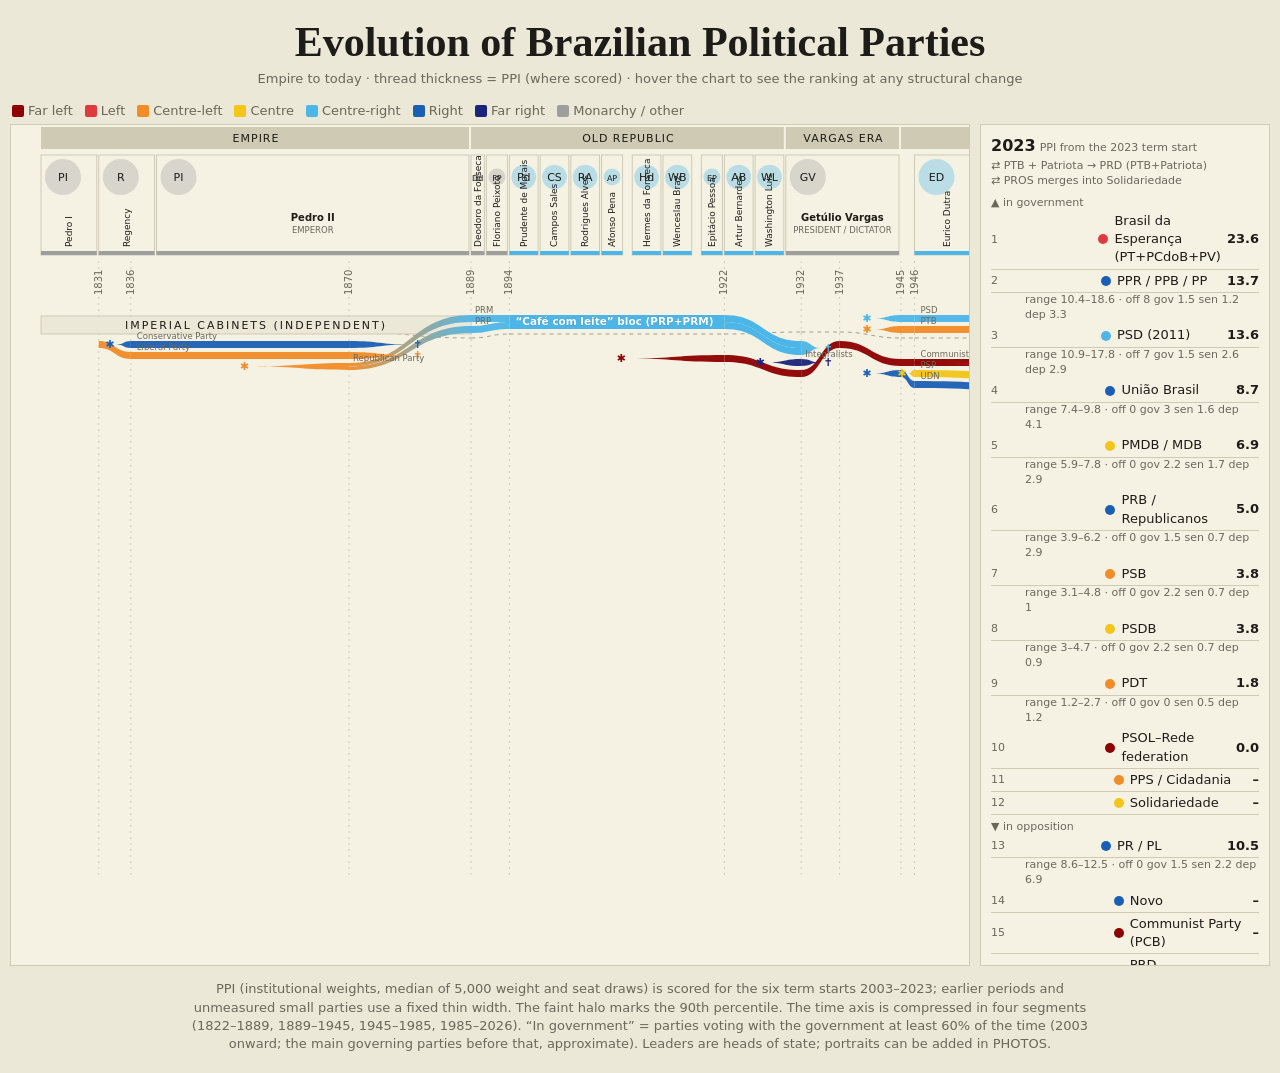
==== docs/index.html @ 0699ea18 "Publish political parties evolution map for GitHub Pages" ====
<!DOCTYPE html><html lang="en"><head><meta charset="utf-8"><meta name="viewport" content="width=device-width, initial-scale=1, viewport-fit=cover"><title>Brazil’s Political Parties: Evolution Map, Empire to Today</title>
<style>:root{--bg:#ebe8d8;--ink:#1d1c18;--mut:#6b675a;--card:#f5f2e4;--line:#cfcab4;box-sizing:border-box;padding-top:env(safe-area-inset-top,0px);padding-bottom:env(safe-area-inset-bottom,0px);color-scheme:light}
@media (prefers-color-scheme:dark){:root:not([data-theme="light"]){--bg:#1b1a15;--ink:#ece8d6;--mut:#a29d88;--card:#25241d;--line:#3d3b2f;color-scheme:dark}}:root[data-theme="dark"]{--bg:#1b1a15;--ink:#ece8d6;--mut:#a29d88;--card:#25241d;--line:#3d3b2f;color-scheme:dark}
html{scroll-padding-top:env(safe-area-inset-top,0px)}body{margin:0;background:var(--bg);color:var(--ink);font:13px/1.4 system-ui,sans-serif}h1{font:700 clamp(24px,4vw,42px) Georgia,serif;text-align:center;margin:18px 12px 4px}
.sub{text-align:center;color:var(--mut);margin:0 12px 10px}.wrap{display:grid;grid-template-columns:1fr 290px;gap:10px;padding:0 10px 14px}@media(max-width:900px){.wrap{grid-template-columns:1fr}}
#c{overflow-x:auto;border:1px solid var(--line);background:var(--card)}#p{border:1px solid var(--line);background:var(--card);padding:10px;max-height:820px;overflow:auto}
.leg{display:flex;flex-wrap:wrap;gap:4px 12px;padding:4px 12px;color:var(--mut)}.leg i{display:inline-block;width:12px;height:12px;border-radius:2px;margin-right:4px;vertical-align:-2px}
.r{display:flex;align-items:center;gap:6px;padding:2px 0;border-bottom:1px solid var(--line)}.r b{margin-left:auto;font-variant-numeric:tabular-nums}.r span{flex:1}.d{width:10px;height:10px;border-radius:50%}.m{color:var(--mut);font-size:11px}svg text{font-family:system-ui,sans-serif}</style></head><body>
<h1>Evolution of Brazilian Political Parties</h1><p class="sub">Empire to today · thread thickness = PPI (where scored) · hover the chart to see the ranking at any structural change</p>
<div class="leg" id="leg"></div><div class="wrap"><div id="c"></div><div id="p"></div></div>
<p class="sub" style="max-width:900px;margin:0 auto 20px">PPI (institutional weights, median of 5,000 weight and seat draws) is scored for the six term starts 2003–2023; earlier periods and unmeasured small parties use a fixed thin width. The faint halo marks the 90th percentile. The time axis is compressed in four segments (1822–1889, 1889–1945, 1945–1985, 1985–2026). “In government” = parties voting with the government at least 60% of the time (2003 onward; the main governing parties before that, approximate). Leaders are heads of state; portraits can be added in PHOTOS.</p>
<script>(()=>{
const DATA={"G":{"1831":[],"1836":[],"1870":[],"1889":["PRP","PRM","CAFE"],"1894":["PRP","PRM","CAFE"],"1922":["PRP","PRM","CAFE"],"1932":[],"1937":[],"1945":["PSD1","PTB1"],"1946":["PSD1","PTB1"],"1962":["PSD1","PTB1"],"1966":["ARENA"],"1980":["PDS"],"1982":["PDS"],"1985":["PMDB","PFL"],"1986":["PMDB","PFL"],"1988":["PMDB","PFL"],"1989":["PMDB","PFL"],"1992":["PMDB","PSDB","PFL","PP"],"1993":["PMDB","PSDB","PFL","PP"],"1998":["PMDB","PSDB","PFL","PP"],"2003":["BRE","PCDOB","PDT","PL85","PMDB","PP","PPS","PSB","PT","PTB"],"2004":["BRE","PCDOB","PDT","PL85","PMDB","PP","PPS","PSB","PSC","PT","PTB","PV","S.PART."],"2005":["BRE","PCDOB","PDT","PL85","PMDB","PP","PPS","PSB","PT","PTB"],"2006":["BRE","PCDOB","PDT","PL","PMDB","PP","PPS","PSB","PSOL","PSOLR","PT","PTB"],"2007":["BRE","PCDOB","PDT","PL","PMDB","PMN","PP","PSB","PSC","PT","PTB","PV"],"2011":["BRE","PCDOB","PDT","PL","PMDB","PP","PRB","PSB","PSC","PSD","PT","PTB","PV"],"2012":["BRE","PCDOB","PDT","PL","PMDB","PP","PRB","PSB","PSC","PSD","PT","PTB","PV"],"2013":["BRE","PCDOB","PDT","PL","PMDB","PP","PRB","PROS","PSB","PSC","PSD","PT","PTB","PV","SDD"],"2015":["AVANTE","BRE","CAFE","PATRI","PCDOB","PDT","PHS","PL","PMDB","PMN","PODE","PP","PRB","PROS","PRP","PSD","PSDC","PT","PTB","PTC"],"2019":["AVANTE","BRE","NOVO","PATRI","PFL","PL","PMDB","PMN","PODE","PP","PPS","PRB","PROS","PSC","PSD","PSDB","PSL","PTB","PV","SD"],"2022":["AVANTE","NOVO","PATRI","PFL","PL","PMDB","PODE","PP","PPS","PRB","PROS","PSC","PSD","PSDB","PSL","PTB","SD","UNIAO"],"2023":["AVANTE","BRE","PATRI","PCDOB","PDT","PMDB","PODE","PP","PPS","PRB","PSB","PSC","PSD","PSDB","PSOL","PSOLR","PT","PV","REDE","SD","UNIAO"],"2026":["AVANTE","BRE","PCDOB","PDT","PMDB","PODE","PP","PRB","PRD","PSB","PSD","PSDB","PSOL","PSOLR","PT","PV","REDE","SD","UNIAO"]},"P":[["LIB","Liberal Party",2,1831,1889,"","",""],["CON","Conservative Party",5,1836,1889,"","",""],["REP","Republican Party",2,1870,1889,"","",""],["PRP","PRP (São Paulo)",4,1889,1894,"REP","",""],["PRM","PRM (Minas Gerais)",4,1889,1894,"REP","",""],["CAFE","“Café com leite” bloc (PRP+PRM)",4,1894,1937,"PRP,PRM","","PRP,PRM"],["PCB","Communist Party (PCB)",0,1922,9999,"","",""],["AIB","Integralists (AIB)",6,1932,1937,"","",""],["PSD1","PSD (1945)",4,1945,1966,"","",""],["UDN","UDN",5,1945,1966,"","",""],["PTB1","PTB (1945)",2,1945,1966,"","",""],["PSP","PSP",3,1946,1966,"","",""],["ARENA","ARENA",5,1966,1980,"UDN,PSD1","",""],["MDB1","MDB (1966)",2,1966,1980,"PTB1,PSP","",""],["PDS","PDS",5,1980,1993,"ARENA","",""],["PMDB","PMDB / MDB",3,1980,9999,"MDB1","",""],["PP80","PP (1980)",4,1980,1982,"","PMDB",""],["PT","Workers’ Party (PT)",1,1980,2022,"","",""],["PDT","PDT",2,1980,9999,"","",""],["PTB","PTB",4,1980,2023,"","",""],["PFL","PFL / DEM",5,1985,2022,"PDS","",""],["PL85","PL (1985)",5,1985,2006,"","",""],["PSB","PSB",2,1985,9999,"","",""],["PV","PV",2,1986,2022,"","",""],["PSDB","PSDB",3,1988,9999,"PMDB","",""],["PRONA","PRONA",6,1989,2006,"","",""],["PCDOB","PCdoB",1,1962,2022,"PCB","",""],["PPS","PPS / Cidadania",2,1992,9999,"PCB","",""],["PP","PPR / PPB / PP",5,1993,9999,"PDS","",""],["PSL","PSL",5,1998,2022,"","",""],["PSOL","PSOL",0,2004,2022,"PT","",""],["PRB","PRB / Republicanos",5,2005,9999,"","",""],["PL","PR / PL",5,2006,9999,"PL85,PRONA","",""],["PSD","PSD (2011)",4,2011,9999,"PFL","",""],["PATRI","Patriota",5,2012,2023,"","",""],["REDE","Rede",2,2013,2022,"","",""],["SD","Solidariedade",3,2013,9999,"","",""],["PROS","PROS",3,2013,2023,"","SD",""],["NOVO","Novo",5,2015,9999,"","",""],["UNIAO","União Brasil",5,2022,9999,"PFL,PSL","",""],["BRE","Brasil da Esperança (PT+PCdoB+PV)",1,2022,9999,"PT,PCDOB,PV","","PT,PCDOB,PV"],["PSOLR","PSOL–Rede federation",0,2022,9999,"PSOL,REDE","","PSOL,REDE"],["PRD","PRD (PTB+Patriota)",5,2023,9999,"PTB,PATRI","",""]],"L":[["Pedro I","Emperor",1822,1831,7],["Regency","Regency",1831,1840,7],["Pedro II","Emperor",1840,1889,7],["Deodoro da Fonseca","President",1889,1891,7],["Floriano Peixoto","President",1891,1894,7],["Prudente de Morais","President",1894,1898,4],["Campos Sales","President",1898,1902,4],["Rodrigues Alves","President",1902,1906,4],["Afonso Pena","President",1906,1909,4],["Hermes da Fonseca","President",1910,1914,4],["Wenceslau Braz","President",1914,1918,4],["Epitácio Pessoa","President",1919,1922,4],["Artur Bernardes","President",1922,1926,4],["Washington Luís","President",1926,1930,4],["Getúlio Vargas","President / dictator",1930,1945,7],["Eurico Dutra","President",1946,1951,4],["Getúlio Vargas","President",1951,1954,2],["Juscelino Kubitschek","President",1956,1961,4],["João Goulart","President",1961,1964,2],["Castelo Branco","Military president",1964,1967,5],["Costa e Silva","Military president",1967,1969,5],["Médici","Military president",1969,1974,5],["Geisel","Military president",1974,1979,5],["Figueiredo","Military president",1979,1985,5],["José Sarney","President",1985,1990,3],["Fernando Collor","President",1990,1992,4],["Itamar Franco","President",1992,1995,3],["Fernando H. Cardoso","President",1995,2003,3],["Lula","President",2003,2011,1],["Dilma Rousseff","President",2011,2016,1],["Michel Temer","President",2016,2019,3],["Jair Bolsonaro","President",2019,2023,5],["Lula","President",2023,2027,1]],"D":{"2003":{"PT":[33.6,27.5,41.9,23,2.2,2.4,6.4],"PFL":[12.2,10.3,13.7,0,3.0,3.3,5.9],"PMDB":[19.0,16.2,22.9,7,3.7,3.3,5.3],"PSDB":[12.0,10.1,13.8,0,5.2,1.9,4.9],"PP":[3.7,2.5,5.0,0,0.0,0.2,3.4],"PL85":[2.5,1.7,3.4,0,0.0,0.5,1.8],"PTB":[2.5,1.6,3.4,0,0.0,0.5,1.8],"PSB":[5.1,4.1,6.4,0,3.0,0.7,1.5],"PDT":[3.1,2.1,4.0,0,0.7,0.9,1.5],"PPS":[2.7,1.8,3.8,0,1.5,0.2,1.1],"PCDOB":[1.0,0.5,1.8,0,0.0,0.0,0.8]},"2007":{"PMDB":[21.3,18.2,25.3,7,5.2,3.1,6.2],"PT":[34.1,27.9,42.4,23,3.7,1.9,5.8],"PSDB":[11.4,9.7,13.0,0,4.4,2.4,4.6],"PFL":[8.3,6.8,9.9,0,0.7,3.1,4.6],"PP":[3.8,2.7,5.1,0,0.7,0.2,2.9],"PSB":[4.5,3.5,5.9,0,2.2,0.5,1.9],"PDT":[4.0,3.0,5.1,0,1.5,0.9,1.7],"PL":[2.3,1.5,3.2,0,0.0,0.5,1.7],"PTB":[2.4,1.6,3.2,0,0.0,0.7,1.5],"PPS":[3.1,2.2,4.2,0,1.5,0.2,1.5],"PCDOB":[1.1,0.6,1.9,0,0.0,0.0,0.9]},"2011":{"PT":[35.0,29.0,43.0,23,3.7,2.4,6.2],"PMDB":[19.4,16.6,23.4,7,3.7,3.5,5.5],"PSDB":[11.4,9.5,13.8,0,5.9,1.9,3.7],"PFL":[5.5,4.7,6.2,0,1.5,1.0,3.0],"PL":[3.7,2.6,4.8,0,0.0,0.7,2.9],"PP":[3.9,2.8,5.0,0,0.0,0.9,2.9],"PSB":[7.4,5.8,9.5,0,4.4,0.7,2.4],"PDT":[2.8,1.9,3.7,0,0.0,0.7,2.0],"PTB":[2.6,1.9,3.5,0,0.0,1.0,1.5],"PCDOB":[1.4,0.8,2.2,0,0.0,0.2,1.1],"PPS":[1.2,0.6,1.9,0,0.0,0.2,0.8]},"2015":{"PT":[25.2,20.1,32.7,15,3.7,2.2,4.8],"PMDB":[28.1,23.3,34.0,15,5.2,3.3,4.6],"PSDB":[9.3,7.8,11.0,0,3.7,1.9,3.8],"PSB":[5.8,4.6,7.0,0,2.2,1.2,2.4],"PSD":[3.3,2.3,4.4,0,0.0,0.7,2.5],"PP":[4.2,3.1,5.4,0,0.7,0.9,2.7],"PL":[3.2,2.2,4.2,0,0.0,0.7,2.4],"PRB":[1.8,1.1,2.7,0,0.0,0.2,1.5],"PDT":[3.1,2.2,4.1,0,0.7,1.0,1.3],"PTB":[2.4,1.6,3.3,0,0.0,0.5,1.8],"PFL":[2.5,1.7,3.4,0,0.0,0.9,1.5],"PROS":[0.9,0.5,1.7,0,0.0,0.0,0.8],"PCDOB":[1.6,0.8,2.5,0,0.7,0.2,0.7]},"2019":{"PSL":[20.9,15.8,28.6,15,2.2,0.7,3.6],"PT":[7.9,6.7,9.1,0,3.0,1.0,3.9],"PMDB":[6.8,5.8,7.9,0,2.2,2.2,2.4],"PSDB":[5.6,4.8,6.5,0,2.2,1.4,2.0],"PSD":[5.6,4.8,6.3,0,1.5,1.7,2.4],"PFL":[19.3,14.6,25.7,15,1.5,1.0,2.0],"PP":[4.2,3.5,4.8,0,0.7,0.9,2.6],"PSB":[5.0,4.1,5.8,0,2.2,0.5,2.2]},"2023":{"PT":[23.6,18.7,31.1,15,3.0,1.6,4.8],"PL":[10.5,8.6,12.5,0,1.5,2.2,6.9],"UNIAO":[8.7,7.4,9.8,0,3.0,1.6,4.1],"PSD":[13.6,10.9,17.8,7,1.5,2.6,2.9],"PP":[13.7,10.4,18.6,8,1.5,1.2,3.3],"PMDB":[6.9,5.9,7.8,0,2.2,1.7,2.9],"PRB":[5.0,3.9,6.2,0,1.5,0.7,2.9],"PSB":[3.8,3.1,4.8,0,2.2,0.7,1.0],"PSDB":[3.8,3.0,4.7,0,2.2,0.7,0.9],"PDT":[1.8,1.2,2.7,0,0.0,0.5,1.2]}},"T":{"2015":[["PMDB",65],["PT",35]],"2019":[["PSL",59],["PFL",41]]}};const PHOTOS={};const E=9999,K=4.2,GAP=4;
const IDEO=["#8e0000","#e03a3e","#f28c28","#f5c518","#4db6e8","#1b5fb5","#1a237e","#9e9e9e"],IN=["Far left","Left","Centre-left","Centre","Centre-right","Right","Far right","Monarchy / other"];
document.getElementById("leg").innerHTML=IDEO.map((c,i)=>`<span><i style="background:${c}"></i>${IN[i]}</span>`).join("");
const P=DATA.P.map(a=>({id:a[0],n:a[1],i:a[2],s:a[3],e:a[4],f:a[5]?a[5].split(","):[],into:a[6],bloc:a[7]?a[7].split(","):null}));const by={};P.forEach(p=>by[p.id]=p);
const TERMS=Object.keys(DATA.D).map(Number).sort((a,b)=>a-b);
const col=p=>IDEO[p.bloc?by[p.bloc[0]].i:p.i];
const ys=[...new Set([...P.flatMap(p=>[p.s,p.e<E?p.e:null]),...TERMS,2026].filter(Boolean))].sort((a,b)=>a-b);
const act=y=>P.filter(p=>p.s<=y&&y<p.e);
const SEG=[[1822,0],[1889,430],[1945,860],[1985,1400],[2026,2300]];
const X=y=>{for(let i=1;i<SEG.length;i++)if(y<=SEG[i][0]){const[a,b]=[SEG[i-1],SEG[i]];return 30+a[1]+(y-a[0])/(b[0]-a[0])*(b[1]-a[1])}return 2330};
const rec=(id,y)=>{if(y<2003)return null;const t=TERMS.filter(t=>t<=y).pop();return DATA.D[t][id]||null};
const mw=(id,y)=>{if(y<2003)return 7;const r=rec(id,y);return r?Math.max(3,r[0]*K):3};
const W=(p,y)=>p.bloc?p.bloc.reduce((s,m)=>s+mw(m,y),0):mw(p.id,y);
const Y0=190,pos={};
const isG=(id,y)=>(DATA.G[y]||[]).includes(id);
ys.forEach(y=>{let c=Y0;pos[y]={};const L=act(y).map(p=>({p,w:W(p,y)})).sort((a,b)=>b.w-a.w||(a.p.id<b.p.id?-1:1));[L.filter(o=>isG(o.p.id,y)),L.filter(o=>!isG(o.p.id,y))].forEach((grp,gi)=>{grp.forEach(o=>{pos[y][o.p.id]={t:c,h:o.w,m:c+o.w/2,g:gi};c+=o.w+GAP});if(gi==0){pos[y]._sep=c+(grp.length?4:20);c+=grp.length?22:26}});pos[y]._end=c});
const band=(x0,x1,t0,h0,t1,h1,f,o)=>{const m=(x0+x1)/2;return`<path d="M${x0},${t0}C${m},${t0} ${m},${t1} ${x1},${t1}L${x1},${t1+h1}C${m},${t1+h1} ${m},${t0+h0} ${x0},${t0+h0}Z" fill="${f}" opacity="${o||1}"/>`};
let defs="",out="",gid=0;
const stripes=(p,x0,x1,t0,h0,t1,h1,ya,yb)=>{let a=0,b=0;const wa=p.bloc.map(m=>mw(m,ya)),wb=p.bloc.map(m=>mw(m,yb)),sa=wa.reduce((x,y)=>x+y),sb=wb.reduce((x,y)=>x+y);return p.bloc.map((m,j)=>{const r=band(x0,x1,t0+h0*a/sa,h0*wa[j]/sa,t1+h1*b/sb,h1*wb[j]/sb,IDEO[by[m].i]);a+=wa[j];b+=wb[j];return r}).join("")};
for(let k=0;k<ys.length-1;k++){const a=ys[k],b=ys[k+1],x0=X(a),x1=X(b),A=act(a),B=act(b),inA=new Set(A.map(p=>p.id)),inB=new Set(B.map(p=>p.id)),F=[];
B.forEach(t=>{if(inA.has(t.id))F.push({s:t.id,d:t.id,k:"same"});else{let n=0;t.f.forEach(s=>{if(inA.has(s)){F.push({s,d:t.id,k:inB.has(s)?"spin":"merge"});n=1}});if(!n)F.push({s:null,d:t.id,k:"new"})}});
A.forEach(p=>{if(!inB.has(p.id)){if(p.into&&inB.has(p.into))F.push({s:p.id,d:p.into,k:"into"});else if(!F.some(f=>f.s==p.id))F.push({s:p.id,d:null,k:"end"})}});
const pa=id=>pos[a][id],pb=id=>pos[b][id];
F.forEach(f=>{const S=f.s&&pa(f.s),T=f.d&&pb(f.d);if(f.k=="same"){f.hs=S.h;f.hd=T.h}else if(f.k=="merge"){const ss=F.filter(g=>g.s==f.s&&g.k=="merge").reduce((x,g)=>x+pb(g.d).h,0),sd=F.filter(g=>g.d==f.d&&g.k=="merge").reduce((x,g)=>x+pa(g.s).h,0);f.hs=S.h*T.h/ss;f.hd=T.h*S.h/sd}else if(f.k=="spin"){f.hs=Math.min(.5*T.h,.4*S.h);f.hd=T.h}else if(f.k=="into"){f.hs=S.h;f.hd=Math.min(.5*S.h,.4*T.h)}else if(f.k=="new"){f.hs=0;f.hd=T.h}else{f.hs=S.h;f.hd=0}});
const place=(key,hk,tk,other)=>{const g={};F.forEach(f=>{if(f[key])(g[f[key]]=g[f[key]]||[]).push(f)});Object.keys(g).forEach(id=>{const P_=(key=="s"?pa:pb)(id),L=g[id];if(L.some(f=>f.k=="same")){L.forEach(f=>f[tk]=f.k=="same"?P_.t:P_.m-f[hk]/2);return}
L.sort((u,v)=>(u[other]?(key=="s"?pb:pa)(u[other]).m:1e9)-(v[other]?(key=="s"?pb:pa)(v[other]).m:1e9));const tot=L.reduce((x,f)=>x+f[hk],0);let c=P_.t+(P_.h-tot)/2;L.forEach(f=>{f[tk]=c;c+=f[hk]})})};
place("s","hs","ts","d");place("d","hd","td","s");
F.forEach(f=>{const S=f.s&&by[f.s],T=f.d&&by[f.d];let xs=x0,xe=x1,ts=f.ts,td=f.td;
if(f.k=="new"){xs=x0+(x1-x0)*.55;ts=td+f.hd/2}if(f.k=="end"){xe=x0+(x1-x0)*.5;td=ts+f.hs/2}
if(f.k=="same"){const p=T,r=rec(p.id,b);if(r&&b>=2003&&!p.bloc){const hh=r[2]*K,ex=Math.max(0,(hh-f.hd)/2);out+=band(xs,xe,ts-ex,f.hs+2*ex,td-ex,f.hd+2*ex,col(p),.16)}
out+=p.bloc?stripes(p,xs,xe,ts,f.hs,td,f.hd,a,b):band(xs,xe,ts,f.hs,td,f.hd,col(p),.95)}
else{const c0=col(S||T),c1=col(T||S),id="g"+gid++;defs+=`<linearGradient id="${id}" gradientUnits="userSpaceOnUse" x1="${xs}" x2="${xe}"><stop offset="0" stop-color="${c0}"/><stop offset="1" stop-color="${c1}"/></linearGradient>`;out+=band(xs,xe,ts,f.hs,td,f.hd,`url(#${id})`,.95);
if(f.k=="new")out+=`<text x="${xs-2}" y="${td+f.hd/2+4}" font-size="11" text-anchor="end" fill="${col(T)}">✱</text>`;if(f.k=="end")out+=`<text x="${xe+3}" y="${td+4}" font-size="11" fill="${col(S)}">✝</text>`}})}
// labels: once per thread, on its widest stretch
P.forEach(p=>{const L=ys.filter(y=>p.s<=y&&y<p.e);let best=null;for(let i=0;i<L.length-1;i++){const w=X(L[i+1])-X(L[i]);if(!best||w>best.w)best={w,a:L[i],b:L[i+1]}}if(!best&&L.length){best={w:60,a:L[0],b:L[0]+1}}if(!best)return;
const h=pos[best.a][p.id].h;const x=best.b==best.a+1&&best.w==60?X(best.a)+4:X(best.a)+6;if(h>=8&&best.w>34)out+=`<text x="${x}" y="${pos[best.a][p.id].m+3.5}" font-size="${Math.min(12,Math.max(8,h*.75))}" font-weight="700" fill="#fff" stroke="#0004" stroke-width=".4" style="paint-order:stroke">${p.n.length*6>best.w?p.n.split(" ")[0]:p.n}</text>`;else if(h<8&&best.w>50)out+=`<text x="${x}" y="${pos[best.a][p.id].t-1.5}" font-size="8.5" fill="var(--mut)">${p.n.split(" (")[0]}</text>`});
// eras, leaders, axis
const ERA=[[1822,1889,"Empire"],[1889,1930,"Old Republic"],[1930,1945,"Vargas era"],[1945,1964,"1946 Republic"],[1964,1985,"Military regime"],[1985,2026,"New Republic"]];
let top=ERA.map((e,i)=>`<rect x="${X(e[0])}" y="2" width="${X(e[1])-X(e[0])-2}" height="22" fill="var(--line)"/><text x="${(X(e[0])+X(e[1]))/2}" y="17" text-anchor="middle" font-size="11" letter-spacing="1" fill="var(--ink)">${e[2].toUpperCase()}</text>`).join("");
let clip="";DATA.L.forEach((l,i)=>{const x=X(l[2]),w=X(Math.min(l[3],2026))-x-2,ini=l[0].split(" ").map(s=>s[0]).slice(0,2).join("");
top+=`<g><title>${l[0]} · ${l[1]} · ${l[2]}–${l[3]}</title><rect x="${x}" y="30" width="${w}" height="100" fill="var(--card)" stroke="var(--line)"/><rect x="${x}" y="126" width="${w}" height="4" fill="${IDEO[l[4]]}"/>`;
const cx=x+Math.min(w/2,22),r=Math.min(w/2-2,18);if(r>4){if(PHOTOS[l[0]]){clip+=`<clipPath id="k${i}"><circle cx="${cx}" cy="52" r="${r}"/></clipPath>`;top+=`<image href="${PHOTOS[l[0]]}" x="${cx-r}" y="${52-r}" width="${2*r}" height="${2*r}" clip-path="url(#k${i})" preserveAspectRatio="xMidYMid slice"/>`}else top+=`<circle cx="${cx}" cy="52" r="${r}" fill="${IDEO[l[4]]}" opacity=".35"/><text x="${cx}" y="56" text-anchor="middle" font-size="${r>12?11:8}" fill="var(--ink)">${ini}</text>`}
if(w>78)top+=`<text x="${x+w/2}" y="96" text-anchor="middle" font-size="10" font-weight="700" fill="var(--ink)">${l[0]}</text><text x="${x+w/2}" y="108" text-anchor="middle" font-size="8.5" fill="var(--mut)">${l[1].toUpperCase()}</text>`;
else top+=`<text transform="translate(${x+w/2+3},122) rotate(-90)" font-size="9" fill="var(--ink)">${l[0]}</text>`;top+="</g>"});
let ax=ys.map(y=>`<line x1="${X(y)}" x2="${X(y)}" y1="136" y2="800" stroke="var(--line)" stroke-dasharray="2 4"/><text transform="translate(${X(y)+3},170) rotate(-90)" font-size="10" fill="var(--mut)">${y}</text>`).join("");
Object.entries(DATA.T).forEach(([y,t])=>{const p0=pos[y]||pos[ys.filter(v=>v<=+y).pop()];ax+=`<g><title>Top two are statistically close</title><rect x="${X(+y)+4}" y="${Y0-26}" width="132" height="18" rx="9" fill="var(--bg)" stroke="var(--mut)"/><text x="${X(+y)+70}" y="${Y0-13}" text-anchor="middle" font-size="9.5" fill="var(--ink)">≈ tie: ${t[0][0]} ${t[0][1]}% · ${t[1][0]} ${t[1][1]}%</text></g>`});
ys.slice(0,-1).forEach((y,i)=>{const n=ys[i+1],m=(X(y)+X(n))/2,a=pos[y]._sep-3,b=pos[n]._sep-3;ax+=`<path d="M${X(y)},${a}C${m},${a} ${m},${b} ${X(n)},${b}" stroke="var(--mut)" stroke-dasharray="4 4" fill="none" opacity=".6"/>`});
ax+=`<rect x="${X(1822)}" y="${Y0+1}" width="${X(1889)-X(1822)}" height="18" fill="var(--bg)" stroke="var(--line)"/><text x="${(X(1822)+X(1889))/2}" y="${Y0+14}" text-anchor="middle" font-size="11" letter-spacing="2" fill="var(--ink)">IMPERIAL CABINETS (INDEPENDENT)</text>`;
const lz=ys[ys.length-1];ax+=`<text transform="translate(2424,${(Y0+pos[lz]._sep)/2}) rotate(90)" text-anchor="middle" font-size="10" fill="var(--mut)">PARTIES IN GOVERNMENT</text><text transform="translate(2424,${(pos[lz]._sep+pos[lz]._end)/2}) rotate(90)" text-anchor="middle" font-size="10" fill="var(--mut)">IN OPPOSITION</text>`;
const H=Math.max(...ys.map(y=>pos[y]._end))+30;
document.getElementById("c").innerHTML=`<svg id="s" width="2430" height="${H}" viewBox="0 0 2430 ${H}"><defs>${defs}${clip}</defs>${top}${ax}${out}<line id="cur" y1="136" y2="${H}" stroke="var(--ink)" opacity=".5"/></svg>`;
// ranking panel (rebuilt at every structural change)
const ev=y=>{const s=P.filter(p=>p.s==y),e=P.filter(p=>p.e==y);const m=[];s.forEach(p=>m.push(p.f.length>1?`⇄ ${p.f.map(i=>by[i].n.split(" (")[0]).join(" + ")} → ${p.n}`:p.f.length?`↗ ${p.n} splits from ${by[p.f[0]].n.split(" (")[0]}`:`✱ ${p.n} created`));e.forEach(p=>{if(!P.some(q=>q.s==y&&q.f.includes(p.id))&&!p.into)m.push(`✝ ${p.n} ends`);if(p.into)m.push(`⇄ ${p.n} merges into ${by[p.into].n}`)});return m};
function show(i){const y=ys[i],pz=pos[y],r=Object.keys(pz).filter(k=>k[0]!="_").sort((a,b)=>pz[a].t-pz[b].t),sc=y>=2003,t=TERMS.filter(t=>t<=y).pop();
document.getElementById("cur").setAttribute("x1",X(y));document.getElementById("cur").setAttribute("x2",X(y));
document.getElementById("p").innerHTML=`<b style="font-size:16px">${y}</b> <span class="m">${sc?`PPI from the ${t} term start`:"PPI not scored (no model for this period)"}</span>${ev(y).map(s=>`<div class="m">${s}</div>`).join("")}<div style="margin-top:6px">${r.map((id,n)=>{const p=by[id],q=sc&&!p.bloc?rec(id,y):null,v=p.bloc?p.bloc.reduce((s,m)=>s+(rec(m,y)?rec(m,y)[0]:0),0):q?q[0]:null;return (n==0?'<div class="m" style="margin-top:4px">'+(pz[id].g?"▼ in opposition":"▲ in government")+"</div>":(pz[id].g==1&&pz[r[n-1]].g==0?'<div class="m" style="margin-top:4px">▼ in opposition</div>':""))+`<div class="r" title="${q?`offices ${q[3]} · governors ${q[4]} · senators ${q[5]} · deputies ${q[6]}`:""}"><span class="m">${n+1}</span><i class="d" style="background:${col(p)}"></i><span>${p.n}</span><b>${v!=null?v.toFixed(1):"–"}</b></div>${q?`<div class="m" style="margin:-1px 0 2px 34px">range ${q[1]}–${q[2]} · off ${q[3]} gov ${q[4]} sen ${q[5]} dep ${q[6]}</div>`:""}`}).join("")}</div>`}
document.getElementById("s").addEventListener("mousemove",e=>{const b=e.currentTarget.getBoundingClientRect(),x=(e.clientX-b.left)*(2430/b.width);let j=0;ys.forEach((y,i)=>{if(Math.abs(X(y)-x)<Math.abs(X(ys[j])-x))j=i});show(j)});
show(ys.indexOf(2023));
})();</script></body></html>
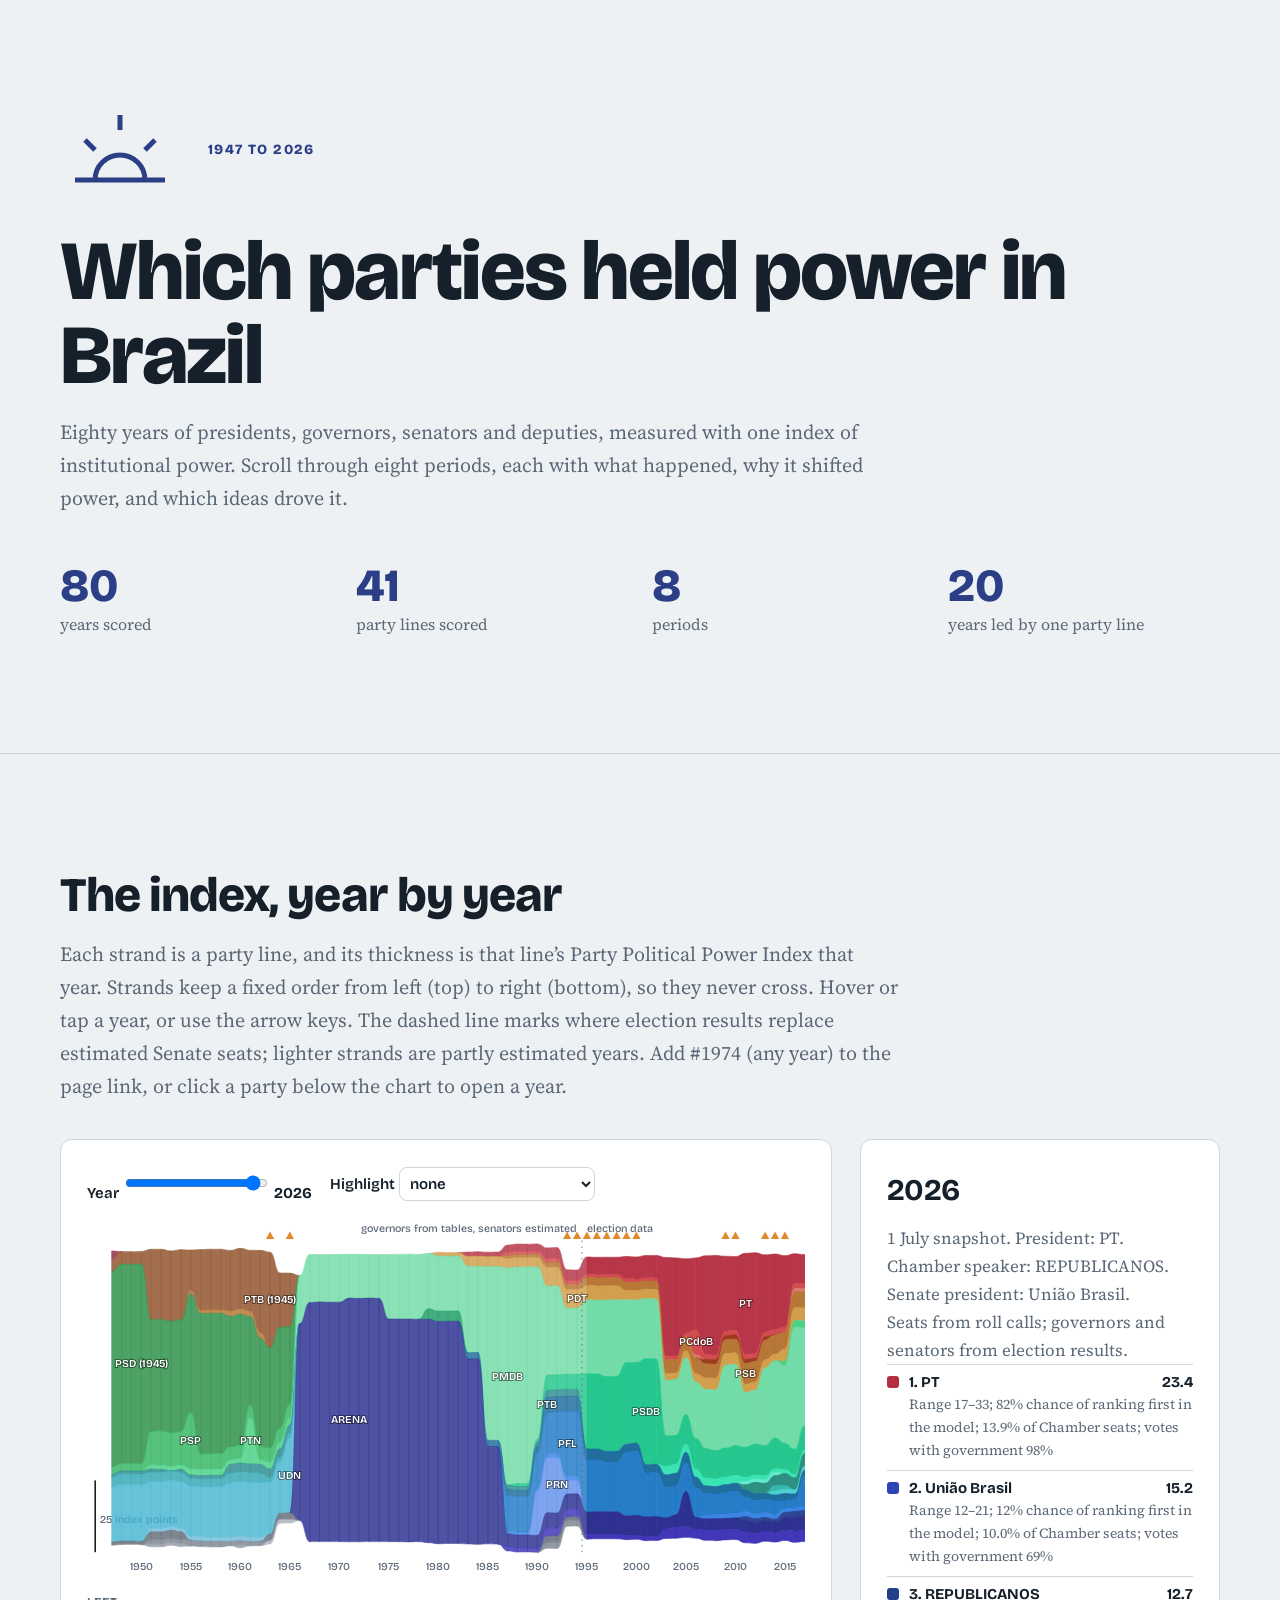
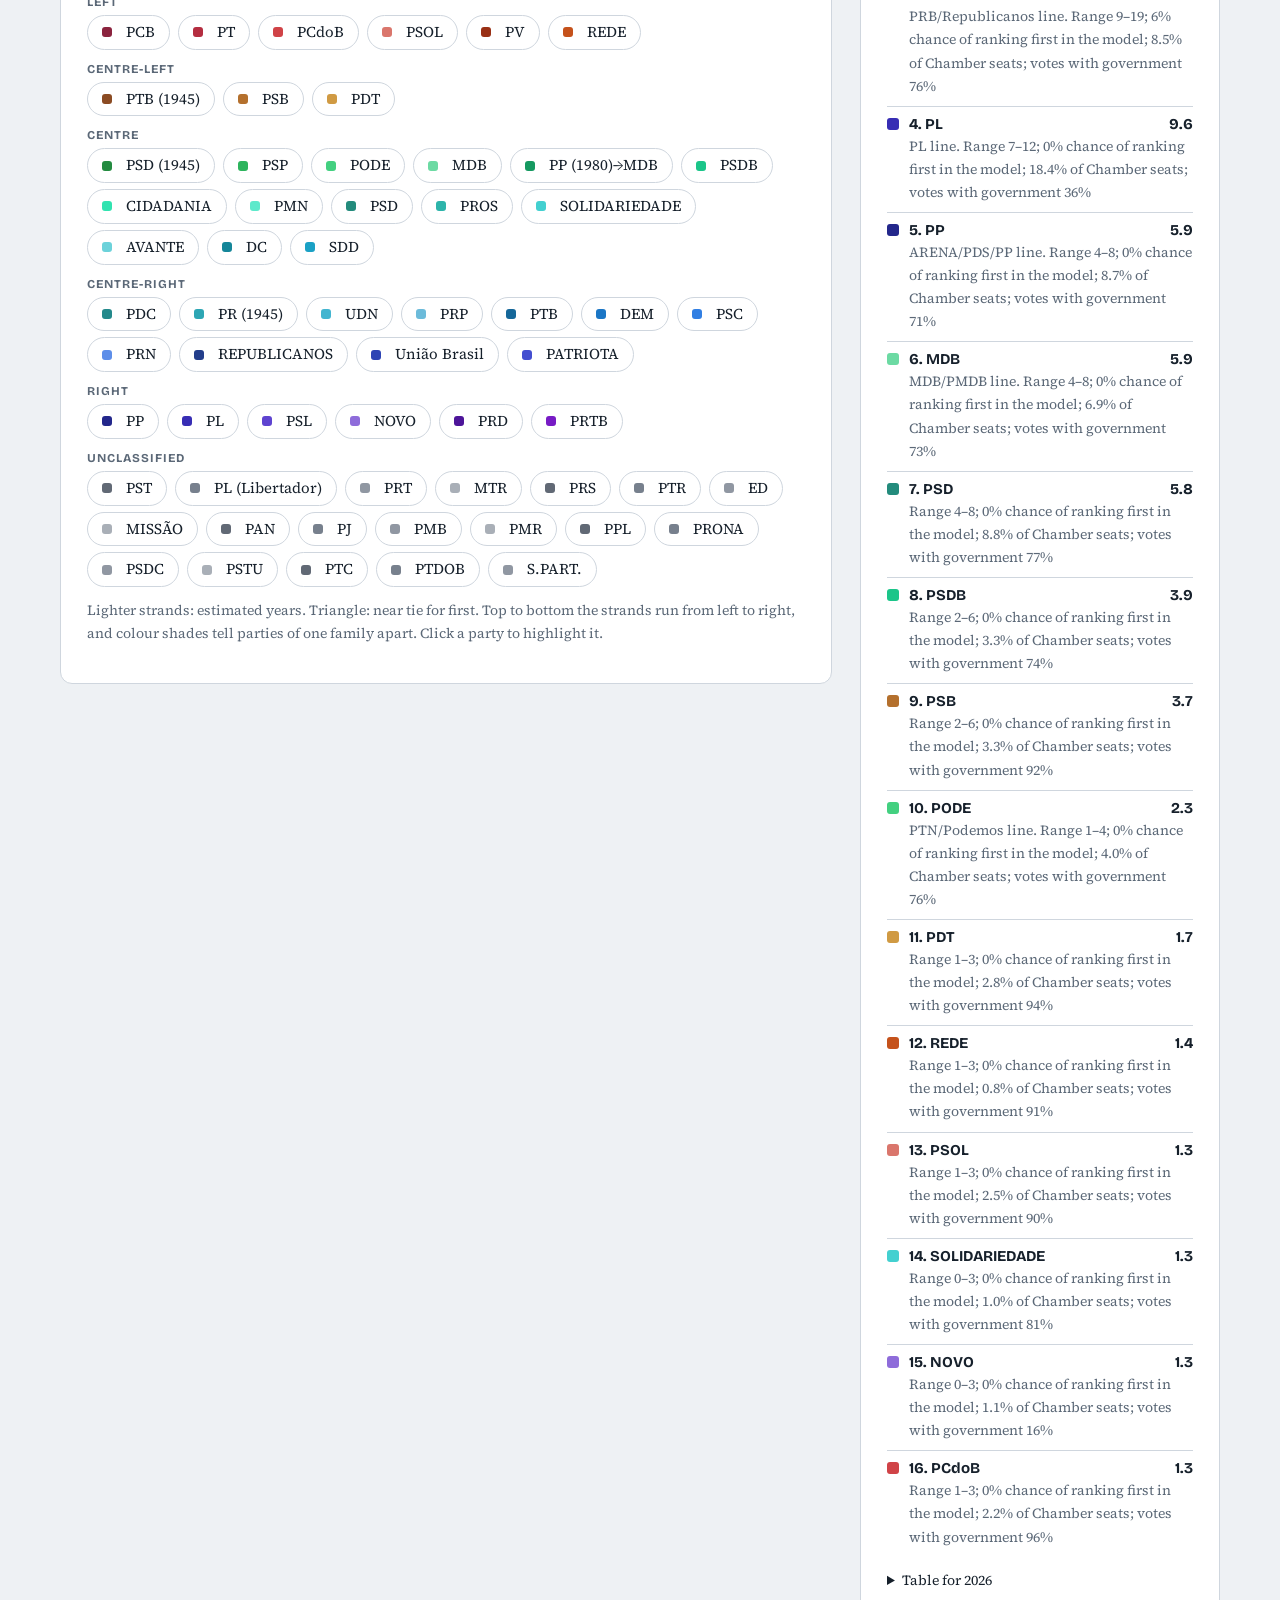
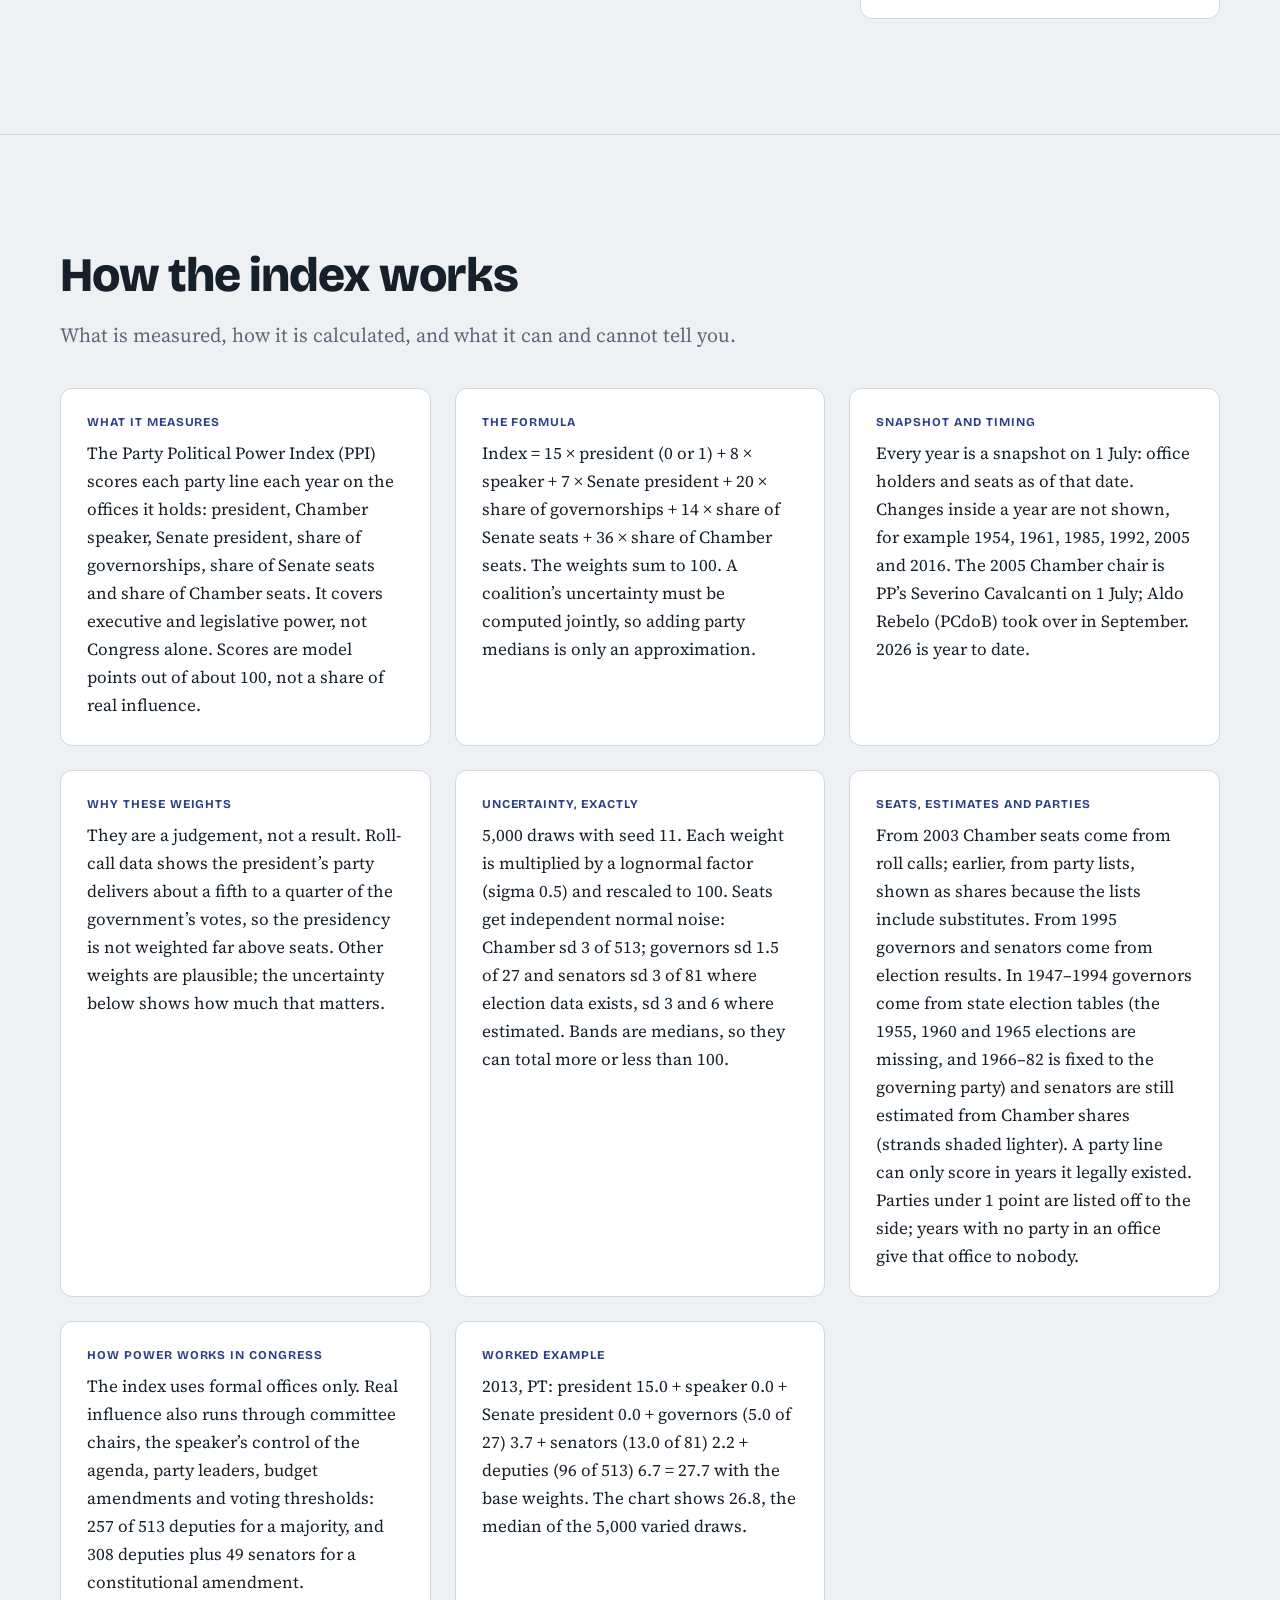
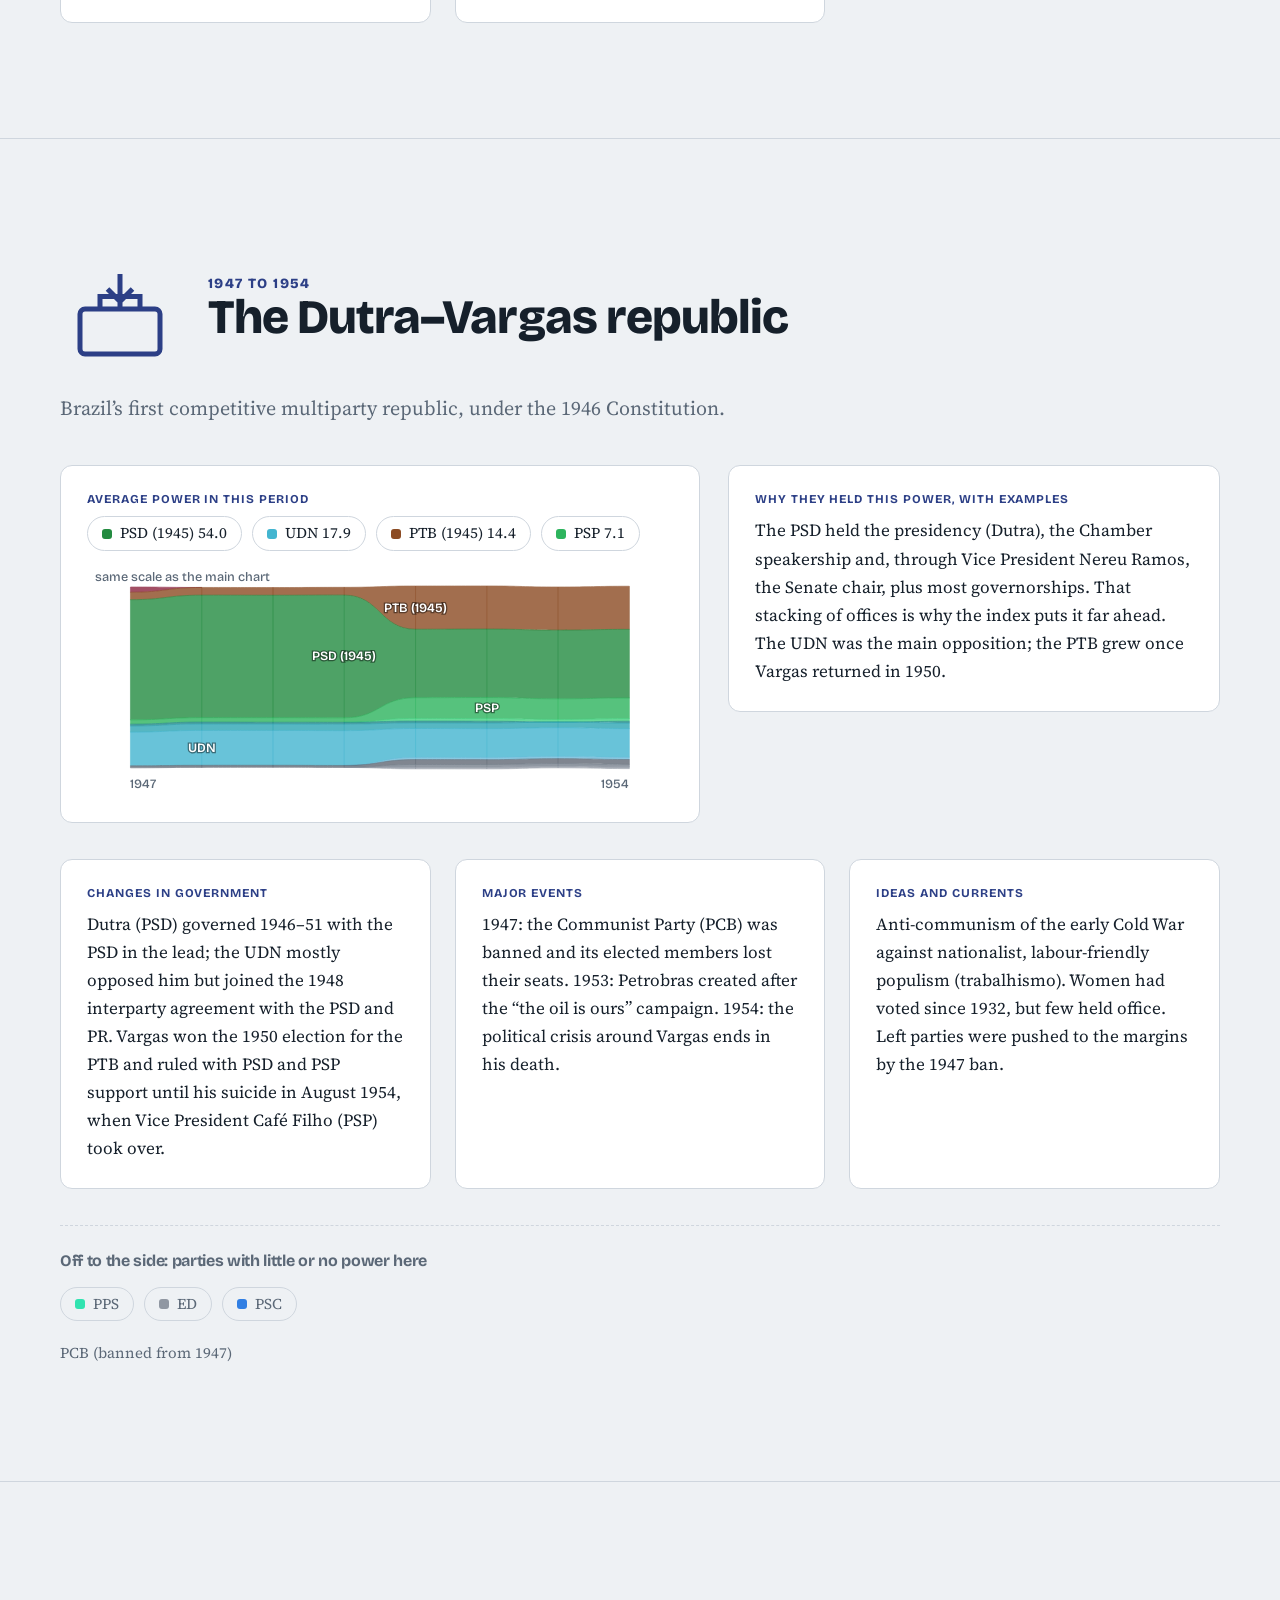
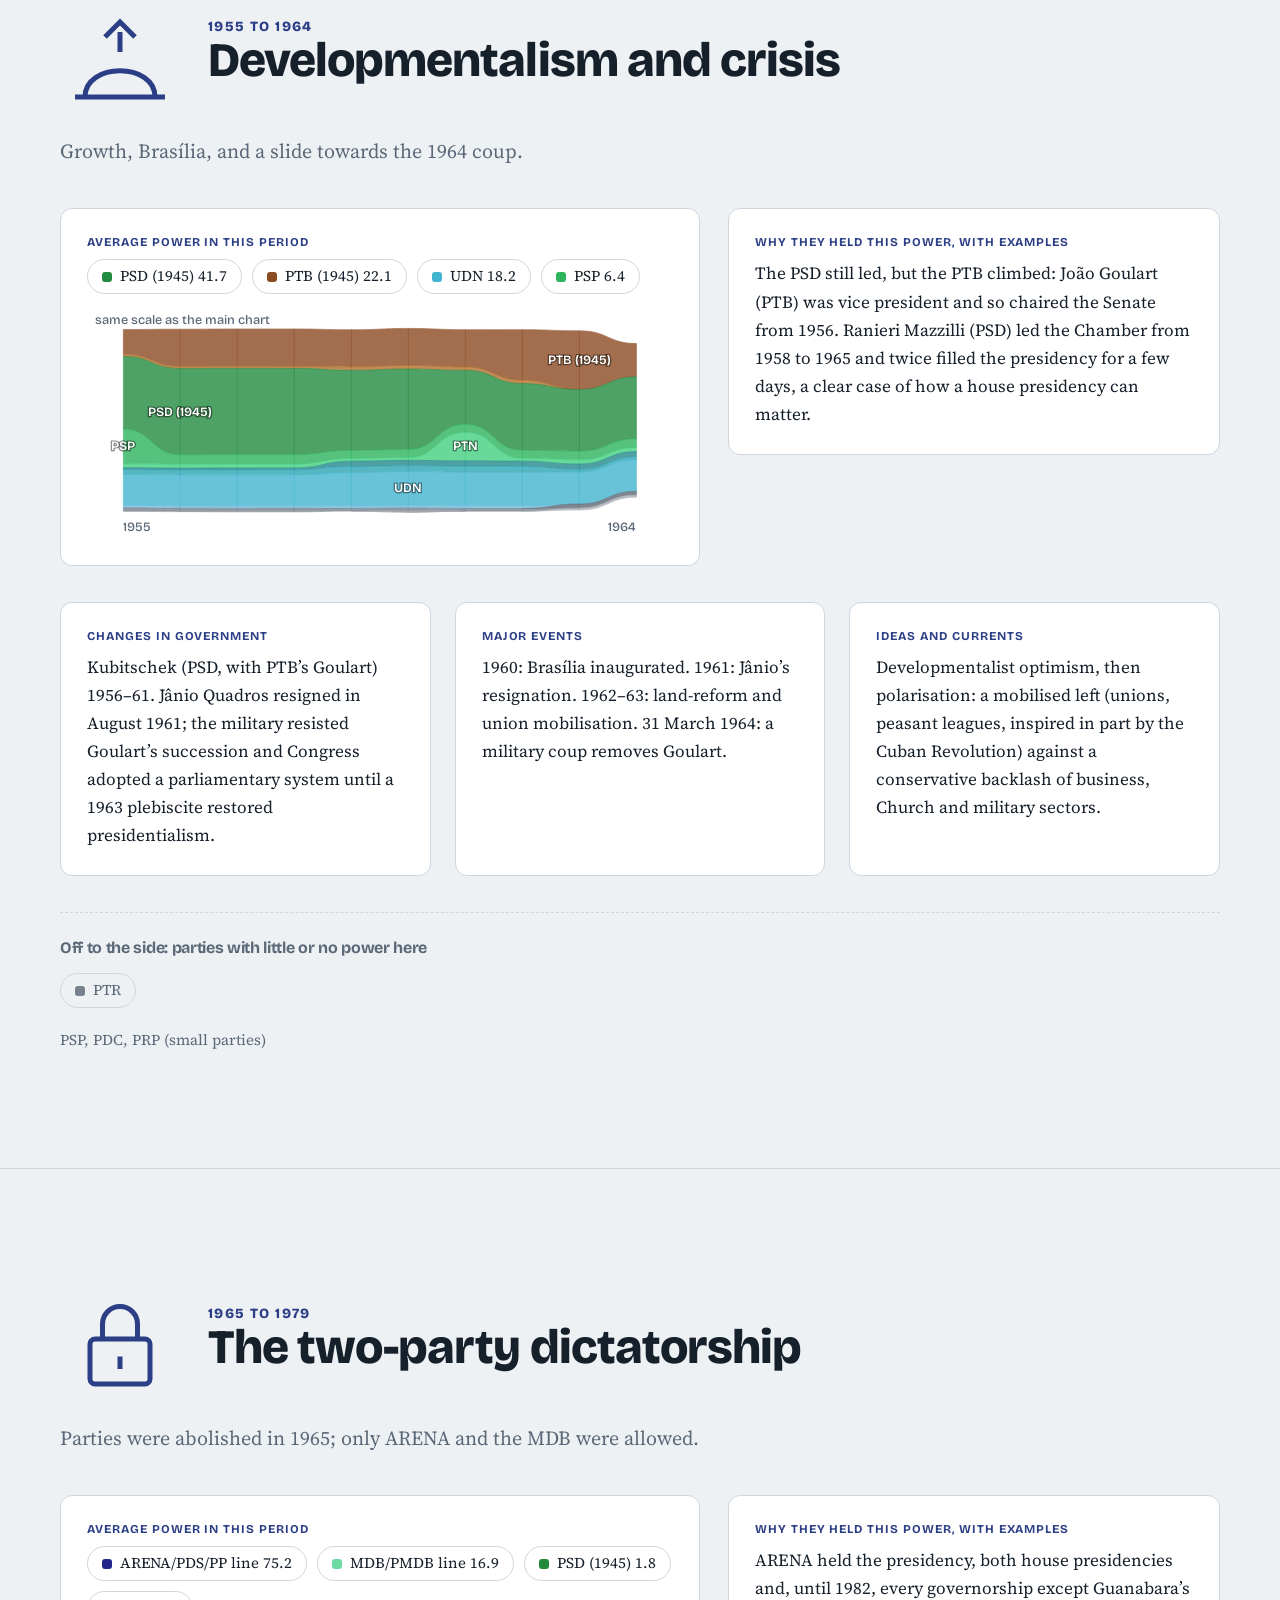
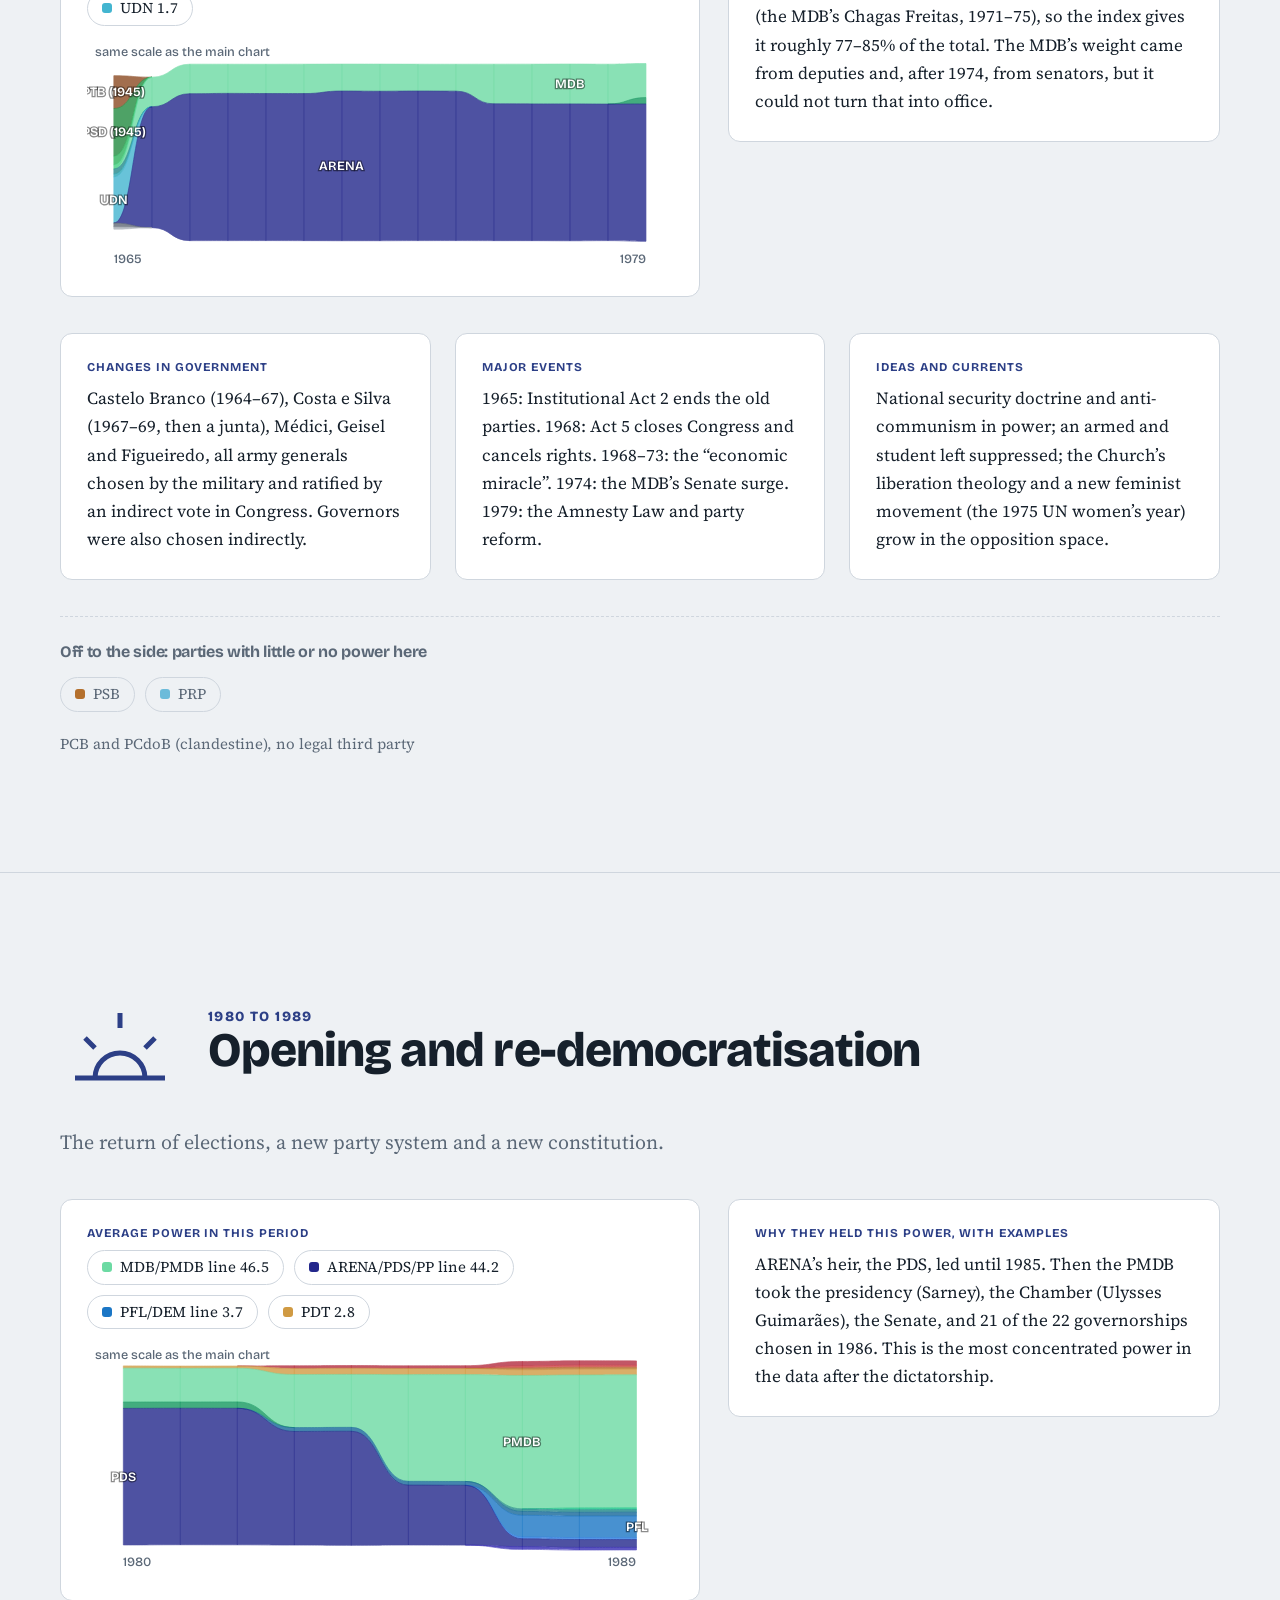
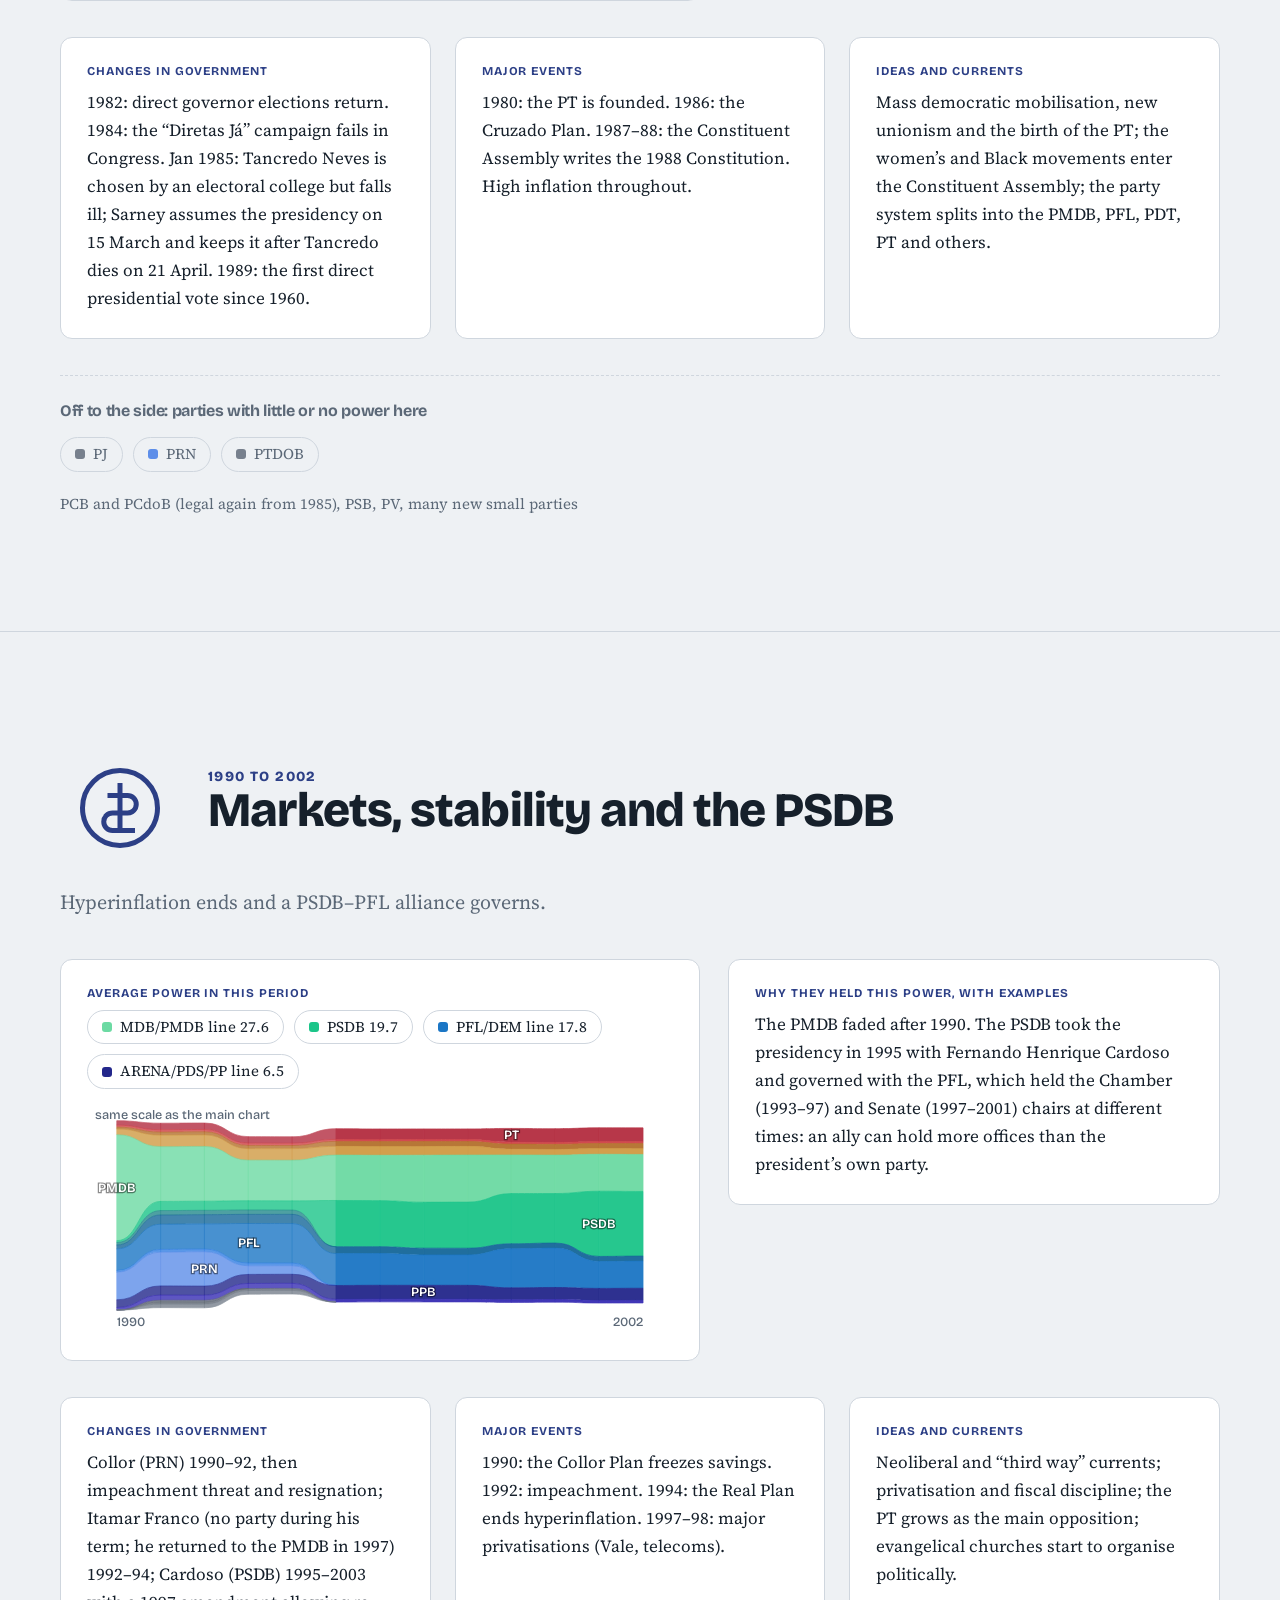
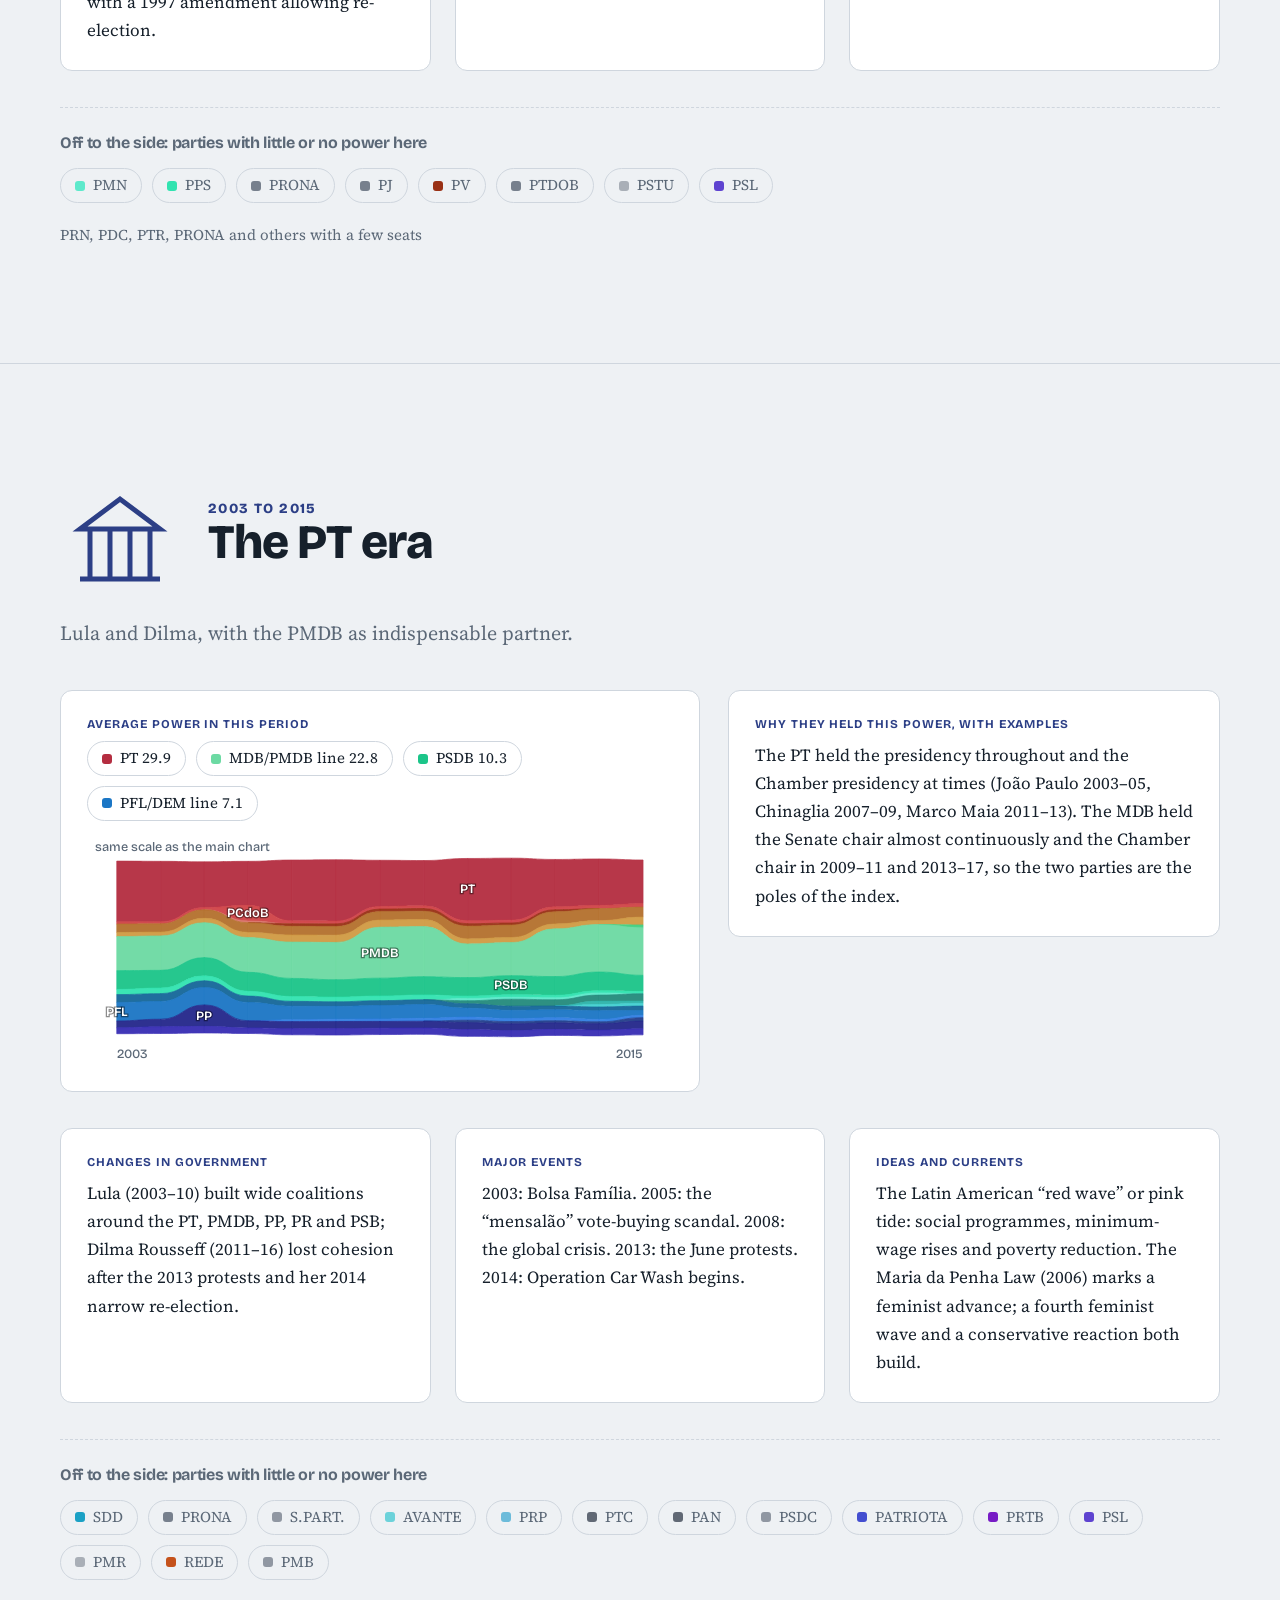
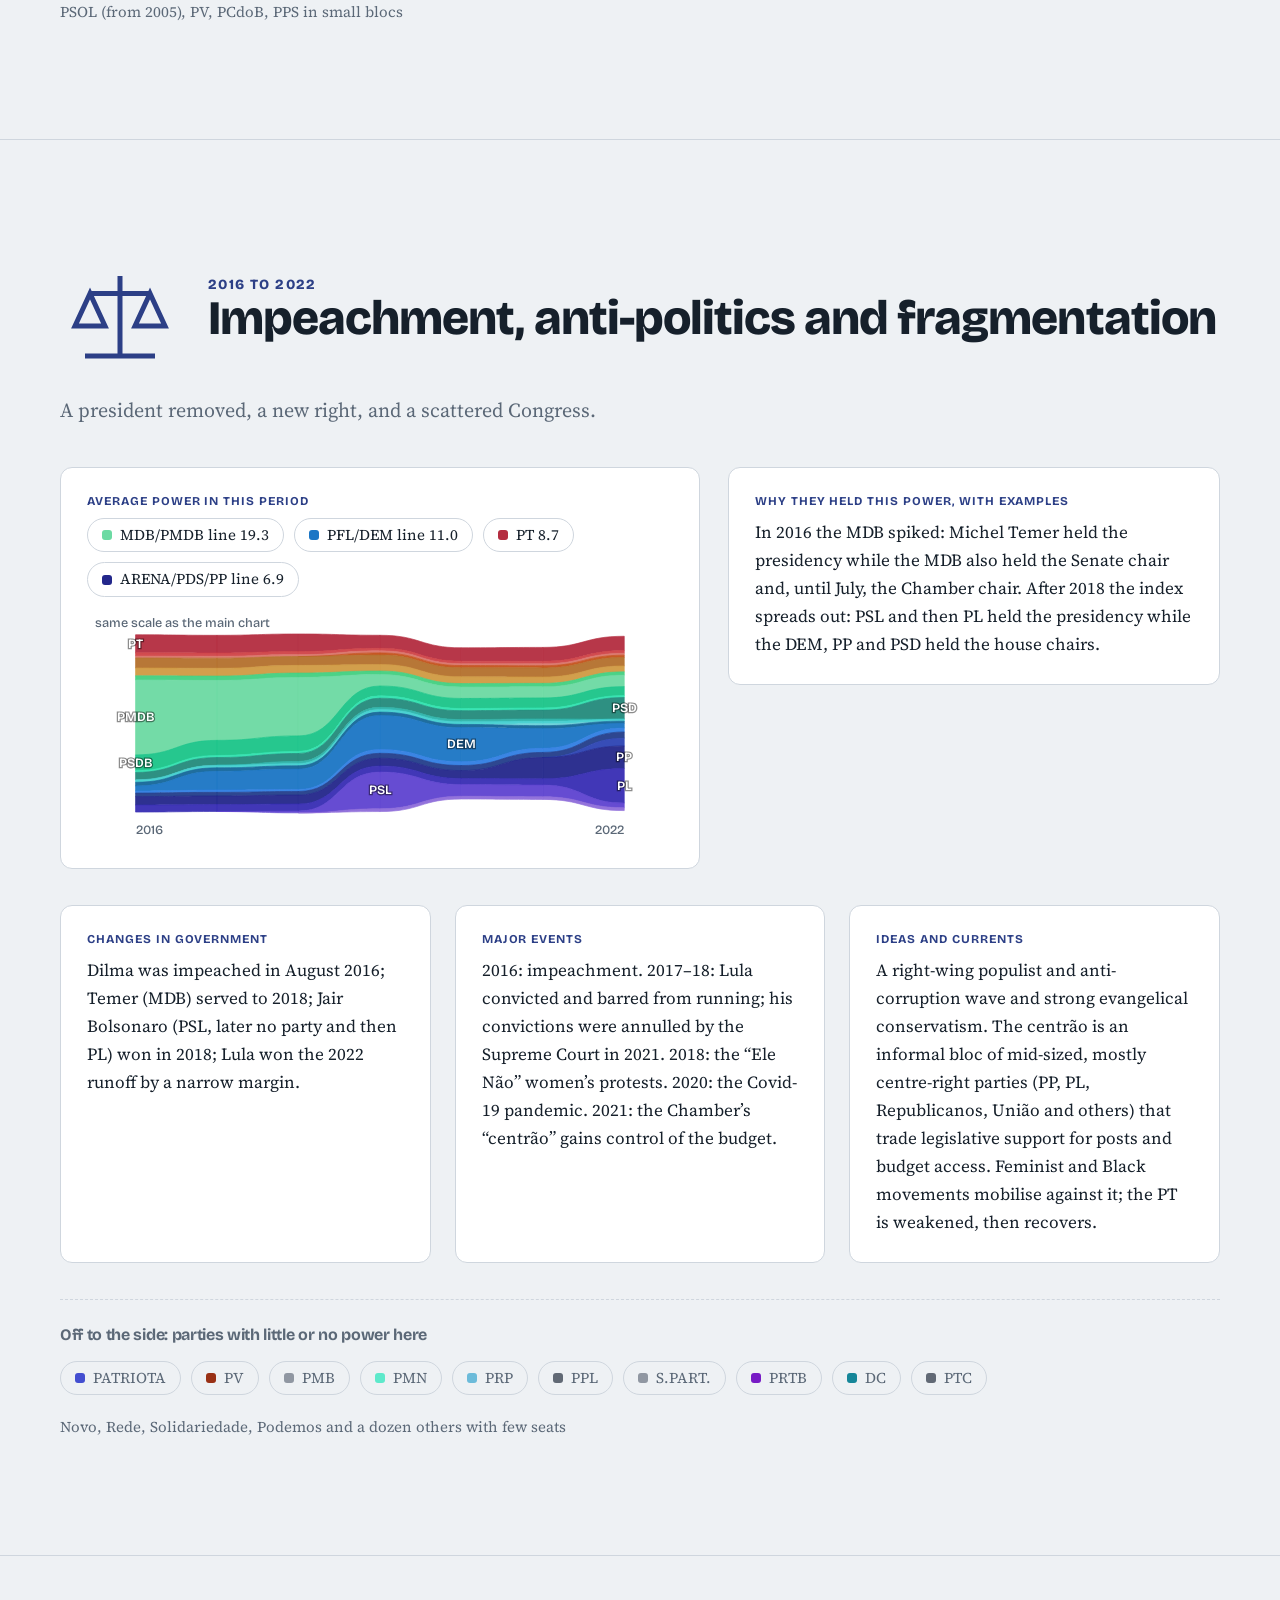
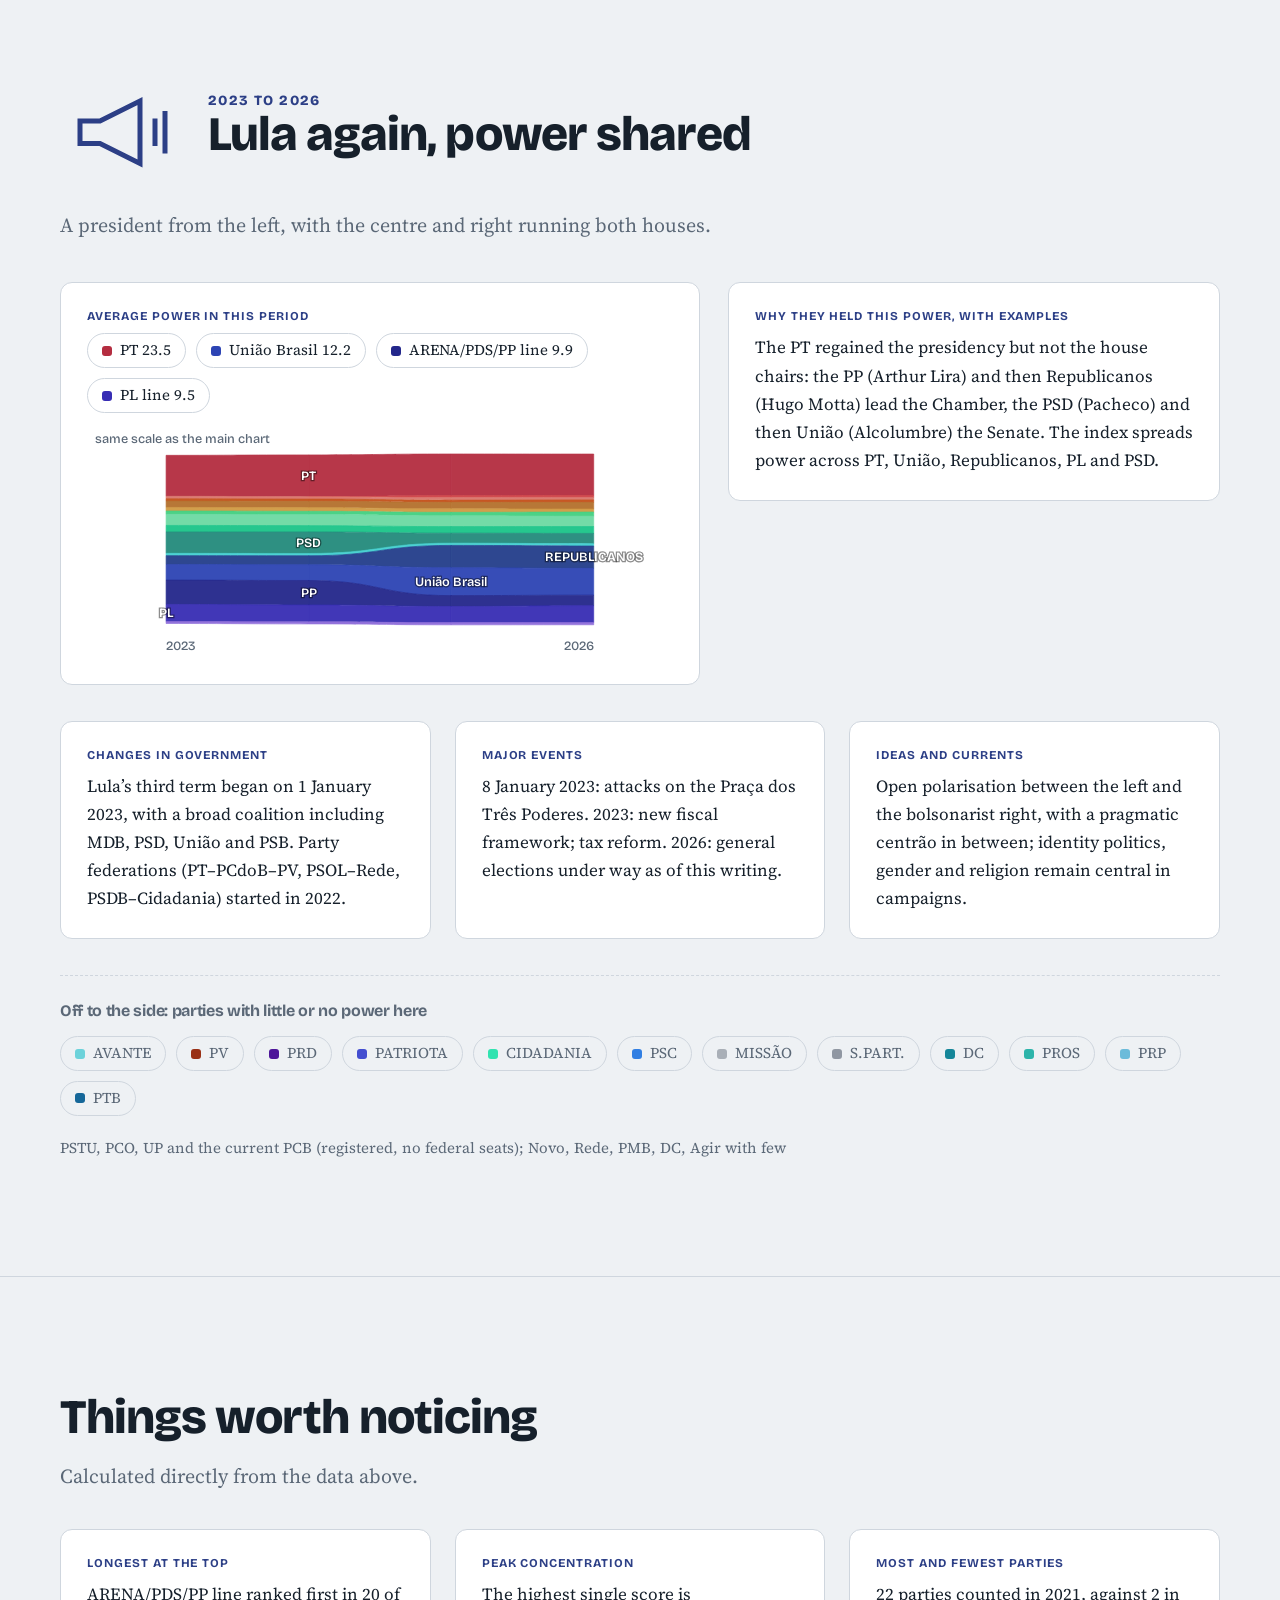
==== commit 6ab72e76: "Publish latest party power index and remove obsolete project files" ====
--- a/docs/index.html
+++ b/docs/index.html
@@ -1,71 +1,132 @@
-<!DOCTYPE html><html lang="en"><head><meta charset="utf-8"><meta name="viewport" content="width=device-width, initial-scale=1, viewport-fit=cover"><title>Brazil’s Political Parties: Evolution Map, Empire to Today</title>
-<style>:root{--bg:#ebe8d8;--ink:#1d1c18;--mut:#6b675a;--card:#f5f2e4;--line:#cfcab4;box-sizing:border-box;padding-top:env(safe-area-inset-top,0px);padding-bottom:env(safe-area-inset-bottom,0px);color-scheme:light}
-@media (prefers-color-scheme:dark){:root:not([data-theme="light"]){--bg:#1b1a15;--ink:#ece8d6;--mut:#a29d88;--card:#25241d;--line:#3d3b2f;color-scheme:dark}}:root[data-theme="dark"]{--bg:#1b1a15;--ink:#ece8d6;--mut:#a29d88;--card:#25241d;--line:#3d3b2f;color-scheme:dark}
-html{scroll-padding-top:env(safe-area-inset-top,0px)}body{margin:0;background:var(--bg);color:var(--ink);font:13px/1.4 system-ui,sans-serif}h1{font:700 clamp(24px,4vw,42px) Georgia,serif;text-align:center;margin:18px 12px 4px}
-.sub{text-align:center;color:var(--mut);margin:0 12px 10px}.wrap{display:grid;grid-template-columns:1fr 290px;gap:10px;padding:0 10px 14px}@media(max-width:900px){.wrap{grid-template-columns:1fr}}
-#c{overflow-x:auto;border:1px solid var(--line);background:var(--card)}#p{border:1px solid var(--line);background:var(--card);padding:10px;max-height:820px;overflow:auto}
-.leg{display:flex;flex-wrap:wrap;gap:4px 12px;padding:4px 12px;color:var(--mut)}.leg i{display:inline-block;width:12px;height:12px;border-radius:2px;margin-right:4px;vertical-align:-2px}
-.r{display:flex;align-items:center;gap:6px;padding:2px 0;border-bottom:1px solid var(--line)}.r b{margin-left:auto;font-variant-numeric:tabular-nums}.r span{flex:1}.d{width:10px;height:10px;border-radius:50%}.m{color:var(--mut);font-size:11px}svg text{font-family:system-ui,sans-serif}</style></head><body>
-<h1>Evolution of Brazilian Political Parties</h1><p class="sub">Empire to today · thread thickness = PPI (where scored) · hover the chart to see the ranking at any structural change</p>
-<div class="leg" id="leg"></div><div class="wrap"><div id="c"></div><div id="p"></div></div>
-<p class="sub" style="max-width:900px;margin:0 auto 20px">PPI (institutional weights, median of 5,000 weight and seat draws) is scored for the six term starts 2003–2023; earlier periods and unmeasured small parties use a fixed thin width. The faint halo marks the 90th percentile. The time axis is compressed in four segments (1822–1889, 1889–1945, 1945–1985, 1985–2026). “In government” = parties voting with the government at least 60% of the time (2003 onward; the main governing parties before that, approximate). Leaders are heads of state; portraits can be added in PHOTOS.</p>
+<!doctype html><html lang="en"><head><meta charset="utf-8">
+<meta name="viewport" content="width=device-width, initial-scale=1, viewport-fit=cover">
+<title>Brazil’s party power index, 1947–2026</title>
+<link rel="stylesheet" href="https://fonts.googleapis.com/css2?family=Bricolage+Grotesque:opsz,wght@12..96,500;12..96,800&family=Source+Serif+4:opsz,wght@8..60,400;8..60,600&display=swap">
+<style>
+:root{--bg:#eef1f4;--sf:#fff;--ink:#16202b;--mut:#5b6877;--line:#cfd6de;--c1:#c23b32;--c2:#e08a2c;--c3:#3f9b87;--c4:#3d79b9;--c5:#2c3f86;--c0:#8b95a1;--ac:#2c3f86;
+box-sizing:border-box;padding-top:env(safe-area-inset-top,0px);padding-bottom:env(safe-area-inset-bottom,0px);color-scheme:light}
+@media (prefers-color-scheme:dark){:root:not([data-theme="light"]){--bg:#111820;--sf:#18212b;--ink:#e8edf2;--mut:#9aa7b5;--line:#2c3947;--c1:#e0675e;--c2:#eca64f;--c3:#5bbfa9;--c4:#6aa3dd;--c5:#7f92e0;--c0:#8794a2;--ac:#7f92e0;color-scheme:dark}}
+:root[data-theme="dark"]{--bg:#111820;--sf:#18212b;--ink:#e8edf2;--mut:#9aa7b5;--line:#2c3947;--c1:#e0675e;--c2:#eca64f;--c3:#5bbfa9;--c4:#6aa3dd;--c5:#7f92e0;--c0:#8794a2;--ac:#7f92e0;color-scheme:dark}
+html{scroll-padding-top:env(safe-area-inset-top,0px);scroll-behavior:smooth}
+body{margin:0;background:var(--bg);color:var(--ink);font:18px/1.65 "Source Serif 4",Georgia,serif}
+.w{max-width:1160px;margin:0 auto;padding:0 24px}
+section{padding:clamp(56px,9vw,120px) 0;border-top:1px solid var(--line)}
+h1,h2,h3{font-family:"Bricolage Grotesque",Arial,sans-serif;letter-spacing:-.02em;margin:0}
+h1{font-weight:800;font-size:clamp(38px,7vw,84px);line-height:1;max-width:12em}
+h2{font-weight:800;font-size:clamp(28px,4.4vw,48px);line-height:1.05;margin-bottom:12px}
+h3{font-size:20px;margin:0 0 8px}
+.lede{color:var(--mut);max-width:42em;font-size:20px;margin:18px 0 0}
+.cards{display:grid;grid-template-columns:repeat(auto-fit,minmax(280px,1fr));gap:24px;margin-top:36px}
+.card{background:var(--sf);border:1px solid var(--line);border-radius:12px;padding:26px}
+.tag{font:700 12px "Bricolage Grotesque",Arial,sans-serif;letter-spacing:.08em;text-transform:uppercase;color:var(--ac);margin-bottom:10px}
+.card p{margin:0;font-size:17px}
+.stats{display:grid;grid-template-columns:repeat(auto-fit,minmax(200px,1fr));gap:24px;margin-top:48px}
+.sc{overflow-x:auto}#c{min-width:820px}.ctl{display:flex;gap:18px;flex-wrap:wrap;align-items:center;margin-bottom:14px;font:600 15px 'Bricolage Grotesque',Arial,sans-serif}.ctl select,.ctl input{font:inherit;color:var(--ink);background:var(--sf);border:1px solid var(--line);border-radius:8px;padding:6px}table{border-collapse:collapse;font-size:13px;width:100%}td,th{border-top:1px solid var(--line);padding:3px 6px;text-align:left}details{margin-top:12px;font-size:14px}footer a{color:var(--ac)}
+.stat b{display:block;font:800 46px/1 "Bricolage Grotesque",Arial,sans-serif;color:var(--ac)}.stat span{color:var(--mut);font-size:16px}
+.grid{display:grid;grid-template-columns:minmax(0,1fr) 360px;gap:28px;align-items:start;margin-top:36px}
+@media(max-width:940px){.grid{grid-template-columns:1fr}}
+svg{display:block;width:100%;height:auto}svg text{font:600 13px "Bricolage Grotesque",Arial,sans-serif}
+.band{transition:opacity .15s}.dim{opacity:.22}.lab{fill:#fff;stroke:rgba(0,0,0,.45);stroke-width:2.5px;paint-order:stroke;pointer-events:none}.ax{fill:var(--mut);font-weight:500!important}
+#p h3{font-size:30px}.off{color:var(--mut);font-size:15px;margin:4px 0}
+.row{display:grid;grid-template-columns:12px 1fr auto;gap:2px 10px;align-items:baseline;padding:8px 0;border-top:1px solid var(--line)}
+.row.f{background:color-mix(in srgb,var(--ink) 7%,transparent)}.sw{width:12px;height:12px;border-radius:3px;align-self:center}
+.nm,.v{font:700 15px "Bricolage Grotesque",Arial,sans-serif}.sub{grid-column:2/4;color:var(--mut);font-size:14px}
+.tie{display:inline-block;margin:6px 0;padding:2px 10px;border:1px solid var(--c2);border-radius:99px;font-size:14px}
+.key{margin-top:18px;font-size:14px;color:var(--mut)}.kf{margin:0 0 12px;display:flex;flex-wrap:wrap;gap:6px 8px;align-items:center}.kf b{width:100%;font:700 12px 'Bricolage Grotesque',Arial,sans-serif;letter-spacing:.08em;text-transform:uppercase}.kb{cursor:pointer;font:inherit;color:var(--ink);padding:2px 10px;font-size:13px}.key i{display:inline-block;width:12px;height:12px;border-radius:3px;margin-right:6px;vertical-align:-1px}
+.ban{display:flex;gap:28px;align-items:center;flex-wrap:wrap}.ban svg{width:120px;flex:none;color:var(--ac)}
+.ban .yr{font:800 14px "Bricolage Grotesque",Arial,sans-serif;letter-spacing:.1em;color:var(--ac)}
+.two{display:grid;grid-template-columns:minmax(0,1.3fr) minmax(0,1fr);gap:28px;margin-top:40px;align-items:start}
+@media(max-width:860px){.two{grid-template-columns:1fr}}
+.top{display:flex;flex-wrap:wrap;gap:10px;margin:0 0 20px}.chip{display:inline-flex;align-items:center;gap:8px;border:1px solid var(--line);border-radius:99px;padding:4px 14px;font-size:15px;background:var(--sf)}
+.chip i{width:10px;height:10px;border-radius:3px}.side{margin-top:36px;padding-top:22px;border-top:1px dashed var(--line);color:var(--mut)}
+.side .chip{background:transparent;color:var(--mut)}.side h3{font-size:16px;color:var(--mut)}
+footer{padding:60px 0 80px;color:var(--mut);font-size:15px;border-top:1px solid var(--line)}
+</style></head><body>
+<section style="border:0;padding-top:clamp(40px,7vw,90px)"><div class="w"><div class="ban"><svg viewBox="0 0 48 48" fill="none" stroke="currentColor" stroke-width="2" id="hico"></svg><div class="yr">1947 TO 2026</div></div>
+<h1 style="margin-top:20px">Which parties held power in Brazil</h1>
+<p class="lede">Eighty years of presidents, governors, senators and deputies, measured with one index of institutional power. Scroll through eight periods, each with what happened, why it shifted power, and which ideas drove it.</p>
+<div class="stats" id="stats"></div></div></section>
+<section id="chart"><div class="w"><h2>The index, year by year</h2>
+<p class="lede">Each strand is a party line, and its thickness is that line’s Party Political Power Index that year. Strands keep a fixed order from left (top) to right (bottom), so they never cross. Hover or tap a year, or use the arrow keys. The dashed line marks where election results replace estimated Senate seats; lighter strands are partly estimated years. Add #1974 (any year) to the page link, or click a party below the chart to open a year.</p>
+<div class="grid"><div class="card"><div class="ctl"><label>Year <input type="range" id="yr" step="1"> <b id="yv"></b></label><label>Highlight <select id="ps"><option value="">none</option></select></label></div><div class="sc"><svg id="c" viewBox="0 0 1000 440" role="img" aria-label="Stacked chart of party power index by year, 1947 to 2026" tabindex="0"></svg></div><div class="key" id="k"></div></div><div class="card" id="p" aria-live="polite"></div></div></div></section>
+<section><div class="w"><h2>How the index works</h2><p class="lede">What is measured, how it is calculated, and what it can and cannot tell you.</p><div class="cards" id="m"></div></div></section>
+<div id="periods"></div>
+<section><div class="w"><h2>Things worth noticing</h2><p class="lede">Calculated directly from the data above.</p><div class="cards" id="f"></div></div></section>
+<footer><div class="w"><p>The pictures here are drawn symbols. Photographs and portraits are not included because I could not obtain licensed images in this environment.</p><p>Sources and checks: <a href="https://dadosabertos.camara.leg.br">Chamber open data</a>, <a href="https://legis.senado.leg.br/dadosabertos">Senate open data</a>, <a href="https://dadosabertos.tse.jus.br">TSE election data</a>, <a href="https://www.camara.leg.br/noticias/90158-apenas-dois-partidos-no-regime-militar-2">Chamber on the two-party regime</a>, <a href="https://www.tse.jus.br/jurisprudencia/julgados-historicos/cancelamento-de-registro-do-partido-comunista-brasileiro">TSE on the PCB ban</a>, <a href="https://www.tse.jus.br/comunicacao/noticias/2022/Fevereiro/tse-aprova-registro-do-partido-uniao-brasil">TSE on União Brasil</a>, <a href="https://www12.senado.leg.br/noticias/especiais/arquivo-s/guanabara-o-efemero-estado-criado-por-jk-e-extinto-pela-ditadura-militar">Senate on Guanabara</a>, <a href="https://atlas.fgv.br/verbete/5458">FGV on Dutra</a>. Figures before 1995 are estimates and a rough picture; card text is written from general knowledge and only partly checked against these sources.</p></div></footer>
 <script>(()=>{
-const DATA={"G":{"1831":[],"1836":[],"1870":[],"1889":["PRP","PRM","CAFE"],"1894":["PRP","PRM","CAFE"],"1922":["PRP","PRM","CAFE"],"1932":[],"1937":[],"1945":["PSD1","PTB1"],"1946":["PSD1","PTB1"],"1962":["PSD1","PTB1"],"1966":["ARENA"],"1980":["PDS"],"1982":["PDS"],"1985":["PMDB","PFL"],"1986":["PMDB","PFL"],"1988":["PMDB","PFL"],"1989":["PMDB","PFL"],"1992":["PMDB","PSDB","PFL","PP"],"1993":["PMDB","PSDB","PFL","PP"],"1998":["PMDB","PSDB","PFL","PP"],"2003":["BRE","PCDOB","PDT","PL85","PMDB","PP","PPS","PSB","PT","PTB"],"2004":["BRE","PCDOB","PDT","PL85","PMDB","PP","PPS","PSB","PSC","PT","PTB","PV","S.PART."],"2005":["BRE","PCDOB","PDT","PL85","PMDB","PP","PPS","PSB","PT","PTB"],"2006":["BRE","PCDOB","PDT","PL","PMDB","PP","PPS","PSB","PSOL","PSOLR","PT","PTB"],"2007":["BRE","PCDOB","PDT","PL","PMDB","PMN","PP","PSB","PSC","PT","PTB","PV"],"2011":["BRE","PCDOB","PDT","PL","PMDB","PP","PRB","PSB","PSC","PSD","PT","PTB","PV"],"2012":["BRE","PCDOB","PDT","PL","PMDB","PP","PRB","PSB","PSC","PSD","PT","PTB","PV"],"2013":["BRE","PCDOB","PDT","PL","PMDB","PP","PRB","PROS","PSB","PSC","PSD","PT","PTB","PV","SDD"],"2015":["AVANTE","BRE","CAFE","PATRI","PCDOB","PDT","PHS","PL","PMDB","PMN","PODE","PP","PRB","PROS","PRP","PSD","PSDC","PT","PTB","PTC"],"2019":["AVANTE","BRE","NOVO","PATRI","PFL","PL","PMDB","PMN","PODE","PP","PPS","PRB","PROS","PSC","PSD","PSDB","PSL","PTB","PV","SD"],"2022":["AVANTE","NOVO","PATRI","PFL","PL","PMDB","PODE","PP","PPS","PRB","PROS","PSC","PSD","PSDB","PSL","PTB","SD","UNIAO"],"2023":["AVANTE","BRE","PATRI","PCDOB","PDT","PMDB","PODE","PP","PPS","PRB","PSB","PSC","PSD","PSDB","PSOL","PSOLR","PT","PV","REDE","SD","UNIAO"],"2026":["AVANTE","BRE","PCDOB","PDT","PMDB","PODE","PP","PRB","PRD","PSB","PSD","PSDB","PSOL","PSOLR","PT","PV","REDE","SD","UNIAO"]},"P":[["LIB","Liberal Party",2,1831,1889,"","",""],["CON","Conservative Party",5,1836,1889,"","",""],["REP","Republican Party",2,1870,1889,"","",""],["PRP","PRP (São Paulo)",4,1889,1894,"REP","",""],["PRM","PRM (Minas Gerais)",4,1889,1894,"REP","",""],["CAFE","“Café com leite” bloc (PRP+PRM)",4,1894,1937,"PRP,PRM","","PRP,PRM"],["PCB","Communist Party (PCB)",0,1922,9999,"","",""],["AIB","Integralists (AIB)",6,1932,1937,"","",""],["PSD1","PSD (1945)",4,1945,1966,"","",""],["UDN","UDN",5,1945,1966,"","",""],["PTB1","PTB (1945)",2,1945,1966,"","",""],["PSP","PSP",3,1946,1966,"","",""],["ARENA","ARENA",5,1966,1980,"UDN,PSD1","",""],["MDB1","MDB (1966)",2,1966,1980,"PTB1,PSP","",""],["PDS","PDS",5,1980,1993,"ARENA","",""],["PMDB","PMDB / MDB",3,1980,9999,"MDB1","",""],["PP80","PP (1980)",4,1980,1982,"","PMDB",""],["PT","Workers’ Party (PT)",1,1980,2022,"","",""],["PDT","PDT",2,1980,9999,"","",""],["PTB","PTB",4,1980,2023,"","",""],["PFL","PFL / DEM",5,1985,2022,"PDS","",""],["PL85","PL (1985)",5,1985,2006,"","",""],["PSB","PSB",2,1985,9999,"","",""],["PV","PV",2,1986,2022,"","",""],["PSDB","PSDB",3,1988,9999,"PMDB","",""],["PRONA","PRONA",6,1989,2006,"","",""],["PCDOB","PCdoB",1,1962,2022,"PCB","",""],["PPS","PPS / Cidadania",2,1992,9999,"PCB","",""],["PP","PPR / PPB / PP",5,1993,9999,"PDS","",""],["PSL","PSL",5,1998,2022,"","",""],["PSOL","PSOL",0,2004,2022,"PT","",""],["PRB","PRB / Republicanos",5,2005,9999,"","",""],["PL","PR / PL",5,2006,9999,"PL85,PRONA","",""],["PSD","PSD (2011)",4,2011,9999,"PFL","",""],["PATRI","Patriota",5,2012,2023,"","",""],["REDE","Rede",2,2013,2022,"","",""],["SD","Solidariedade",3,2013,9999,"","",""],["PROS","PROS",3,2013,2023,"","SD",""],["NOVO","Novo",5,2015,9999,"","",""],["UNIAO","União Brasil",5,2022,9999,"PFL,PSL","",""],["BRE","Brasil da Esperança (PT+PCdoB+PV)",1,2022,9999,"PT,PCDOB,PV","","PT,PCDOB,PV"],["PSOLR","PSOL–Rede federation",0,2022,9999,"PSOL,REDE","","PSOL,REDE"],["PRD","PRD (PTB+Patriota)",5,2023,9999,"PTB,PATRI","",""]],"L":[["Pedro I","Emperor",1822,1831,7],["Regency","Regency",1831,1840,7],["Pedro II","Emperor",1840,1889,7],["Deodoro da Fonseca","President",1889,1891,7],["Floriano Peixoto","President",1891,1894,7],["Prudente de Morais","President",1894,1898,4],["Campos Sales","President",1898,1902,4],["Rodrigues Alves","President",1902,1906,4],["Afonso Pena","President",1906,1909,4],["Hermes da Fonseca","President",1910,1914,4],["Wenceslau Braz","President",1914,1918,4],["Epitácio Pessoa","President",1919,1922,4],["Artur Bernardes","President",1922,1926,4],["Washington Luís","President",1926,1930,4],["Getúlio Vargas","President / dictator",1930,1945,7],["Eurico Dutra","President",1946,1951,4],["Getúlio Vargas","President",1951,1954,2],["Juscelino Kubitschek","President",1956,1961,4],["João Goulart","President",1961,1964,2],["Castelo Branco","Military president",1964,1967,5],["Costa e Silva","Military president",1967,1969,5],["Médici","Military president",1969,1974,5],["Geisel","Military president",1974,1979,5],["Figueiredo","Military president",1979,1985,5],["José Sarney","President",1985,1990,3],["Fernando Collor","President",1990,1992,4],["Itamar Franco","President",1992,1995,3],["Fernando H. Cardoso","President",1995,2003,3],["Lula","President",2003,2011,1],["Dilma Rousseff","President",2011,2016,1],["Michel Temer","President",2016,2019,3],["Jair Bolsonaro","President",2019,2023,5],["Lula","President",2023,2027,1]],"D":{"2003":{"PT":[33.6,27.5,41.9,23,2.2,2.4,6.4],"PFL":[12.2,10.3,13.7,0,3.0,3.3,5.9],"PMDB":[19.0,16.2,22.9,7,3.7,3.3,5.3],"PSDB":[12.0,10.1,13.8,0,5.2,1.9,4.9],"PP":[3.7,2.5,5.0,0,0.0,0.2,3.4],"PL85":[2.5,1.7,3.4,0,0.0,0.5,1.8],"PTB":[2.5,1.6,3.4,0,0.0,0.5,1.8],"PSB":[5.1,4.1,6.4,0,3.0,0.7,1.5],"PDT":[3.1,2.1,4.0,0,0.7,0.9,1.5],"PPS":[2.7,1.8,3.8,0,1.5,0.2,1.1],"PCDOB":[1.0,0.5,1.8,0,0.0,0.0,0.8]},"2007":{"PMDB":[21.3,18.2,25.3,7,5.2,3.1,6.2],"PT":[34.1,27.9,42.4,23,3.7,1.9,5.8],"PSDB":[11.4,9.7,13.0,0,4.4,2.4,4.6],"PFL":[8.3,6.8,9.9,0,0.7,3.1,4.6],"PP":[3.8,2.7,5.1,0,0.7,0.2,2.9],"PSB":[4.5,3.5,5.9,0,2.2,0.5,1.9],"PDT":[4.0,3.0,5.1,0,1.5,0.9,1.7],"PL":[2.3,1.5,3.2,0,0.0,0.5,1.7],"PTB":[2.4,1.6,3.2,0,0.0,0.7,1.5],"PPS":[3.1,2.2,4.2,0,1.5,0.2,1.5],"PCDOB":[1.1,0.6,1.9,0,0.0,0.0,0.9]},"2011":{"PT":[35.0,29.0,43.0,23,3.7,2.4,6.2],"PMDB":[19.4,16.6,23.4,7,3.7,3.5,5.5],"PSDB":[11.4,9.5,13.8,0,5.9,1.9,3.7],"PFL":[5.5,4.7,6.2,0,1.5,1.0,3.0],"PL":[3.7,2.6,4.8,0,0.0,0.7,2.9],"PP":[3.9,2.8,5.0,0,0.0,0.9,2.9],"PSB":[7.4,5.8,9.5,0,4.4,0.7,2.4],"PDT":[2.8,1.9,3.7,0,0.0,0.7,2.0],"PTB":[2.6,1.9,3.5,0,0.0,1.0,1.5],"PCDOB":[1.4,0.8,2.2,0,0.0,0.2,1.1],"PPS":[1.2,0.6,1.9,0,0.0,0.2,0.8]},"2015":{"PT":[25.2,20.1,32.7,15,3.7,2.2,4.8],"PMDB":[28.1,23.3,34.0,15,5.2,3.3,4.6],"PSDB":[9.3,7.8,11.0,0,3.7,1.9,3.8],"PSB":[5.8,4.6,7.0,0,2.2,1.2,2.4],"PSD":[3.3,2.3,4.4,0,0.0,0.7,2.5],"PP":[4.2,3.1,5.4,0,0.7,0.9,2.7],"PL":[3.2,2.2,4.2,0,0.0,0.7,2.4],"PRB":[1.8,1.1,2.7,0,0.0,0.2,1.5],"PDT":[3.1,2.2,4.1,0,0.7,1.0,1.3],"PTB":[2.4,1.6,3.3,0,0.0,0.5,1.8],"PFL":[2.5,1.7,3.4,0,0.0,0.9,1.5],"PROS":[0.9,0.5,1.7,0,0.0,0.0,0.8],"PCDOB":[1.6,0.8,2.5,0,0.7,0.2,0.7]},"2019":{"PSL":[20.9,15.8,28.6,15,2.2,0.7,3.6],"PT":[7.9,6.7,9.1,0,3.0,1.0,3.9],"PMDB":[6.8,5.8,7.9,0,2.2,2.2,2.4],"PSDB":[5.6,4.8,6.5,0,2.2,1.4,2.0],"PSD":[5.6,4.8,6.3,0,1.5,1.7,2.4],"PFL":[19.3,14.6,25.7,15,1.5,1.0,2.0],"PP":[4.2,3.5,4.8,0,0.7,0.9,2.6],"PSB":[5.0,4.1,5.8,0,2.2,0.5,2.2]},"2023":{"PT":[23.6,18.7,31.1,15,3.0,1.6,4.8],"PL":[10.5,8.6,12.5,0,1.5,2.2,6.9],"UNIAO":[8.7,7.4,9.8,0,3.0,1.6,4.1],"PSD":[13.6,10.9,17.8,7,1.5,2.6,2.9],"PP":[13.7,10.4,18.6,8,1.5,1.2,3.3],"PMDB":[6.9,5.9,7.8,0,2.2,1.7,2.9],"PRB":[5.0,3.9,6.2,0,1.5,0.7,2.9],"PSB":[3.8,3.1,4.8,0,2.2,0.7,1.0],"PSDB":[3.8,3.0,4.7,0,2.2,0.7,0.9],"PDT":[1.8,1.2,2.7,0,0.0,0.5,1.2]}},"T":{"2015":[["PMDB",65],["PT",35]],"2019":[["PSL",59],["PFL",41]]}};const PHOTOS={};const E=9999,K=4.2,GAP=4;
-const IDEO=["#8e0000","#e03a3e","#f28c28","#f5c518","#4db6e8","#1b5fb5","#1a237e","#9e9e9e"],IN=["Far left","Left","Centre-left","Centre","Centre-right","Right","Far right","Monarchy / other"];
-document.getElementById("leg").innerHTML=IDEO.map((c,i)=>`<span><i style="background:${c}"></i>${IN[i]}</span>`).join("");
-const P=DATA.P.map(a=>({id:a[0],n:a[1],i:a[2],s:a[3],e:a[4],f:a[5]?a[5].split(","):[],into:a[6],bloc:a[7]?a[7].split(","):null}));const by={};P.forEach(p=>by[p.id]=p);
-const TERMS=Object.keys(DATA.D).map(Number).sort((a,b)=>a-b);
-const col=p=>IDEO[p.bloc?by[p.bloc[0]].i:p.i];
-const ys=[...new Set([...P.flatMap(p=>[p.s,p.e<E?p.e:null]),...TERMS,2026].filter(Boolean))].sort((a,b)=>a-b);
-const act=y=>P.filter(p=>p.s<=y&&y<p.e);
-const SEG=[[1822,0],[1889,430],[1945,860],[1985,1400],[2026,2300]];
-const X=y=>{for(let i=1;i<SEG.length;i++)if(y<=SEG[i][0]){const[a,b]=[SEG[i-1],SEG[i]];return 30+a[1]+(y-a[0])/(b[0]-a[0])*(b[1]-a[1])}return 2330};
-const rec=(id,y)=>{if(y<2003)return null;const t=TERMS.filter(t=>t<=y).pop();return DATA.D[t][id]||null};
-const mw=(id,y)=>{if(y<2003)return 7;const r=rec(id,y);return r?Math.max(3,r[0]*K):3};
-const W=(p,y)=>p.bloc?p.bloc.reduce((s,m)=>s+mw(m,y),0):mw(p.id,y);
-const Y0=190,pos={};
-const isG=(id,y)=>(DATA.G[y]||[]).includes(id);
-ys.forEach(y=>{let c=Y0;pos[y]={};const L=act(y).map(p=>({p,w:W(p,y)})).sort((a,b)=>b.w-a.w||(a.p.id<b.p.id?-1:1));[L.filter(o=>isG(o.p.id,y)),L.filter(o=>!isG(o.p.id,y))].forEach((grp,gi)=>{grp.forEach(o=>{pos[y][o.p.id]={t:c,h:o.w,m:c+o.w/2,g:gi};c+=o.w+GAP});if(gi==0){pos[y]._sep=c+(grp.length?4:20);c+=grp.length?22:26}});pos[y]._end=c});
-const band=(x0,x1,t0,h0,t1,h1,f,o)=>{const m=(x0+x1)/2;return`<path d="M${x0},${t0}C${m},${t0} ${m},${t1} ${x1},${t1}L${x1},${t1+h1}C${m},${t1+h1} ${m},${t0+h0} ${x0},${t0+h0}Z" fill="${f}" opacity="${o||1}"/>`};
-let defs="",out="",gid=0;
-const stripes=(p,x0,x1,t0,h0,t1,h1,ya,yb)=>{let a=0,b=0;const wa=p.bloc.map(m=>mw(m,ya)),wb=p.bloc.map(m=>mw(m,yb)),sa=wa.reduce((x,y)=>x+y),sb=wb.reduce((x,y)=>x+y);return p.bloc.map((m,j)=>{const r=band(x0,x1,t0+h0*a/sa,h0*wa[j]/sa,t1+h1*b/sb,h1*wb[j]/sb,IDEO[by[m].i]);a+=wa[j];b+=wb[j];return r}).join("")};
-for(let k=0;k<ys.length-1;k++){const a=ys[k],b=ys[k+1],x0=X(a),x1=X(b),A=act(a),B=act(b),inA=new Set(A.map(p=>p.id)),inB=new Set(B.map(p=>p.id)),F=[];
-B.forEach(t=>{if(inA.has(t.id))F.push({s:t.id,d:t.id,k:"same"});else{let n=0;t.f.forEach(s=>{if(inA.has(s)){F.push({s,d:t.id,k:inB.has(s)?"spin":"merge"});n=1}});if(!n)F.push({s:null,d:t.id,k:"new"})}});
-A.forEach(p=>{if(!inB.has(p.id)){if(p.into&&inB.has(p.into))F.push({s:p.id,d:p.into,k:"into"});else if(!F.some(f=>f.s==p.id))F.push({s:p.id,d:null,k:"end"})}});
-const pa=id=>pos[a][id],pb=id=>pos[b][id];
-F.forEach(f=>{const S=f.s&&pa(f.s),T=f.d&&pb(f.d);if(f.k=="same"){f.hs=S.h;f.hd=T.h}else if(f.k=="merge"){const ss=F.filter(g=>g.s==f.s&&g.k=="merge").reduce((x,g)=>x+pb(g.d).h,0),sd=F.filter(g=>g.d==f.d&&g.k=="merge").reduce((x,g)=>x+pa(g.s).h,0);f.hs=S.h*T.h/ss;f.hd=T.h*S.h/sd}else if(f.k=="spin"){f.hs=Math.min(.5*T.h,.4*S.h);f.hd=T.h}else if(f.k=="into"){f.hs=S.h;f.hd=Math.min(.5*S.h,.4*T.h)}else if(f.k=="new"){f.hs=0;f.hd=T.h}else{f.hs=S.h;f.hd=0}});
-const place=(key,hk,tk,other)=>{const g={};F.forEach(f=>{if(f[key])(g[f[key]]=g[f[key]]||[]).push(f)});Object.keys(g).forEach(id=>{const P_=(key=="s"?pa:pb)(id),L=g[id];if(L.some(f=>f.k=="same")){L.forEach(f=>f[tk]=f.k=="same"?P_.t:P_.m-f[hk]/2);return}
-L.sort((u,v)=>(u[other]?(key=="s"?pb:pa)(u[other]).m:1e9)-(v[other]?(key=="s"?pb:pa)(v[other]).m:1e9));const tot=L.reduce((x,f)=>x+f[hk],0);let c=P_.t+(P_.h-tot)/2;L.forEach(f=>{f[tk]=c;c+=f[hk]})})};
-place("s","hs","ts","d");place("d","hd","td","s");
-F.forEach(f=>{const S=f.s&&by[f.s],T=f.d&&by[f.d];let xs=x0,xe=x1,ts=f.ts,td=f.td;
-if(f.k=="new"){xs=x0+(x1-x0)*.55;ts=td+f.hd/2}if(f.k=="end"){xe=x0+(x1-x0)*.5;td=ts+f.hs/2}
-if(f.k=="same"){const p=T,r=rec(p.id,b);if(r&&b>=2003&&!p.bloc){const hh=r[2]*K,ex=Math.max(0,(hh-f.hd)/2);out+=band(xs,xe,ts-ex,f.hs+2*ex,td-ex,f.hd+2*ex,col(p),.16)}
-out+=p.bloc?stripes(p,xs,xe,ts,f.hs,td,f.hd,a,b):band(xs,xe,ts,f.hs,td,f.hd,col(p),.95)}
-else{const c0=col(S||T),c1=col(T||S),id="g"+gid++;defs+=`<linearGradient id="${id}" gradientUnits="userSpaceOnUse" x1="${xs}" x2="${xe}"><stop offset="0" stop-color="${c0}"/><stop offset="1" stop-color="${c1}"/></linearGradient>`;out+=band(xs,xe,ts,f.hs,td,f.hd,`url(#${id})`,.95);
-if(f.k=="new")out+=`<text x="${xs-2}" y="${td+f.hd/2+4}" font-size="11" text-anchor="end" fill="${col(T)}">✱</text>`;if(f.k=="end")out+=`<text x="${xe+3}" y="${td+4}" font-size="11" fill="${col(S)}">✝</text>`}})}
-// labels: once per thread, on its widest stretch
-P.forEach(p=>{const L=ys.filter(y=>p.s<=y&&y<p.e);let best=null;for(let i=0;i<L.length-1;i++){const w=X(L[i+1])-X(L[i]);if(!best||w>best.w)best={w,a:L[i],b:L[i+1]}}if(!best&&L.length){best={w:60,a:L[0],b:L[0]+1}}if(!best)return;
-const h=pos[best.a][p.id].h;const x=best.b==best.a+1&&best.w==60?X(best.a)+4:X(best.a)+6;if(h>=8&&best.w>34)out+=`<text x="${x}" y="${pos[best.a][p.id].m+3.5}" font-size="${Math.min(12,Math.max(8,h*.75))}" font-weight="700" fill="#fff" stroke="#0004" stroke-width=".4" style="paint-order:stroke">${p.n.length*6>best.w?p.n.split(" ")[0]:p.n}</text>`;else if(h<8&&best.w>50)out+=`<text x="${x}" y="${pos[best.a][p.id].t-1.5}" font-size="8.5" fill="var(--mut)">${p.n.split(" (")[0]}</text>`});
-// eras, leaders, axis
-const ERA=[[1822,1889,"Empire"],[1889,1930,"Old Republic"],[1930,1945,"Vargas era"],[1945,1964,"1946 Republic"],[1964,1985,"Military regime"],[1985,2026,"New Republic"]];
-let top=ERA.map((e,i)=>`<rect x="${X(e[0])}" y="2" width="${X(e[1])-X(e[0])-2}" height="22" fill="var(--line)"/><text x="${(X(e[0])+X(e[1]))/2}" y="17" text-anchor="middle" font-size="11" letter-spacing="1" fill="var(--ink)">${e[2].toUpperCase()}</text>`).join("");
-let clip="";DATA.L.forEach((l,i)=>{const x=X(l[2]),w=X(Math.min(l[3],2026))-x-2,ini=l[0].split(" ").map(s=>s[0]).slice(0,2).join("");
-top+=`<g><title>${l[0]} · ${l[1]} · ${l[2]}–${l[3]}</title><rect x="${x}" y="30" width="${w}" height="100" fill="var(--card)" stroke="var(--line)"/><rect x="${x}" y="126" width="${w}" height="4" fill="${IDEO[l[4]]}"/>`;
-const cx=x+Math.min(w/2,22),r=Math.min(w/2-2,18);if(r>4){if(PHOTOS[l[0]]){clip+=`<clipPath id="k${i}"><circle cx="${cx}" cy="52" r="${r}"/></clipPath>`;top+=`<image href="${PHOTOS[l[0]]}" x="${cx-r}" y="${52-r}" width="${2*r}" height="${2*r}" clip-path="url(#k${i})" preserveAspectRatio="xMidYMid slice"/>`}else top+=`<circle cx="${cx}" cy="52" r="${r}" fill="${IDEO[l[4]]}" opacity=".35"/><text x="${cx}" y="56" text-anchor="middle" font-size="${r>12?11:8}" fill="var(--ink)">${ini}</text>`}
-if(w>78)top+=`<text x="${x+w/2}" y="96" text-anchor="middle" font-size="10" font-weight="700" fill="var(--ink)">${l[0]}</text><text x="${x+w/2}" y="108" text-anchor="middle" font-size="8.5" fill="var(--mut)">${l[1].toUpperCase()}</text>`;
-else top+=`<text transform="translate(${x+w/2+3},122) rotate(-90)" font-size="9" fill="var(--ink)">${l[0]}</text>`;top+="</g>"});
-let ax=ys.map(y=>`<line x1="${X(y)}" x2="${X(y)}" y1="136" y2="800" stroke="var(--line)" stroke-dasharray="2 4"/><text transform="translate(${X(y)+3},170) rotate(-90)" font-size="10" fill="var(--mut)">${y}</text>`).join("");
-Object.entries(DATA.T).forEach(([y,t])=>{const p0=pos[y]||pos[ys.filter(v=>v<=+y).pop()];ax+=`<g><title>Top two are statistically close</title><rect x="${X(+y)+4}" y="${Y0-26}" width="132" height="18" rx="9" fill="var(--bg)" stroke="var(--mut)"/><text x="${X(+y)+70}" y="${Y0-13}" text-anchor="middle" font-size="9.5" fill="var(--ink)">≈ tie: ${t[0][0]} ${t[0][1]}% · ${t[1][0]} ${t[1][1]}%</text></g>`});
-ys.slice(0,-1).forEach((y,i)=>{const n=ys[i+1],m=(X(y)+X(n))/2,a=pos[y]._sep-3,b=pos[n]._sep-3;ax+=`<path d="M${X(y)},${a}C${m},${a} ${m},${b} ${X(n)},${b}" stroke="var(--mut)" stroke-dasharray="4 4" fill="none" opacity=".6"/>`});
-ax+=`<rect x="${X(1822)}" y="${Y0+1}" width="${X(1889)-X(1822)}" height="18" fill="var(--bg)" stroke="var(--line)"/><text x="${(X(1822)+X(1889))/2}" y="${Y0+14}" text-anchor="middle" font-size="11" letter-spacing="2" fill="var(--ink)">IMPERIAL CABINETS (INDEPENDENT)</text>`;
-const lz=ys[ys.length-1];ax+=`<text transform="translate(2424,${(Y0+pos[lz]._sep)/2}) rotate(90)" text-anchor="middle" font-size="10" fill="var(--mut)">PARTIES IN GOVERNMENT</text><text transform="translate(2424,${(pos[lz]._sep+pos[lz]._end)/2}) rotate(90)" text-anchor="middle" font-size="10" fill="var(--mut)">IN OPPOSITION</text>`;
-const H=Math.max(...ys.map(y=>pos[y]._end))+30;
-document.getElementById("c").innerHTML=`<svg id="s" width="2430" height="${H}" viewBox="0 0 2430 ${H}"><defs>${defs}${clip}</defs>${top}${ax}${out}<line id="cur" y1="136" y2="${H}" stroke="var(--ink)" opacity=".5"/></svg>`;
-// ranking panel (rebuilt at every structural change)
-const ev=y=>{const s=P.filter(p=>p.s==y),e=P.filter(p=>p.e==y);const m=[];s.forEach(p=>m.push(p.f.length>1?`⇄ ${p.f.map(i=>by[i].n.split(" (")[0]).join(" + ")} → ${p.n}`:p.f.length?`↗ ${p.n} splits from ${by[p.f[0]].n.split(" (")[0]}`:`✱ ${p.n} created`));e.forEach(p=>{if(!P.some(q=>q.s==y&&q.f.includes(p.id))&&!p.into)m.push(`✝ ${p.n} ends`);if(p.into)m.push(`⇄ ${p.n} merges into ${by[p.into].n}`)});return m};
-function show(i){const y=ys[i],pz=pos[y],r=Object.keys(pz).filter(k=>k[0]!="_").sort((a,b)=>pz[a].t-pz[b].t),sc=y>=2003,t=TERMS.filter(t=>t<=y).pop();
-document.getElementById("cur").setAttribute("x1",X(y));document.getElementById("cur").setAttribute("x2",X(y));
-document.getElementById("p").innerHTML=`<b style="font-size:16px">${y}</b> <span class="m">${sc?`PPI from the ${t} term start`:"PPI not scored (no model for this period)"}</span>${ev(y).map(s=>`<div class="m">${s}</div>`).join("")}<div style="margin-top:6px">${r.map((id,n)=>{const p=by[id],q=sc&&!p.bloc?rec(id,y):null,v=p.bloc?p.bloc.reduce((s,m)=>s+(rec(m,y)?rec(m,y)[0]:0),0):q?q[0]:null;return (n==0?'<div class="m" style="margin-top:4px">'+(pz[id].g?"▼ in opposition":"▲ in government")+"</div>":(pz[id].g==1&&pz[r[n-1]].g==0?'<div class="m" style="margin-top:4px">▼ in opposition</div>':""))+`<div class="r" title="${q?`offices ${q[3]} · governors ${q[4]} · senators ${q[5]} · deputies ${q[6]}`:""}"><span class="m">${n+1}</span><i class="d" style="background:${col(p)}"></i><span>${p.n}</span><b>${v!=null?v.toFixed(1):"–"}</b></div>${q?`<div class="m" style="margin:-1px 0 2px 34px">range ${q[1]}–${q[2]} · off ${q[3]} gov ${q[4]} sen ${q[5]} dep ${q[6]}</div>`:""}`}).join("")}</div>`}
-document.getElementById("s").addEventListener("mousemove",e=>{const b=e.currentTarget.getBoundingClientRect(),x=(e.clientX-b.left)*(2430/b.width);let j=0;ys.forEach((y,i)=>{if(Math.abs(X(y)-x)<Math.abs(X(ys[j])-x))j=i});show(j)});
-show(ys.indexOf(2023));
+const D={"years":[1947,1948,1949,1950,1951,1952,1953,1954,1955,1956,1957,1958,1959,1960,1961,1962,1963,1964,1965,1966,1967,1968,1969,1970,1971,1972,1973,1974,1975,1976,1977,1978,1979,1980,1981,1982,1983,1984,1985,1986,1987,1988,1989,1990,1991,1992,1993,1994,1995,1996,1997,1998,1999,2000,2001,2002,2003,2004,2005,2006,2007,2008,2009,2010,2011,2012,2013,2014,2015,2016,2017,2018,2019,2020,2021,2022,2023,2024,2025,2026],"rows":{"1947":[["PCB",2.96,1.5,5.6,0.0,23.9,null,"PCB","PCB",0.0,3.77],["PDC",1.04,0.1,3.7,0.0,2.8,null,"PDC","PDC",0.0,0.44],["PR (1945)",3.46,1.7,6.6,0.0,23.9,null,"PR (1945)","PR (1945)",1.29,3.77],["PSD (1945)",68.09,61.9,74.8,1.0,271.3,null,"PSD (1945)","PSD (1945)",15.43,42.83],["PSP",2.44,0.9,5.6,0.0,12.6,null,"PSP","PSP",1.29,2.0],["PST",1.12,0.2,3.7,0.0,4.2,null,"PST","PST",0.0,0.67],["PTB (1945)",4.22,2.3,6.9,0.0,36.5,null,"PTB (1945)","PTB (1945)",0.0,5.77],["UDN",19.12,14.5,23.7,0.0,130.7,null,"UDN","UDN",9.0,20.64]],"1948":[["PDC",1.07,0.1,3.8,0.0,2.9,null,"PDC","PDC",0.0,0.47],["PR (1945)",3.67,1.8,6.8,0.0,25.1,null,"PR (1945)","PR (1945)",1.29,3.96],["PSD (1945)",69.39,63.5,75.9,1.0,284.5,null,"PSD (1945)","PSD (1945)",15.43,44.92],["PSP",2.51,0.9,5.7,0.0,13.3,null,"PSP","PSP",1.29,2.09],["PST",1.17,0.2,3.9,0.0,4.4,null,"PST","PST",0.0,0.7],["PTB (1945)",4.39,2.5,7.1,0.0,38.3,null,"PTB (1945)","PTB (1945)",0.0,6.05],["UDN",19.76,15.0,24.5,0.0,137.1,null,"UDN","UDN",9.0,21.65]],"1949":[["PDC",1.01,0.1,3.7,0.0,2.9,null,"PDC","PDC",0.0,0.47],["PR (1945)",3.64,1.8,6.8,0.0,25.1,null,"PR (1945)","PR (1945)",1.29,3.96],["PSD (1945)",69.37,63.4,75.9,1.0,284.5,null,"PSD (1945)","PSD (1945)",15.43,44.92],["PSP",2.57,0.9,5.9,0.0,13.3,null,"PSP","PSP",1.29,2.09],["PST",1.14,0.2,3.7,0.0,4.4,null,"PST","PST",0.0,0.7],["PTB (1945)",4.39,2.5,7.1,0.0,38.3,null,"PTB (1945)","PTB (1945)",0.0,6.05],["UDN",19.75,15.1,24.5,0.0,137.1,null,"UDN","UDN",9.0,21.65]],"1950":[["PDC",1.07,0.1,3.7,0.0,2.9,null,"PDC","PDC",0.0,0.47],["PR (1945)",3.67,1.8,6.8,0.0,25.1,null,"PR (1945)","PR (1945)",1.29,3.96],["PSD (1945)",69.52,63.3,75.9,1.0,284.5,null,"PSD (1945)","PSD (1945)",15.43,44.92],["PSP",2.53,0.9,5.7,0.0,13.3,null,"PSP","PSP",1.29,2.09],["PST",1.14,0.2,3.8,0.0,4.4,null,"PST","PST",0.0,0.7],["PTB (1945)",4.41,2.5,7.2,0.0,38.3,null,"PTB (1945)","PTB (1945)",0.0,6.05],["UDN",19.74,15.1,24.6,0.0,137.1,null,"UDN","UDN",9.0,21.65]],"1951":[["PDC",1.05,0.1,3.8,0.0,2.7,null,"PDC","PDC",0.0,0.42],["PL (Libertador)",1.42,0.4,4.1,0.0,6.7,null,"PL (Libertador)","PL (Libertador)",0.0,1.06],["PODE",1.5,0.4,4.3,0.0,8.1,null,"PTN","PTN/Podemos line",0.0,1.27],["PR (1945)",3.16,1.4,6.3,0.0,20.1,null,"PR (1945)","PR (1945)",1.29,3.18],["PRP",1.26,0.3,4.0,0.0,5.4,null,"PRP","PRP",0.0,0.85],["PRT",1.02,0.1,3.7,0.0,2.7,null,"PRT","PRT",0.0,0.42],["PSD (1945)",38.79,32.3,45.9,0.88,192.0,null,"PSD (1945)","PSD (1945)",16.71,30.32],["PSP",11.73,7.7,17.9,0.0,37.6,null,"PSP","PSP",1.29,5.94],["PST",2.77,1.1,5.9,0.0,16.1,null,"PST","PST",1.29,2.54],["PTB (1945)",24.5,17.8,34.4,0.12,90.0,null,"PTB (1945)","PTB (1945)",1.29,14.21],["UDN",16.37,11.9,20.7,0.0,130.3,null,"UDN","UDN",5.14,20.57]],"1952":[["PDC",1.04,0.1,3.7,0.0,2.7,null,"PDC","PDC",0.0,0.42],["PL (Libertador)",1.42,0.3,4.1,0.0,6.7,null,"PL (Libertador)","PL (Libertador)",0.0,1.06],["PODE",1.5,0.4,4.1,0.0,8.1,null,"PTN","PTN/Podemos line",0.0,1.27],["PR (1945)",3.19,1.4,6.3,0.0,20.1,null,"PR (1945)","PR (1945)",1.29,3.18],["PRP",1.26,0.3,4.0,0.0,5.4,null,"PRP","PRP",0.0,0.85],["PRT",1.04,0.1,3.7,0.0,2.7,null,"PRT","PRT",0.0,0.42],["PSD (1945)",38.82,32.4,46.0,0.89,192.0,null,"PSD (1945)","PSD (1945)",16.71,30.32],["PSP",11.88,7.8,17.9,0.0,37.6,null,"PSP","PSP",1.29,5.94],["PST",2.74,1.1,5.9,0.0,16.1,null,"PST","PST",1.29,2.54],["PTB (1945)",24.42,17.9,34.4,0.1,90.0,null,"PTB (1945)","PTB (1945)",1.29,14.21],["UDN",16.31,11.7,20.8,0.0,130.3,null,"UDN","UDN",5.14,20.57]],"1953":[["PL (Libertador)",1.34,0.3,4.0,0.0,6.7,null,"PL (Libertador)","PL (Libertador)",0.0,1.06],["PODE",1.51,0.4,4.2,0.0,8.1,null,"PTN","PTN/Podemos line",0.0,1.27],["PR (1945)",3.17,1.5,6.3,0.0,20.1,null,"PR (1945)","PR (1945)",1.29,3.18],["PRP",1.27,0.3,3.9,0.0,5.4,null,"PRP","PRP",0.0,0.85],["PRT",1.06,0.1,3.8,0.0,2.7,null,"PRT","PRT",0.0,0.42],["PSD (1945)",38.93,32.3,46.1,0.89,192.0,null,"PSD (1945)","PSD (1945)",16.71,30.32],["PSP",11.68,7.7,17.8,0.0,37.6,null,"PSP","PSP",1.29,5.94],["PST",2.8,1.1,6.0,0.0,16.1,null,"PST","PST",1.29,2.54],["PTB (1945)",24.43,17.9,34.3,0.1,90.0,null,"PTB (1945)","PTB (1945)",1.29,14.21],["UDN",16.26,11.8,20.6,0.0,130.3,null,"UDN","UDN",5.14,20.57]],"1954":[["PDC",1.03,0.1,3.7,0.0,2.7,null,"PDC","PDC",0.0,0.42],["PL (Libertador)",1.37,0.4,4.1,0.0,6.7,null,"PL (Libertador)","PL (Libertador)",0.0,1.06],["PODE",1.51,0.4,4.1,0.0,8.1,null,"PTN","PTN/Podemos line",0.0,1.27],["PR (1945)",3.17,1.4,6.3,0.0,20.1,null,"PR (1945)","PR (1945)",1.29,3.18],["PRP",1.24,0.3,3.9,0.0,5.4,null,"PRP","PRP",0.0,0.85],["PRT",1.01,0.1,3.7,0.0,2.7,null,"PRT","PRT",0.0,0.42],["PSD (1945)",38.87,32.2,46.2,0.89,192.0,null,"PSD (1945)","PSD (1945)",16.71,30.32],["PSP",11.68,7.8,17.9,0.0,37.6,null,"PSP","PSP",1.29,5.94],["PST",2.75,1.1,6.0,0.0,16.1,null,"PST","PST",1.29,2.54],["PTB (1945)",24.43,17.8,34.2,0.1,90.0,null,"PTB (1945)","PTB (1945)",1.29,14.21],["UDN",16.26,11.7,20.7,0.0,130.3,null,"UDN","UDN",5.14,20.57]],"1955":[["PDC",1.15,0.2,4.0,0.0,4.7,null,"PDC","PDC",0.0,0.41],["PL (Libertador)",1.99,0.8,4.6,0.0,14.1,null,"PL (Libertador)","PL (Libertador)",0.0,1.21],["PODE",2.2,0.7,5.4,0.0,10.6,null,"PTN","PTN/Podemos line",1.29,0.91],["PR (1945)",2.74,1.4,5.3,0.0,23.5,null,"PR (1945)","PR (1945)",0.0,2.02],["PRP",1.41,0.4,4.1,0.0,8.2,null,"PRP","PRP",0.0,0.71],["PSB",1.15,0.2,3.9,0.0,4.7,null,"PSB","PSB",0.0,0.41],["PSD (1945)",41.18,34.6,48.6,0.95,170.6,null,"PSD (1945)","PSD (1945)",11.57,31.64],["PSP",19.67,12.9,30.3,0.05,48.2,null,"PSP","PSP",1.29,4.15],["PTB (1945)",14.11,10.1,18.3,0.0,102.4,null,"PTB (1945)","PTB (1945)",5.14,18.98],["UDN",17.47,13.2,22.1,0.0,122.4,null,"UDN","UDN",7.71,20.25]],"1956":[["PDC",1.12,0.2,3.7,0.0,4.7,null,"PDC","PDC",0.0,0.41],["PL (Libertador)",1.96,0.8,4.5,0.0,14.1,null,"PL (Libertador)","PL (Libertador)",0.0,1.21],["PODE",2.16,0.7,5.4,0.0,10.6,null,"PTN","PTN/Podemos line",1.29,0.91],["PR (1945)",2.76,1.4,5.3,0.0,23.5,null,"PR (1945)","PR (1945)",0.0,2.02],["PRP",1.44,0.4,4.2,0.0,8.2,null,"PRP","PRP",0.0,0.71],["PSB",1.17,0.2,3.7,0.0,4.7,null,"PSB","PSB",0.0,0.41],["PSD (1945)",48.97,41.9,57.7,1.0,170.6,null,"PSD (1945)","PSD (1945)",11.57,31.64],["PSP",5.32,3.1,8.4,0.0,48.2,null,"PSP","PSP",1.29,4.15],["PTB (1945)",21.07,16.3,27.2,0.0,102.4,null,"PTB (1945)","PTB (1945)",5.14,18.98],["UDN",17.41,13.0,21.8,0.0,122.4,null,"UDN","UDN",7.71,20.25]],"1957":[["PDC",1.16,0.2,3.9,0.0,4.7,null,"PDC","PDC",0.0,0.41],["PL (Libertador)",1.94,0.8,4.7,0.0,14.1,null,"PL (Libertador)","PL (Libertador)",0.0,1.21],["PODE",2.19,0.7,5.3,0.0,10.6,null,"PTN","PTN/Podemos line",1.29,0.91],["PR (1945)",2.77,1.4,5.3,0.0,23.5,null,"PR (1945)","PR (1945)",0.0,2.02],["PRP",1.46,0.4,4.1,0.0,8.2,null,"PRP","PRP",0.0,0.71],["PSB",1.17,0.2,4.0,0.0,4.7,null,"PSB","PSB",0.0,0.41],["PSD (1945)",48.9,41.7,57.6,1.0,170.6,null,"PSD (1945)","PSD (1945)",11.57,31.64],["PSP",5.38,3.1,8.4,0.0,48.2,null,"PSP","PSP",1.29,4.15],["PTB (1945)",21.09,16.2,26.9,0.0,102.4,null,"PTB (1945)","PTB (1945)",5.14,18.98],["UDN",17.57,13.2,22.0,0.0,122.4,null,"UDN","UDN",7.71,20.25]],"1958":[["PDC",1.11,0.2,3.8,0.0,4.7,null,"PDC","PDC",0.0,0.41],["PL (Libertador)",1.99,0.8,4.6,0.0,14.1,null,"PL (Libertador)","PL (Libertador)",0.0,1.21],["PODE",2.17,0.7,5.4,0.0,10.6,null,"PTN","PTN/Podemos line",1.29,0.91],["PR (1945)",2.82,1.3,5.4,0.0,23.5,null,"PR (1945)","PR (1945)",0.0,2.02],["PRP",1.43,0.4,4.2,0.0,8.2,null,"PRP","PRP",0.0,0.71],["PSB",1.15,0.2,3.8,0.0,4.7,null,"PSB","PSB",0.0,0.41],["PSD (1945)",48.88,41.6,57.4,1.0,170.6,null,"PSD (1945)","PSD (1945)",11.57,31.64],["PSP",5.36,3.1,8.4,0.0,48.2,null,"PSP","PSP",1.29,4.15],["PTB (1945)",21.16,16.1,27.1,0.0,102.4,null,"PTB (1945)","PTB (1945)",5.14,18.98],["UDN",17.58,13.3,22.0,0.0,122.4,null,"UDN","UDN",7.71,20.25]],"1959":[["PDC",3.03,1.0,6.5,0.0,11.5,null,"PDC","PDC",2.45,1.82],["PL (Libertador)",1.48,0.4,4.2,0.0,8.1,null,"PL (Libertador)","PL (Libertador)",0.0,1.27],["PODE",1.58,0.5,4.2,0.0,9.2,null,"PTN","PTN/Podemos line",0.0,1.45],["PR (1945)",3.36,1.8,6.0,0.0,27.6,null,"PR (1945)","PR (1945)",0.0,4.36],["PRP",1.51,0.4,4.2,0.0,8.1,null,"PRP","PRP",0.0,1.27],["PSB",1.87,0.7,4.7,0.0,12.7,null,"PSB","PSB",0.0,2.0],["PSD (1945)",45.4,38.4,54.3,0.99,176.0,null,"PSD (1945)","PSD (1945)",7.36,27.79],["PSP",4.57,2.6,7.3,0.0,40.3,null,"PSP","PSP",0.0,6.36],["PTB (1945)",21.06,16.1,27.3,0.0,100.1,null,"PTB (1945)","PTB (1945)",6.14,15.8],["UDN",18.91,14.6,24.3,0.0,116.2,null,"UDN","UDN",11.05,18.34]],"1960":[["PDC",2.99,1.0,6.6,0.0,11.5,null,"PDC","PDC",2.45,1.82],["PL (Libertador)",1.49,0.4,4.3,0.0,8.1,null,"PL (Libertador)","PL (Libertador)",0.0,1.27],["PODE",1.63,0.5,4.3,0.0,9.2,null,"PTN","PTN/Podemos line",0.0,1.45],["PR (1945)",3.36,1.8,6.0,0.0,27.6,null,"PR (1945)","PR (1945)",0.0,4.36],["PRP",1.49,0.4,4.1,0.0,8.1,null,"PRP","PRP",0.0,1.27],["PRT",1.01,0.1,3.6,0.0,2.3,null,"PRT","PRT",0.0,0.36],["PSB",1.94,0.7,4.5,0.0,12.7,null,"PSB","PSB",0.0,2.0],["PSD (1945)",45.59,38.4,54.5,0.99,176.0,null,"PSD (1945)","PSD (1945)",7.36,27.79],["PSP",4.59,2.7,7.3,0.0,40.3,null,"PSP","PSP",0.0,6.36],["PTB (1945)",21.01,16.1,27.1,0.0,100.1,null,"PTB (1945)","PTB (1945)",6.14,15.8],["UDN",19.14,14.6,24.5,0.0,116.2,null,"UDN","UDN",11.05,18.34]],"1961":[["PDC",2.97,1.0,6.5,0.0,11.5,null,"PDC","PDC",2.45,1.82],["PL (Libertador)",1.49,0.4,4.3,0.0,8.1,null,"PL (Libertador)","PL (Libertador)",0.0,1.27],["PODE",16.2,9.2,27.1,0.1,9.2,null,"PTN","PTN/Podemos line",0.0,1.45],["PR (1945)",3.4,1.7,6.1,0.0,27.6,null,"PR (1945)","PR (1945)",0.0,4.36],["PRP",1.54,0.4,4.3,0.0,8.1,null,"PRP","PRP",0.0,1.27],["PSB",1.9,0.7,4.6,0.0,12.7,null,"PSB","PSB",0.0,2.0],["PSD (1945)",30.52,24.4,36.6,0.8,176.0,null,"PSD (1945)","PSD (1945)",7.36,27.79],["PSP",4.6,2.7,7.3,0.0,40.3,null,"PSP","PSP",0.0,6.36],["PTB (1945)",21.13,16.3,27.3,0.08,100.1,null,"PTB (1945)","PTB (1945)",6.14,15.8],["UDN",19.1,14.6,24.4,0.02,116.2,null,"UDN","UDN",11.05,18.34]],"1962":[["PDC",2.98,1.0,6.5,0.0,11.5,null,"PDC","PDC",2.45,1.82],["PL (Libertador)",1.49,0.4,4.0,0.0,8.1,null,"PL (Libertador)","PL (Libertador)",0.0,1.27],["PODE",1.61,0.5,4.3,0.0,9.2,null,"PTN","PTN/Podemos line",0.0,1.45],["PR (1945)",3.36,1.7,6.0,0.0,27.6,null,"PR (1945)","PR (1945)",0.0,4.36],["PRP",1.5,0.4,4.0,0.0,8.1,null,"PRP","PRP",0.0,1.27],["PSB",1.93,0.7,4.6,0.0,12.7,null,"PSB","PSB",0.0,2.0],["PSD (1945)",37.78,31.2,44.8,0.81,176.0,null,"PSD (1945)","PSD (1945)",7.36,27.79],["PSP",4.56,2.6,7.3,0.0,40.3,null,"PSP","PSP",0.0,6.36],["PTB (1945)",28.61,22.0,38.0,0.19,100.1,null,"PTB (1945)","PTB (1945)",6.14,15.8],["UDN",19.01,14.6,24.3,0.0,116.2,null,"UDN","UDN",11.05,18.34]],"1963":[["MTR",1.2,0.2,3.9,0.0,4.9,null,"MTR","MTR",0.0,0.77],["PDC",2.96,1.4,5.6,0.0,23.5,null,"PDC","PDC",0.0,3.7],["PODE",2.38,0.8,5.5,0.0,11.7,null,"PTN","PTN/Podemos line",1.17,1.85],["PR (1945)",1.58,0.5,4.3,0.0,8.8,null,"PR (1945)","PR (1945)",0.0,1.39],["PSD (1945)",34.97,28.9,42.5,0.58,143.6,null,"PSD (1945)","PSD (1945)",8.22,22.68],["PSP",4.9,2.6,8.2,0.0,32.2,null,"PSP","PSP",2.35,5.09],["PST",2.21,0.7,5.4,0.0,10.7,null,"PST","PST",1.17,1.7],["PTB (1945)",33.23,26.5,42.0,0.42,157.3,null,"PTB (1945)","PTB (1945)",4.7,24.84],["UDN",18.14,13.7,22.9,0.0,117.3,null,"UDN","UDN",9.39,18.51]],"1964":[["MTR",1.25,0.3,3.9,0.0,4.9,null,"MTR","MTR",0.0,0.77],["PDC",2.94,1.5,5.6,0.0,23.5,null,"PDC","PDC",0.0,3.7],["PODE",2.34,0.8,5.6,0.0,11.7,null,"PTN","PTN/Podemos line",1.17,1.85],["PR (1945)",1.58,0.5,4.2,0.0,8.8,null,"PR (1945)","PR (1945)",0.0,1.39],["PSD (1945)",35.13,28.7,42.7,0.99,143.6,null,"PSD (1945)","PSD (1945)",8.22,22.68],["PSP",4.9,2.6,8.4,0.0,32.2,null,"PSP","PSP",2.35,5.09],["PST",2.19,0.7,5.3,0.0,10.7,null,"PST","PST",1.17,1.7],["PTB (1945)",18.81,13.6,23.6,0.0,157.3,null,"PTB (1945)","PTB (1945)",4.7,24.84],["UDN",17.96,13.7,22.9,0.0,117.3,null,"UDN","UDN",9.39,18.51]],"1965":[["MTR",1.22,0.2,3.9,0.0,4.9,null,"MTR","MTR",0.0,0.77],["PDC",2.93,1.5,5.6,0.0,23.5,null,"PDC","PDC",0.0,3.7],["PODE",2.35,0.8,5.5,0.0,11.7,null,"PTN","PTN/Podemos line",1.17,1.85],["PR (1945)",1.6,0.5,4.3,0.0,8.8,null,"PR (1945)","PR (1945)",0.0,1.39],["PSD (1945)",26.93,21.5,32.8,0.55,143.6,null,"PSD (1945)","PSD (1945)",8.22,22.68],["PSP",4.92,2.6,8.3,0.0,32.2,null,"PSP","PSP",2.35,5.09],["PST",2.28,0.7,5.4,0.0,10.7,null,"PST","PST",1.17,1.7],["PTB (1945)",18.63,13.5,23.3,0.01,157.3,null,"PTB (1945)","PTB (1945)",4.7,24.84],["UDN",26.12,20.6,32.6,0.44,117.3,null,"UDN","UDN",9.39,18.51]],"1966":[["MDB",16.76,11.6,21.9,0.0,165.0,null,"MDB","MDB/PMDB line",0.0,26.05],["PP",68.48,59.9,75.7,1.0,348.0,null,"ARENA","ARENA/PDS/PP line",27.0,54.95]],"1967":[["MDB",16.74,11.5,21.7,0.0,165.0,null,"MDB","MDB/PMDB line",0.0,26.05],["PP",83.25,78.1,88.5,1.0,348.0,null,"ARENA","ARENA/PDS/PP line",27.0,54.95]],"1968":[["MDB",16.53,11.6,21.5,0.0,165.0,null,"MDB","MDB/PMDB line",0.0,26.05],["PP",83.43,78.4,88.3,1.0,348.0,null,"ARENA","ARENA/PDS/PP line",27.0,54.95]],"1969":[["MDB",16.6,11.7,21.7,0.0,165.0,null,"MDB","MDB/PMDB line",0.0,26.05],["PP",83.33,78.2,88.4,1.0,348.0,null,"ARENA","ARENA/PDS/PP line",27.0,54.95]],"1970":[["MDB",16.66,11.6,21.8,0.0,165.0,null,"MDB","MDB/PMDB line",0.0,26.05],["PP",83.33,78.1,88.4,1.0,348.0,null,"ARENA","ARENA/PDS/PP line",27.0,54.95]],"1971":[["MDB",15.26,10.8,19.9,0.0,144.6,null,"MDB","MDB/PMDB line",1.23,22.83],["PP",84.83,80.2,89.3,1.0,368.4,null,"ARENA","ARENA/PDS/PP line",25.77,58.17]],"1972":[["MDB",15.38,10.7,20.0,0.0,144.6,null,"MDB","MDB/PMDB line",1.23,22.83],["PP",84.69,80.0,89.2,1.0,368.4,null,"ARENA","ARENA/PDS/PP line",25.77,58.17]],"1973":[["MDB",15.19,10.7,19.7,0.0,144.6,null,"MDB","MDB/PMDB line",1.23,22.83],["PP",84.77,80.1,89.4,1.0,368.4,null,"ARENA","ARENA/PDS/PP line",25.77,58.17]],"1974":[["MDB",15.26,10.7,19.8,0.0,144.6,null,"MDB","MDB/PMDB line",1.23,22.83],["PP",84.69,80.1,89.4,1.0,368.4,null,"ARENA","ARENA/PDS/PP line",25.77,58.17]],"1975":[["MDB",22.48,16.1,29.2,0.0,226.4,null,"MDB","MDB/PMDB line",0.0,35.75],["PP",77.53,71.0,84.2,1.0,286.6,null,"ARENA","ARENA/PDS/PP line",27.0,45.25]],"1976":[["MDB",22.53,15.9,29.4,0.0,226.4,null,"MDB","MDB/PMDB line",0.0,35.75],["PP",77.49,70.6,84.0,1.0,286.6,null,"ARENA","ARENA/PDS/PP line",27.0,45.25]],"1977":[["MDB",22.58,15.7,29.2,0.0,226.4,null,"MDB","MDB/PMDB line",0.0,35.75],["PP",77.57,70.8,84.0,1.0,286.6,null,"ARENA","ARENA/PDS/PP line",27.0,45.25]],"1978":[["MDB",22.58,15.9,29.2,0.0,226.4,null,"MDB","MDB/PMDB line",0.0,35.75],["PP",77.39,70.9,84.2,1.0,286.6,null,"ARENA","ARENA/PDS/PP line",27.0,45.25]],"1979":[["MDB",19.29,13.6,25.4,0.0,193.2,null,"MDB","MDB/PMDB line",0.0,30.51],["PP",77.83,71.0,84.3,1.0,289.3,null,"ARENA","ARENA/PDS/PP line",27.0,45.67],["PP (1980)→MDB",3.6,1.9,6.3,0.0,30.5,null,"PP (1980)→MDB","PP (1980)→MDB",0.0,4.82]],"1980":[["MDB",19.21,13.3,25.0,0.0,190.7,null,"PMDB","MDB/PMDB line",0.0,30.11],["PDT",1.27,0.3,4.0,0.0,5.6,null,"PDT","PDT",0.0,0.88],["PP",77.4,70.5,84.2,1.0,285.5,null,"PDS","ARENA/PDS/PP line",27.0,45.08],["PP (1980)→MDB",3.59,1.9,6.2,0.0,30.1,null,"PP (1980)→MDB","PP (1980)→MDB",0.0,4.75]],"1981":[["MDB",19.1,13.4,24.8,0.0,190.7,null,"PMDB","MDB/PMDB line",0.0,30.11],["PDT",1.24,0.3,3.9,0.0,5.6,null,"PDT","PDT",0.0,0.88],["PP",77.35,70.6,84.2,1.0,285.5,null,"PDS","ARENA/PDS/PP line",27.0,45.08],["PP (1980)→MDB",3.55,1.9,6.1,0.0,30.1,null,"PP (1980)→MDB","PP (1980)→MDB",0.0,4.75]],"1982":[["MDB",19.12,13.6,25.0,0.0,190.7,null,"PMDB","MDB/PMDB line",0.0,30.11],["PDT",1.23,0.3,4.0,0.0,5.6,null,"PDT","PDT",0.0,0.88],["PP",77.36,70.6,83.9,1.0,285.5,null,"PDS","ARENA/PDS/PP line",27.0,45.08],["PP (1980)→MDB",3.61,1.9,6.3,0.0,30.1,null,"PP (1980)→MDB","PP (1980)→MDB",0.0,4.75]],"1983":[["MDB",30.09,23.6,36.1,0.0,226.3,null,"PMDB","MDB/PMDB line",11.05,35.73],["PDT",3.47,1.7,6.5,0.0,23.8,null,"PDT","PDT",1.23,3.76],["PP",64.36,57.7,72.1,1.0,239.1,null,"PDS","ARENA/PDS/PP line",14.73,37.75],["PT",1.48,0.4,4.2,0.0,8.2,null,"PT","PT",0.0,1.3],["PTB",2.2,0.9,4.8,0.0,15.6,null,"PTB","PTB",0.0,2.46]],"1984":[["MDB",30.0,23.7,35.9,0.0,226.3,null,"PMDB","MDB/PMDB line",11.05,35.73],["PDT",3.51,1.7,6.8,0.0,23.8,null,"PDT","PDT",1.23,3.76],["PP",64.62,57.9,71.8,1.0,239.1,null,"PDS","ARENA/PDS/PP line",14.73,37.75],["PT",1.52,0.4,4.3,0.0,8.2,null,"PT","PT",0.0,1.3],["PTB",2.22,1.0,4.9,0.0,15.6,null,"PTB","PTB",0.0,2.46]],"1985":[["MDB",60.47,53.3,68.5,1.0,226.3,null,"PMDB","MDB/PMDB line",11.05,35.73],["PDT",3.48,1.7,6.5,0.0,23.8,null,"PDT","PDT",1.23,3.76],["PP",33.93,26.8,40.5,0.0,239.1,null,"PDS","ARENA/PDS/PP line",14.73,37.75],["PT",1.51,0.4,4.2,0.0,8.2,null,"PT","PT",0.0,1.3],["PTB",2.14,0.9,4.7,0.0,15.6,null,"PTB","PTB",0.0,2.46]],"1986":[["MDB",60.55,53.5,68.3,1.0,226.3,null,"PMDB","MDB/PMDB line",11.05,35.73],["PDT",3.48,1.7,6.6,0.0,23.8,null,"PDT","PDT",1.23,3.76],["PP",33.9,27.0,40.3,0.0,239.1,null,"PDS","ARENA/PDS/PP line",14.73,37.75],["PT",1.56,0.5,4.2,0.0,8.2,null,"PT","PT",0.0,1.3],["PTB",2.17,0.9,4.8,0.0,15.6,null,"PTB","PTB",0.0,2.46]],"1987":[["DEM",12.27,8.3,16.2,0.0,114.3,null,"PFL","PFL/DEM line",1.17,18.05],["MDB",75.6,68.6,82.7,1.0,272.7,null,"PMDB","MDB/PMDB line",25.83,43.06],["PCDOB",1.12,0.2,3.8,0.0,3.6,null,"PCdoB","PCdoB",0.0,0.57],["PDC",1.45,0.4,4.0,0.0,7.2,null,"PDC","PDC",0.0,1.14],["PDT",3.26,1.7,5.9,0.0,27.0,null,"PDT","PDT",0.0,4.26],["PL",1.55,0.5,4.3,0.0,8.1,null,"PL","PL line",0.0,1.28],["PP",4.44,2.5,7.3,0.0,38.7,null,"PDS","ARENA/PDS/PP line",0.0,6.11],["PSB",1.04,0.1,3.8,0.0,2.7,null,"PSB","PSB",0.0,0.43],["PSC",1.03,0.1,3.7,0.0,2.7,null,"PSC","PSC",0.0,0.43],["PT",2.53,1.1,5.1,0.0,18.9,null,"PT","PT",0.0,2.98],["PTB",2.2,0.9,4.8,0.0,15.3,null,"PTB","PTB",0.0,2.42]],"1988":[["DEM",12.27,8.4,16.3,0.0,113.7,null,"PFL","PFL/DEM line",1.17,17.95],["MDB",75.35,68.5,82.5,1.0,271.3,null,"PMDB","MDB/PMDB line",25.83,42.83],["PCDOB",1.13,0.2,3.9,0.0,3.6,null,"PCdoB","PCdoB",0.0,0.57],["PDC",1.41,0.4,4.0,0.0,7.2,null,"PDC","PDC",0.0,1.13],["PDT",3.3,1.7,5.9,0.0,26.9,null,"PDT","PDT",0.0,4.24],["PL",1.49,0.4,4.2,0.0,8.1,null,"PL","PL line",0.0,1.27],["PP",4.44,2.5,7.2,0.0,38.5,null,"PDS","ARENA/PDS/PP line",0.0,6.08],["PSB",1.08,0.1,3.8,0.0,2.7,null,"PSB","PSB",0.0,0.42],["PSC",1.06,0.1,3.9,0.0,2.7,null,"PSC","PSC",0.0,0.42],["PSDB",1.04,0.1,3.7,0.0,2.7,null,"PSDB","PSDB",0.0,0.42],["PT",2.51,1.1,5.2,0.0,18.8,null,"PT","PT",0.0,2.97],["PTB",2.14,0.9,4.8,0.0,15.2,null,"PTB","PTB",0.0,2.4]],"1989":[["DEM",12.33,8.5,16.3,0.0,113.5,null,"PFL","PFL/DEM line",1.17,17.92],["MDB",75.41,68.2,82.4,1.0,270.8,null,"PMDB","MDB/PMDB line",25.83,42.76],["PCDOB",1.06,0.1,3.7,0.0,3.6,null,"PCdoB","PCdoB",0.0,0.56],["PDC",1.43,0.4,4.1,0.0,7.1,null,"PDC","PDC",0.0,1.13],["PDT",3.29,1.7,6.0,0.0,26.8,null,"PDT","PDT",0.0,4.23],["PL",1.46,0.4,4.2,0.0,8.0,null,"PL","PL line",0.0,1.27],["PP",4.42,2.6,7.1,0.0,38.4,null,"PDS","ARENA/PDS/PP line",0.0,6.07],["PSB",1.01,0.1,3.7,0.0,2.7,null,"PSB","PSB",0.0,0.42],["PSC",1.04,0.1,3.8,0.0,2.7,null,"PSC","PSC",0.0,0.42],["PSDB",1.01,0.1,3.7,0.0,2.7,null,"PSDB","PSDB",0.0,0.42],["PT",2.51,1.1,5.2,0.0,18.8,null,"PT","PT",0.0,2.96],["PTB",2.16,0.9,4.9,0.0,15.2,null,"PTB","PTB",0.0,2.4]],"1990":[["DEM",12.23,8.4,16.1,0.0,113.5,null,"PFL","PFL/DEM line",1.17,17.92],["MDB",60.07,51.8,68.1,0.99,270.8,null,"PMDB","MDB/PMDB line",25.83,42.76],["PCDOB",1.09,0.2,3.8,0.0,3.6,null,"PCdoB","PCdoB",0.0,0.56],["PDC",1.41,0.4,4.1,0.0,7.1,null,"PDC","PDC",0.0,1.13],["PDT",3.25,1.7,6.0,0.0,26.8,null,"PDT","PDT",0.0,4.23],["PL",1.45,0.4,4.2,0.0,8.0,null,"PL","PL line",0.0,1.27],["PP",4.39,2.4,7.1,0.0,38.4,null,"PDS","ARENA/PDS/PP line",0.0,6.07],["PRN",15.62,8.4,26.8,0.01,0.9,null,"PRN","PRN",0.0,0.14],["PSB",1.06,0.1,3.7,0.0,2.7,null,"PSB","PSB",0.0,0.42],["PSC",1.03,0.1,3.7,0.0,2.7,null,"PSC","PSC",0.0,0.42],["PSDB",1.04,0.1,3.7,0.0,2.7,null,"PSDB","PSDB",0.0,0.42],["PT",2.52,1.1,5.2,0.0,18.8,null,"PT","PT",0.0,2.96],["PTB",2.17,0.9,4.7,0.0,15.2,null,"PTB","PTB",0.0,2.4]],"1991":[["DEM",14.24,10.5,19.1,0.01,83.1,null,"PFL","PFL/DEM line",9.0,13.12],["MDB",31.03,24.8,39.0,0.86,120.1,null,"PMDB","MDB/PMDB line",6.0,18.96],["PCDOB",1.31,0.3,4.0,0.0,5.9,null,"PCdoB","PCdoB",0.0,0.93],["PDC",2.5,1.1,5.2,0.0,18.5,null,"PDC","PDC",0.0,2.92],["PDT",6.53,3.8,10.1,0.0,45.3,null,"PDT","PDT",3.0,7.16],["PL",2.88,1.2,5.9,0.0,18.5,null,"PL","PL line",1.0,2.92],["PP",5.19,3.0,8.2,0.0,42.0,null,"PDS","ARENA/PDS/PP line",1.0,6.63],["PRN",19.18,12.4,29.4,0.13,39.5,null,"PRN","PRN",1.0,6.23],["PRS",1.17,0.2,3.9,0.0,4.2,null,"PRS","PRS",0.0,0.66],["PSB",1.73,0.6,4.4,0.0,10.9,null,"PSB","PSB",0.0,1.72],["PSC",1.54,0.2,4.7,0.0,4.2,null,"PSC","PSC",1.0,0.66],["PSDB",5.2,3.0,8.3,0.0,42.8,null,"PSDB","PSDB",1.0,6.76],["PST",1.01,0.1,3.6,0.0,2.5,null,"PST","PST",0.0,0.4],["PT",3.71,2.0,6.5,0.0,31.1,null,"PT","PT",0.0,4.91],["PTB",5.25,2.9,8.5,0.0,37.8,null,"PTB","PTB",2.0,5.97],["PTR",2.04,0.3,5.5,0.0,4.2,null,"PTR","PTR",2.0,0.66]],"1992":[["DEM",14.26,10.5,19.0,0.01,83.1,null,"PFL","PFL/DEM line",9.0,13.12],["MDB",31.02,24.9,38.7,0.85,120.1,null,"PMDB","MDB/PMDB line",6.0,18.96],["PCDOB",1.29,0.3,3.9,0.0,5.9,null,"PCdoB","PCdoB",0.0,0.93],["PDC",2.48,1.1,5.1,0.0,18.5,null,"PDC","PDC",0.0,2.92],["PDT",6.54,3.8,9.9,0.0,45.3,null,"PDT","PDT",3.0,7.16],["PL",2.87,1.3,5.9,0.0,18.5,null,"PL","PL line",1.0,2.92],["PP",5.17,3.0,8.1,0.0,42.0,null,"PDS","ARENA/PDS/PP line",1.0,6.63],["PRN",19.47,12.6,30.3,0.14,39.5,null,"PRN","PRN",1.0,6.23],["PRS",1.16,0.2,3.9,0.0,4.2,null,"PRS","PRS",0.0,0.66],["PSB",1.78,0.6,4.4,0.0,10.9,null,"PSB","PSB",0.0,1.72],["PSC",1.53,0.3,4.6,0.0,4.2,null,"PSC","PSC",1.0,0.66],["PSDB",5.18,3.0,8.3,0.0,42.8,null,"PSDB","PSDB",1.0,6.76],["PST",1.04,0.1,3.7,0.0,2.5,null,"PST","PST",0.0,0.4],["PT",3.67,2.0,6.4,0.0,31.1,null,"PT","PT",0.0,4.91],["PTB",5.19,2.9,8.4,0.0,37.8,null,"PTB","PTB",2.0,5.97],["PTR",2.08,0.4,5.5,0.0,4.2,null,"PTR","PTR",2.0,0.66]],"1993":[["DEM",22.39,17.1,29.5,0.47,83.1,null,"PFL","PFL/DEM line",9.0,13.12],["MDB",23.01,17.8,29.0,0.53,120.1,null,"PMDB","MDB/PMDB line",6.0,18.96],["PCDOB",1.29,0.3,4.0,0.0,5.9,null,"PCdoB","PCdoB",0.0,0.93],["PDC",2.5,1.1,5.1,0.0,18.5,null,"PDC","PDC",0.0,2.92],["PDT",6.53,3.8,10.1,0.0,45.3,null,"PDT","PDT",3.0,7.16],["PL",2.86,1.2,5.9,0.0,18.5,null,"PL","PL line",1.0,2.92],["PP",5.13,2.9,8.2,0.0,42.0,null,"PPR","ARENA/PDS/PP line",1.0,6.63],["PRN",4.89,2.7,8.0,0.0,39.5,null,"PRN","PRN",1.0,6.23],["PRS",1.13,0.2,3.8,0.0,4.2,null,"PRS","PRS",0.0,0.66],["PSB",1.8,0.6,4.4,0.0,10.9,null,"PSB","PSB",0.0,1.72],["PSC",1.56,0.2,4.6,0.0,4.2,null,"PSC","PSC",1.0,0.66],["PSDB",5.21,3.0,8.2,0.0,42.8,null,"PSDB","PSDB",1.0,6.76],["PT",3.7,2.0,6.3,0.0,31.1,null,"PT","PT",0.0,4.91],["PTB",5.18,2.8,8.5,0.0,37.8,null,"PTB","PTB",2.0,5.97],["PTR",2.08,0.4,5.3,0.0,4.2,null,"PTR","PTR",2.0,0.66]],"1994":[["DEM",22.35,17.1,29.4,0.45,83.1,null,"PFL","PFL/DEM line",9.0,13.12],["MDB",23.04,17.9,29.0,0.55,120.1,null,"PMDB","MDB/PMDB line",6.0,18.96],["PCDOB",1.31,0.3,4.0,0.0,5.9,null,"PCdoB","PCdoB",0.0,0.93],["PDC",2.44,1.1,5.1,0.0,18.5,null,"PDC","PDC",0.0,2.92],["PDT",6.57,3.8,10.1,0.0,45.3,null,"PDT","PDT",3.0,7.16],["PL",2.84,1.2,6.0,0.0,18.5,null,"PL","PL line",1.0,2.92],["PP",5.13,2.9,8.3,0.0,42.0,null,"PPR","ARENA/PDS/PP line",1.0,6.63],["PRN",4.85,2.7,7.9,0.0,39.5,null,"PRN","PRN",1.0,6.23],["PRS",1.15,0.2,3.8,0.0,4.2,null,"PRS","PRS",0.0,0.66],["PSB",1.74,0.6,4.5,0.0,10.9,null,"PSB","PSB",0.0,1.72],["PSC",1.54,0.2,4.6,0.0,4.2,null,"PSC","PSC",1.0,0.66],["PSDB",5.2,3.0,8.2,0.0,42.8,null,"PSDB","PSDB",1.0,6.76],["PT",3.65,2.0,6.4,0.0,31.1,null,"PT","PT",0.0,4.91],["PTB",5.22,2.9,8.6,0.0,37.8,null,"PTB","PTB",2.0,5.97],["PTR",2.07,0.3,5.5,0.0,4.2,null,"PTR","PTR",2.0,0.66]],"1995":[["DEM",18.06,13.8,23.6,0.05,87.0,null,"PFL","PFL/DEM line",2.0,16.5],["MDB",25.72,21.3,30.8,0.46,123.0,null,"PMDB","MDB/PMDB line",9.0,21.0],["PCDOB",1.12,0.5,2.4,0.0,9.7,null,"PCdoB","PCdoB",0.0,0.0],["PDT",4.97,3.3,6.8,0.0,36.0,null,"PDT","PDT",2.0,6.0],["PL",1.56,0.8,2.9,0.0,13.2,null,"PL","PL line",0.0,1.5],["PP",7.86,5.7,10.1,0.0,59.7,null,"PPB","ARENA/PDS/PP line",3.0,9.0],["PSB",2.8,1.4,4.7,0.0,15.8,null,"PSB","PSB",2.0,1.5],["PSDB",26.21,20.1,35.5,0.49,73.8,null,"PSDB","PSDB",6.0,13.5],["PT",6.05,4.1,8.1,0.0,50.9,null,"PT","PT",2.0,6.0],["PTB",3.88,2.4,5.6,0.0,32.5,null,"PTB","PTB",1.0,4.5]],"1996":[["DEM",18.01,14.0,24.2,0.06,87.0,null,"PFL","PFL/DEM line",2.0,16.5],["MDB",25.69,21.3,31.1,0.46,123.0,null,"PMDB","MDB/PMDB line",9.0,21.0],["PCDOB",1.11,0.5,2.4,0.0,9.7,null,"PCdoB","PCdoB",0.0,0.0],["PDT",4.97,3.3,7.0,0.0,36.0,null,"PDT","PDT",2.0,6.0],["PL",1.53,0.7,2.8,0.0,13.2,null,"PL","PL line",0.0,1.5],["PP",7.87,5.7,10.1,0.0,59.7,null,"PPB","ARENA/PDS/PP line",3.0,9.0],["PSB",2.78,1.4,4.7,0.0,15.8,null,"PSB","PSB",2.0,1.5],["PSDB",26.11,19.9,35.5,0.48,73.8,null,"PSDB","PSDB",6.0,13.5],["PT",6.06,4.1,8.1,0.0,50.9,null,"PT","PT",2.0,6.0],["PTB",3.85,2.4,5.5,0.0,32.5,null,"PTB","PTB",1.0,4.5]],"1997":[["DEM",17.21,13.2,22.6,0.03,87.0,null,"PFL","PFL/DEM line",2.0,16.5],["MDB",26.65,22.0,32.4,0.52,123.0,null,"PMDB","MDB/PMDB line",9.0,21.0],["PCDOB",1.11,0.5,2.4,0.0,9.7,null,"PCdoB","PCdoB",0.0,0.0],["PDT",4.97,3.2,6.8,0.0,36.0,null,"PDT","PDT",2.0,6.0],["PL",1.54,0.7,2.9,0.0,13.2,null,"PL","PL line",0.0,1.5],["PP",7.88,5.7,10.1,0.0,59.7,null,"PPB","ARENA/PDS/PP line",3.0,9.0],["PSB",2.8,1.5,4.7,0.0,15.8,null,"PSB","PSB",2.0,1.5],["PSDB",26.01,20.0,35.4,0.44,73.8,null,"PSDB","PSDB",6.0,13.5],["PT",6.02,4.1,8.0,0.0,50.9,null,"PT","PT",2.0,6.0],["PTB",3.85,2.3,5.5,0.0,32.5,null,"PTB","PTB",1.0,4.5]],"1998":[["DEM",17.21,13.4,22.6,0.03,87.0,null,"PFL","PFL/DEM line",2.0,16.5],["MDB",26.66,22.0,32.3,0.52,123.0,null,"PMDB","MDB/PMDB line",9.0,21.0],["PCDOB",1.11,0.5,2.4,0.0,9.7,null,"PCdoB","PCdoB",0.0,0.0],["PDT",4.93,3.3,6.8,0.0,36.0,null,"PDT","PDT",2.0,6.0],["PL",1.54,0.7,2.9,0.0,13.2,null,"PL","PL line",0.0,1.5],["PP",7.87,5.7,10.1,0.0,59.7,null,"PPB","ARENA/PDS/PP line",3.0,9.0],["PSB",2.76,1.4,4.7,0.0,15.8,null,"PSB","PSB",2.0,1.5],["PSDB",26.1,19.9,35.5,0.45,73.8,null,"PSDB","PSDB",6.0,13.5],["PT",6.03,4.1,8.0,0.0,50.9,null,"PT","PT",2.0,6.0],["PTB",3.84,2.4,5.6,0.0,32.5,null,"PTB","PTB",1.0,4.5]],"1999":[["DEM",22.16,18.2,27.3,0.15,106.8,null,"PFL","PFL/DEM line",7.0,16.0],["MDB",21.87,17.5,27.8,0.15,85.9,null,"PMDB","MDB/PMDB line",5.0,26.0],["PCDOB",1.08,0.4,2.4,0.0,8.8,null,"PCdoB","PCdoB",0.0,0.0],["PDT",3.27,1.9,4.9,0.0,25.7,null,"PDT","PDT",1.0,4.0],["PL",1.45,0.7,2.8,0.0,12.8,null,"PL","PL line",0.0,1.0],["PP",6.8,4.8,8.9,0.0,57.0,null,"PPB","ARENA/PDS/PP line",2.0,8.0],["PSB",2.89,1.5,4.8,0.0,16.1,null,"PSB","PSB",2.0,2.0],["PSDB",28.44,22.5,37.3,0.69,96.3,null,"PSDB","PSDB",7.0,13.0],["PT",7.81,5.5,10.0,0.0,63.4,null,"PT","PT",3.0,7.0],["PTB",2.82,1.7,4.3,0.0,28.1,null,"PTB","PTB",0.0,3.0]],"2000":[["DEM",22.33,18.2,27.6,0.16,106.8,null,"PFL","PFL/DEM line",7.0,16.0],["MDB",21.77,17.5,28.0,0.17,85.9,null,"PMDB","MDB/PMDB line",5.0,26.0],["PCDOB",1.08,0.4,2.4,0.0,8.8,null,"PCdoB","PCdoB",0.0,0.0],["PDT",3.24,1.9,4.9,0.0,25.7,null,"PDT","PDT",1.0,4.0],["PL",1.46,0.7,2.8,0.0,12.8,null,"PL","PL line",0.0,1.0],["PP",6.84,4.7,8.8,0.0,57.0,null,"PPB","ARENA/PDS/PP line",2.0,8.0],["PSB",2.88,1.5,4.8,0.0,16.1,null,"PSB","PSB",2.0,2.0],["PSDB",28.05,22.3,37.5,0.67,96.3,null,"PSDB","PSDB",7.0,13.0],["PT",7.77,5.6,10.0,0.0,63.4,null,"PT","PT",3.0,7.0],["PTB",2.86,1.7,4.3,0.0,28.1,null,"PTB","PTB",0.0,3.0]],"2001":[["DEM",15.28,12.1,18.4,0.0,106.8,null,"PFL","PFL/DEM line",7.0,16.0],["MDB",20.94,16.8,26.5,0.03,85.9,null,"PMDB","MDB/PMDB line",5.0,26.0],["PCDOB",1.07,0.4,2.3,0.0,8.8,null,"PCdoB","PCdoB",0.0,0.0],["PDT",3.26,1.9,5.0,0.0,25.7,null,"PDT","PDT",1.0,4.0],["PL",1.45,0.7,2.8,0.0,12.8,null,"PL","PL line",0.0,1.0],["PP",6.84,4.7,8.9,0.0,57.0,null,"PPB","ARENA/PDS/PP line",2.0,8.0],["PSB",2.87,1.5,4.8,0.0,16.1,null,"PSB","PSB",2.0,2.0],["PSDB",36.95,29.4,47.2,0.97,96.3,null,"PSDB","PSDB",7.0,13.0],["PT",7.79,5.6,10.0,0.0,63.4,null,"PT","PT",3.0,7.0],["PTB",2.84,1.7,4.3,0.0,28.1,null,"PTB","PTB",0.0,3.0]],"2002":[["DEM",15.39,12.1,18.3,0.0,106.8,null,"PFL","PFL/DEM line",7.0,16.0],["MDB",20.97,16.8,26.4,0.03,85.9,null,"PMDB","MDB/PMDB line",5.0,26.0],["PCDOB",1.07,0.4,2.4,0.0,8.8,null,"PCdoB","PCdoB",0.0,0.0],["PDT",3.28,1.9,5.0,0.0,25.7,null,"PDT","PDT",1.0,4.0],["PL",1.46,0.7,2.8,0.0,12.8,null,"PL","PL line",0.0,1.0],["PP",6.88,4.8,8.9,0.0,57.0,null,"PPB","ARENA/PDS/PP line",2.0,8.0],["PSB",2.9,1.5,4.8,0.0,16.1,null,"PSB","PSB",2.0,2.0],["PSDB",36.61,29.5,46.7,0.97,96.3,null,"PSDB","PSDB",7.0,13.0],["PT",7.81,5.6,10.0,0.0,63.4,null,"PT","PT",3.0,7.0],["PTB",2.86,1.7,4.2,0.0,28.1,null,"PTB","PTB",0.0,3.0]],"2003":[["CIDADANIA",2.96,1.6,4.9,0.0,19.0,0.99,"PPS","PPS/Cidadania line",2.0,1.0],["DEM",10.49,8.0,13.1,0.0,61.9,0.48,"PFL","PFL/DEM line",4.0,19.0],["MDB",19.32,15.5,24.9,0.04,75.5,0.95,"PMDB","MDB/PMDB line",5.0,21.0],["PCDOB",1.29,0.6,2.6,0.0,11.9,0.96,"PCdoB","PCdoB",0.0,0.0],["PDT",2.37,1.2,4.1,0.0,13.1,0.9,"PDT","PDT",1.0,4.0],["PL",3.38,2.0,5.0,0.0,38.1,1.0,"PL","PL line",0.0,2.0],["PP",3.86,2.4,5.6,0.0,45.3,0.93,"PP","ARENA/PDS/PP line",0.0,2.0],["PSB",4.78,3.1,7.3,0.0,19.3,0.98,"PSB","PSB",4.0,4.0],["PSDB",10.57,8.2,13.9,0.0,51.4,0.59,"PSDB","PSDB",7.0,12.0],["PT",34.35,27.1,44.4,0.96,105.0,0.97,"PT","PT",3.0,13.0],["PTB",4.44,2.7,6.3,0.0,53.3,0.94,"PTB","PTB",0.0,2.0]],"2004":[["CIDADANIA",3.19,1.8,5.0,0.0,22.3,0.93,"PPS","PPS/Cidadania line",2.0,1.0],["DEM",10.06,7.7,12.7,0.0,56.9,0.28,"PFL","PFL/DEM line",4.0,19.0],["MDB",19.51,15.4,24.9,0.04,76.4,0.83,"PMDB","MDB/PMDB line",5.0,21.0],["PCDOB",1.19,0.5,2.5,0.0,10.2,0.99,"PCdoB","PCdoB",0.0,0.0],["PDT",2.17,1.0,3.9,0.0,10.8,0.85,"PDT","PDT",1.0,4.0],["PL",3.85,2.4,5.5,0.0,44.7,0.97,"PL","PL line",0.0,2.0],["PP",4.25,2.7,6.1,0.0,50.6,0.85,"PP","ARENA/PDS/PP line",0.0,2.0],["PSB",4.71,3.1,7.3,0.0,19.2,0.97,"PSB","PSB",4.0,4.0],["PSDB",10.01,7.7,13.4,0.0,44.3,0.28,"PSDB","PSDB",7.0,12.0],["PT",34.21,26.8,44.2,0.96,102.9,0.97,"PT","PT",3.0,13.0],["PTB",4.43,2.7,6.4,0.0,53.5,0.92,"PTB","PTB",0.0,2.0]],"2005":[["CIDADANIA",2.79,1.5,4.6,0.0,16.7,0.6,"PPS","PPS/Cidadania line",2.0,1.0],["DEM",9.91,7.6,12.6,0.0,53.7,0.38,"PFL","PFL/DEM line",4.0,19.0],["MDB",19.8,15.8,25.2,0.2,81.0,0.8,"PMDB","MDB/PMDB line",5.0,21.0],["PCDOB",1.29,0.6,2.6,0.0,11.7,0.93,"PCdoB","PCdoB",0.0,0.0],["PDT",2.5,1.3,4.3,0.0,15.2,0.6,"PDT","PDT",1.0,4.0],["PL",3.77,2.3,5.5,0.0,44.0,0.91,"PL","PL line",0.0,2.0],["PP",12.15,8.3,18.1,0.02,54.5,0.84,"PP","ARENA/PDS/PP line",0.0,2.0],["PSB",4.83,3.2,7.3,0.0,20.6,0.91,"PSB","PSB",4.0,4.0],["PSDB",10.34,8.0,13.7,0.0,48.1,0.42,"PSDB","PSDB",7.0,12.0],["PT",25.84,19.9,35.0,0.78,103.9,0.95,"PT","PT",3.0,13.0],["PTB",3.76,2.3,5.4,0.0,43.5,0.86,"PTB","PTB",0.0,2.0]],"2006":[["CIDADANIA",2.72,1.4,4.6,0.0,15.5,0.66,"PPS","PPS/Cidadania line",2.0,1.0],["DEM",10.37,8.0,12.9,0.0,60.4,0.47,"PFL","PFL/DEM line",4.0,19.0],["MDB",19.66,15.7,25.0,0.23,80.7,0.82,"PMDB","MDB/PMDB line",5.0,21.0],["PCDOB",8.87,5.0,15.5,0.02,11.7,0.86,"PCdoB","PCdoB",0.0,0.0],["PDT",2.94,1.7,4.6,0.0,20.9,0.66,"PDT","PDT",1.0,4.0],["PL",3.18,1.9,4.7,0.0,35.1,0.93,"PL","PL line",0.0,2.0],["PP",4.04,2.4,5.8,0.0,47.5,0.86,"PP","ARENA/PDS/PP line",0.0,2.0],["PSB",5.48,3.7,7.9,0.0,29.7,0.92,"PSB","PSB",4.0,4.0],["PSDB",10.75,8.3,14.0,0.0,54.1,0.53,"PSDB","PSDB",7.0,12.0],["PSOL",1.02,0.4,2.3,0.0,8.0,0.62,"PSOL","PSOL",0.0,0.0],["PT",24.91,18.9,34.5,0.75,90.1,0.94,"PT","PT",3.0,13.0],["PTB",3.62,2.2,5.3,0.0,41.5,0.91,"PTB","PTB",0.0,2.0]],"2007":[["CIDADANIA",2.75,1.4,4.6,0.0,14.4,0.46,"PPS","PPS/Cidadania line",2.0,2.0],["DEM",7.68,5.6,10.2,0.0,49.2,0.26,"DEM","PFL/DEM line",1.0,20.0],["MDB",20.58,16.6,25.9,0.04,93.0,0.9,"PMDB","MDB/PMDB line",7.0,13.0],["PCDOB",1.64,0.8,2.9,0.0,15.2,0.93,"PCdoB","PCdoB",0.0,1.0],["PDT",4.04,2.5,6.0,0.0,25.7,0.94,"PDT","PDT",2.0,5.0],["PL",3.5,2.1,5.0,0.0,37.0,0.91,"PL","PL line",0.0,3.0],["PP",3.97,2.4,5.7,0.0,41.1,0.95,"PP","ARENA/PDS/PP line",1.0,1.0],["PSB",4.89,3.2,6.9,0.0,29.8,0.92,"PSB","PSB",3.0,4.0],["PSC",1.05,0.4,2.3,0.0,8.8,0.94,"PSC","PSC",0.0,0.0],["PSDB",10.24,7.9,13.0,0.0,53.6,0.3,"PSDB","PSDB",6.0,13.0],["PT",34.47,27.0,44.7,0.96,88.8,0.99,"PT","PT",5.0,12.0],["PTB",2.77,1.7,4.2,0.0,22.4,0.93,"PTB","PTB",0.0,5.0],["PV",1.46,0.7,2.8,0.0,14.3,0.91,"PV","PV",0.0,0.0]],"2008":[["CIDADANIA",2.65,1.3,4.6,0.0,12.8,0.43,"PPS","PPS/Cidadania line",2.0,2.0],["DEM",7.26,5.2,9.8,0.0,44.3,0.24,"DEM","PFL/DEM line",1.0,20.0],["MDB",21.11,17.1,26.2,0.05,98.6,0.93,"PMDB","MDB/PMDB line",7.0,13.0],["PCDOB",1.64,0.8,3.0,0.0,15.5,1.0,"PCdoB","PCdoB",0.0,1.0],["PDT",4.14,2.6,6.1,0.0,27.0,0.95,"PDT","PDT",2.0,5.0],["PL",3.64,2.2,5.3,0.0,39.4,0.96,"PL","PL line",0.0,3.0],["PP",4.06,2.5,5.9,0.0,42.7,0.92,"PP","ARENA/PDS/PP line",1.0,1.0],["PSB",4.88,3.2,7.0,0.0,29.7,0.95,"PSB","PSB",3.0,4.0],["PSC",1.3,0.6,2.6,0.0,12.1,0.92,"PSC","PSC",0.0,0.0],["PSDB",9.85,7.6,12.8,0.0,48.0,0.14,"PSDB","PSDB",6.0,13.0],["PT",34.68,27.2,45.0,0.95,89.8,0.99,"PT","PT",5.0,12.0],["PTB",2.59,1.5,4.1,0.0,19.9,0.89,"PTB","PTB",0.0,5.0],["PV",1.51,0.7,2.8,0.0,14.7,0.86,"PV","PV",0.0,0.0]],"2009":[["CIDADANIA",2.65,1.3,4.6,0.0,13.1,0.55,"PPS","PPS/Cidadania line",2.0,2.0],["DEM",7.61,5.5,10.2,0.0,48.8,0.41,"DEM","PFL/DEM line",1.0,20.0],["MDB",28.91,23.3,36.7,0.63,96.7,0.88,"PMDB","MDB/PMDB line",7.0,13.0],["PCDOB",1.5,0.7,2.8,0.0,13.6,0.91,"PCdoB","PCdoB",0.0,1.0],["PDT",4.06,2.5,6.0,0.0,25.6,0.87,"PDT","PDT",2.0,5.0],["PL",3.62,2.2,5.2,0.0,39.8,0.89,"PL","PL line",0.0,3.0],["PP",3.85,2.3,5.6,0.0,39.7,0.87,"PP","ARENA/PDS/PP line",1.0,1.0],["PSB",4.77,3.1,6.8,0.0,29.0,0.88,"PSB","PSB",3.0,4.0],["PSC",1.37,0.7,2.6,0.0,13.5,0.81,"PSC","PSC",0.0,0.0],["PSDB",10.1,7.9,13.0,0.0,52.9,0.41,"PSDB","PSDB",6.0,13.0],["PT",26.13,20.0,35.6,0.37,86.0,0.98,"PT","PT",5.0,12.0],["PTB",2.76,1.7,4.2,0.0,22.8,0.87,"PTB","PTB",0.0,5.0],["PV",1.43,0.7,2.7,0.0,14.0,0.85,"PV","PV",0.0,0.0]],"2010":[["CIDADANIA",2.76,1.4,4.7,0.0,14.2,0.68,"PPS","PPS/Cidadania line",2.0,2.0],["DEM",7.76,5.6,10.3,0.0,50.8,0.59,"DEM","PFL/DEM line",1.0,20.0],["MDB",28.38,22.8,36.3,0.62,87.6,0.9,"PMDB","MDB/PMDB line",7.0,13.0],["PCDOB",1.52,0.7,2.8,0.0,13.7,0.91,"PCdoB","PCdoB",0.0,1.0],["PDT",4.0,2.4,5.9,0.0,25.0,0.84,"PDT","PDT",2.0,5.0],["PL",3.55,2.2,5.2,0.0,37.9,0.91,"PL","PL line",0.0,3.0],["PP",3.89,2.4,5.6,0.0,40.3,0.91,"PP","ARENA/PDS/PP line",1.0,1.0],["PSB",4.74,3.1,6.9,0.0,28.0,0.88,"PSB","PSB",3.0,4.0],["PSC",1.66,0.9,3.0,0.0,16.8,0.87,"PSC","PSC",0.0,0.0],["PSDB",10.33,8.0,13.2,0.0,55.6,0.58,"PSDB","PSDB",6.0,13.0],["PT",25.68,19.9,35.0,0.38,84.9,0.93,"PT","PT",5.0,12.0],["PTB",2.71,1.6,4.1,0.0,21.9,0.88,"PTB","PTB",0.0,5.0],["PV",1.49,0.7,2.7,0.0,14.2,0.85,"PV","PV",0.0,0.0]],"2011":[["CIDADANIA",1.41,0.6,2.8,0.0,10.5,0.32,"PPS","PPS/Cidadania line",0.0,2.0],["DEM",5.03,3.4,6.9,0.0,32.2,0.25,"DEM","PFL/DEM line",2.0,8.0],["MDB",19.05,15.2,24.6,0.03,80.2,0.93,"PMDB","MDB/PMDB line",5.0,18.0],["PCDOB",1.74,0.9,3.1,0.0,15.0,0.96,"PCdoB","PCdoB",0.0,2.0],["PDT",2.89,1.7,4.3,0.0,28.6,0.86,"PDT","PDT",0.0,3.0],["PL",3.87,2.4,5.5,0.0,37.8,0.88,"PL","PL line",0.0,5.0],["PMN",1.21,0.3,3.0,0.0,3.5,0.85,"PMN","PMN",1.0,1.0],["PP",3.91,2.5,5.5,0.0,38.7,0.93,"PP","ARENA/PDS/PP line",0.0,5.0],["PSB",7.23,5.2,10.3,0.0,32.6,0.94,"PSB","PSB",6.0,5.0],["PSC",1.77,0.9,3.1,0.0,17.3,0.88,"PSC","PSC",0.0,1.0],["PSD",1.74,0.9,3.0,0.0,17.8,0.98,"PSD","PSD",0.0,0.0],["PSDB",10.46,7.9,14.1,0.0,43.9,0.21,"PSDB","PSDB",8.0,11.0],["PT",35.24,27.6,45.5,0.97,95.0,0.98,"PT","PT",5.0,13.0],["PTB",2.5,1.4,3.9,0.0,21.4,0.92,"PTB","PTB",0.0,4.0],["PV",1.37,0.6,2.6,0.0,13.0,0.74,"PV","PV",0.0,0.0],["REPUBLICANOS",1.39,0.7,2.7,0.0,11.9,0.91,"PRB","PRB/Republicanos line",0.0,1.0]],"2012":[["CIDADANIA",1.39,0.6,2.7,0.0,10.3,0.53,"PPS","PPS/Cidadania line",0.0,2.0],["DEM",4.73,3.1,6.7,0.0,27.9,0.46,"DEM","PFL/DEM line",2.0,8.0],["MDB",18.73,15.0,24.0,0.02,75.7,0.83,"PMDB","MDB/PMDB line",5.0,18.0],["PCDOB",1.61,0.8,3.0,0.0,13.1,0.91,"PCdoB","PCdoB",0.0,2.0],["PDT",2.89,1.7,4.3,0.0,28.5,0.77,"PDT","PDT",0.0,3.0],["PL",3.46,2.2,5.1,0.0,32.6,0.67,"PL","PL line",0.0,5.0],["PMN",1.12,0.2,2.8,0.0,1.6,0.56,"PMN","PMN",1.0,1.0],["PP",3.82,2.4,5.4,0.0,37.7,0.86,"PP","ARENA/PDS/PP line",0.0,5.0],["PSB",7.07,5.0,10.2,0.0,30.0,0.85,"PSB","PSB",6.0,5.0],["PSC",1.66,0.8,3.0,0.0,15.9,0.73,"PSC","PSC",0.0,1.0],["PSD",3.93,2.3,5.7,0.0,48.9,0.7,"PSD","PSD",0.0,0.0],["PSDB",10.83,8.3,14.5,0.0,48.4,0.47,"PSDB","PSDB",8.0,11.0],["PT",35.15,27.5,45.4,0.98,92.2,0.97,"PT","PT",5.0,13.0],["PTB",2.32,1.3,3.7,0.0,18.8,0.76,"PTB","PTB",0.0,4.0],["PV",1.15,0.5,2.4,0.0,10.1,0.77,"PV","PV",0.0,0.0],["REPUBLICANOS",1.32,0.6,2.6,0.0,11.0,0.87,"PRB","PRB/Republicanos line",0.0,1.0]],"2013":[["CIDADANIA",1.4,0.6,2.7,0.0,10.3,0.4,"PPS","PPS/Cidadania line",0.0,2.0],["DEM",4.51,2.9,6.5,0.0,24.8,0.45,"DEM","PFL/DEM line",2.0,8.0],["MDB",27.07,21.4,35.0,0.51,77.8,0.75,"PMDB","MDB/PMDB line",5.0,18.0],["PCDOB",1.69,0.9,3.1,0.0,14.5,0.9,"PCdoB","PCdoB",0.0,2.0],["PDT",2.8,1.7,4.2,0.0,27.7,0.73,"PDT","PDT",0.0,3.0],["PL",3.41,2.1,4.9,0.0,32.3,0.77,"PL","PL line",0.0,5.0],["PMN",1.18,0.2,2.9,0.0,3.0,0.68,"PMN","PMN",1.0,1.0],["PP",3.73,2.4,5.3,0.0,36.2,0.8,"PP","ARENA/PDS/PP line",0.0,5.0],["PSB",6.88,4.9,10.0,0.0,27.8,0.75,"PSB","PSB",6.0,5.0],["PSC",1.71,0.9,3.1,0.0,16.3,0.71,"PSC","PSC",0.0,1.0],["PSD",3.5,2.1,5.2,0.0,43.6,0.66,"PSD","PSD",0.0,0.0],["PSDB",10.56,8.0,14.3,0.0,45.1,0.44,"PSDB","PSDB",8.0,11.0],["PT",26.82,20.9,36.2,0.49,95.8,0.96,"PT","PT",5.0,13.0],["PTB",2.16,1.2,3.6,0.0,16.8,0.75,"PTB","PTB",0.0,4.0],["PV",1.12,0.5,2.4,0.0,9.8,0.77,"PV","PV",0.0,0.0],["REPUBLICANOS",1.16,0.5,2.5,0.0,9.1,0.79,"PRB","PRB/Republicanos line",0.0,1.0]],"2014":[["CIDADANIA",1.19,0.5,2.5,0.0,7.4,0.58,"PPS","PPS/Cidadania line",0.0,2.0],["DEM",4.84,3.2,6.8,0.0,29.7,0.58,"DEM","PFL/DEM line",2.0,8.0],["MDB",26.92,20.9,34.5,0.52,72.2,0.7,"PMDB","MDB/PMDB line",5.0,18.0],["PCDOB",1.86,1.0,3.2,0.0,16.6,0.82,"PCdoB","PCdoB",0.0,2.0],["PDT",2.23,1.3,3.6,0.0,20.0,0.66,"PDT","PDT",0.0,3.0],["PL",3.27,2.0,4.8,0.0,30.1,0.71,"PL","PL line",0.0,5.0],["PMN",1.22,0.3,2.9,0.0,2.9,0.65,"PMN","PMN",1.0,1.0],["PP",3.62,2.3,5.2,0.0,34.5,0.66,"PP","ARENA/PDS/PP line",0.0,5.0],["PROS",1.9,1.0,3.2,0.0,20.2,0.74,"PROS","PROS",0.0,0.0],["PSB",6.77,4.7,10.0,0.0,25.9,0.56,"PSB","PSB",6.0,5.0],["PSC",1.46,0.7,2.8,0.0,12.5,0.64,"PSC","PSC",0.0,1.0],["PSD",3.42,2.0,5.1,0.0,42.0,0.64,"PSD","PSD",0.0,0.0],["PSDB",10.66,8.1,14.4,0.0,45.8,0.61,"PSDB","PSDB",8.0,11.0],["PT",26.29,20.4,35.9,0.48,90.4,0.87,"PT","PT",5.0,13.0],["PTB",2.11,1.2,3.5,0.0,16.2,0.68,"PTB","PTB",0.0,4.0],["REPUBLICANOS",1.08,0.4,2.3,0.0,7.5,0.74,"PRB","PRB/Republicanos line",0.0,1.0],["SOLIDARIEDADE",1.43,0.7,2.7,0.0,13.7,0.61,"SOLIDARIEDADE","SOLIDARIEDADE",0.0,0.0]],"2015":[["CIDADANIA",1.37,0.6,2.7,0.0,11.7,0.33,"PPS","PPS/Cidadania line",0.0,1.0],["DEM",2.62,1.6,4.1,0.0,20.9,0.34,"DEM","PFL/DEM line",0.0,5.0],["MDB",26.98,21.3,34.9,0.61,65.7,0.75,"PMDB","MDB/PMDB line",6.0,19.0],["PCDOB",1.99,0.9,3.7,0.0,13.9,0.85,"PCdoB","PCdoB",1.0,1.0],["PDT",4.45,2.8,6.7,0.0,19.6,0.69,"PDT","PDT",3.0,6.0],["PL",3.43,2.1,5.0,0.0,31.9,0.8,"PL","PL line",0.0,5.0],["PODE",1.57,0.6,3.3,0.0,9.6,0.8,"PTN","PTN/Podemos line",1.0,0.0],["PP",4.36,2.8,6.1,0.0,38.5,0.61,"PP","ARENA/PDS/PP line",1.0,5.0],["PROS",1.29,0.6,2.6,0.0,12.1,0.79,"PROS","PROS",0.0,0.0],["PSB",5.64,3.9,7.8,0.0,33.5,0.5,"PSB","PSB",3.0,7.0],["PSC",1.37,0.6,2.7,0.0,11.5,0.5,"PSC","PSC",0.0,1.0],["PSD",4.16,2.5,5.9,0.0,33.2,0.71,"PSD","PSD",2.0,2.0],["PSDB",9.08,6.9,11.7,0.0,54.4,0.29,"PSDB","PSDB",5.0,10.0],["PT",24.73,18.6,34.4,0.39,66.4,0.93,"PT","PT",5.0,13.0],["PTB",2.56,1.5,4.0,0.0,24.1,0.68,"PTB","PTB",0.0,3.0],["REPUBLICANOS",1.97,1.1,3.3,0.0,19.8,0.8,"PRB","PRB/Republicanos line",0.0,1.0],["SOLIDARIEDADE",1.54,0.8,2.8,0.0,15.3,0.39,"SOLIDARIEDADE","SOLIDARIEDADE",0.0,0.0]],"2016":[["CIDADANIA",1.15,0.5,2.5,0.0,8.5,0.83,"PPS","PPS/Cidadania line",0.0,1.0],["DEM",2.86,1.7,4.3,0.0,24.1,0.86,"DEM","PFL/DEM line",0.0,5.0],["MDB",42.51,33.2,54.1,1.0,65.7,0.95,"PMDB","MDB/PMDB line",6.0,19.0],["PCDOB",1.84,0.8,3.5,0.0,11.8,0.34,"PCdoB","PCdoB",1.0,1.0],["PDT",4.43,2.8,6.6,0.0,19.0,0.53,"PDT","PDT",3.0,6.0],["PL",3.98,2.5,5.6,0.0,40.1,0.92,"PL","PL line",0.0,5.0],["PODE",2.3,1.1,3.9,0.0,19.6,0.96,"PTN","PTN/Podemos line",1.0,0.0],["PP",4.79,3.1,6.6,0.0,44.6,0.92,"PP","ARENA/PDS/PP line",1.0,5.0],["PSB",5.7,3.9,7.7,0.0,34.5,0.78,"PSB","PSB",3.0,7.0],["PSC",1.17,0.5,2.5,0.0,8.8,0.79,"PSC","PSC",0.0,1.0],["PSD",4.17,2.5,6.0,0.0,33.2,0.92,"PSD","PSD",2.0,2.0],["PSDB",8.8,6.7,11.4,0.0,51.4,0.85,"PSDB","PSDB",5.0,10.0],["PSOL",1.04,0.4,2.4,0.0,7.4,0.27,"PSOL","PSOL",0.0,1.0],["PT",10.25,7.9,12.7,0.0,63.3,0.31,"PT","PT",5.0,13.0],["PTB",2.05,1.1,3.4,0.0,17.3,0.9,"PTB","PTB",0.0,3.0],["REPUBLICANOS",2.01,1.1,3.3,0.0,20.4,0.95,"PRB","PRB/Republicanos line",0.0,1.0],["SOLIDARIEDADE",1.41,0.7,2.7,0.0,13.8,0.83,"SOLIDARIEDADE","SOLIDARIEDADE",0.0,0.0]],"2017":[["CIDADANIA",1.21,0.5,2.5,0.0,9.6,0.83,"PPS","PPS/Cidadania line",0.0,1.0],["DEM",10.62,6.8,17.0,0.01,27.1,0.96,"DEM","PFL/DEM line",0.0,5.0],["MDB",34.01,25.8,44.2,0.99,61.2,0.95,"PMDB","MDB/PMDB line",6.0,19.0],["PCDOB",1.84,0.8,3.5,0.0,12.2,0.23,"PCdoB","PCdoB",1.0,1.0],["PDT",4.43,2.9,6.6,0.0,20.0,0.42,"PDT","PDT",3.0,6.0],["PL",3.91,2.5,5.5,0.0,38.6,0.87,"PL","PL line",0.0,5.0],["PODE",2.44,1.3,4.0,0.0,21.3,0.7,"PODE","PTN/Podemos line",1.0,0.0],["PP",4.88,3.2,6.6,0.0,45.6,0.92,"PP","ARENA/PDS/PP line",1.0,5.0],["PSB",5.72,3.9,7.9,0.0,34.9,0.7,"PSB","PSB",3.0,7.0],["PSC",1.31,0.6,2.6,0.0,10.9,0.83,"PSC","PSC",0.0,1.0],["PSD",4.41,2.7,6.3,0.0,37.3,0.91,"PSD","PSD",2.0,2.0],["PSDB",8.51,6.5,11.2,0.0,47.5,0.93,"PSDB","PSDB",5.0,10.0],["PSOL",1.07,0.4,2.4,0.0,7.6,0.07,"PSOL","PSOL",0.0,1.0],["PT",10.02,7.8,12.5,0.0,60.4,0.23,"PT","PT",5.0,13.0],["PTB",1.96,1.1,3.3,0.0,16.4,0.88,"PTB","PTB",0.0,3.0],["REPUBLICANOS",2.08,1.2,3.4,0.0,21.3,0.9,"PRB","PRB/Republicanos line",0.0,1.0],["SOLIDARIEDADE",1.42,0.7,2.7,0.0,13.9,0.85,"SOLIDARIEDADE","SOLIDARIEDADE",0.0,0.0]],"2018":[["CIDADANIA",1.19,0.5,2.5,0.0,9.3,0.88,"PPS","PPS/Cidadania line",0.0,1.0],["DEM",11.51,7.8,17.8,0.01,39.9,0.95,"DEM","PFL/DEM line",0.0,5.0],["MDB",33.16,25.3,43.8,0.99,54.0,0.95,"MDB","MDB/PMDB line",6.0,19.0],["PCDOB",1.75,0.8,3.4,0.0,10.4,0.19,"PCdoB","PCdoB",1.0,1.0],["PDT",4.37,2.7,6.6,0.0,18.6,0.43,"PDT","PDT",3.0,6.0],["PL",3.98,2.6,5.6,0.0,39.7,0.92,"PL","PL line",0.0,5.0],["PODE",2.45,1.3,4.0,0.0,21.3,0.67,"PODE","PTN/Podemos line",1.0,0.0],["PP",5.07,3.3,7.0,0.0,48.1,0.94,"PP","ARENA/PDS/PP line",1.0,5.0],["PROS",1.27,0.6,2.5,0.0,11.8,0.76,"PROS","PROS",0.0,0.0],["PSB",5.0,3.4,7.2,0.0,24.9,0.43,"PSB","PSB",3.0,7.0],["PSC",1.18,0.5,2.5,0.0,9.2,0.81,"PSC","PSC",0.0,1.0],["PSD",4.5,2.8,6.4,0.0,38.3,0.91,"PSD","PSD",2.0,2.0],["PSDB",8.77,6.6,11.3,0.0,50.3,0.95,"PSDB","PSDB",5.0,10.0],["PSL",1.02,0.4,2.3,0.0,8.2,0.95,"PSL","PSL",0.0,0.0],["PSOL",1.1,0.4,2.4,0.0,7.8,0.05,"PSOL","PSOL",0.0,1.0],["PT",9.92,7.6,12.5,0.0,58.8,0.11,"PT","PT",5.0,13.0],["PTB",1.85,1.0,3.2,0.0,14.8,0.92,"PTB","PTB",0.0,3.0],["REPUBLICANOS",2.04,1.1,3.4,0.0,20.7,0.91,"PRB","PRB/Republicanos line",0.0,1.0],["SOLIDARIEDADE",1.22,0.5,2.5,0.0,10.8,0.9,"SOLIDARIEDADE","SOLIDARIEDADE",0.0,0.0]],"2019":[["CIDADANIA",1.31,0.5,2.7,0.0,9.1,0.87,"CIDADANIA","PPS/Cidadania line",0.0,2.0],["DEM",19.27,13.3,27.5,0.42,25.5,0.93,"DEM","PFL/DEM line",2.0,7.0],["MDB",6.45,4.6,8.8,0.0,32.9,0.91,"MDB","MDB/PMDB line",3.0,12.0],["NOVO",1.61,0.6,3.2,0.0,10.1,0.92,"NOVO","NOVO",1.0,0.0],["PCDOB",1.45,0.5,3.1,0.0,8.2,0.31,"PCdoB","PCdoB",1.0,0.0],["PDT",3.72,2.3,5.4,0.0,27.1,0.46,"PDT","PDT",1.0,6.0],["PL",3.41,2.0,4.9,0.0,38.0,0.91,"PL","PL line",0.0,2.0],["PODE",2.03,0.9,3.7,0.0,10.7,0.94,"PODE","PTN/Podemos line",1.0,3.0],["PP",4.37,2.8,6.1,0.0,35.9,0.91,"PP","ARENA/PDS/PP line",1.0,6.0],["PROS",1.24,0.5,2.6,0.0,10.0,0.78,"PROS","PROS",0.0,1.0],["PSB",5.32,3.6,7.5,0.0,33.6,0.48,"PSB","PSB",3.0,5.0],["PSC",2.21,0.9,4.1,0.0,8.4,0.89,"PSC","PSC",2.0,1.0],["PSD",5.18,3.4,7.1,0.0,36.7,0.9,"PSD","PSD",2.0,7.0],["PSDB",5.6,3.8,7.7,0.0,30.9,0.92,"PSDB","PSDB",3.0,8.0],["PSL",20.82,14.6,30.9,0.58,58.2,0.98,"PSL","PSL",3.0,3.0],["PSOL",1.17,0.5,2.5,0.0,10.2,0.16,"PSOL","PSOL",0.0,0.0],["PT",7.37,5.4,9.6,0.0,49.7,0.21,"PT","PT",4.0,6.0],["PTB",1.86,0.9,3.3,0.0,12.4,0.91,"PTB","PTB",0.0,4.0],["REDE",1.23,0.4,2.8,0.0,1.0,0.34,"REDE","REDE",0.0,5.0],["REPUBLICANOS",2.81,1.6,4.2,0.0,31.5,0.9,"REPUBLICANOS","PRB/Republicanos line",0.0,1.0],["SOLIDARIEDADE",1.47,0.7,2.8,0.0,13.5,0.89,"SOLIDARIEDADE","SOLIDARIEDADE",0.0,1.0]],"2020":[["CIDADANIA",1.26,0.5,2.6,0.0,8.8,0.75,"CIDADANIA","PPS/Cidadania line",0.0,2.0],["DEM",19.3,13.4,27.6,0.99,26.7,0.89,"DEM","PFL/DEM line",2.0,7.0],["MDB",6.46,4.6,8.8,0.0,33.0,0.9,"MDB","MDB/PMDB line",3.0,12.0],["NOVO",1.56,0.6,3.2,0.0,9.8,0.82,"NOVO","NOVO",1.0,0.0],["PCDOB",1.46,0.5,3.1,0.0,8.6,0.27,"PCdoB","PCdoB",1.0,0.0],["PDT",3.84,2.4,5.6,0.0,28.9,0.45,"PDT","PDT",1.0,6.0],["PL",3.42,2.1,5.0,0.0,38.3,0.94,"PL","PL line",0.0,2.0],["PODE",1.99,0.9,3.7,0.0,10.4,0.79,"PODE","PTN/Podemos line",1.0,3.0],["PP",4.46,2.9,6.2,0.0,37.4,0.94,"PP","ARENA/PDS/PP line",1.0,6.0],["PROS",1.27,0.6,2.6,0.0,10.4,0.81,"PROS","PROS",0.0,1.0],["PSB",5.1,3.4,7.2,0.0,31.3,0.44,"PSB","PSB",3.0,5.0],["PSC",2.2,0.9,4.3,0.0,8.8,0.92,"PSC","PSC",2.0,1.0],["PSD",5.02,3.4,7.0,0.0,34.1,0.92,"PSD","PSD",2.0,7.0],["PSDB",5.68,4.0,7.9,0.0,32.2,0.83,"PSDB","PSDB",3.0,8.0],["PSL",6.66,4.5,8.9,0.0,57.3,0.95,"PSL","PSL",3.0,3.0],["PSOL",1.05,0.4,2.3,0.0,9.2,0.17,"PSOL","PSOL",0.0,0.0],["PT",7.54,5.5,9.7,0.0,52.8,0.22,"PT","PT",4.0,6.0],["PTB",1.77,0.9,3.2,0.0,11.0,0.91,"PTB","PTB",0.0,4.0],["REDE",1.24,0.4,2.9,0.0,1.1,0.34,"REDE","REDE",0.0,5.0],["REPUBLICANOS",2.88,1.7,4.3,0.0,32.1,0.94,"REPUBLICANOS","PRB/Republicanos line",0.0,1.0],["SOLIDARIEDADE",1.51,0.8,2.8,0.0,13.8,0.88,"SOLIDARIEDADE","SOLIDARIEDADE",0.0,1.0]],"2021":[["AVANTE",1.02,0.4,2.3,0.0,8.1,0.8,"AVANTE","AVANTE",0.0,0.0],["CIDADANIA",1.21,0.5,2.6,0.0,7.8,0.76,"CIDADANIA","PPS/Cidadania line",0.0,2.0],["DEM",11.18,7.6,17.1,0.4,26.2,0.89,"DEM","PFL/DEM line",2.0,7.0],["MDB",6.3,4.5,8.6,0.01,31.1,0.83,"MDB","MDB/PMDB line",3.0,12.0],["NOVO",1.52,0.6,3.2,0.0,9.6,0.68,"NOVO","NOVO",1.0,0.0],["PCDOB",1.48,0.5,3.2,0.0,8.2,0.29,"PCdoB","PCdoB",1.0,0.0],["PDT",3.63,2.2,5.4,0.0,26.5,0.43,"PDT","PDT",1.0,6.0],["PL",3.54,2.2,5.2,0.0,40.0,0.93,"PL","PL line",0.0,2.0],["PODE",1.97,0.9,3.7,0.0,10.1,0.79,"PODE","PTN/Podemos line",1.0,3.0],["PP",12.02,8.2,18.3,0.53,37.7,0.94,"PP","ARENA/PDS/PP line",1.0,6.0],["PROS",1.33,0.6,2.6,0.0,10.9,0.88,"PROS","PROS",0.0,1.0],["PSB",5.12,3.4,7.2,0.0,31.2,0.44,"PSB","PSB",3.0,5.0],["PSC",2.36,1.1,4.3,0.0,10.5,0.94,"PSC","PSC",2.0,1.0],["PSD",5.02,3.3,6.9,0.0,34.1,0.9,"PSD","PSD",2.0,7.0],["PSDB",5.67,3.9,7.8,0.0,32.2,0.81,"PSDB","PSDB",3.0,8.0],["PSL",6.65,4.6,8.8,0.01,56.9,0.93,"PSL","PSL",3.0,3.0],["PSOL",1.07,0.4,2.4,0.0,9.1,0.19,"PSOL","PSOL",0.0,0.0],["PT",7.82,5.7,10.1,0.04,56.6,0.26,"PT","PT",4.0,6.0],["PTB",1.64,0.8,3.1,0.0,9.7,0.91,"PTB","PTB",0.0,4.0],["REDE",1.25,0.4,2.8,0.0,1.2,0.31,"REDE","REDE",0.0,5.0],["REPUBLICANOS",2.9,1.7,4.4,0.0,32.6,0.94,"REPUBLICANOS","PRB/Republicanos line",0.0,1.0],["SOLIDARIEDADE",1.44,0.7,2.7,0.0,12.6,0.88,"SOLIDARIEDADE","SOLIDARIEDADE",0.0,1.0]],"2022":[["CIDADANIA",1.11,0.4,2.5,0.0,6.5,0.77,"CIDADANIA","PPS/Cidadania line",0.0,2.0],["DEM",2.58,1.1,4.8,0.0,0.0,null,"DEM","PFL/DEM line",2.0,7.0],["MDB",6.49,4.6,8.7,0.0,32.7,0.87,"MDB","MDB/PMDB line",3.0,12.0],["NOVO",1.63,0.6,3.3,0.0,10.2,0.67,"NOVO","NOVO",1.0,0.0],["PCDOB",1.53,0.6,3.2,0.0,8.9,0.27,"PCdoB","PCdoB",1.0,0.0],["PDT",3.35,2.0,5.1,0.0,22.3,0.43,"PDT","PDT",1.0,6.0],["PL",19.6,13.6,29.9,0.73,71.0,0.93,"PL","PL line",0.0,2.0],["PODE",1.89,0.8,3.6,0.0,9.0,0.82,"PODE","PTN/Podemos line",1.0,3.0],["PP",12.77,9.1,19.0,0.14,48.6,0.93,"PP","ARENA/PDS/PP line",1.0,6.0],["PSB",4.79,3.1,7.0,0.0,26.5,0.35,"PSB","PSB",3.0,5.0],["PSC",2.26,1.0,4.2,0.0,9.3,0.92,"PSC","PSC",2.0,1.0],["PSD",12.32,8.8,18.0,0.12,42.2,0.86,"PSD","PSD",2.0,7.0],["PSDB",5.05,3.4,7.3,0.0,23.6,0.79,"PSDB","PSDB",3.0,8.0],["PSL",2.62,1.1,5.1,0.0,0.0,null,"PSL","PSL",3.0,3.0],["PSOL",1.06,0.4,2.4,0.0,8.8,0.2,"PSOL","PSOL",0.0,0.0],["PT",8.12,5.9,10.5,0.01,60.5,0.27,"PT","PT",4.0,6.0],["PTB",1.29,0.4,2.8,0.0,4.7,0.89,"PTB","PTB",0.0,4.0],["REDE",1.3,0.4,2.9,0.0,1.9,0.25,"REDE","REDE",0.0,5.0],["REPUBLICANOS",3.51,2.1,5.2,0.0,41.6,0.91,"REPUBLICANOS","PRB/Republicanos line",0.0,1.0],["SOLIDARIEDADE",1.08,0.4,2.4,0.0,7.5,0.85,"SOLIDARIEDADE","SOLIDARIEDADE",0.0,1.0],["UNIÃO",4.42,2.7,6.4,0.0,56.7,0.85,"União Brasil","União Brasil",0.0,0.0]],"2023":[["MDB",6.32,4.5,8.5,0.0,40.6,0.82,"MDB","MDB/PMDB line",3.0,8.0],["NOVO",1.12,0.2,2.9,0.0,3.7,0.21,"NOVO","NOVO",1.0,0.0],["PDT",2.04,1.1,3.4,0.0,18.9,0.92,"PDT","PDT",0.0,2.0],["PL",9.7,6.8,12.6,0.0,97.2,0.33,"PL","PL line",2.0,9.0],["PODE",1.86,1.0,3.2,0.0,14.5,0.81,"PODE","PTN/Podemos line",0.0,3.0],["PP",13.76,9.8,20.2,0.1,48.1,0.77,"PP","ARENA/PDS/PP line",2.0,8.0],["PSB",3.64,2.1,5.9,0.0,15.8,0.94,"PSB","PSB",3.0,3.0],["PSD",12.13,8.6,17.9,0.06,41.1,0.86,"PSD","PSD",2.0,7.0],["PSDB",3.68,2.1,6.0,0.0,13.9,0.71,"PSDB","PSDB",3.0,4.0],["PSOL",1.4,0.7,2.7,0.0,13.4,0.81,"PSOL","PSOL",0.0,0.0],["PT",23.21,17.1,33.6,0.84,71.5,0.97,"PT","PT",4.0,8.0],["REDE",1.25,0.4,2.8,0.0,1.1,0.88,"REDE","REDE",0.0,5.0],["REPUBLICANOS",4.97,3.2,6.9,0.0,42.5,0.78,"REPUBLICANOS","PRB/Republicanos line",2.0,3.0],["SOLIDARIEDADE",1.31,0.3,3.1,0.0,4.5,0.88,"SOLIDARIEDADE","SOLIDARIEDADE",1.0,1.0],["UNIÃO",8.9,6.7,11.2,0.0,57.3,0.71,"União Brasil","União Brasil",4.0,12.0]],"2024":[["MDB",6.27,4.4,8.4,0.0,40.1,0.77,"MDB","MDB/PMDB line",3.0,8.0],["NOVO",1.18,0.3,2.9,0.0,4.0,0.22,"NOVO","NOVO",1.0,0.0],["PDT",2.05,1.1,3.4,0.0,19.3,0.89,"PDT","PDT",0.0,2.0],["PL",9.56,6.7,12.4,0.0,95.3,0.32,"PL","PL line",2.0,9.0],["PODE",1.87,1.0,3.3,0.0,15.0,0.79,"PODE","PTN/Podemos line",0.0,3.0],["PP",13.87,10.0,20.4,0.1,49.3,0.76,"PP","ARENA/PDS/PP line",2.0,8.0],["PSB",3.62,2.0,5.8,0.0,14.8,0.94,"PSB","PSB",3.0,3.0],["PSD",12.21,8.6,18.0,0.05,42.1,0.77,"PSD","PSD",2.0,7.0],["PSDB",3.55,2.0,5.9,0.0,12.2,0.74,"PSDB","PSDB",3.0,4.0],["PSOL",1.37,0.6,2.7,0.0,13.0,0.76,"PSOL","PSOL",0.0,0.0],["PT",23.65,17.3,33.3,0.85,72.1,0.98,"PT","PT",4.0,8.0],["REDE",1.25,0.4,2.8,0.0,1.0,0.91,"REDE","REDE",0.0,5.0],["REPUBLICANOS",5.08,3.2,7.0,0.0,44.9,0.81,"REPUBLICANOS","PRB/Republicanos line",2.0,3.0],["SOLIDARIEDADE",1.31,0.3,3.0,0.0,4.5,0.8,"SOLIDARIEDADE","SOLIDARIEDADE",1.0,1.0],["UNIÃO",8.94,6.8,11.2,0.0,57.6,0.67,"União Brasil","União Brasil",4.0,12.0]],"2025":[["MDB",6.14,4.3,8.2,0.0,38.3,0.66,"MDB","MDB/PMDB line",3.0,8.0],["NOVO",1.26,0.4,3.0,0.0,5.5,0.15,"NOVO","NOVO",1.0,0.0],["PCDOB",1.13,0.5,2.5,0.0,9.9,0.97,"PCdoB","PCdoB",0.0,0.0],["PDT",1.97,1.0,3.3,0.0,17.8,0.89,"PDT","PDT",0.0,2.0],["PL",9.15,6.5,11.9,0.0,89.3,0.28,"PL","PL line",2.0,9.0],["PODE",1.95,1.0,3.3,0.0,16.4,0.77,"PODE","PTN/Podemos line",0.0,3.0],["PP",6.15,4.2,8.1,0.0,47.4,0.65,"PP","ARENA/PDS/PP line",2.0,8.0],["PSB",3.7,2.2,5.9,0.0,15.9,0.9,"PSB","PSB",3.0,3.0],["PSD",5.67,3.9,7.6,0.0,43.1,0.71,"PSD","PSD",2.0,7.0],["PSDB",3.7,2.1,6.0,0.0,13.4,0.67,"PSDB","PSDB",3.0,4.0],["PSOL",1.45,0.7,2.7,0.0,14.1,0.89,"PSOL","PSOL",0.0,0.0],["PT",23.58,17.3,33.0,0.81,72.3,0.98,"PT","PT",4.0,8.0],["REDE",1.23,0.4,2.8,0.0,1.5,0.89,"REDE","REDE",0.0,5.0],["REPUBLICANOS",12.63,8.8,18.9,0.06,45.3,0.73,"REPUBLICANOS","PRB/Republicanos line",2.0,3.0],["SOLIDARIEDADE",1.28,0.3,3.0,0.0,4.5,0.82,"SOLIDARIEDADE","SOLIDARIEDADE",1.0,1.0],["UNIÃO",15.82,12.2,21.3,0.13,58.6,0.6,"União Brasil","União Brasil",4.0,12.0]],"2026":[["MDB",5.91,4.2,8.0,0.0,35.3,0.73,"MDB","MDB/PMDB line",3.0,8.0],["NOVO",1.28,0.4,3.0,0.0,5.6,0.16,"NOVO","NOVO",1.0,0.0],["PCDOB",1.25,0.6,2.5,0.0,11.4,0.96,"PCdoB","PCdoB",0.0,0.0],["PDT",1.71,0.9,3.0,0.0,14.3,0.94,"PDT","PDT",0.0,2.0],["PL",9.56,6.7,12.4,0.0,94.4,0.36,"PL","PL line",2.0,9.0],["PODE",2.3,1.3,3.7,0.0,20.6,0.76,"PODE","PTN/Podemos line",0.0,3.0],["PP",5.94,4.1,7.9,0.0,44.5,0.71,"PP","ARENA/PDS/PP line",2.0,8.0],["PSB",3.74,2.2,5.9,0.0,17.0,0.92,"PSB","PSB",3.0,3.0],["PSD",5.8,3.9,7.8,0.0,45.0,0.77,"PSD","PSD",2.0,7.0],["PSDB",3.9,2.3,6.1,0.0,16.8,0.74,"PSDB","PSDB",3.0,4.0],["PSOL",1.33,0.6,2.6,0.0,12.7,0.9,"PSOL","PSOL",0.0,0.0],["PT",23.41,17.3,33.4,0.82,71.3,0.98,"PT","PT",4.0,8.0],["REDE",1.42,0.6,2.9,0.0,4.2,0.91,"REDE","REDE",0.0,5.0],["REPUBLICANOS",12.67,8.8,18.8,0.06,43.6,0.76,"REPUBLICANOS","PRB/Republicanos line",2.0,3.0],["SOLIDARIEDADE",1.33,0.4,3.0,0.0,4.9,0.81,"SOLIDARIEDADE","SOLIDARIEDADE",1.0,1.0],["UNIÃO",15.19,11.6,21.0,0.12,51.5,0.69,"União Brasil","União Brasil",4.0,12.0]]},"off":{"1947":["PSD (1945)","PSD (1945)","PSD (1945)"],"1948":["PSD (1945)","PSD (1945)","PSD (1945)"],"1949":["PSD (1945)","PSD (1945)","PSD (1945)"],"1950":["PSD (1945)","PSD (1945)","PSD (1945)"],"1951":["PTB (1945)","PSD (1945)","PSP"],"1952":["PTB (1945)","PSD (1945)","PSP"],"1953":["PTB (1945)","PSD (1945)","PSP"],"1954":["PTB (1945)","PSD (1945)","PSP"],"1955":["PSP","PSD (1945)","PSD (1945)"],"1956":["PSD (1945)","PSD (1945)","PTB (1945)"],"1957":["PSD (1945)","PSD (1945)","PTB (1945)"],"1958":["PSD (1945)","PSD (1945)","PTB (1945)"],"1959":["PSD (1945)","PSD (1945)","PTB (1945)"],"1960":["PSD (1945)","PSD (1945)","PTB (1945)"],"1961":["PTN","PSD (1945)","PTB (1945)"],"1962":["PTB (1945)","PSD (1945)","PSD (1945)"],"1963":["PTB (1945)","PSD (1945)","PSD (1945)"],"1964":[null,"PSD (1945)","PSD (1945)"],"1965":[null,"UDN","PSD (1945)"],"1966":[null,"ARENA","ARENA"],"1967":["ARENA","ARENA","ARENA"],"1968":["ARENA","ARENA","ARENA"],"1969":["ARENA","ARENA","ARENA"],"1970":["ARENA","ARENA","ARENA"],"1971":["ARENA","ARENA","ARENA"],"1972":["ARENA","ARENA","ARENA"],"1973":["ARENA","ARENA","ARENA"],"1974":["ARENA","ARENA","ARENA"],"1975":["ARENA","ARENA","ARENA"],"1976":["ARENA","ARENA","ARENA"],"1977":["ARENA","ARENA","ARENA"],"1978":["ARENA","ARENA","ARENA"],"1979":["ARENA","ARENA","ARENA"],"1980":["PDS","PDS","PDS"],"1981":["PDS","PDS","PDS"],"1982":["PDS","PDS","PDS"],"1983":["PDS","PDS","PDS"],"1984":["PDS","PDS","PDS"],"1985":["PMDB","PMDB","PMDB"],"1986":["PMDB","PMDB","PMDB"],"1987":["PMDB","PMDB","PMDB"],"1988":["PMDB","PMDB","PMDB"],"1989":["PMDB","PMDB","PMDB"],"1990":["PRN","PMDB","PMDB"],"1991":["PRN","PMDB","PMDB"],"1992":["PRN","PMDB","PMDB"],"1993":[null,"PFL","PMDB"],"1994":[null,"PFL","PMDB"],"1995":["PSDB","PFL","PMDB"],"1996":["PSDB","PFL","PMDB"],"1997":["PSDB","PMDB","PFL"],"1998":["PSDB","PMDB","PFL"],"1999":["PSDB","PMDB","PFL"],"2000":["PSDB","PMDB","PFL"],"2001":["PSDB","PSDB","PMDB"],"2002":["PSDB","PSDB","PMDB"],"2003":["PT","PT","PMDB"],"2004":["PT","PT","PMDB"],"2005":["PT","PP","PMDB"],"2006":["PT","PCdoB","PMDB"],"2007":["PT","PT","PMDB"],"2008":["PT","PT","PMDB"],"2009":["PT","PMDB","PMDB"],"2010":["PT","PMDB","PMDB"],"2011":["PT","PT","PMDB"],"2012":["PT","PT","PMDB"],"2013":["PT","PMDB","PMDB"],"2014":["PT","PMDB","PMDB"],"2015":["PT","PMDB","PMDB"],"2016":["PMDB","PMDB","PMDB"],"2017":["PMDB","DEM","PMDB"],"2018":["MDB","DEM","MDB"],"2019":["PSL","DEM","DEM"],"2020":[null,"DEM","DEM"],"2021":[null,"PP","DEM"],"2022":["PL","PP","PSD"],"2023":["PT","PP","PSD"],"2024":["PT","PP","PSD"],"2025":["PT","REPUBLICANOS","União Brasil"],"2026":["PT","REPUBLICANOS","União Brasil"]},"q":{"1947":"G","1948":"G","1949":"G","1950":"G","1951":"G","1952":"G","1953":"G","1954":"G","1955":"G","1956":"G","1957":"G","1958":"G","1959":"G","1960":"G","1961":"G","1962":"G","1963":"G","1964":"G","1965":"G","1966":"G","1967":"G","1968":"G","1969":"G","1970":"G","1971":"G","1972":"G","1973":"G","1974":"G","1975":"G","1976":"G","1977":"G","1978":"G","1979":"G","1980":"G","1981":"G","1982":"G","1983":"G","1984":"G","1985":"G","1986":"G","1987":"G","1988":"G","1989":"G","1990":"G","1991":"G","1992":"G","1993":"G","1994":"G","1995":"T","1996":"T","1997":"T","1998":"T","1999":"T","2000":"T","2001":"T","2002":"T","2003":"S","2004":"S","2005":"S","2006":"S","2007":"S","2008":"S","2009":"S","2010":"S","2011":"S","2012":"S","2013":"S","2014":"S","2015":"S","2016":"S","2017":"S","2018":"S","2019":"S","2020":"S","2021":"S","2022":"S","2023":"S","2024":"S","2025":"S","2026":"S"},"side":[[["CIDADANIA","PPS"],["ED","ED"],["PSC","PSC"]],[["PTR","PTR"]],[["PSB","PSB"],["PRP","PRP"]],[["PJ","PJ"],["PRN","PRN"],["PTDOB","PTDOB"]],[["PMN","PMN"],["CIDADANIA","PPS"],["PRONA","PRONA"],["PJ","PJ"],["PV","PV"],["PTDOB","PTDOB"],["PSTU","PSTU"],["PSL","PSL"]],[["SDD","SDD"],["PRONA","PRONA"],["S.PART.","S.PART."],["AVANTE","AVANTE"],["PRP","PRP"],["PTC","PTC"],["PAN","PAN"],["PSDC","PSDC"],["PATRIOTA","PATRIOTA"],["PRTB","PRTB"],["PSL","PSL"],["PMR","PMR"],["REDE","REDE"],["PMB","PMB"]],[["PATRIOTA","PATRIOTA"],["PV","PV"],["PMB","PMB"],["PMN","PMN"],["PRP","PRP"],["PPL","PPL"],["S.PART.","S.PART."],["PRTB","PRTB"],["DC","DC"],["PTC","PTC"]],[["AVANTE","AVANTE"],["PV","PV"],["PRD","PRD"],["PATRIOTA","PATRIOTA"],["CIDADANIA","CIDADANIA"],["PSC","PSC"],["MISSÃO","MISSÃO"],["S.PART.","S.PART."],["DC","DC"],["PROS","PROS"],["PRP","PRP"],["PTB","PTB"]]]},C=[{"a":1947,"b":1954,"t":"The Dutra–Vargas republic","ic":0,"lead":"Brazil’s first competitive multiparty republic, under the 1946 Constitution.","power":"The PSD held the presidency (Dutra), the Chamber speakership and, through Vice President Nereu Ramos, the Senate chair, plus most governorships. That stacking of offices is why the index puts it far ahead. The UDN was the main opposition; the PTB grew once Vargas returned in 1950.","gov":"Dutra (PSD) governed 1946–51 with the PSD in the lead; the UDN mostly opposed him but joined the 1948 interparty agreement with the PSD and PR. Vargas won the 1950 election for the PTB and ruled with PSD and PSP support until his suicide in August 1954, when Vice President Café Filho (PSP) took over.","ev":"1947: the Communist Party (PCB) was banned and its elected members lost their seats. 1953: Petrobras created after the “the oil is ours” campaign. 1954: the political crisis around Vargas ends in his death.","id":"Anti-communism of the early Cold War against nationalist, labour-friendly populism (trabalhismo). Women had voted since 1932, but few held office. Left parties were pushed to the margins by the 1947 ban.","extra":"PCB (banned from 1947)"},{"a":1955,"b":1964,"t":"Developmentalism and crisis","ic":1,"lead":"Growth, Brasília, and a slide towards the 1964 coup.","power":"The PSD still led, but the PTB climbed: João Goulart (PTB) was vice president and so chaired the Senate from 1956. Ranieri Mazzilli (PSD) led the Chamber from 1958 to 1965 and twice filled the presidency for a few days, a clear case of how a house presidency can matter.","gov":"Kubitschek (PSD, with PTB’s Goulart) 1956–61. Jânio Quadros resigned in August 1961; the military resisted Goulart’s succession and Congress adopted a parliamentary system until a 1963 plebiscite restored presidentialism.","ev":"1960: Brasília inaugurated. 1961: Jânio’s resignation. 1962–63: land-reform and union mobilisation. 31 March 1964: a military coup removes Goulart.","id":"Developmentalist optimism, then polarisation: a mobilised left (unions, peasant leagues, inspired in part by the Cuban Revolution) against a conservative backlash of business, Church and military sectors.","extra":"PSP, PDC, PRP (small parties)"},{"a":1965,"b":1979,"t":"The two-party dictatorship","ic":2,"lead":"Parties were abolished in 1965; only ARENA and the MDB were allowed.","power":"ARENA held the presidency, both house presidencies and, until 1982, every governorship except Guanabara’s (the MDB’s Chagas Freitas, 1971–75), so the index gives it roughly 77–85% of the total. The MDB’s weight came from deputies and, after 1974, from senators, but it could not turn that into office.","gov":"Castelo Branco (1964–67), Costa e Silva (1967–69, then a junta), Médici, Geisel and Figueiredo, all army generals chosen by the military and ratified by an indirect vote in Congress. Governors were also chosen indirectly.","ev":"1965: Institutional Act 2 ends the old parties. 1968: Act 5 closes Congress and cancels rights. 1968–73: the “economic miracle”. 1974: the MDB’s Senate surge. 1979: the Amnesty Law and party reform.","id":"National security doctrine and anti-communism in power; an armed and student left suppressed; the Church’s liberation theology and a new feminist movement (the 1975 UN women’s year) grow in the opposition space.","extra":"PCB and PCdoB (clandestine), no legal third party"},{"a":1980,"b":1989,"t":"Opening and re-democratisation","ic":3,"lead":"The return of elections, a new party system and a new constitution.","power":"ARENA’s heir, the PDS, led until 1985. Then the PMDB took the presidency (Sarney), the Chamber (Ulysses Guimarães), the Senate, and 21 of the 22 governorships chosen in 1986. This is the most concentrated power in the data after the dictatorship.","gov":"1982: direct governor elections return. 1984: the “Diretas Já” campaign fails in Congress. Jan 1985: Tancredo Neves is chosen by an electoral college but falls ill; Sarney assumes the presidency on 15 March and keeps it after Tancredo dies on 21 April. 1989: the first direct presidential vote since 1960.","ev":"1980: the PT is founded. 1986: the Cruzado Plan. 1987–88: the Constituent Assembly writes the 1988 Constitution. High inflation throughout.","id":"Mass democratic mobilisation, new unionism and the birth of the PT; the women’s and Black movements enter the Constituent Assembly; the party system splits into the PMDB, PFL, PDT, PT and others.","extra":"PCB and PCdoB (legal again from 1985), PSB, PV, many new small parties"},{"a":1990,"b":2002,"t":"Markets, stability and the PSDB","ic":4,"lead":"Hyperinflation ends and a PSDB–PFL alliance governs.","power":"The PMDB faded after 1990. The PSDB took the presidency in 1995 with Fernando Henrique Cardoso and governed with the PFL, which held the Chamber (1993–97) and Senate (1997–2001) chairs at different times: an ally can hold more offices than the president’s own party.","gov":"Collor (PRN) 1990–92, then impeachment threat and resignation; Itamar Franco (no party during his term; he returned to the PMDB in 1997) 1992–94; Cardoso (PSDB) 1995–2003 with a 1997 amendment allowing re-election.","ev":"1990: the Collor Plan freezes savings. 1992: impeachment. 1994: the Real Plan ends hyperinflation. 1997–98: major privatisations (Vale, telecoms).","id":"Neoliberal and “third way” currents; privatisation and fiscal discipline; the PT grows as the main opposition; evangelical churches start to organise politically.","extra":"PRN, PDC, PTR, PRONA and others with a few seats"},{"a":2003,"b":2015,"t":"The PT era","ic":5,"lead":"Lula and Dilma, with the PMDB as indispensable partner.","power":"The PT held the presidency throughout and the Chamber presidency at times (João Paulo 2003–05, Chinaglia 2007–09, Marco Maia 2011–13). The MDB held the Senate chair almost continuously and the Chamber chair in 2009–11 and 2013–17, so the two parties are the poles of the index.","gov":"Lula (2003–10) built wide coalitions around the PT, PMDB, PP, PR and PSB; Dilma Rousseff (2011–16) lost cohesion after the 2013 protests and her 2014 narrow re-election.","ev":"2003: Bolsa Família. 2005: the “mensalão” vote-buying scandal. 2008: the global crisis. 2013: the June protests. 2014: Operation Car Wash begins.","id":"The Latin American “red wave” or pink tide: social programmes, minimum-wage rises and poverty reduction. The Maria da Penha Law (2006) marks a feminist advance; a fourth feminist wave and a conservative reaction both build.","extra":"PSOL (from 2005), PV, PCdoB, PPS in small blocs"},{"a":2016,"b":2022,"t":"Impeachment, anti-politics and fragmentation","ic":6,"lead":"A president removed, a new right, and a scattered Congress.","power":"In 2016 the MDB spiked: Michel Temer held the presidency while the MDB also held the Senate chair and, until July, the Chamber chair. After 2018 the index spreads out: PSL and then PL held the presidency while the DEM, PP and PSD held the house chairs.","gov":"Dilma was impeached in August 2016; Temer (MDB) served to 2018; Jair Bolsonaro (PSL, later no party and then PL) won in 2018; Lula won the 2022 runoff by a narrow margin.","ev":"2016: impeachment. 2017–18: Lula convicted and barred from running; his convictions were annulled by the Supreme Court in 2021. 2018: the “Ele Não” women’s protests. 2020: the Covid-19 pandemic. 2021: the Chamber’s “centrão” gains control of the budget.","id":"A right-wing populist and anti-corruption wave and strong evangelical conservatism. The centrão is an informal bloc of mid-sized, mostly centre-right parties (PP, PL, Republicanos, União and others) that trade legislative support for posts and budget access. Feminist and Black movements mobilise against it; the PT is weakened, then recovers.","extra":"Novo, Rede, Solidariedade, Podemos and a dozen others with few seats"},{"a":2023,"b":2026,"t":"Lula again, power shared","ic":7,"lead":"A president from the left, with the centre and right running both houses.","power":"The PT regained the presidency but not the house chairs: the PP (Arthur Lira) and then Republicanos (Hugo Motta) lead the Chamber, the PSD (Pacheco) and then União (Alcolumbre) the Senate. The index spreads power across PT, União, Republicanos, PL and PSD.","gov":"Lula’s third term began on 1 January 2023, with a broad coalition including MDB, PSD, União and PSB. Party federations (PT–PCdoB–PV, PSOL–Rede, PSDB–Cidadania) started in 2022.","ev":"8 January 2023: attacks on the Praça dos Três Poderes. 2023: new fiscal framework; tax reform. 2026: general elections under way as of this writing.","id":"Open polarisation between the left and the bolsonarist right, with a pragmatic centrão in between; identity politics, gender and religion remain central in campaigns.","extra":"PSTU, PCO, UP and the current PCB (registered, no federal seats); Novo, Rede, PMB, DC, Agir with few"}],M=[["What it measures","The Party Political Power Index (PPI) scores each party line each year on the offices it holds: president, Chamber speaker, Senate president, share of governorships, share of Senate seats and share of Chamber seats. It covers executive and legislative power, not Congress alone. Scores are model points out of about 100, not a share of real influence."],["The formula","Index = 15 × president (0 or 1) + 8 × speaker + 7 × Senate president + 20 × share of governorships + 14 × share of Senate seats + 36 × share of Chamber seats. The weights sum to 100. A coalition’s uncertainty must be computed jointly, so adding party medians is only an approximation."],["Snapshot and timing","Every year is a snapshot on 1 July: office holders and seats as of that date. Changes inside a year are not shown, for example 1954, 1961, 1985, 1992, 2005 and 2016. The 2005 Chamber chair is PP’s Severino Cavalcanti on 1 July; Aldo Rebelo (PCdoB) took over in September. 2026 is year to date."],["Why these weights","They are a judgement, not a result. Roll-call data shows the president’s party delivers about a fifth to a quarter of the government’s votes, so the presidency is not weighted far above seats. Other weights are plausible; the uncertainty below shows how much that matters."],["Uncertainty, exactly","5,000 draws with seed 11. Each weight is multiplied by a lognormal factor (sigma 0.5) and rescaled to 100. Seats get independent normal noise: Chamber sd 3 of 513; governors sd 1.5 of 27 and senators sd 3 of 81 where election data exists, sd 3 and 6 where estimated. Bands are medians, so they can total more or less than 100."],["Seats, estimates and parties","From 2003 Chamber seats come from roll calls; earlier, from party lists, shown as shares because the lists include substitutes. From 1995 governors and senators come from election results. In 1947–1994 governors come from state election tables (the 1955, 1960 and 1965 elections are missing, and 1966–82 is fixed to the governing party) and senators are still estimated from Chamber shares (strands shaded lighter). A party line can only score in years it legally existed. Parties under 1 point are listed off to the side; years with no party in an office give that office to nobody."],["How power works in Congress","The index uses formal offices only. Real influence also runs through committee chairs, the speaker’s control of the agenda, party leaders, budget amendments and voting thresholds: 257 of 513 deputies for a majority, and 308 deputies plus 49 senators for a constitutional amendment."],["Worked example","__EX__"]];
+const IDE={left:["PT","PCDOB","PSOL","REDE","PV","PCB"],cl:["PSB","PDT","PTB (1945)"],c:["MDB","PSD","PSD (1945)","PSDB","PODE","AVANTE","SOLIDARIEDADE","PROS","CIDADANIA","PMN","SDD","DC","PSP","PNI","PP (1980)→MDB"],cr:["PTB","REPUBLICANOS","DEM","UNIÃO","PSC","PATRIOTA","PRP","UDN","PR (1945)","PDC","PRN"],r:["PP","PL","PSL","NOVO","PRD","PRTB"]};
+const CV={left:"--c1",cl:"--c2",c:"--c3",cr:"--c4",r:"--c5"};
+const col=p=>colMap[p]||"var(--c0)";
+const IC=['<rect x="8" y="22" width="32" height="18" rx="2"/><path d="M16 22v-5h16v5M24 8v14M19 14l5 5 5-5"/>','<path d="M6 40h36M10 40c0-14 28-14 28 0M24 14v8M18 16l6-6 6 6"/>','<rect x="12" y="22" width="24" height="18" rx="2"/><path d="M17 22v-6a7 7 0 0 1 14 0v6M24 29v5"/>','<path d="M6 36h36M14 36a10 10 0 0 1 20 0M24 10v6M10 20l4 4M38 20l-4 4"/>','<circle cx="24" cy="24" r="15"/><path d="M24 14v20M19 19h8a3.5 3.5 0 0 1 0 7h-6a3.5 3.5 0 0 0 0 7h9"/>','<path d="M8 40h32M12 40V20M20 40V20M28 40V20M36 40V20M8 20h32L24 8z"/>','<path d="M24 8v32M10 40h28M12 15h24M12 15l-6 13h12zM36 15l-6 13h12z"/>','<path d="M8 20v9h8l16 8V12L16 20zM38 19v11M42 16v17"/>'];
+const ic=i=>IC[i%8];document.getElementById("hico").innerHTML=IC[3];
+const Y=D.years,y0=Y[0],y1=Y[Y.length-1],tot=y=>D.rows[y].reduce((s,r)=>s+r[1],0);
+const FAM=["left","cl","c","cr","r"],FN={left:"Left",cl:"Centre-left",c:"Centre",cr:"Centre-right",r:"Right",u:"Unclassified"},BH={left:2,cl:30,c:165,cr:208,r:255};
+const famOf=p=>{for(const k of FAM)if(IDE[k].includes(p))return k;return"u"};
+const fy={},lm={};Y.forEach(y=>D.rows[y].forEach(r=>{if(fy[r[0]]==null)fy[r[0]]=y;lm[r[0]]=r[7]}));D.side.flat().forEach(s=>{if(!lm[s[0]])lm[s[0]]=s[1]});
+const groups={};Object.keys(lm).forEach(p=>(groups[famOf(p)]=groups[famOf(p)]||[]).push(p));
+const colMap={};Object.entries(groups).forEach(([f,ps])=>{ps.sort((a,b)=>(fy[a]??9999)-(fy[b]??9999)||a.localeCompare(b));const n=ps.length;ps.forEach((p,i)=>{colMap[p]=f=="u"?`hsl(215 9% ${42+(i%4)*9}%)`:`hsl(${BH[f]+(i-(n-1)/2)*Math.min(7,60/n)} ${60+((i>>2)%2)*16}% ${34+(i%4)*10}%)`})});
+const ORDER=[...FAM,"u"].flatMap(f=>(groups[f]||[]).filter(p=>fy[p]!=null));
+const medOf=(y,p)=>{const r=D.rows[y].find(r=>r[0]==p);return r?r[1]:0};
+const GM=Math.max(...Y.map(tot));
+function chart(ya,yb,W,H,pd,full){
+ const ys=Y.filter(y=>y>=ya&&y<=yb),L=pd[0],R=W-pd[1],T=pd[2],B=H-pd[3],cw=(R-L)/ys.length,X=y=>L+(y-ya+.5)*cw,S=(B-T)/GM,lay={},best={};let h="";
+ const used=ORDER.filter(p=>ys.some(y=>D.rows[y].some(r=>r[0]==p)));
+ ys.forEach(y=>{let c=T+(GM-tot(y))*S/2;lay[y]={};used.forEach(p=>{const r=D.rows[y].find(x=>x[0]==p),ht=r?r[1]*S:0;lay[y][p]=[c,c+ht];if(r&&(!best[p]||ht>best[p][0]))best[p]=[ht,y,c+ht/2,r[7]];c+=ht})});
+ used.forEach(p=>{for(let i=0;i<ys.length-1;i++){const y=ys[i],n=ys[i+1],a=lay[y][p],b=lay[n][p];if(a[1]-a[0]<.01&&b[1]-b[0]<.01)continue;
+  const x0=X(y),x1=X(n),m=(x0+x1)/2,op=D.q[y]=="P"||D.q[n]=="P"?.62:D.q[y]=="G"||D.q[n]=="G"?.8:.95;
+  h+=`<path class="band" data-p="${p}" d="M${x0},${a[0]}C${m},${a[0]} ${m},${b[0]} ${x1},${b[0]}L${x1},${b[1]}C${m},${b[1]} ${m},${a[1]} ${x0},${a[1]}Z" fill="${col(p)}" stroke="${col(p)}" stroke-width=".7" opacity="${op}"/>`}});
+ Object.values(best).forEach(b=>{if(b[0]>(full?15:14))h+=`<text class="lab" x="${X(b[1])}" y="${b[2]+4}" text-anchor="middle">${b[3]}</text>`});
+ return{h,X,ys,L,B,S,cw,T}}
+// main chart
+const svg=document.getElementById("c"),P=document.getElementById("p"),mc=chart(y0,y1,1000,440,[24,10,34,30],1),X=mc.X;let h="";
+h+=`<line x1="10" x2="10" y1="${mc.B-25*mc.S}" y2="${mc.B}" stroke="var(--ink)" stroke-width="2"/><text class="ax" x="16" y="${mc.B-10*mc.S}">25 index points</text>`;
+h+=mc.h+``;
+for(let y=1950;y<=2025;y+=5)h+=`<text class="ax" x="${X(y)}" y="432" text-anchor="middle">${y}</text>`;
+h+=`<line x1="${X(1994.5)}" x2="${X(1994.5)}" y1="30" y2="410" stroke="var(--mut)" stroke-dasharray="2 5"/><text class="ax" x="${X(1994.5)-6}" y="20" text-anchor="end">governors from tables, senators estimated</text><text class="ax" x="${X(1994.5)+6}" y="20">election data</text>`;
+Y.forEach(y=>{const t=D.rows[y].slice().sort((a,b)=>b[1]-a[1])[0];if(t[4]<.75)h+=`<path d="M${X(y)-5},28l5,-9l5,9z" fill="var(--c2)"><title>${y}: near tie at the top</title></path>`});
+h+=`<line id="v" y1="30" y2="410" stroke="var(--ink)" stroke-width="1.5" stroke-dasharray="3 3"/>`;svg.innerHTML=h;
+const v=document.getElementById("v"),yrI=document.getElementById("yr"),sel=document.getElementById("ps");yrI.min=y0;yrI.max=y1;
+const pl=[...new Set(Y.flatMap(y=>D.rows[y].map(r=>r[0])))];pl.forEach(p=>{const r=Y.map(y=>D.rows[y].find(x=>x[0]==p)).filter(Boolean).pop();sel.add(new Option(r[8],p))});
+let cur=y1,foc=null,key="";
+function show(y,f){y=Math.min(y1,Math.max(y0,y));if(f!==undefined)foc=f||null;const k=y+"|"+foc;if(k==key)return;key=k;cur=y;yrI.value=y;document.getElementById("yv").textContent=y;sel.value=foc||"";
+ v.setAttribute("x1",X(y));v.setAttribute("x2",X(y));
+ const rs=D.rows[y].slice().sort((a,b)=>b[1]-a[1]),o=D.off[y],t=rs[0],nm=x=>x||"no party",est=D.q[y]=="P",
+ qn={S:"Seats from roll calls; governors and senators from election results.",T:"Seats from party lists; governors and senators from election results.",G:"Governors from election tables; senators and seats estimated from Chamber shares.",P:"Estimated year: governors and senators approximated from Chamber shares."}[D.q[y]];
+ P.innerHTML=`<h3>${y}</h3><p class="off">1 July snapshot. President: ${nm(o[0])}. Chamber speaker: ${nm(o[1])}. Senate president: ${nm(o[2])}.</p><p class="off">${qn}</p>`+(t[4]<.75?`<span class="tie">Near tie: ${rs[0][7]} ${Math.round(rs[0][4]*100)}% and ${rs[1][7]} ${Math.round(rs[1][4]*100)}% chance of ranking first in the model</span>`:"")+
+ rs.map((r,i)=>`<div class="row${foc==r[0]?" f":""}"><span class="sw" style="background:${col(r[0])}"></span><span class="nm">${i+1}. ${r[7]}</span><span class="v">${est?"≈":""}${r[1].toFixed(1)}</span><span class="sub">${r[8]!=r[7]?r[8]+". ":""}Range ${r[2].toFixed(0)}–${r[3].toFixed(0)}; ${Math.round(r[4]*100)}% chance of ranking first in the model; ${(r[5]/5.13).toFixed(1)}% of Chamber seats${r[6]==null?"":"; votes with government "+Math.round(r[6]*100)+"%"}</span></div>`).join("")+
+ `<details><summary>Table for ${y}</summary><table><tr><th>Party</th><th>Index</th><th>Seats %</th><th>Gov</th><th>Sen</th></tr>${rs.map(r=>`<tr><td>${r[7]}</td><td>${r[1].toFixed(1)}</td><td>${(r[5]/5.13).toFixed(1)}</td><td>${r[9].toFixed(1)}</td><td>${r[10].toFixed(1)}</td></tr>`).join("")}</table></details>`;
+ svg.querySelectorAll(".band").forEach(b=>b.classList.toggle("dim",!!foc&&b.dataset.p!=foc))}
+const yrOf=e=>{const b=svg.getBoundingClientRect();return y0+Math.floor(((e.clientX-b.left)/b.width*1000-mc.L)/mc.cw)};
+const hov=e=>{const t=e.target.dataset&&e.target.dataset.p;show(yrOf(e),e.pointerType=="mouse"?(t||null):undefined)};
+svg.addEventListener("pointermove",hov);svg.addEventListener("pointerdown",hov);svg.addEventListener("pointerleave",e=>{if(e.pointerType=="mouse")show(cur,null)});
+svg.addEventListener("keydown",e=>{if(e.key=="ArrowLeft")show(cur-1);if(e.key=="ArrowRight")show(cur+1)});
+yrI.addEventListener("input",()=>show(+yrI.value));sel.addEventListener("change",()=>show(cur,sel.value));
+const kEl=document.getElementById("k");kEl.innerHTML=[...FAM,"u"].filter(f=>groups[f]).map(f=>`<div class="kf"><b>${FN[f]}</b>${groups[f].map(p=>`<button class="chip kb" data-p="${p}"><i style="background:${colMap[p]}"></i>${lm[p]}</button>`).join("")}</div>`).join("")+"<div class=\"kf\">Lighter strands: estimated years. Triangle: near tie for first. Top to bottom the strands run from left to right, and colour shades tell parties of one family apart. Click a party to highlight it.</div>";
+kEl.addEventListener("click",e=>{const b=e.target.closest("button");if(b)show(cur,foc==b.dataset.p?null:b.dataset.p)});
+const hy=+location.hash.slice(1);show(Y.includes(hy)?hy:y1);
+// cards
+const card=(t,b)=>`<div class="card"><div class="tag">${t}</div><p>${b}</p></div>`;
+const ey=2013,er=D.rows[ey].find(r=>r[0]=="PT"),eo=D.off[ey],ec=[15*(eo[0]==er[7]),8*(eo[1]==er[7]),7*(eo[2]==er[7]),20*er[9]/27,14*er[10]/81,36*er[5]/513];
+M[M.length-1][1]=`${ey}, PT: president ${ec[0].toFixed(1)} + speaker ${ec[1].toFixed(1)} + Senate president ${ec[2].toFixed(1)} + governors (${er[9].toFixed(1)} of 27) ${ec[3].toFixed(1)} + senators (${er[10].toFixed(1)} of 81) ${ec[4].toFixed(1)} + deputies (${er[5].toFixed(0)} of 513) ${ec[5].toFixed(1)} = ${ec.reduce((a,b)=>a+b).toFixed(1)} with the base weights. The chart shows ${er[1].toFixed(1)}, the median of the 5,000 varied draws.`;
+document.getElementById("m").innerHTML=M.map(m=>card(m[0],m[1])).join("");
+// periods
+document.getElementById("periods").innerHTML=C.map((p,i)=>{
+ const ys=Y.filter(y=>y>=p.a&&y<=p.b),sc={};ys.forEach(y=>D.rows[y].forEach(r=>sc[r[0]]=(sc[r[0]]||0)+r[1]/ys.length));
+ const top=Object.entries(sc).sort((a,b)=>b[1]-a[1]).slice(0,4),lab=r=>D.rows[ys[ys.length-1]].concat(...ys.map(y=>D.rows[y])).find(x=>x[0]==r)[8];
+ const mc=chart(p.a,p.b,600,230,[8,8,12,24],0);let g=mc.h;g+=`<text class="ax" x="8" y="10">same scale as the main chart</text>`;
+ [p.a,p.b].forEach(y=>g+=`<text class="ax" x="${mc.X(y)}" y="222" text-anchor="${y==p.a?"start":"end"}">${y}</text>`);
+ return`<section><div class="w"><div class="ban"><svg viewBox="0 0 48 48" fill="none" stroke="currentColor" stroke-width="2">${ic(p.ic)}</svg><div><div class="yr">${p.a} TO ${p.b}</div><h2>${p.t}</h2></div></div><p class="lede">${p.lead}</p>
+ <div class="two"><div class="card"><div class="tag">Average power in this period</div><div class="top">${top.map(([k,vv])=>`<span class="chip"><i style="background:${col(k)}"></i>${lab(k)} ${vv.toFixed(1)}</span>`).join("")}</div><svg viewBox="0 0 600 230">${g}</svg></div>
+ ${card("Why they held this power, with examples",p.power)}</div>
+ <div class="cards">${card("Changes in government",p.gov)}${card("Major events",p.ev)}${card("Ideas and currents",p.id)}</div>
+ <div class="side"><h3>Off to the side: parties with little or no power here</h3><div class="top" style="margin-top:12px">${(D.side[i]||[]).map(s=>`<span class="chip"><i style="background:${col(s[0])}"></i>${s[1]}</span>`).join("")}</div><p style="margin:0;font-size:15px">${p.extra}</p></div></div></section>`}).join("");
+// facts
+const first={};Y.forEach(y=>{const t=D.rows[y].slice().sort((a,b)=>b[1]-a[1])[0];first[t[8]]=(first[t[8]]||[]).concat(y)});
+const fo=Object.entries(first).sort((a,b)=>b[1].length-a[1].length)[0];
+let mxr=[0];Y.forEach(y=>D.rows[y].forEach(r=>{if(r[1]>mxr[0])mxr=[r[1],y,r[8]]}));
+const nP=y=>D.rows[y].length,fr=Y.slice().sort((a,b)=>nP(b)-nP(a))[0],lo=Y.slice().sort((a,b)=>nP(a)-nP(b))[0];
+const ties=Y.filter(y=>{const t=D.rows[y].slice().sort((a,b)=>b[1]-a[1])[0];return t[4]<.75}).length;
+document.getElementById("f").innerHTML=[["Longest at the top",`${fo[0]} ranked first in ${fo[1].length} of ${Y.length} years, more than any other party line, under the line names used here.`],["Peak concentration",`The highest single score is ${mxr[2]} in ${mxr[1]}, at ${mxr[0].toFixed(0)} points out of about 100.`],["Most and fewest parties",`${nP(fr)} parties counted in ${fr}, against ${nP(lo)} in ${lo}.`],["Close calls",`In ${ties} of ${Y.length} years no party has a 75% chance of ranking first.`]].map(a=>card(a[0],a[1])).join("");
+document.getElementById("stats").innerHTML=[[Y.length,"years scored"],[new Set(Y.flatMap(y=>D.rows[y].map(r=>r[0]))).size,"party lines scored"],[C.length,"periods"],[fo[1].length,"years led by one party line"]].map(a=>`<div class="stat"><b>${a[0]}</b><span>${a[1]}</span></div>`).join("");
 })();</script></body></html>
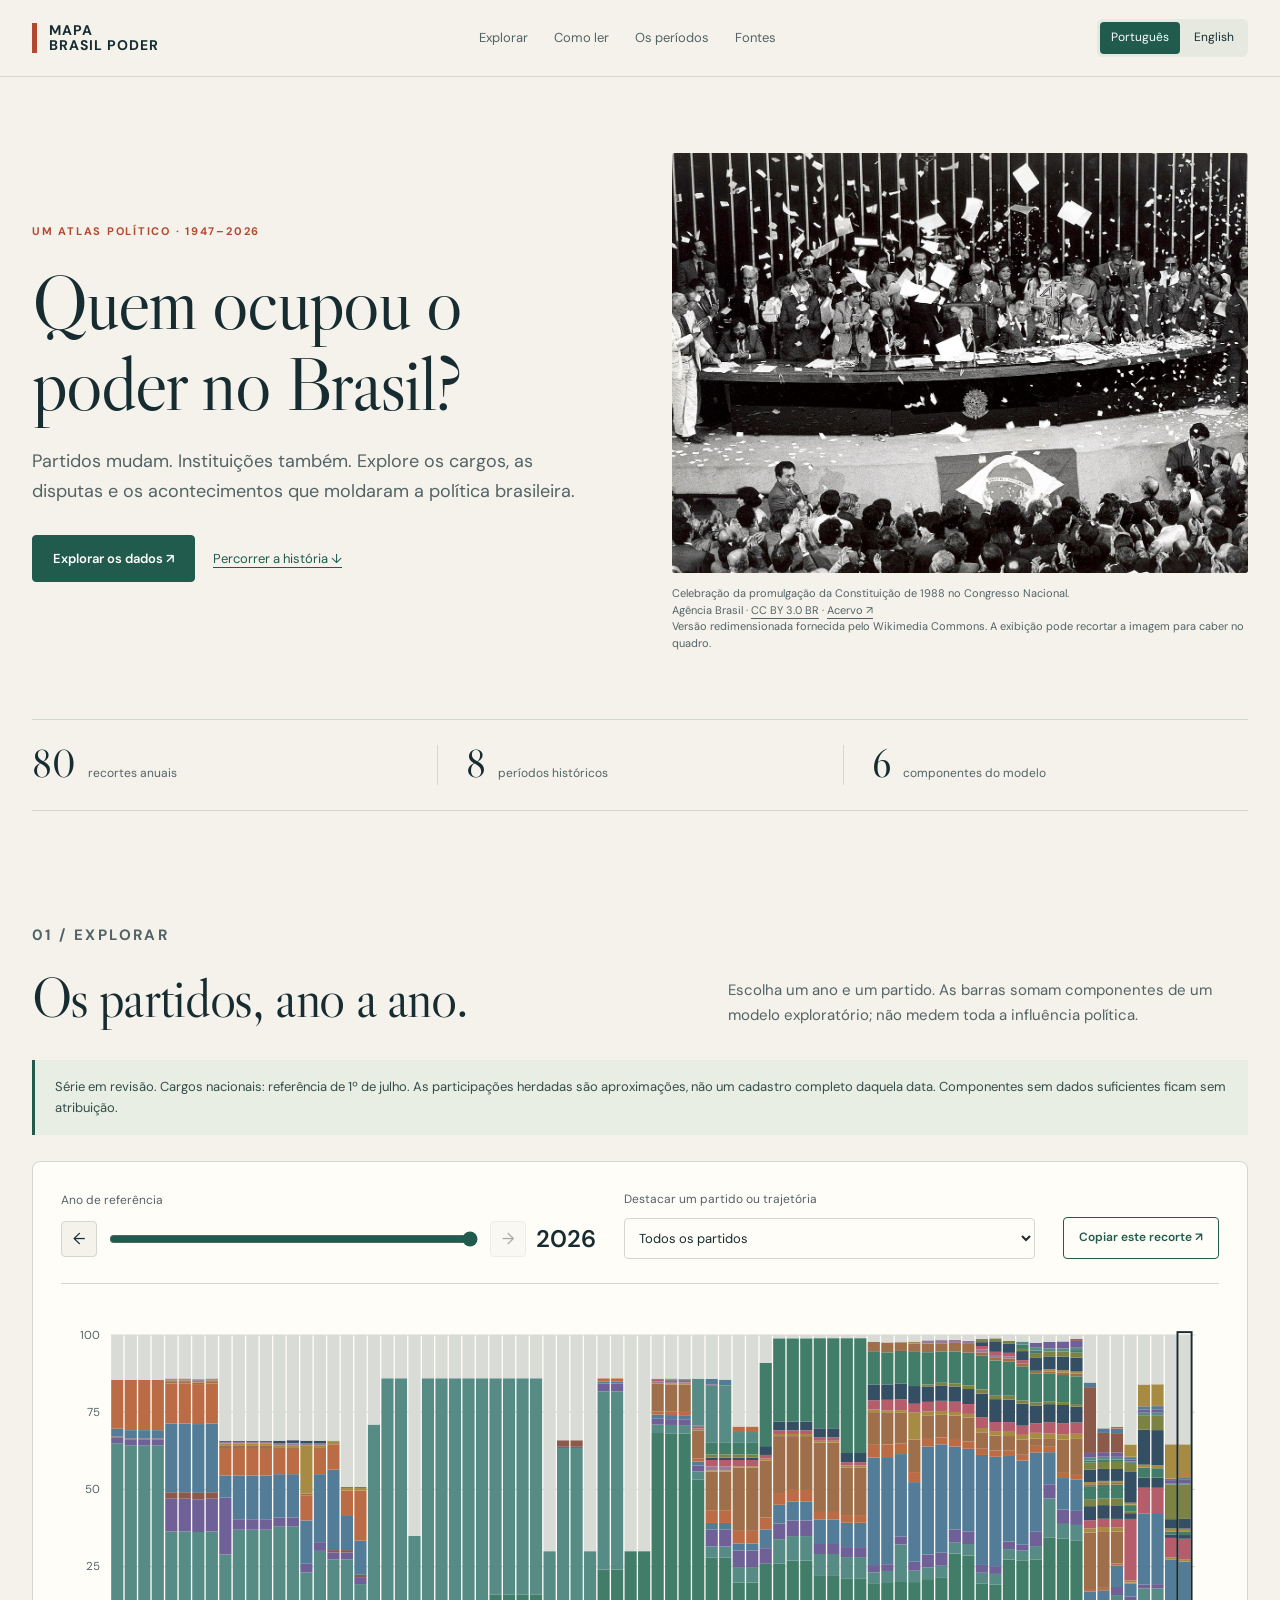
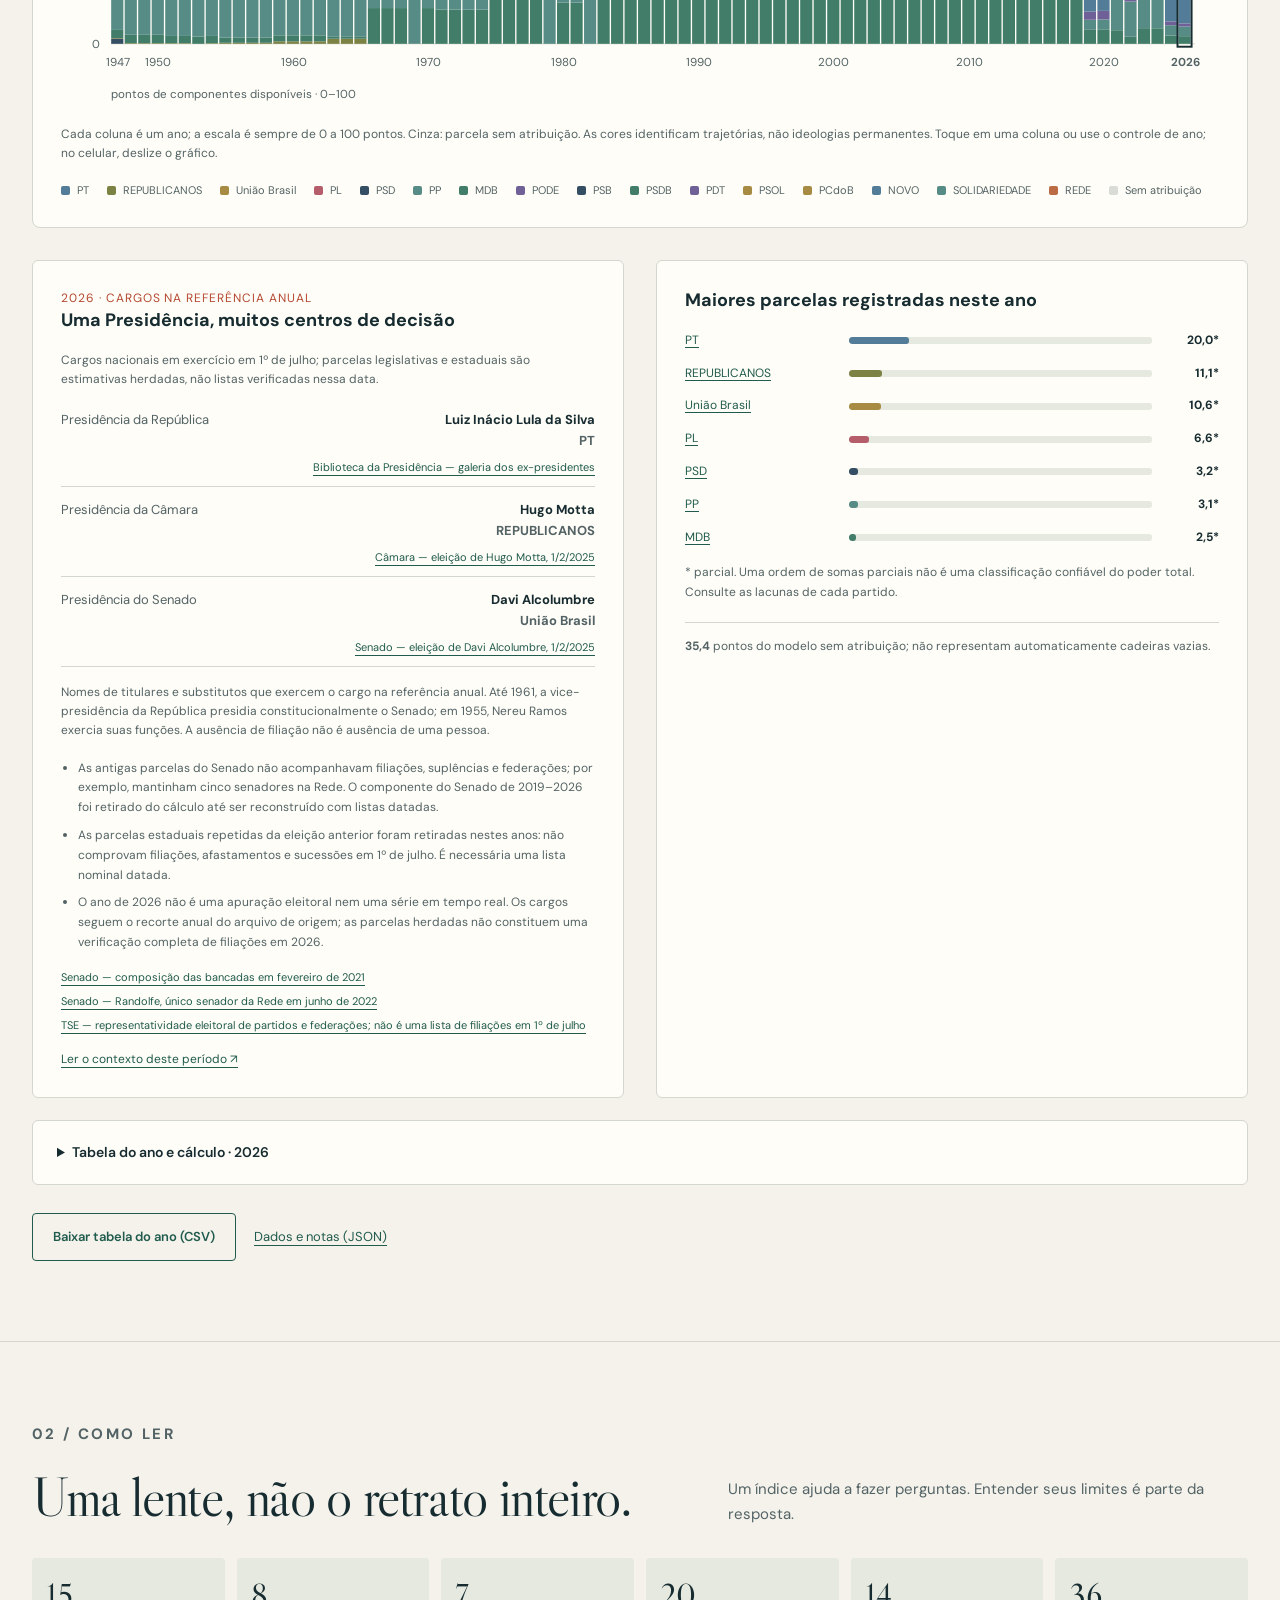
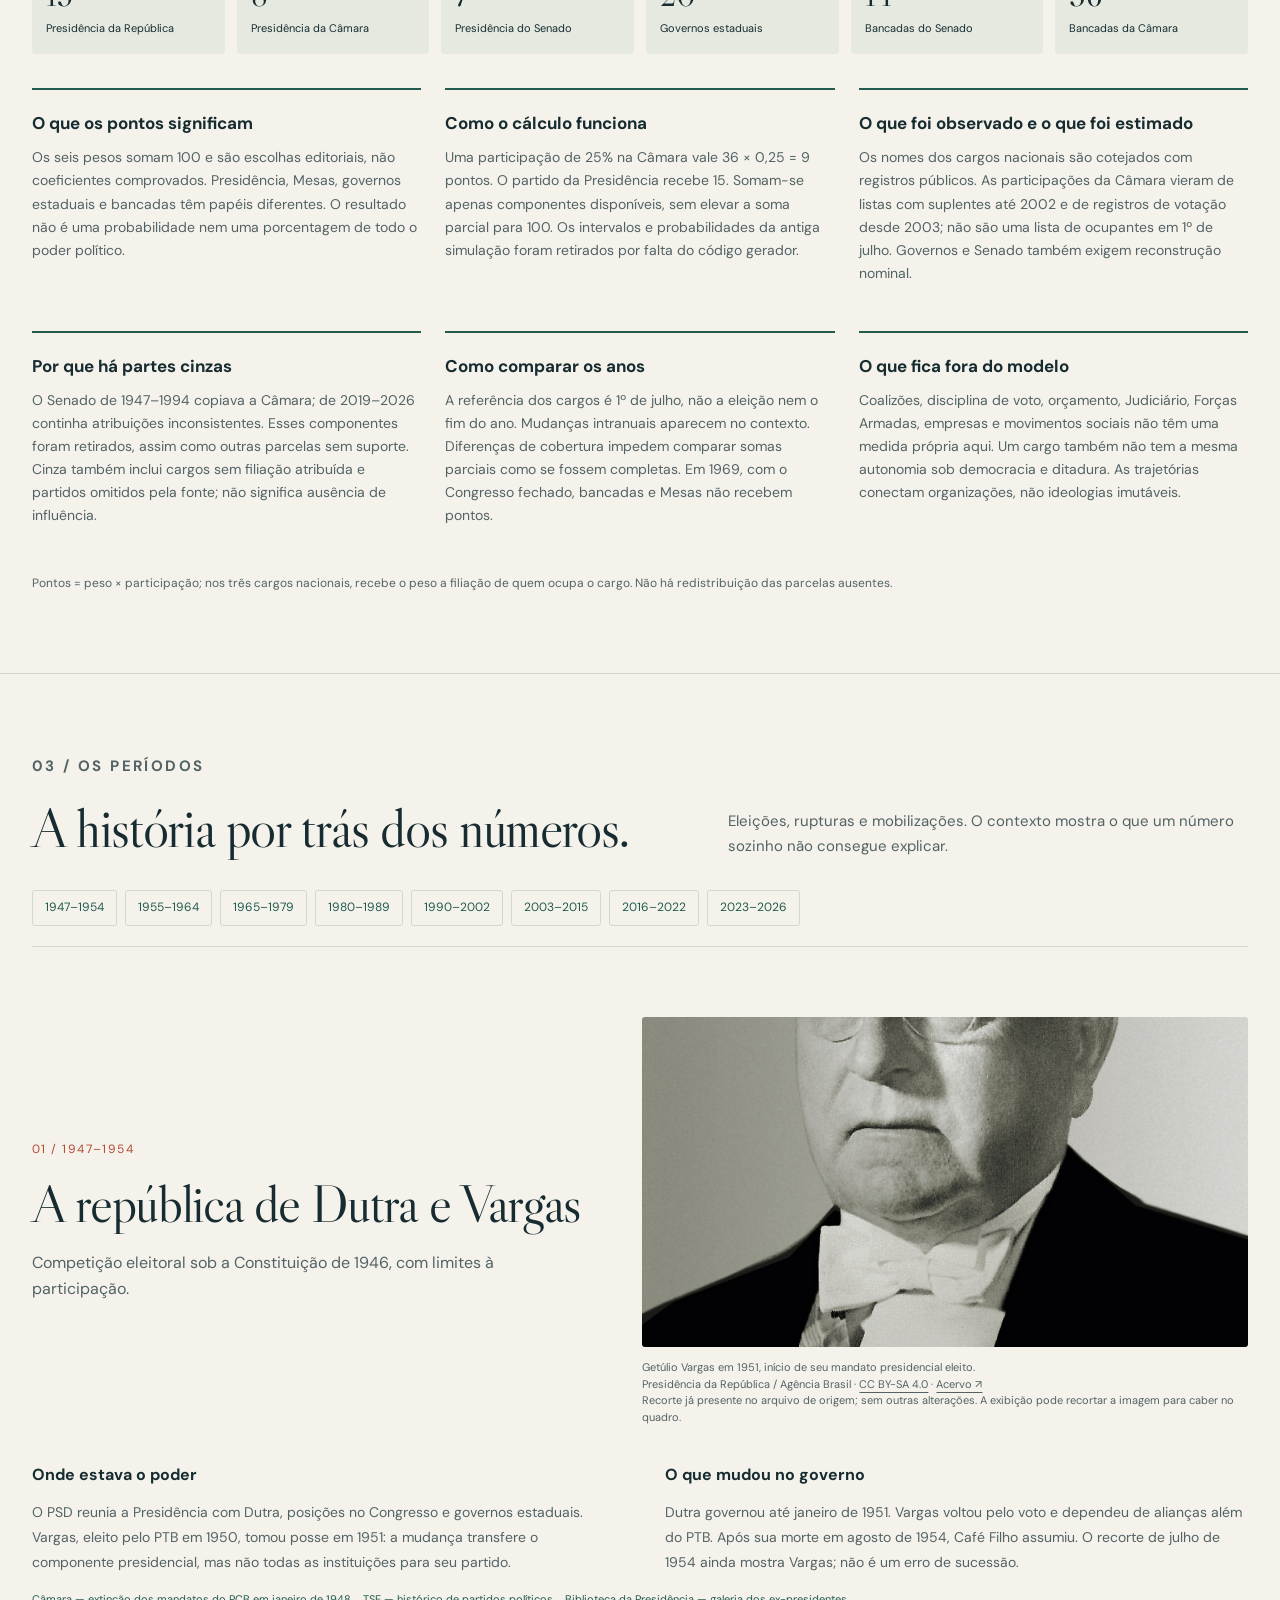
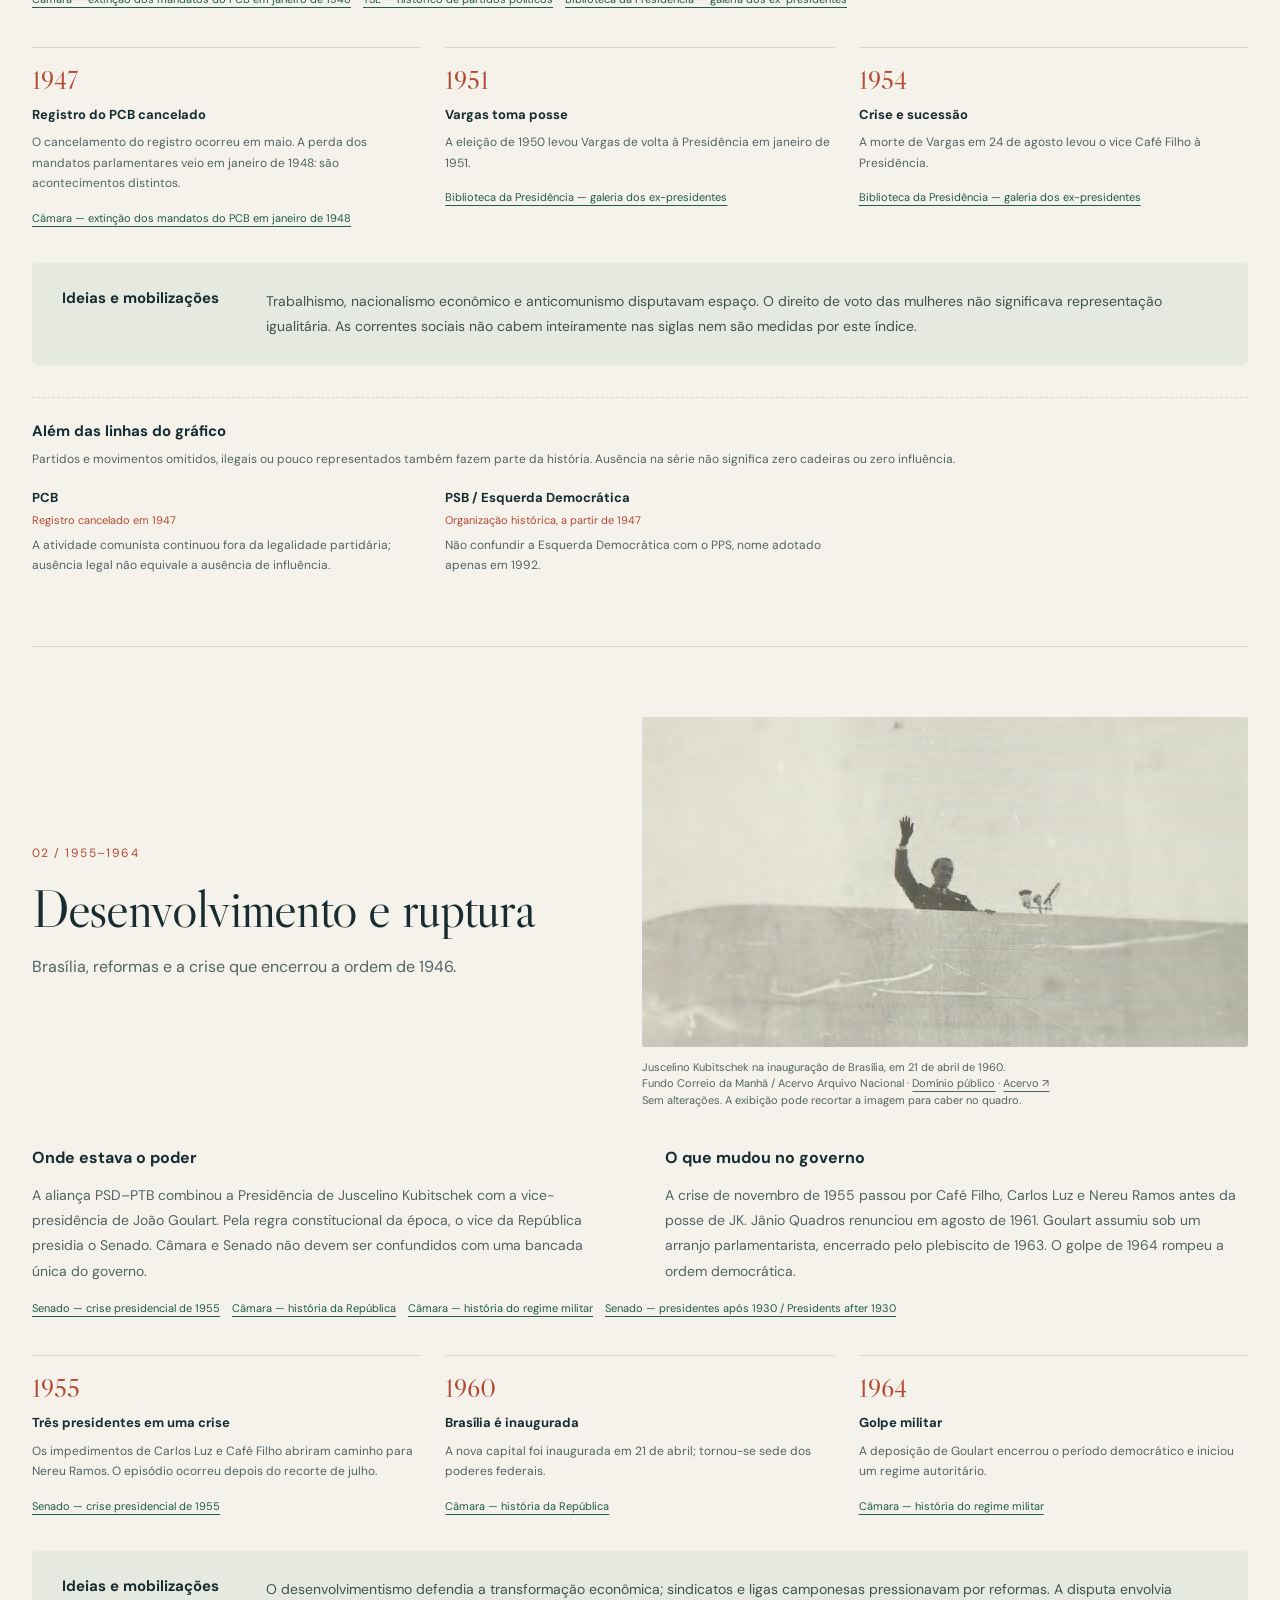
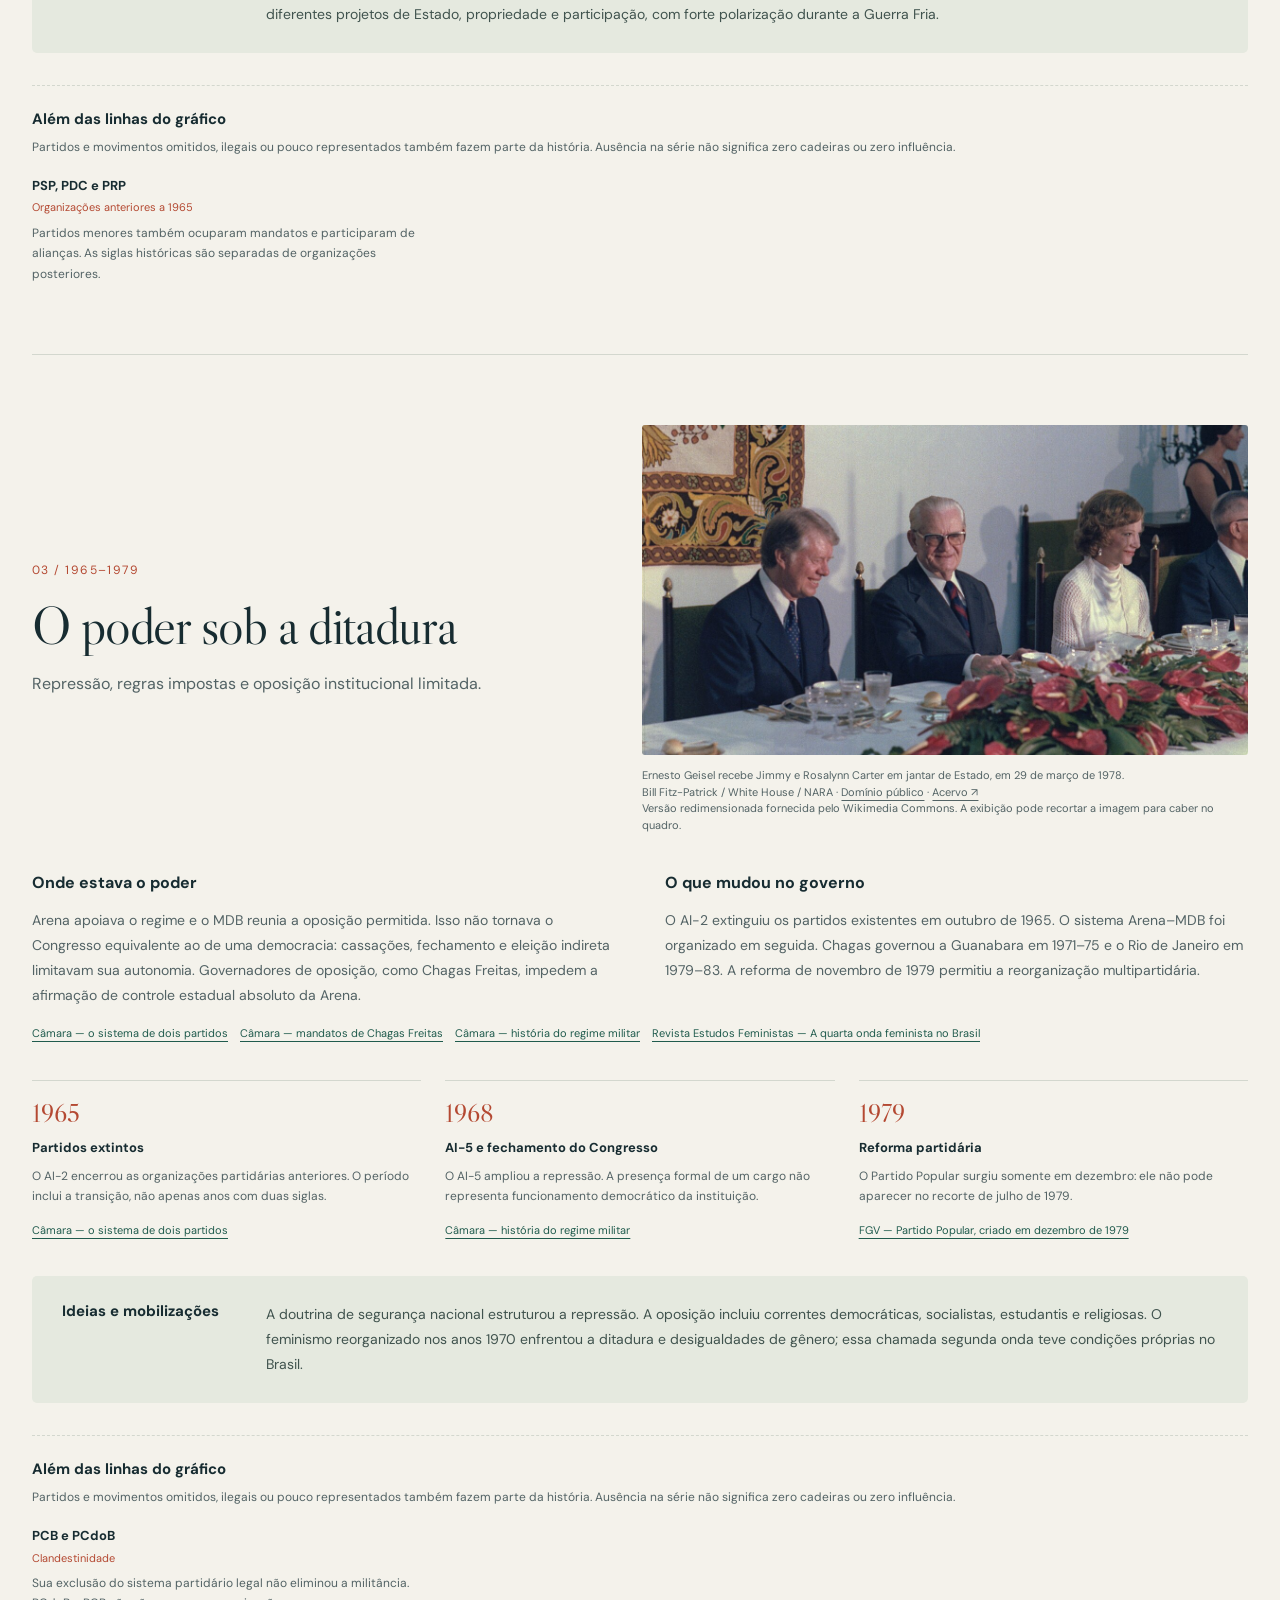
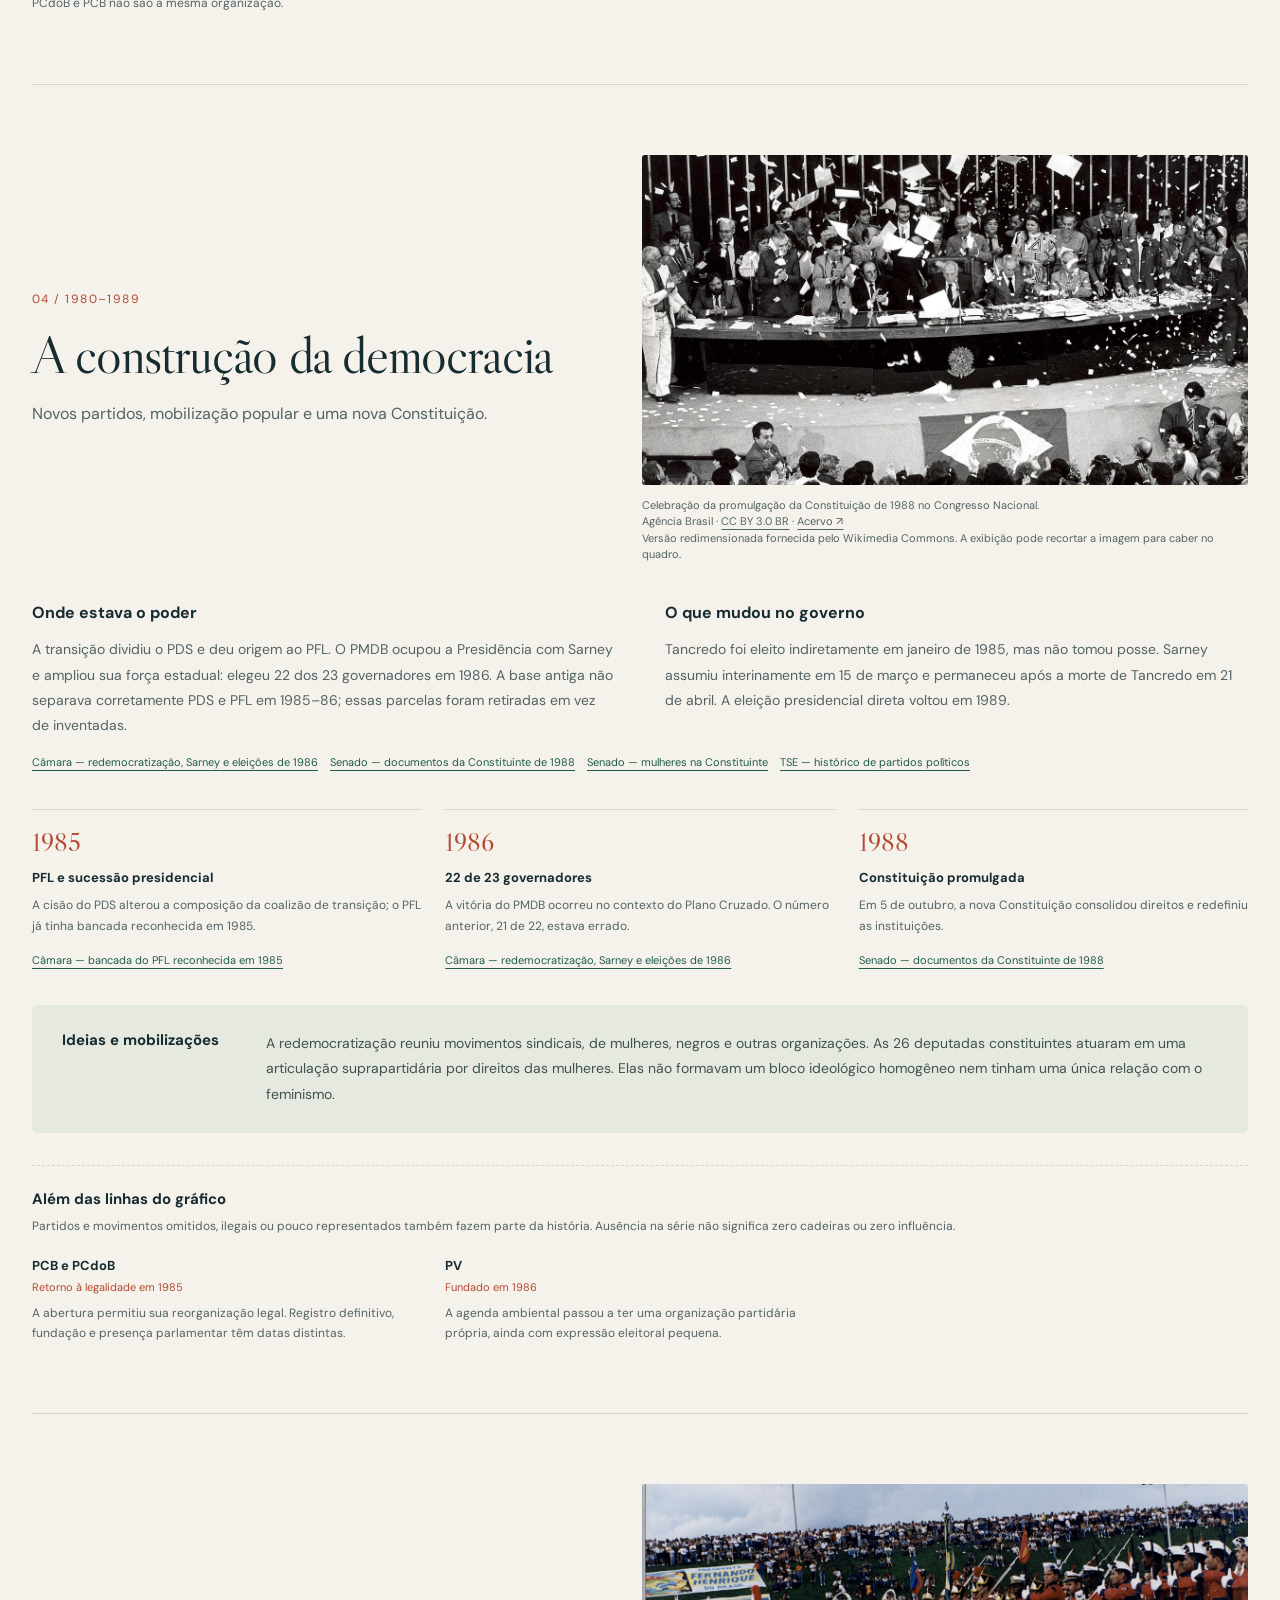
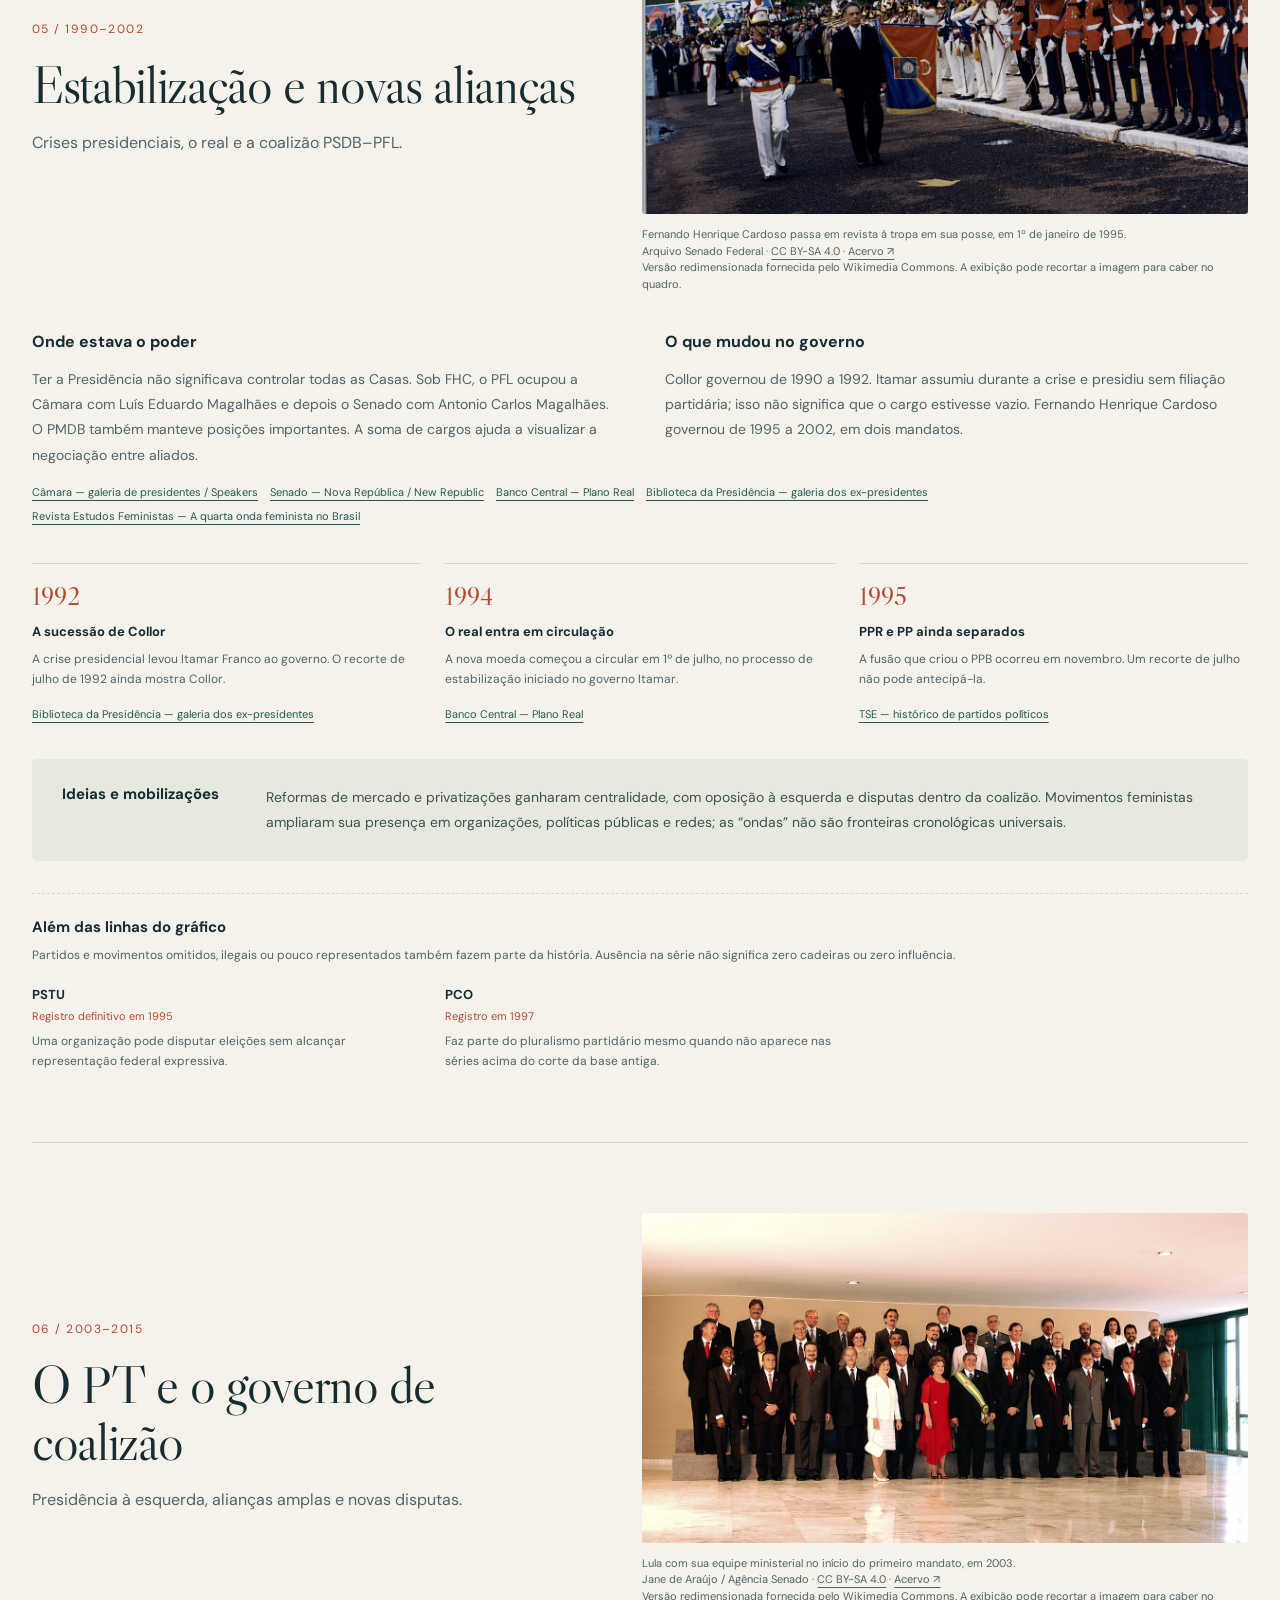
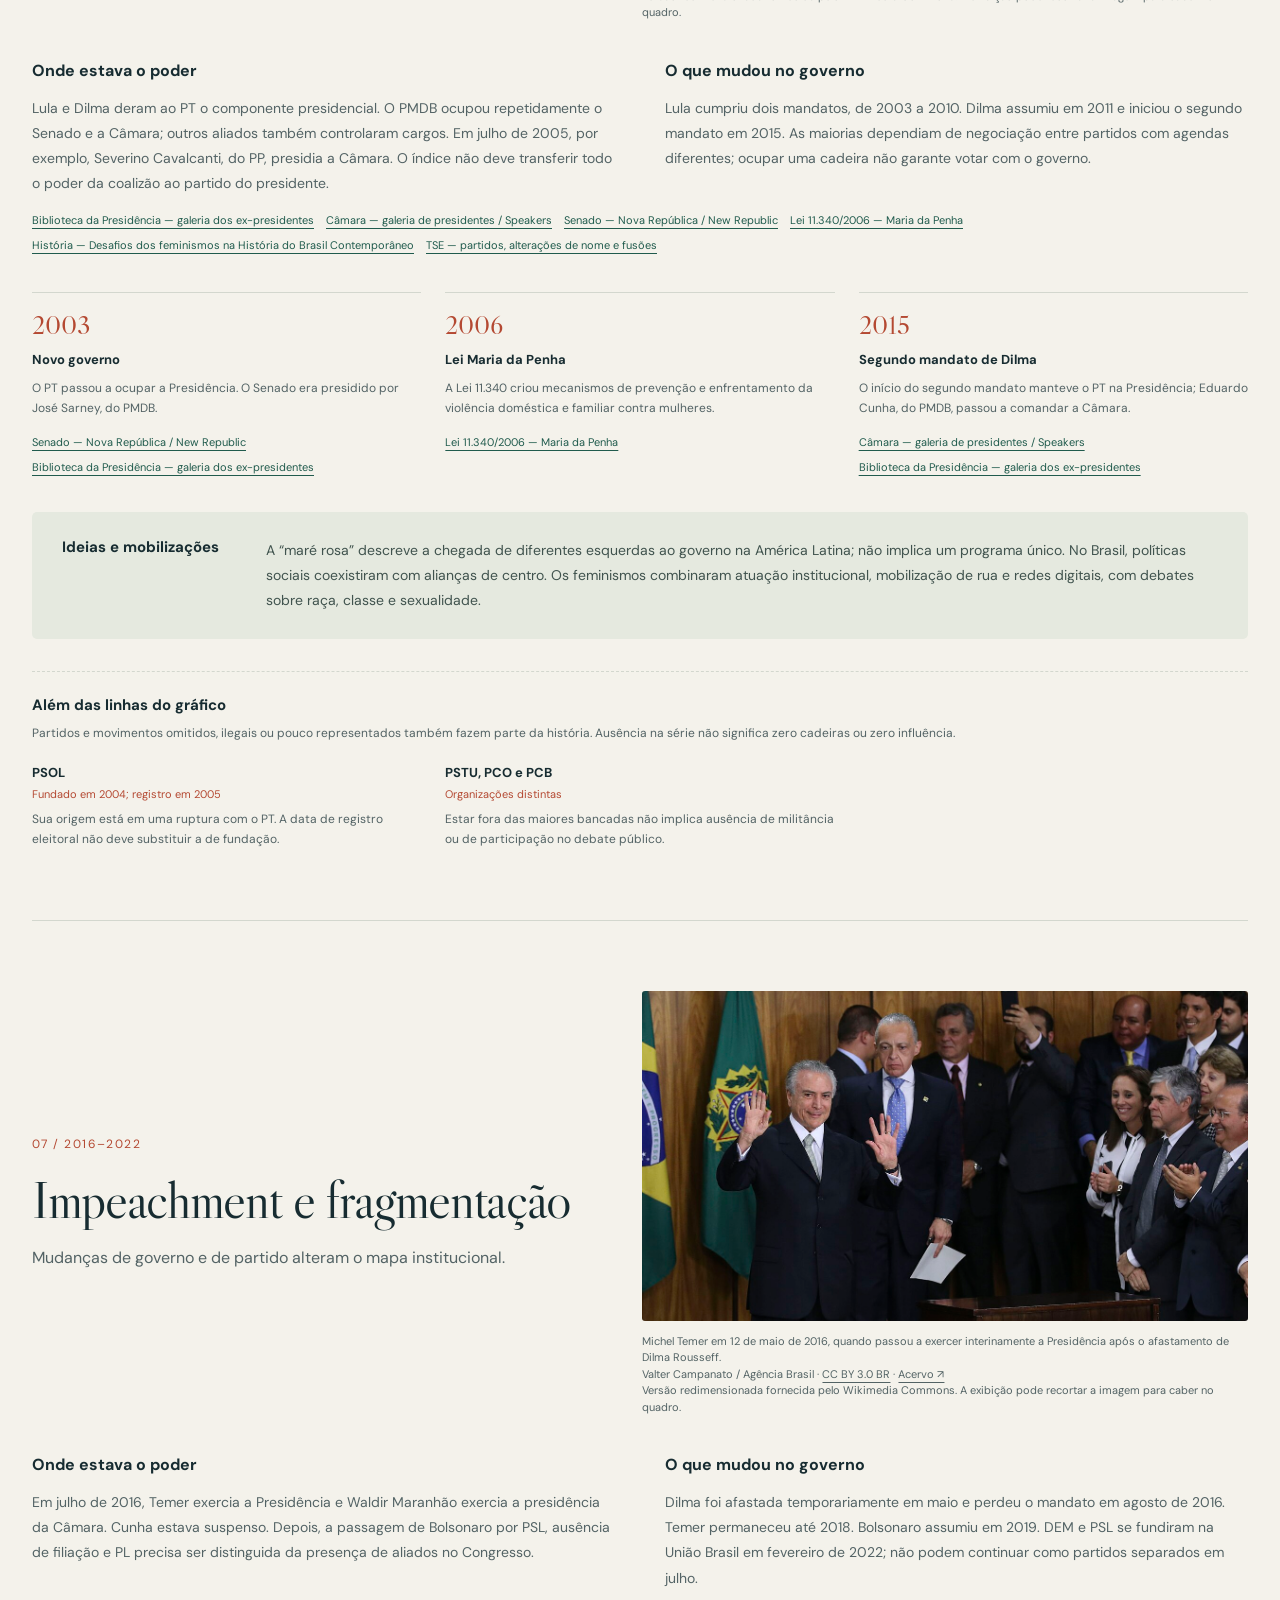
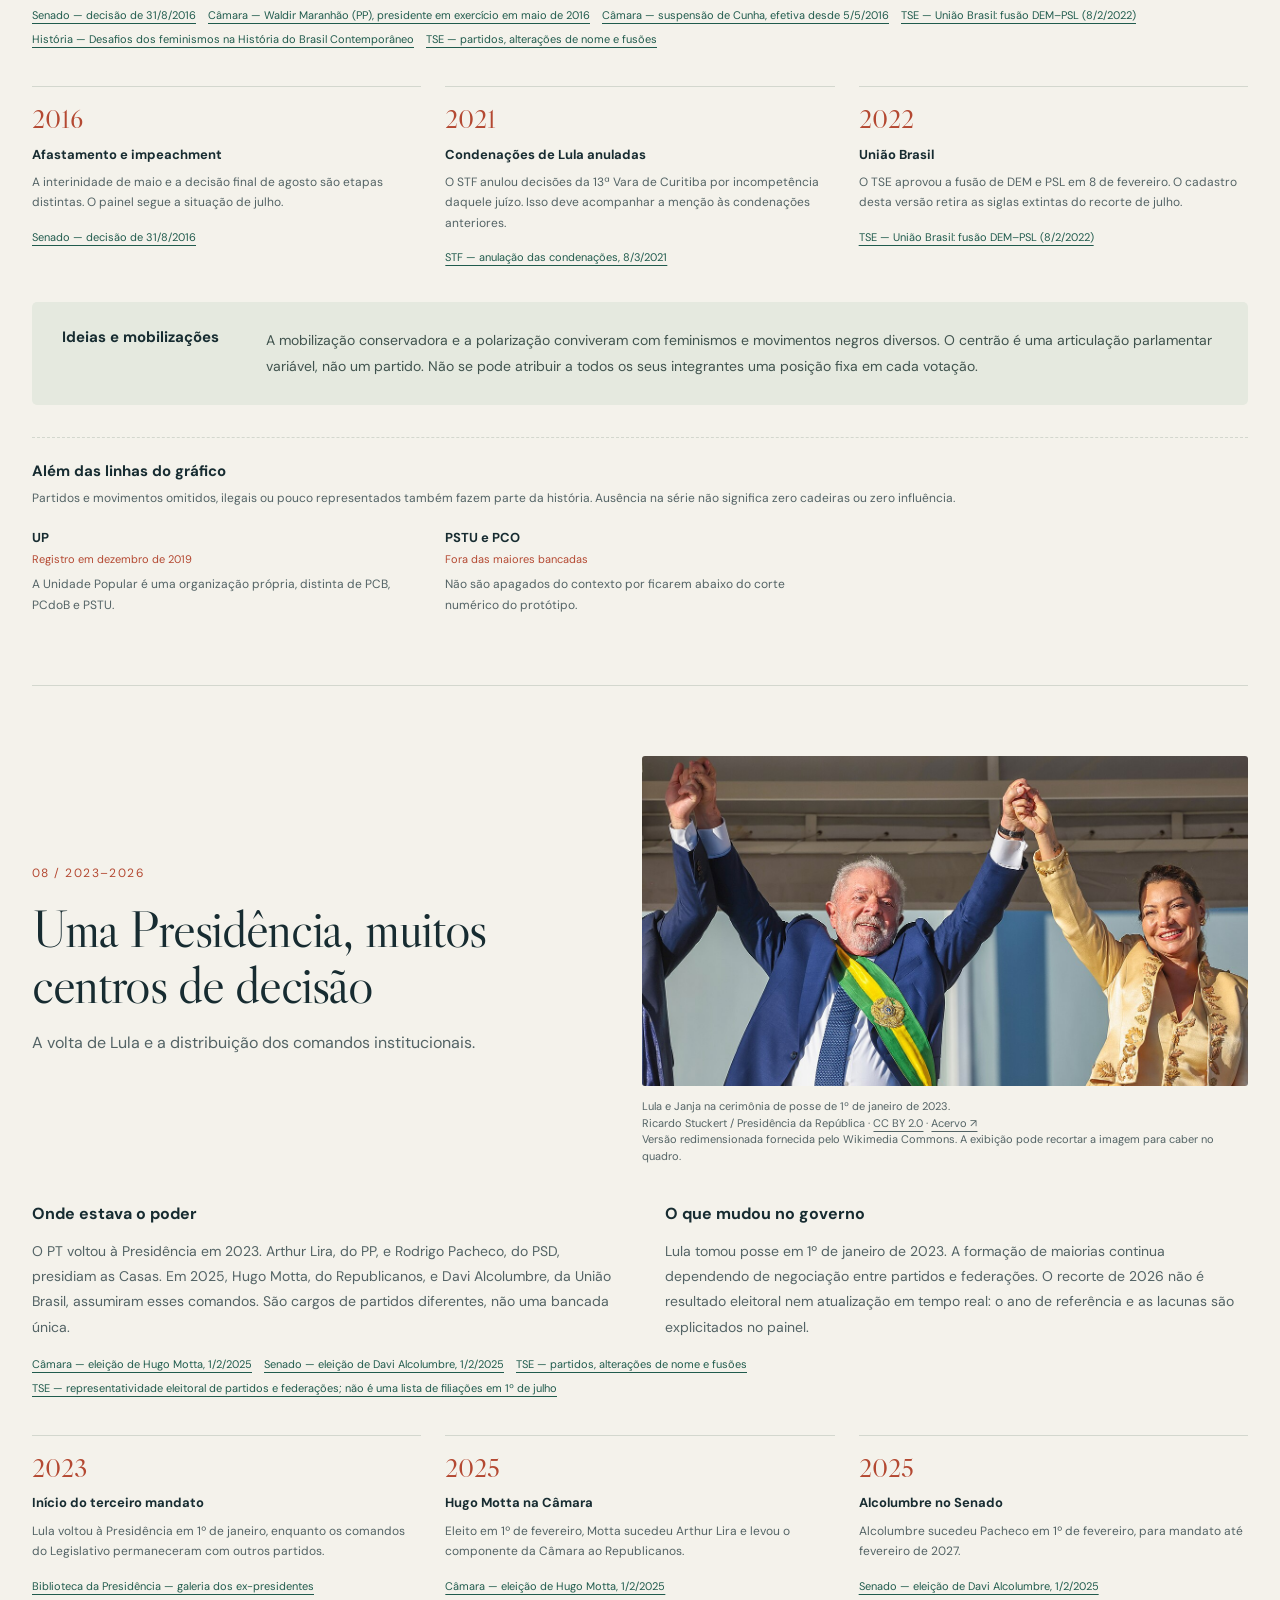
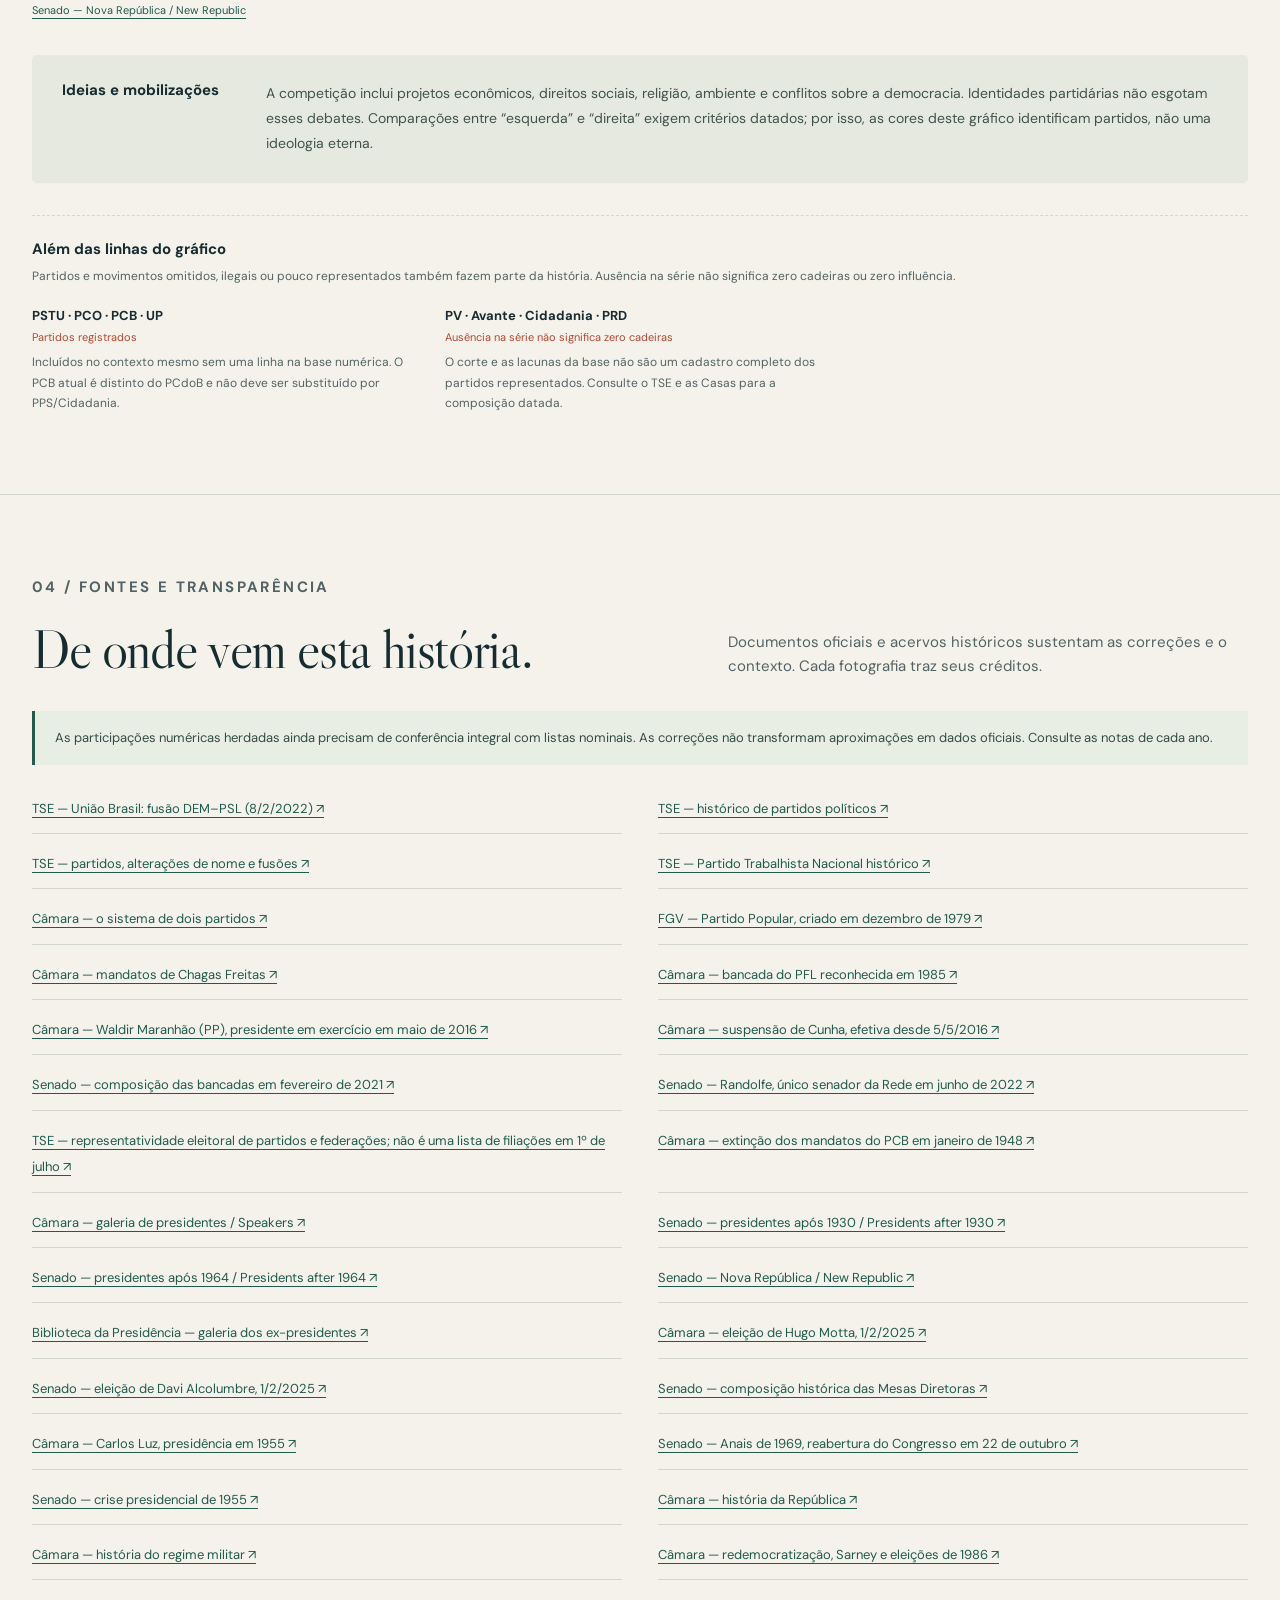
==== commit 88019a1f: "Correct historical attributions and publish cited bilingual atlas" ====
--- a/docs/index.html
+++ b/docs/index.html
@@ -1,132 +1,11 @@
-<!doctype html><html lang="en"><head><meta charset="utf-8">
-<meta name="viewport" content="width=device-width, initial-scale=1, viewport-fit=cover">
-<title>Brazil’s party power index, 1947–2026</title>
-<link rel="stylesheet" href="https://fonts.googleapis.com/css2?family=Bricolage+Grotesque:opsz,wght@12..96,500;12..96,800&family=Source+Serif+4:opsz,wght@8..60,400;8..60,600&display=swap">
-<style>
-:root{--bg:#eef1f4;--sf:#fff;--ink:#16202b;--mut:#5b6877;--line:#cfd6de;--c1:#c23b32;--c2:#e08a2c;--c3:#3f9b87;--c4:#3d79b9;--c5:#2c3f86;--c0:#8b95a1;--ac:#2c3f86;
-box-sizing:border-box;padding-top:env(safe-area-inset-top,0px);padding-bottom:env(safe-area-inset-bottom,0px);color-scheme:light}
-@media (prefers-color-scheme:dark){:root:not([data-theme="light"]){--bg:#111820;--sf:#18212b;--ink:#e8edf2;--mut:#9aa7b5;--line:#2c3947;--c1:#e0675e;--c2:#eca64f;--c3:#5bbfa9;--c4:#6aa3dd;--c5:#7f92e0;--c0:#8794a2;--ac:#7f92e0;color-scheme:dark}}
-:root[data-theme="dark"]{--bg:#111820;--sf:#18212b;--ink:#e8edf2;--mut:#9aa7b5;--line:#2c3947;--c1:#e0675e;--c2:#eca64f;--c3:#5bbfa9;--c4:#6aa3dd;--c5:#7f92e0;--c0:#8794a2;--ac:#7f92e0;color-scheme:dark}
-html{scroll-padding-top:env(safe-area-inset-top,0px);scroll-behavior:smooth}
-body{margin:0;background:var(--bg);color:var(--ink);font:18px/1.65 "Source Serif 4",Georgia,serif}
-.w{max-width:1160px;margin:0 auto;padding:0 24px}
-section{padding:clamp(56px,9vw,120px) 0;border-top:1px solid var(--line)}
-h1,h2,h3{font-family:"Bricolage Grotesque",Arial,sans-serif;letter-spacing:-.02em;margin:0}
-h1{font-weight:800;font-size:clamp(38px,7vw,84px);line-height:1;max-width:12em}
-h2{font-weight:800;font-size:clamp(28px,4.4vw,48px);line-height:1.05;margin-bottom:12px}
-h3{font-size:20px;margin:0 0 8px}
-.lede{color:var(--mut);max-width:42em;font-size:20px;margin:18px 0 0}
-.cards{display:grid;grid-template-columns:repeat(auto-fit,minmax(280px,1fr));gap:24px;margin-top:36px}
-.card{background:var(--sf);border:1px solid var(--line);border-radius:12px;padding:26px}
-.tag{font:700 12px "Bricolage Grotesque",Arial,sans-serif;letter-spacing:.08em;text-transform:uppercase;color:var(--ac);margin-bottom:10px}
-.card p{margin:0;font-size:17px}
-.stats{display:grid;grid-template-columns:repeat(auto-fit,minmax(200px,1fr));gap:24px;margin-top:48px}
-.sc{overflow-x:auto}#c{min-width:820px}.ctl{display:flex;gap:18px;flex-wrap:wrap;align-items:center;margin-bottom:14px;font:600 15px 'Bricolage Grotesque',Arial,sans-serif}.ctl select,.ctl input{font:inherit;color:var(--ink);background:var(--sf);border:1px solid var(--line);border-radius:8px;padding:6px}table{border-collapse:collapse;font-size:13px;width:100%}td,th{border-top:1px solid var(--line);padding:3px 6px;text-align:left}details{margin-top:12px;font-size:14px}footer a{color:var(--ac)}
-.stat b{display:block;font:800 46px/1 "Bricolage Grotesque",Arial,sans-serif;color:var(--ac)}.stat span{color:var(--mut);font-size:16px}
-.grid{display:grid;grid-template-columns:minmax(0,1fr) 360px;gap:28px;align-items:start;margin-top:36px}
-@media(max-width:940px){.grid{grid-template-columns:1fr}}
-svg{display:block;width:100%;height:auto}svg text{font:600 13px "Bricolage Grotesque",Arial,sans-serif}
-.band{transition:opacity .15s}.dim{opacity:.22}.lab{fill:#fff;stroke:rgba(0,0,0,.45);stroke-width:2.5px;paint-order:stroke;pointer-events:none}.ax{fill:var(--mut);font-weight:500!important}
-#p h3{font-size:30px}.off{color:var(--mut);font-size:15px;margin:4px 0}
-.row{display:grid;grid-template-columns:12px 1fr auto;gap:2px 10px;align-items:baseline;padding:8px 0;border-top:1px solid var(--line)}
-.row.f{background:color-mix(in srgb,var(--ink) 7%,transparent)}.sw{width:12px;height:12px;border-radius:3px;align-self:center}
-.nm,.v{font:700 15px "Bricolage Grotesque",Arial,sans-serif}.sub{grid-column:2/4;color:var(--mut);font-size:14px}
-.tie{display:inline-block;margin:6px 0;padding:2px 10px;border:1px solid var(--c2);border-radius:99px;font-size:14px}
-.key{margin-top:18px;font-size:14px;color:var(--mut)}.kf{margin:0 0 12px;display:flex;flex-wrap:wrap;gap:6px 8px;align-items:center}.kf b{width:100%;font:700 12px 'Bricolage Grotesque',Arial,sans-serif;letter-spacing:.08em;text-transform:uppercase}.kb{cursor:pointer;font:inherit;color:var(--ink);padding:2px 10px;font-size:13px}.key i{display:inline-block;width:12px;height:12px;border-radius:3px;margin-right:6px;vertical-align:-1px}
-.ban{display:flex;gap:28px;align-items:center;flex-wrap:wrap}.ban svg{width:120px;flex:none;color:var(--ac)}
-.ban .yr{font:800 14px "Bricolage Grotesque",Arial,sans-serif;letter-spacing:.1em;color:var(--ac)}
-.two{display:grid;grid-template-columns:minmax(0,1.3fr) minmax(0,1fr);gap:28px;margin-top:40px;align-items:start}
-@media(max-width:860px){.two{grid-template-columns:1fr}}
-.top{display:flex;flex-wrap:wrap;gap:10px;margin:0 0 20px}.chip{display:inline-flex;align-items:center;gap:8px;border:1px solid var(--line);border-radius:99px;padding:4px 14px;font-size:15px;background:var(--sf)}
-.chip i{width:10px;height:10px;border-radius:3px}.side{margin-top:36px;padding-top:22px;border-top:1px dashed var(--line);color:var(--mut)}
-.side .chip{background:transparent;color:var(--mut)}.side h3{font-size:16px;color:var(--mut)}
-footer{padding:60px 0 80px;color:var(--mut);font-size:15px;border-top:1px solid var(--line)}
-</style></head><body>
-<section style="border:0;padding-top:clamp(40px,7vw,90px)"><div class="w"><div class="ban"><svg viewBox="0 0 48 48" fill="none" stroke="currentColor" stroke-width="2" id="hico"></svg><div class="yr">1947 TO 2026</div></div>
-<h1 style="margin-top:20px">Which parties held power in Brazil</h1>
-<p class="lede">Eighty years of presidents, governors, senators and deputies, measured with one index of institutional power. Scroll through eight periods, each with what happened, why it shifted power, and which ideas drove it.</p>
-<div class="stats" id="stats"></div></div></section>
-<section id="chart"><div class="w"><h2>The index, year by year</h2>
-<p class="lede">Each strand is a party line, and its thickness is that line’s Party Political Power Index that year. Strands keep a fixed order from left (top) to right (bottom), so they never cross. Hover or tap a year, or use the arrow keys. The dashed line marks where election results replace estimated Senate seats; lighter strands are partly estimated years. Add #1974 (any year) to the page link, or click a party below the chart to open a year.</p>
-<div class="grid"><div class="card"><div class="ctl"><label>Year <input type="range" id="yr" step="1"> <b id="yv"></b></label><label>Highlight <select id="ps"><option value="">none</option></select></label></div><div class="sc"><svg id="c" viewBox="0 0 1000 440" role="img" aria-label="Stacked chart of party power index by year, 1947 to 2026" tabindex="0"></svg></div><div class="key" id="k"></div></div><div class="card" id="p" aria-live="polite"></div></div></div></section>
-<section><div class="w"><h2>How the index works</h2><p class="lede">What is measured, how it is calculated, and what it can and cannot tell you.</p><div class="cards" id="m"></div></div></section>
-<div id="periods"></div>
-<section><div class="w"><h2>Things worth noticing</h2><p class="lede">Calculated directly from the data above.</p><div class="cards" id="f"></div></div></section>
-<footer><div class="w"><p>The pictures here are drawn symbols. Photographs and portraits are not included because I could not obtain licensed images in this environment.</p><p>Sources and checks: <a href="https://dadosabertos.camara.leg.br">Chamber open data</a>, <a href="https://legis.senado.leg.br/dadosabertos">Senate open data</a>, <a href="https://dadosabertos.tse.jus.br">TSE election data</a>, <a href="https://www.camara.leg.br/noticias/90158-apenas-dois-partidos-no-regime-militar-2">Chamber on the two-party regime</a>, <a href="https://www.tse.jus.br/jurisprudencia/julgados-historicos/cancelamento-de-registro-do-partido-comunista-brasileiro">TSE on the PCB ban</a>, <a href="https://www.tse.jus.br/comunicacao/noticias/2022/Fevereiro/tse-aprova-registro-do-partido-uniao-brasil">TSE on União Brasil</a>, <a href="https://www12.senado.leg.br/noticias/especiais/arquivo-s/guanabara-o-efemero-estado-criado-por-jk-e-extinto-pela-ditadura-militar">Senate on Guanabara</a>, <a href="https://atlas.fgv.br/verbete/5458">FGV on Dutra</a>. Figures before 1995 are estimates and a rough picture; card text is written from general knowledge and only partly checked against these sources.</p></div></footer>
-<script>(()=>{
-const D={"years":[1947,1948,1949,1950,1951,1952,1953,1954,1955,1956,1957,1958,1959,1960,1961,1962,1963,1964,1965,1966,1967,1968,1969,1970,1971,1972,1973,1974,1975,1976,1977,1978,1979,1980,1981,1982,1983,1984,1985,1986,1987,1988,1989,1990,1991,1992,1993,1994,1995,1996,1997,1998,1999,2000,2001,2002,2003,2004,2005,2006,2007,2008,2009,2010,2011,2012,2013,2014,2015,2016,2017,2018,2019,2020,2021,2022,2023,2024,2025,2026],"rows":{"1947":[["PCB",2.96,1.5,5.6,0.0,23.9,null,"PCB","PCB",0.0,3.77],["PDC",1.04,0.1,3.7,0.0,2.8,null,"PDC","PDC",0.0,0.44],["PR (1945)",3.46,1.7,6.6,0.0,23.9,null,"PR (1945)","PR (1945)",1.29,3.77],["PSD (1945)",68.09,61.9,74.8,1.0,271.3,null,"PSD (1945)","PSD (1945)",15.43,42.83],["PSP",2.44,0.9,5.6,0.0,12.6,null,"PSP","PSP",1.29,2.0],["PST",1.12,0.2,3.7,0.0,4.2,null,"PST","PST",0.0,0.67],["PTB (1945)",4.22,2.3,6.9,0.0,36.5,null,"PTB (1945)","PTB (1945)",0.0,5.77],["UDN",19.12,14.5,23.7,0.0,130.7,null,"UDN","UDN",9.0,20.64]],"1948":[["PDC",1.07,0.1,3.8,0.0,2.9,null,"PDC","PDC",0.0,0.47],["PR (1945)",3.67,1.8,6.8,0.0,25.1,null,"PR (1945)","PR (1945)",1.29,3.96],["PSD (1945)",69.39,63.5,75.9,1.0,284.5,null,"PSD (1945)","PSD (1945)",15.43,44.92],["PSP",2.51,0.9,5.7,0.0,13.3,null,"PSP","PSP",1.29,2.09],["PST",1.17,0.2,3.9,0.0,4.4,null,"PST","PST",0.0,0.7],["PTB (1945)",4.39,2.5,7.1,0.0,38.3,null,"PTB (1945)","PTB (1945)",0.0,6.05],["UDN",19.76,15.0,24.5,0.0,137.1,null,"UDN","UDN",9.0,21.65]],"1949":[["PDC",1.01,0.1,3.7,0.0,2.9,null,"PDC","PDC",0.0,0.47],["PR (1945)",3.64,1.8,6.8,0.0,25.1,null,"PR (1945)","PR (1945)",1.29,3.96],["PSD (1945)",69.37,63.4,75.9,1.0,284.5,null,"PSD (1945)","PSD (1945)",15.43,44.92],["PSP",2.57,0.9,5.9,0.0,13.3,null,"PSP","PSP",1.29,2.09],["PST",1.14,0.2,3.7,0.0,4.4,null,"PST","PST",0.0,0.7],["PTB (1945)",4.39,2.5,7.1,0.0,38.3,null,"PTB (1945)","PTB (1945)",0.0,6.05],["UDN",19.75,15.1,24.5,0.0,137.1,null,"UDN","UDN",9.0,21.65]],"1950":[["PDC",1.07,0.1,3.7,0.0,2.9,null,"PDC","PDC",0.0,0.47],["PR (1945)",3.67,1.8,6.8,0.0,25.1,null,"PR (1945)","PR (1945)",1.29,3.96],["PSD (1945)",69.52,63.3,75.9,1.0,284.5,null,"PSD (1945)","PSD (1945)",15.43,44.92],["PSP",2.53,0.9,5.7,0.0,13.3,null,"PSP","PSP",1.29,2.09],["PST",1.14,0.2,3.8,0.0,4.4,null,"PST","PST",0.0,0.7],["PTB (1945)",4.41,2.5,7.2,0.0,38.3,null,"PTB (1945)","PTB (1945)",0.0,6.05],["UDN",19.74,15.1,24.6,0.0,137.1,null,"UDN","UDN",9.0,21.65]],"1951":[["PDC",1.05,0.1,3.8,0.0,2.7,null,"PDC","PDC",0.0,0.42],["PL (Libertador)",1.42,0.4,4.1,0.0,6.7,null,"PL (Libertador)","PL (Libertador)",0.0,1.06],["PODE",1.5,0.4,4.3,0.0,8.1,null,"PTN","PTN/Podemos line",0.0,1.27],["PR (1945)",3.16,1.4,6.3,0.0,20.1,null,"PR (1945)","PR (1945)",1.29,3.18],["PRP",1.26,0.3,4.0,0.0,5.4,null,"PRP","PRP",0.0,0.85],["PRT",1.02,0.1,3.7,0.0,2.7,null,"PRT","PRT",0.0,0.42],["PSD (1945)",38.79,32.3,45.9,0.88,192.0,null,"PSD (1945)","PSD (1945)",16.71,30.32],["PSP",11.73,7.7,17.9,0.0,37.6,null,"PSP","PSP",1.29,5.94],["PST",2.77,1.1,5.9,0.0,16.1,null,"PST","PST",1.29,2.54],["PTB (1945)",24.5,17.8,34.4,0.12,90.0,null,"PTB (1945)","PTB (1945)",1.29,14.21],["UDN",16.37,11.9,20.7,0.0,130.3,null,"UDN","UDN",5.14,20.57]],"1952":[["PDC",1.04,0.1,3.7,0.0,2.7,null,"PDC","PDC",0.0,0.42],["PL (Libertador)",1.42,0.3,4.1,0.0,6.7,null,"PL (Libertador)","PL (Libertador)",0.0,1.06],["PODE",1.5,0.4,4.1,0.0,8.1,null,"PTN","PTN/Podemos line",0.0,1.27],["PR (1945)",3.19,1.4,6.3,0.0,20.1,null,"PR (1945)","PR (1945)",1.29,3.18],["PRP",1.26,0.3,4.0,0.0,5.4,null,"PRP","PRP",0.0,0.85],["PRT",1.04,0.1,3.7,0.0,2.7,null,"PRT","PRT",0.0,0.42],["PSD (1945)",38.82,32.4,46.0,0.89,192.0,null,"PSD (1945)","PSD (1945)",16.71,30.32],["PSP",11.88,7.8,17.9,0.0,37.6,null,"PSP","PSP",1.29,5.94],["PST",2.74,1.1,5.9,0.0,16.1,null,"PST","PST",1.29,2.54],["PTB (1945)",24.42,17.9,34.4,0.1,90.0,null,"PTB (1945)","PTB (1945)",1.29,14.21],["UDN",16.31,11.7,20.8,0.0,130.3,null,"UDN","UDN",5.14,20.57]],"1953":[["PL (Libertador)",1.34,0.3,4.0,0.0,6.7,null,"PL (Libertador)","PL (Libertador)",0.0,1.06],["PODE",1.51,0.4,4.2,0.0,8.1,null,"PTN","PTN/Podemos line",0.0,1.27],["PR (1945)",3.17,1.5,6.3,0.0,20.1,null,"PR (1945)","PR (1945)",1.29,3.18],["PRP",1.27,0.3,3.9,0.0,5.4,null,"PRP","PRP",0.0,0.85],["PRT",1.06,0.1,3.8,0.0,2.7,null,"PRT","PRT",0.0,0.42],["PSD (1945)",38.93,32.3,46.1,0.89,192.0,null,"PSD (1945)","PSD (1945)",16.71,30.32],["PSP",11.68,7.7,17.8,0.0,37.6,null,"PSP","PSP",1.29,5.94],["PST",2.8,1.1,6.0,0.0,16.1,null,"PST","PST",1.29,2.54],["PTB (1945)",24.43,17.9,34.3,0.1,90.0,null,"PTB (1945)","PTB (1945)",1.29,14.21],["UDN",16.26,11.8,20.6,0.0,130.3,null,"UDN","UDN",5.14,20.57]],"1954":[["PDC",1.03,0.1,3.7,0.0,2.7,null,"PDC","PDC",0.0,0.42],["PL (Libertador)",1.37,0.4,4.1,0.0,6.7,null,"PL (Libertador)","PL (Libertador)",0.0,1.06],["PODE",1.51,0.4,4.1,0.0,8.1,null,"PTN","PTN/Podemos line",0.0,1.27],["PR (1945)",3.17,1.4,6.3,0.0,20.1,null,"PR (1945)","PR (1945)",1.29,3.18],["PRP",1.24,0.3,3.9,0.0,5.4,null,"PRP","PRP",0.0,0.85],["PRT",1.01,0.1,3.7,0.0,2.7,null,"PRT","PRT",0.0,0.42],["PSD (1945)",38.87,32.2,46.2,0.89,192.0,null,"PSD (1945)","PSD (1945)",16.71,30.32],["PSP",11.68,7.8,17.9,0.0,37.6,null,"PSP","PSP",1.29,5.94],["PST",2.75,1.1,6.0,0.0,16.1,null,"PST","PST",1.29,2.54],["PTB (1945)",24.43,17.8,34.2,0.1,90.0,null,"PTB (1945)","PTB (1945)",1.29,14.21],["UDN",16.26,11.7,20.7,0.0,130.3,null,"UDN","UDN",5.14,20.57]],"1955":[["PDC",1.15,0.2,4.0,0.0,4.7,null,"PDC","PDC",0.0,0.41],["PL (Libertador)",1.99,0.8,4.6,0.0,14.1,null,"PL (Libertador)","PL (Libertador)",0.0,1.21],["PODE",2.2,0.7,5.4,0.0,10.6,null,"PTN","PTN/Podemos line",1.29,0.91],["PR (1945)",2.74,1.4,5.3,0.0,23.5,null,"PR (1945)","PR (1945)",0.0,2.02],["PRP",1.41,0.4,4.1,0.0,8.2,null,"PRP","PRP",0.0,0.71],["PSB",1.15,0.2,3.9,0.0,4.7,null,"PSB","PSB",0.0,0.41],["PSD (1945)",41.18,34.6,48.6,0.95,170.6,null,"PSD (1945)","PSD (1945)",11.57,31.64],["PSP",19.67,12.9,30.3,0.05,48.2,null,"PSP","PSP",1.29,4.15],["PTB (1945)",14.11,10.1,18.3,0.0,102.4,null,"PTB (1945)","PTB (1945)",5.14,18.98],["UDN",17.47,13.2,22.1,0.0,122.4,null,"UDN","UDN",7.71,20.25]],"1956":[["PDC",1.12,0.2,3.7,0.0,4.7,null,"PDC","PDC",0.0,0.41],["PL (Libertador)",1.96,0.8,4.5,0.0,14.1,null,"PL (Libertador)","PL (Libertador)",0.0,1.21],["PODE",2.16,0.7,5.4,0.0,10.6,null,"PTN","PTN/Podemos line",1.29,0.91],["PR (1945)",2.76,1.4,5.3,0.0,23.5,null,"PR (1945)","PR (1945)",0.0,2.02],["PRP",1.44,0.4,4.2,0.0,8.2,null,"PRP","PRP",0.0,0.71],["PSB",1.17,0.2,3.7,0.0,4.7,null,"PSB","PSB",0.0,0.41],["PSD (1945)",48.97,41.9,57.7,1.0,170.6,null,"PSD (1945)","PSD (1945)",11.57,31.64],["PSP",5.32,3.1,8.4,0.0,48.2,null,"PSP","PSP",1.29,4.15],["PTB (1945)",21.07,16.3,27.2,0.0,102.4,null,"PTB (1945)","PTB (1945)",5.14,18.98],["UDN",17.41,13.0,21.8,0.0,122.4,null,"UDN","UDN",7.71,20.25]],"1957":[["PDC",1.16,0.2,3.9,0.0,4.7,null,"PDC","PDC",0.0,0.41],["PL (Libertador)",1.94,0.8,4.7,0.0,14.1,null,"PL (Libertador)","PL (Libertador)",0.0,1.21],["PODE",2.19,0.7,5.3,0.0,10.6,null,"PTN","PTN/Podemos line",1.29,0.91],["PR (1945)",2.77,1.4,5.3,0.0,23.5,null,"PR (1945)","PR (1945)",0.0,2.02],["PRP",1.46,0.4,4.1,0.0,8.2,null,"PRP","PRP",0.0,0.71],["PSB",1.17,0.2,4.0,0.0,4.7,null,"PSB","PSB",0.0,0.41],["PSD (1945)",48.9,41.7,57.6,1.0,170.6,null,"PSD (1945)","PSD (1945)",11.57,31.64],["PSP",5.38,3.1,8.4,0.0,48.2,null,"PSP","PSP",1.29,4.15],["PTB (1945)",21.09,16.2,26.9,0.0,102.4,null,"PTB (1945)","PTB (1945)",5.14,18.98],["UDN",17.57,13.2,22.0,0.0,122.4,null,"UDN","UDN",7.71,20.25]],"1958":[["PDC",1.11,0.2,3.8,0.0,4.7,null,"PDC","PDC",0.0,0.41],["PL (Libertador)",1.99,0.8,4.6,0.0,14.1,null,"PL (Libertador)","PL (Libertador)",0.0,1.21],["PODE",2.17,0.7,5.4,0.0,10.6,null,"PTN","PTN/Podemos line",1.29,0.91],["PR (1945)",2.82,1.3,5.4,0.0,23.5,null,"PR (1945)","PR (1945)",0.0,2.02],["PRP",1.43,0.4,4.2,0.0,8.2,null,"PRP","PRP",0.0,0.71],["PSB",1.15,0.2,3.8,0.0,4.7,null,"PSB","PSB",0.0,0.41],["PSD (1945)",48.88,41.6,57.4,1.0,170.6,null,"PSD (1945)","PSD (1945)",11.57,31.64],["PSP",5.36,3.1,8.4,0.0,48.2,null,"PSP","PSP",1.29,4.15],["PTB (1945)",21.16,16.1,27.1,0.0,102.4,null,"PTB (1945)","PTB (1945)",5.14,18.98],["UDN",17.58,13.3,22.0,0.0,122.4,null,"UDN","UDN",7.71,20.25]],"1959":[["PDC",3.03,1.0,6.5,0.0,11.5,null,"PDC","PDC",2.45,1.82],["PL (Libertador)",1.48,0.4,4.2,0.0,8.1,null,"PL (Libertador)","PL (Libertador)",0.0,1.27],["PODE",1.58,0.5,4.2,0.0,9.2,null,"PTN","PTN/Podemos line",0.0,1.45],["PR (1945)",3.36,1.8,6.0,0.0,27.6,null,"PR (1945)","PR (1945)",0.0,4.36],["PRP",1.51,0.4,4.2,0.0,8.1,null,"PRP","PRP",0.0,1.27],["PSB",1.87,0.7,4.7,0.0,12.7,null,"PSB","PSB",0.0,2.0],["PSD (1945)",45.4,38.4,54.3,0.99,176.0,null,"PSD (1945)","PSD (1945)",7.36,27.79],["PSP",4.57,2.6,7.3,0.0,40.3,null,"PSP","PSP",0.0,6.36],["PTB (1945)",21.06,16.1,27.3,0.0,100.1,null,"PTB (1945)","PTB (1945)",6.14,15.8],["UDN",18.91,14.6,24.3,0.0,116.2,null,"UDN","UDN",11.05,18.34]],"1960":[["PDC",2.99,1.0,6.6,0.0,11.5,null,"PDC","PDC",2.45,1.82],["PL (Libertador)",1.49,0.4,4.3,0.0,8.1,null,"PL (Libertador)","PL (Libertador)",0.0,1.27],["PODE",1.63,0.5,4.3,0.0,9.2,null,"PTN","PTN/Podemos line",0.0,1.45],["PR (1945)",3.36,1.8,6.0,0.0,27.6,null,"PR (1945)","PR (1945)",0.0,4.36],["PRP",1.49,0.4,4.1,0.0,8.1,null,"PRP","PRP",0.0,1.27],["PRT",1.01,0.1,3.6,0.0,2.3,null,"PRT","PRT",0.0,0.36],["PSB",1.94,0.7,4.5,0.0,12.7,null,"PSB","PSB",0.0,2.0],["PSD (1945)",45.59,38.4,54.5,0.99,176.0,null,"PSD (1945)","PSD (1945)",7.36,27.79],["PSP",4.59,2.7,7.3,0.0,40.3,null,"PSP","PSP",0.0,6.36],["PTB (1945)",21.01,16.1,27.1,0.0,100.1,null,"PTB (1945)","PTB (1945)",6.14,15.8],["UDN",19.14,14.6,24.5,0.0,116.2,null,"UDN","UDN",11.05,18.34]],"1961":[["PDC",2.97,1.0,6.5,0.0,11.5,null,"PDC","PDC",2.45,1.82],["PL (Libertador)",1.49,0.4,4.3,0.0,8.1,null,"PL (Libertador)","PL (Libertador)",0.0,1.27],["PODE",16.2,9.2,27.1,0.1,9.2,null,"PTN","PTN/Podemos line",0.0,1.45],["PR (1945)",3.4,1.7,6.1,0.0,27.6,null,"PR (1945)","PR (1945)",0.0,4.36],["PRP",1.54,0.4,4.3,0.0,8.1,null,"PRP","PRP",0.0,1.27],["PSB",1.9,0.7,4.6,0.0,12.7,null,"PSB","PSB",0.0,2.0],["PSD (1945)",30.52,24.4,36.6,0.8,176.0,null,"PSD (1945)","PSD (1945)",7.36,27.79],["PSP",4.6,2.7,7.3,0.0,40.3,null,"PSP","PSP",0.0,6.36],["PTB (1945)",21.13,16.3,27.3,0.08,100.1,null,"PTB (1945)","PTB (1945)",6.14,15.8],["UDN",19.1,14.6,24.4,0.02,116.2,null,"UDN","UDN",11.05,18.34]],"1962":[["PDC",2.98,1.0,6.5,0.0,11.5,null,"PDC","PDC",2.45,1.82],["PL (Libertador)",1.49,0.4,4.0,0.0,8.1,null,"PL (Libertador)","PL (Libertador)",0.0,1.27],["PODE",1.61,0.5,4.3,0.0,9.2,null,"PTN","PTN/Podemos line",0.0,1.45],["PR (1945)",3.36,1.7,6.0,0.0,27.6,null,"PR (1945)","PR (1945)",0.0,4.36],["PRP",1.5,0.4,4.0,0.0,8.1,null,"PRP","PRP",0.0,1.27],["PSB",1.93,0.7,4.6,0.0,12.7,null,"PSB","PSB",0.0,2.0],["PSD (1945)",37.78,31.2,44.8,0.81,176.0,null,"PSD (1945)","PSD (1945)",7.36,27.79],["PSP",4.56,2.6,7.3,0.0,40.3,null,"PSP","PSP",0.0,6.36],["PTB (1945)",28.61,22.0,38.0,0.19,100.1,null,"PTB (1945)","PTB (1945)",6.14,15.8],["UDN",19.01,14.6,24.3,0.0,116.2,null,"UDN","UDN",11.05,18.34]],"1963":[["MTR",1.2,0.2,3.9,0.0,4.9,null,"MTR","MTR",0.0,0.77],["PDC",2.96,1.4,5.6,0.0,23.5,null,"PDC","PDC",0.0,3.7],["PODE",2.38,0.8,5.5,0.0,11.7,null,"PTN","PTN/Podemos line",1.17,1.85],["PR (1945)",1.58,0.5,4.3,0.0,8.8,null,"PR (1945)","PR (1945)",0.0,1.39],["PSD (1945)",34.97,28.9,42.5,0.58,143.6,null,"PSD (1945)","PSD (1945)",8.22,22.68],["PSP",4.9,2.6,8.2,0.0,32.2,null,"PSP","PSP",2.35,5.09],["PST",2.21,0.7,5.4,0.0,10.7,null,"PST","PST",1.17,1.7],["PTB (1945)",33.23,26.5,42.0,0.42,157.3,null,"PTB (1945)","PTB (1945)",4.7,24.84],["UDN",18.14,13.7,22.9,0.0,117.3,null,"UDN","UDN",9.39,18.51]],"1964":[["MTR",1.25,0.3,3.9,0.0,4.9,null,"MTR","MTR",0.0,0.77],["PDC",2.94,1.5,5.6,0.0,23.5,null,"PDC","PDC",0.0,3.7],["PODE",2.34,0.8,5.6,0.0,11.7,null,"PTN","PTN/Podemos line",1.17,1.85],["PR (1945)",1.58,0.5,4.2,0.0,8.8,null,"PR (1945)","PR (1945)",0.0,1.39],["PSD (1945)",35.13,28.7,42.7,0.99,143.6,null,"PSD (1945)","PSD (1945)",8.22,22.68],["PSP",4.9,2.6,8.4,0.0,32.2,null,"PSP","PSP",2.35,5.09],["PST",2.19,0.7,5.3,0.0,10.7,null,"PST","PST",1.17,1.7],["PTB (1945)",18.81,13.6,23.6,0.0,157.3,null,"PTB (1945)","PTB (1945)",4.7,24.84],["UDN",17.96,13.7,22.9,0.0,117.3,null,"UDN","UDN",9.39,18.51]],"1965":[["MTR",1.22,0.2,3.9,0.0,4.9,null,"MTR","MTR",0.0,0.77],["PDC",2.93,1.5,5.6,0.0,23.5,null,"PDC","PDC",0.0,3.7],["PODE",2.35,0.8,5.5,0.0,11.7,null,"PTN","PTN/Podemos line",1.17,1.85],["PR (1945)",1.6,0.5,4.3,0.0,8.8,null,"PR (1945)","PR (1945)",0.0,1.39],["PSD (1945)",26.93,21.5,32.8,0.55,143.6,null,"PSD (1945)","PSD (1945)",8.22,22.68],["PSP",4.92,2.6,8.3,0.0,32.2,null,"PSP","PSP",2.35,5.09],["PST",2.28,0.7,5.4,0.0,10.7,null,"PST","PST",1.17,1.7],["PTB (1945)",18.63,13.5,23.3,0.01,157.3,null,"PTB (1945)","PTB (1945)",4.7,24.84],["UDN",26.12,20.6,32.6,0.44,117.3,null,"UDN","UDN",9.39,18.51]],"1966":[["MDB",16.76,11.6,21.9,0.0,165.0,null,"MDB","MDB/PMDB line",0.0,26.05],["PP",68.48,59.9,75.7,1.0,348.0,null,"ARENA","ARENA/PDS/PP line",27.0,54.95]],"1967":[["MDB",16.74,11.5,21.7,0.0,165.0,null,"MDB","MDB/PMDB line",0.0,26.05],["PP",83.25,78.1,88.5,1.0,348.0,null,"ARENA","ARENA/PDS/PP line",27.0,54.95]],"1968":[["MDB",16.53,11.6,21.5,0.0,165.0,null,"MDB","MDB/PMDB line",0.0,26.05],["PP",83.43,78.4,88.3,1.0,348.0,null,"ARENA","ARENA/PDS/PP line",27.0,54.95]],"1969":[["MDB",16.6,11.7,21.7,0.0,165.0,null,"MDB","MDB/PMDB line",0.0,26.05],["PP",83.33,78.2,88.4,1.0,348.0,null,"ARENA","ARENA/PDS/PP line",27.0,54.95]],"1970":[["MDB",16.66,11.6,21.8,0.0,165.0,null,"MDB","MDB/PMDB line",0.0,26.05],["PP",83.33,78.1,88.4,1.0,348.0,null,"ARENA","ARENA/PDS/PP line",27.0,54.95]],"1971":[["MDB",15.26,10.8,19.9,0.0,144.6,null,"MDB","MDB/PMDB line",1.23,22.83],["PP",84.83,80.2,89.3,1.0,368.4,null,"ARENA","ARENA/PDS/PP line",25.77,58.17]],"1972":[["MDB",15.38,10.7,20.0,0.0,144.6,null,"MDB","MDB/PMDB line",1.23,22.83],["PP",84.69,80.0,89.2,1.0,368.4,null,"ARENA","ARENA/PDS/PP line",25.77,58.17]],"1973":[["MDB",15.19,10.7,19.7,0.0,144.6,null,"MDB","MDB/PMDB line",1.23,22.83],["PP",84.77,80.1,89.4,1.0,368.4,null,"ARENA","ARENA/PDS/PP line",25.77,58.17]],"1974":[["MDB",15.26,10.7,19.8,0.0,144.6,null,"MDB","MDB/PMDB line",1.23,22.83],["PP",84.69,80.1,89.4,1.0,368.4,null,"ARENA","ARENA/PDS/PP line",25.77,58.17]],"1975":[["MDB",22.48,16.1,29.2,0.0,226.4,null,"MDB","MDB/PMDB line",0.0,35.75],["PP",77.53,71.0,84.2,1.0,286.6,null,"ARENA","ARENA/PDS/PP line",27.0,45.25]],"1976":[["MDB",22.53,15.9,29.4,0.0,226.4,null,"MDB","MDB/PMDB line",0.0,35.75],["PP",77.49,70.6,84.0,1.0,286.6,null,"ARENA","ARENA/PDS/PP line",27.0,45.25]],"1977":[["MDB",22.58,15.7,29.2,0.0,226.4,null,"MDB","MDB/PMDB line",0.0,35.75],["PP",77.57,70.8,84.0,1.0,286.6,null,"ARENA","ARENA/PDS/PP line",27.0,45.25]],"1978":[["MDB",22.58,15.9,29.2,0.0,226.4,null,"MDB","MDB/PMDB line",0.0,35.75],["PP",77.39,70.9,84.2,1.0,286.6,null,"ARENA","ARENA/PDS/PP line",27.0,45.25]],"1979":[["MDB",19.29,13.6,25.4,0.0,193.2,null,"MDB","MDB/PMDB line",0.0,30.51],["PP",77.83,71.0,84.3,1.0,289.3,null,"ARENA","ARENA/PDS/PP line",27.0,45.67],["PP (1980)→MDB",3.6,1.9,6.3,0.0,30.5,null,"PP (1980)→MDB","PP (1980)→MDB",0.0,4.82]],"1980":[["MDB",19.21,13.3,25.0,0.0,190.7,null,"PMDB","MDB/PMDB line",0.0,30.11],["PDT",1.27,0.3,4.0,0.0,5.6,null,"PDT","PDT",0.0,0.88],["PP",77.4,70.5,84.2,1.0,285.5,null,"PDS","ARENA/PDS/PP line",27.0,45.08],["PP (1980)→MDB",3.59,1.9,6.2,0.0,30.1,null,"PP (1980)→MDB","PP (1980)→MDB",0.0,4.75]],"1981":[["MDB",19.1,13.4,24.8,0.0,190.7,null,"PMDB","MDB/PMDB line",0.0,30.11],["PDT",1.24,0.3,3.9,0.0,5.6,null,"PDT","PDT",0.0,0.88],["PP",77.35,70.6,84.2,1.0,285.5,null,"PDS","ARENA/PDS/PP line",27.0,45.08],["PP (1980)→MDB",3.55,1.9,6.1,0.0,30.1,null,"PP (1980)→MDB","PP (1980)→MDB",0.0,4.75]],"1982":[["MDB",19.12,13.6,25.0,0.0,190.7,null,"PMDB","MDB/PMDB line",0.0,30.11],["PDT",1.23,0.3,4.0,0.0,5.6,null,"PDT","PDT",0.0,0.88],["PP",77.36,70.6,83.9,1.0,285.5,null,"PDS","ARENA/PDS/PP line",27.0,45.08],["PP (1980)→MDB",3.61,1.9,6.3,0.0,30.1,null,"PP (1980)→MDB","PP (1980)→MDB",0.0,4.75]],"1983":[["MDB",30.09,23.6,36.1,0.0,226.3,null,"PMDB","MDB/PMDB line",11.05,35.73],["PDT",3.47,1.7,6.5,0.0,23.8,null,"PDT","PDT",1.23,3.76],["PP",64.36,57.7,72.1,1.0,239.1,null,"PDS","ARENA/PDS/PP line",14.73,37.75],["PT",1.48,0.4,4.2,0.0,8.2,null,"PT","PT",0.0,1.3],["PTB",2.2,0.9,4.8,0.0,15.6,null,"PTB","PTB",0.0,2.46]],"1984":[["MDB",30.0,23.7,35.9,0.0,226.3,null,"PMDB","MDB/PMDB line",11.05,35.73],["PDT",3.51,1.7,6.8,0.0,23.8,null,"PDT","PDT",1.23,3.76],["PP",64.62,57.9,71.8,1.0,239.1,null,"PDS","ARENA/PDS/PP line",14.73,37.75],["PT",1.52,0.4,4.3,0.0,8.2,null,"PT","PT",0.0,1.3],["PTB",2.22,1.0,4.9,0.0,15.6,null,"PTB","PTB",0.0,2.46]],"1985":[["MDB",60.47,53.3,68.5,1.0,226.3,null,"PMDB","MDB/PMDB line",11.05,35.73],["PDT",3.48,1.7,6.5,0.0,23.8,null,"PDT","PDT",1.23,3.76],["PP",33.93,26.8,40.5,0.0,239.1,null,"PDS","ARENA/PDS/PP line",14.73,37.75],["PT",1.51,0.4,4.2,0.0,8.2,null,"PT","PT",0.0,1.3],["PTB",2.14,0.9,4.7,0.0,15.6,null,"PTB","PTB",0.0,2.46]],"1986":[["MDB",60.55,53.5,68.3,1.0,226.3,null,"PMDB","MDB/PMDB line",11.05,35.73],["PDT",3.48,1.7,6.6,0.0,23.8,null,"PDT","PDT",1.23,3.76],["PP",33.9,27.0,40.3,0.0,239.1,null,"PDS","ARENA/PDS/PP line",14.73,37.75],["PT",1.56,0.5,4.2,0.0,8.2,null,"PT","PT",0.0,1.3],["PTB",2.17,0.9,4.8,0.0,15.6,null,"PTB","PTB",0.0,2.46]],"1987":[["DEM",12.27,8.3,16.2,0.0,114.3,null,"PFL","PFL/DEM line",1.17,18.05],["MDB",75.6,68.6,82.7,1.0,272.7,null,"PMDB","MDB/PMDB line",25.83,43.06],["PCDOB",1.12,0.2,3.8,0.0,3.6,null,"PCdoB","PCdoB",0.0,0.57],["PDC",1.45,0.4,4.0,0.0,7.2,null,"PDC","PDC",0.0,1.14],["PDT",3.26,1.7,5.9,0.0,27.0,null,"PDT","PDT",0.0,4.26],["PL",1.55,0.5,4.3,0.0,8.1,null,"PL","PL line",0.0,1.28],["PP",4.44,2.5,7.3,0.0,38.7,null,"PDS","ARENA/PDS/PP line",0.0,6.11],["PSB",1.04,0.1,3.8,0.0,2.7,null,"PSB","PSB",0.0,0.43],["PSC",1.03,0.1,3.7,0.0,2.7,null,"PSC","PSC",0.0,0.43],["PT",2.53,1.1,5.1,0.0,18.9,null,"PT","PT",0.0,2.98],["PTB",2.2,0.9,4.8,0.0,15.3,null,"PTB","PTB",0.0,2.42]],"1988":[["DEM",12.27,8.4,16.3,0.0,113.7,null,"PFL","PFL/DEM line",1.17,17.95],["MDB",75.35,68.5,82.5,1.0,271.3,null,"PMDB","MDB/PMDB line",25.83,42.83],["PCDOB",1.13,0.2,3.9,0.0,3.6,null,"PCdoB","PCdoB",0.0,0.57],["PDC",1.41,0.4,4.0,0.0,7.2,null,"PDC","PDC",0.0,1.13],["PDT",3.3,1.7,5.9,0.0,26.9,null,"PDT","PDT",0.0,4.24],["PL",1.49,0.4,4.2,0.0,8.1,null,"PL","PL line",0.0,1.27],["PP",4.44,2.5,7.2,0.0,38.5,null,"PDS","ARENA/PDS/PP line",0.0,6.08],["PSB",1.08,0.1,3.8,0.0,2.7,null,"PSB","PSB",0.0,0.42],["PSC",1.06,0.1,3.9,0.0,2.7,null,"PSC","PSC",0.0,0.42],["PSDB",1.04,0.1,3.7,0.0,2.7,null,"PSDB","PSDB",0.0,0.42],["PT",2.51,1.1,5.2,0.0,18.8,null,"PT","PT",0.0,2.97],["PTB",2.14,0.9,4.8,0.0,15.2,null,"PTB","PTB",0.0,2.4]],"1989":[["DEM",12.33,8.5,16.3,0.0,113.5,null,"PFL","PFL/DEM line",1.17,17.92],["MDB",75.41,68.2,82.4,1.0,270.8,null,"PMDB","MDB/PMDB line",25.83,42.76],["PCDOB",1.06,0.1,3.7,0.0,3.6,null,"PCdoB","PCdoB",0.0,0.56],["PDC",1.43,0.4,4.1,0.0,7.1,null,"PDC","PDC",0.0,1.13],["PDT",3.29,1.7,6.0,0.0,26.8,null,"PDT","PDT",0.0,4.23],["PL",1.46,0.4,4.2,0.0,8.0,null,"PL","PL line",0.0,1.27],["PP",4.42,2.6,7.1,0.0,38.4,null,"PDS","ARENA/PDS/PP line",0.0,6.07],["PSB",1.01,0.1,3.7,0.0,2.7,null,"PSB","PSB",0.0,0.42],["PSC",1.04,0.1,3.8,0.0,2.7,null,"PSC","PSC",0.0,0.42],["PSDB",1.01,0.1,3.7,0.0,2.7,null,"PSDB","PSDB",0.0,0.42],["PT",2.51,1.1,5.2,0.0,18.8,null,"PT","PT",0.0,2.96],["PTB",2.16,0.9,4.9,0.0,15.2,null,"PTB","PTB",0.0,2.4]],"1990":[["DEM",12.23,8.4,16.1,0.0,113.5,null,"PFL","PFL/DEM line",1.17,17.92],["MDB",60.07,51.8,68.1,0.99,270.8,null,"PMDB","MDB/PMDB line",25.83,42.76],["PCDOB",1.09,0.2,3.8,0.0,3.6,null,"PCdoB","PCdoB",0.0,0.56],["PDC",1.41,0.4,4.1,0.0,7.1,null,"PDC","PDC",0.0,1.13],["PDT",3.25,1.7,6.0,0.0,26.8,null,"PDT","PDT",0.0,4.23],["PL",1.45,0.4,4.2,0.0,8.0,null,"PL","PL line",0.0,1.27],["PP",4.39,2.4,7.1,0.0,38.4,null,"PDS","ARENA/PDS/PP line",0.0,6.07],["PRN",15.62,8.4,26.8,0.01,0.9,null,"PRN","PRN",0.0,0.14],["PSB",1.06,0.1,3.7,0.0,2.7,null,"PSB","PSB",0.0,0.42],["PSC",1.03,0.1,3.7,0.0,2.7,null,"PSC","PSC",0.0,0.42],["PSDB",1.04,0.1,3.7,0.0,2.7,null,"PSDB","PSDB",0.0,0.42],["PT",2.52,1.1,5.2,0.0,18.8,null,"PT","PT",0.0,2.96],["PTB",2.17,0.9,4.7,0.0,15.2,null,"PTB","PTB",0.0,2.4]],"1991":[["DEM",14.24,10.5,19.1,0.01,83.1,null,"PFL","PFL/DEM line",9.0,13.12],["MDB",31.03,24.8,39.0,0.86,120.1,null,"PMDB","MDB/PMDB line",6.0,18.96],["PCDOB",1.31,0.3,4.0,0.0,5.9,null,"PCdoB","PCdoB",0.0,0.93],["PDC",2.5,1.1,5.2,0.0,18.5,null,"PDC","PDC",0.0,2.92],["PDT",6.53,3.8,10.1,0.0,45.3,null,"PDT","PDT",3.0,7.16],["PL",2.88,1.2,5.9,0.0,18.5,null,"PL","PL line",1.0,2.92],["PP",5.19,3.0,8.2,0.0,42.0,null,"PDS","ARENA/PDS/PP line",1.0,6.63],["PRN",19.18,12.4,29.4,0.13,39.5,null,"PRN","PRN",1.0,6.23],["PRS",1.17,0.2,3.9,0.0,4.2,null,"PRS","PRS",0.0,0.66],["PSB",1.73,0.6,4.4,0.0,10.9,null,"PSB","PSB",0.0,1.72],["PSC",1.54,0.2,4.7,0.0,4.2,null,"PSC","PSC",1.0,0.66],["PSDB",5.2,3.0,8.3,0.0,42.8,null,"PSDB","PSDB",1.0,6.76],["PST",1.01,0.1,3.6,0.0,2.5,null,"PST","PST",0.0,0.4],["PT",3.71,2.0,6.5,0.0,31.1,null,"PT","PT",0.0,4.91],["PTB",5.25,2.9,8.5,0.0,37.8,null,"PTB","PTB",2.0,5.97],["PTR",2.04,0.3,5.5,0.0,4.2,null,"PTR","PTR",2.0,0.66]],"1992":[["DEM",14.26,10.5,19.0,0.01,83.1,null,"PFL","PFL/DEM line",9.0,13.12],["MDB",31.02,24.9,38.7,0.85,120.1,null,"PMDB","MDB/PMDB line",6.0,18.96],["PCDOB",1.29,0.3,3.9,0.0,5.9,null,"PCdoB","PCdoB",0.0,0.93],["PDC",2.48,1.1,5.1,0.0,18.5,null,"PDC","PDC",0.0,2.92],["PDT",6.54,3.8,9.9,0.0,45.3,null,"PDT","PDT",3.0,7.16],["PL",2.87,1.3,5.9,0.0,18.5,null,"PL","PL line",1.0,2.92],["PP",5.17,3.0,8.1,0.0,42.0,null,"PDS","ARENA/PDS/PP line",1.0,6.63],["PRN",19.47,12.6,30.3,0.14,39.5,null,"PRN","PRN",1.0,6.23],["PRS",1.16,0.2,3.9,0.0,4.2,null,"PRS","PRS",0.0,0.66],["PSB",1.78,0.6,4.4,0.0,10.9,null,"PSB","PSB",0.0,1.72],["PSC",1.53,0.3,4.6,0.0,4.2,null,"PSC","PSC",1.0,0.66],["PSDB",5.18,3.0,8.3,0.0,42.8,null,"PSDB","PSDB",1.0,6.76],["PST",1.04,0.1,3.7,0.0,2.5,null,"PST","PST",0.0,0.4],["PT",3.67,2.0,6.4,0.0,31.1,null,"PT","PT",0.0,4.91],["PTB",5.19,2.9,8.4,0.0,37.8,null,"PTB","PTB",2.0,5.97],["PTR",2.08,0.4,5.5,0.0,4.2,null,"PTR","PTR",2.0,0.66]],"1993":[["DEM",22.39,17.1,29.5,0.47,83.1,null,"PFL","PFL/DEM line",9.0,13.12],["MDB",23.01,17.8,29.0,0.53,120.1,null,"PMDB","MDB/PMDB line",6.0,18.96],["PCDOB",1.29,0.3,4.0,0.0,5.9,null,"PCdoB","PCdoB",0.0,0.93],["PDC",2.5,1.1,5.1,0.0,18.5,null,"PDC","PDC",0.0,2.92],["PDT",6.53,3.8,10.1,0.0,45.3,null,"PDT","PDT",3.0,7.16],["PL",2.86,1.2,5.9,0.0,18.5,null,"PL","PL line",1.0,2.92],["PP",5.13,2.9,8.2,0.0,42.0,null,"PPR","ARENA/PDS/PP line",1.0,6.63],["PRN",4.89,2.7,8.0,0.0,39.5,null,"PRN","PRN",1.0,6.23],["PRS",1.13,0.2,3.8,0.0,4.2,null,"PRS","PRS",0.0,0.66],["PSB",1.8,0.6,4.4,0.0,10.9,null,"PSB","PSB",0.0,1.72],["PSC",1.56,0.2,4.6,0.0,4.2,null,"PSC","PSC",1.0,0.66],["PSDB",5.21,3.0,8.2,0.0,42.8,null,"PSDB","PSDB",1.0,6.76],["PT",3.7,2.0,6.3,0.0,31.1,null,"PT","PT",0.0,4.91],["PTB",5.18,2.8,8.5,0.0,37.8,null,"PTB","PTB",2.0,5.97],["PTR",2.08,0.4,5.3,0.0,4.2,null,"PTR","PTR",2.0,0.66]],"1994":[["DEM",22.35,17.1,29.4,0.45,83.1,null,"PFL","PFL/DEM line",9.0,13.12],["MDB",23.04,17.9,29.0,0.55,120.1,null,"PMDB","MDB/PMDB line",6.0,18.96],["PCDOB",1.31,0.3,4.0,0.0,5.9,null,"PCdoB","PCdoB",0.0,0.93],["PDC",2.44,1.1,5.1,0.0,18.5,null,"PDC","PDC",0.0,2.92],["PDT",6.57,3.8,10.1,0.0,45.3,null,"PDT","PDT",3.0,7.16],["PL",2.84,1.2,6.0,0.0,18.5,null,"PL","PL line",1.0,2.92],["PP",5.13,2.9,8.3,0.0,42.0,null,"PPR","ARENA/PDS/PP line",1.0,6.63],["PRN",4.85,2.7,7.9,0.0,39.5,null,"PRN","PRN",1.0,6.23],["PRS",1.15,0.2,3.8,0.0,4.2,null,"PRS","PRS",0.0,0.66],["PSB",1.74,0.6,4.5,0.0,10.9,null,"PSB","PSB",0.0,1.72],["PSC",1.54,0.2,4.6,0.0,4.2,null,"PSC","PSC",1.0,0.66],["PSDB",5.2,3.0,8.2,0.0,42.8,null,"PSDB","PSDB",1.0,6.76],["PT",3.65,2.0,6.4,0.0,31.1,null,"PT","PT",0.0,4.91],["PTB",5.22,2.9,8.6,0.0,37.8,null,"PTB","PTB",2.0,5.97],["PTR",2.07,0.3,5.5,0.0,4.2,null,"PTR","PTR",2.0,0.66]],"1995":[["DEM",18.06,13.8,23.6,0.05,87.0,null,"PFL","PFL/DEM line",2.0,16.5],["MDB",25.72,21.3,30.8,0.46,123.0,null,"PMDB","MDB/PMDB line",9.0,21.0],["PCDOB",1.12,0.5,2.4,0.0,9.7,null,"PCdoB","PCdoB",0.0,0.0],["PDT",4.97,3.3,6.8,0.0,36.0,null,"PDT","PDT",2.0,6.0],["PL",1.56,0.8,2.9,0.0,13.2,null,"PL","PL line",0.0,1.5],["PP",7.86,5.7,10.1,0.0,59.7,null,"PPB","ARENA/PDS/PP line",3.0,9.0],["PSB",2.8,1.4,4.7,0.0,15.8,null,"PSB","PSB",2.0,1.5],["PSDB",26.21,20.1,35.5,0.49,73.8,null,"PSDB","PSDB",6.0,13.5],["PT",6.05,4.1,8.1,0.0,50.9,null,"PT","PT",2.0,6.0],["PTB",3.88,2.4,5.6,0.0,32.5,null,"PTB","PTB",1.0,4.5]],"1996":[["DEM",18.01,14.0,24.2,0.06,87.0,null,"PFL","PFL/DEM line",2.0,16.5],["MDB",25.69,21.3,31.1,0.46,123.0,null,"PMDB","MDB/PMDB line",9.0,21.0],["PCDOB",1.11,0.5,2.4,0.0,9.7,null,"PCdoB","PCdoB",0.0,0.0],["PDT",4.97,3.3,7.0,0.0,36.0,null,"PDT","PDT",2.0,6.0],["PL",1.53,0.7,2.8,0.0,13.2,null,"PL","PL line",0.0,1.5],["PP",7.87,5.7,10.1,0.0,59.7,null,"PPB","ARENA/PDS/PP line",3.0,9.0],["PSB",2.78,1.4,4.7,0.0,15.8,null,"PSB","PSB",2.0,1.5],["PSDB",26.11,19.9,35.5,0.48,73.8,null,"PSDB","PSDB",6.0,13.5],["PT",6.06,4.1,8.1,0.0,50.9,null,"PT","PT",2.0,6.0],["PTB",3.85,2.4,5.5,0.0,32.5,null,"PTB","PTB",1.0,4.5]],"1997":[["DEM",17.21,13.2,22.6,0.03,87.0,null,"PFL","PFL/DEM line",2.0,16.5],["MDB",26.65,22.0,32.4,0.52,123.0,null,"PMDB","MDB/PMDB line",9.0,21.0],["PCDOB",1.11,0.5,2.4,0.0,9.7,null,"PCdoB","PCdoB",0.0,0.0],["PDT",4.97,3.2,6.8,0.0,36.0,null,"PDT","PDT",2.0,6.0],["PL",1.54,0.7,2.9,0.0,13.2,null,"PL","PL line",0.0,1.5],["PP",7.88,5.7,10.1,0.0,59.7,null,"PPB","ARENA/PDS/PP line",3.0,9.0],["PSB",2.8,1.5,4.7,0.0,15.8,null,"PSB","PSB",2.0,1.5],["PSDB",26.01,20.0,35.4,0.44,73.8,null,"PSDB","PSDB",6.0,13.5],["PT",6.02,4.1,8.0,0.0,50.9,null,"PT","PT",2.0,6.0],["PTB",3.85,2.3,5.5,0.0,32.5,null,"PTB","PTB",1.0,4.5]],"1998":[["DEM",17.21,13.4,22.6,0.03,87.0,null,"PFL","PFL/DEM line",2.0,16.5],["MDB",26.66,22.0,32.3,0.52,123.0,null,"PMDB","MDB/PMDB line",9.0,21.0],["PCDOB",1.11,0.5,2.4,0.0,9.7,null,"PCdoB","PCdoB",0.0,0.0],["PDT",4.93,3.3,6.8,0.0,36.0,null,"PDT","PDT",2.0,6.0],["PL",1.54,0.7,2.9,0.0,13.2,null,"PL","PL line",0.0,1.5],["PP",7.87,5.7,10.1,0.0,59.7,null,"PPB","ARENA/PDS/PP line",3.0,9.0],["PSB",2.76,1.4,4.7,0.0,15.8,null,"PSB","PSB",2.0,1.5],["PSDB",26.1,19.9,35.5,0.45,73.8,null,"PSDB","PSDB",6.0,13.5],["PT",6.03,4.1,8.0,0.0,50.9,null,"PT","PT",2.0,6.0],["PTB",3.84,2.4,5.6,0.0,32.5,null,"PTB","PTB",1.0,4.5]],"1999":[["DEM",22.16,18.2,27.3,0.15,106.8,null,"PFL","PFL/DEM line",7.0,16.0],["MDB",21.87,17.5,27.8,0.15,85.9,null,"PMDB","MDB/PMDB line",5.0,26.0],["PCDOB",1.08,0.4,2.4,0.0,8.8,null,"PCdoB","PCdoB",0.0,0.0],["PDT",3.27,1.9,4.9,0.0,25.7,null,"PDT","PDT",1.0,4.0],["PL",1.45,0.7,2.8,0.0,12.8,null,"PL","PL line",0.0,1.0],["PP",6.8,4.8,8.9,0.0,57.0,null,"PPB","ARENA/PDS/PP line",2.0,8.0],["PSB",2.89,1.5,4.8,0.0,16.1,null,"PSB","PSB",2.0,2.0],["PSDB",28.44,22.5,37.3,0.69,96.3,null,"PSDB","PSDB",7.0,13.0],["PT",7.81,5.5,10.0,0.0,63.4,null,"PT","PT",3.0,7.0],["PTB",2.82,1.7,4.3,0.0,28.1,null,"PTB","PTB",0.0,3.0]],"2000":[["DEM",22.33,18.2,27.6,0.16,106.8,null,"PFL","PFL/DEM line",7.0,16.0],["MDB",21.77,17.5,28.0,0.17,85.9,null,"PMDB","MDB/PMDB line",5.0,26.0],["PCDOB",1.08,0.4,2.4,0.0,8.8,null,"PCdoB","PCdoB",0.0,0.0],["PDT",3.24,1.9,4.9,0.0,25.7,null,"PDT","PDT",1.0,4.0],["PL",1.46,0.7,2.8,0.0,12.8,null,"PL","PL line",0.0,1.0],["PP",6.84,4.7,8.8,0.0,57.0,null,"PPB","ARENA/PDS/PP line",2.0,8.0],["PSB",2.88,1.5,4.8,0.0,16.1,null,"PSB","PSB",2.0,2.0],["PSDB",28.05,22.3,37.5,0.67,96.3,null,"PSDB","PSDB",7.0,13.0],["PT",7.77,5.6,10.0,0.0,63.4,null,"PT","PT",3.0,7.0],["PTB",2.86,1.7,4.3,0.0,28.1,null,"PTB","PTB",0.0,3.0]],"2001":[["DEM",15.28,12.1,18.4,0.0,106.8,null,"PFL","PFL/DEM line",7.0,16.0],["MDB",20.94,16.8,26.5,0.03,85.9,null,"PMDB","MDB/PMDB line",5.0,26.0],["PCDOB",1.07,0.4,2.3,0.0,8.8,null,"PCdoB","PCdoB",0.0,0.0],["PDT",3.26,1.9,5.0,0.0,25.7,null,"PDT","PDT",1.0,4.0],["PL",1.45,0.7,2.8,0.0,12.8,null,"PL","PL line",0.0,1.0],["PP",6.84,4.7,8.9,0.0,57.0,null,"PPB","ARENA/PDS/PP line",2.0,8.0],["PSB",2.87,1.5,4.8,0.0,16.1,null,"PSB","PSB",2.0,2.0],["PSDB",36.95,29.4,47.2,0.97,96.3,null,"PSDB","PSDB",7.0,13.0],["PT",7.79,5.6,10.0,0.0,63.4,null,"PT","PT",3.0,7.0],["PTB",2.84,1.7,4.3,0.0,28.1,null,"PTB","PTB",0.0,3.0]],"2002":[["DEM",15.39,12.1,18.3,0.0,106.8,null,"PFL","PFL/DEM line",7.0,16.0],["MDB",20.97,16.8,26.4,0.03,85.9,null,"PMDB","MDB/PMDB line",5.0,26.0],["PCDOB",1.07,0.4,2.4,0.0,8.8,null,"PCdoB","PCdoB",0.0,0.0],["PDT",3.28,1.9,5.0,0.0,25.7,null,"PDT","PDT",1.0,4.0],["PL",1.46,0.7,2.8,0.0,12.8,null,"PL","PL line",0.0,1.0],["PP",6.88,4.8,8.9,0.0,57.0,null,"PPB","ARENA/PDS/PP line",2.0,8.0],["PSB",2.9,1.5,4.8,0.0,16.1,null,"PSB","PSB",2.0,2.0],["PSDB",36.61,29.5,46.7,0.97,96.3,null,"PSDB","PSDB",7.0,13.0],["PT",7.81,5.6,10.0,0.0,63.4,null,"PT","PT",3.0,7.0],["PTB",2.86,1.7,4.2,0.0,28.1,null,"PTB","PTB",0.0,3.0]],"2003":[["CIDADANIA",2.96,1.6,4.9,0.0,19.0,0.99,"PPS","PPS/Cidadania line",2.0,1.0],["DEM",10.49,8.0,13.1,0.0,61.9,0.48,"PFL","PFL/DEM line",4.0,19.0],["MDB",19.32,15.5,24.9,0.04,75.5,0.95,"PMDB","MDB/PMDB line",5.0,21.0],["PCDOB",1.29,0.6,2.6,0.0,11.9,0.96,"PCdoB","PCdoB",0.0,0.0],["PDT",2.37,1.2,4.1,0.0,13.1,0.9,"PDT","PDT",1.0,4.0],["PL",3.38,2.0,5.0,0.0,38.1,1.0,"PL","PL line",0.0,2.0],["PP",3.86,2.4,5.6,0.0,45.3,0.93,"PP","ARENA/PDS/PP line",0.0,2.0],["PSB",4.78,3.1,7.3,0.0,19.3,0.98,"PSB","PSB",4.0,4.0],["PSDB",10.57,8.2,13.9,0.0,51.4,0.59,"PSDB","PSDB",7.0,12.0],["PT",34.35,27.1,44.4,0.96,105.0,0.97,"PT","PT",3.0,13.0],["PTB",4.44,2.7,6.3,0.0,53.3,0.94,"PTB","PTB",0.0,2.0]],"2004":[["CIDADANIA",3.19,1.8,5.0,0.0,22.3,0.93,"PPS","PPS/Cidadania line",2.0,1.0],["DEM",10.06,7.7,12.7,0.0,56.9,0.28,"PFL","PFL/DEM line",4.0,19.0],["MDB",19.51,15.4,24.9,0.04,76.4,0.83,"PMDB","MDB/PMDB line",5.0,21.0],["PCDOB",1.19,0.5,2.5,0.0,10.2,0.99,"PCdoB","PCdoB",0.0,0.0],["PDT",2.17,1.0,3.9,0.0,10.8,0.85,"PDT","PDT",1.0,4.0],["PL",3.85,2.4,5.5,0.0,44.7,0.97,"PL","PL line",0.0,2.0],["PP",4.25,2.7,6.1,0.0,50.6,0.85,"PP","ARENA/PDS/PP line",0.0,2.0],["PSB",4.71,3.1,7.3,0.0,19.2,0.97,"PSB","PSB",4.0,4.0],["PSDB",10.01,7.7,13.4,0.0,44.3,0.28,"PSDB","PSDB",7.0,12.0],["PT",34.21,26.8,44.2,0.96,102.9,0.97,"PT","PT",3.0,13.0],["PTB",4.43,2.7,6.4,0.0,53.5,0.92,"PTB","PTB",0.0,2.0]],"2005":[["CIDADANIA",2.79,1.5,4.6,0.0,16.7,0.6,"PPS","PPS/Cidadania line",2.0,1.0],["DEM",9.91,7.6,12.6,0.0,53.7,0.38,"PFL","PFL/DEM line",4.0,19.0],["MDB",19.8,15.8,25.2,0.2,81.0,0.8,"PMDB","MDB/PMDB line",5.0,21.0],["PCDOB",1.29,0.6,2.6,0.0,11.7,0.93,"PCdoB","PCdoB",0.0,0.0],["PDT",2.5,1.3,4.3,0.0,15.2,0.6,"PDT","PDT",1.0,4.0],["PL",3.77,2.3,5.5,0.0,44.0,0.91,"PL","PL line",0.0,2.0],["PP",12.15,8.3,18.1,0.02,54.5,0.84,"PP","ARENA/PDS/PP line",0.0,2.0],["PSB",4.83,3.2,7.3,0.0,20.6,0.91,"PSB","PSB",4.0,4.0],["PSDB",10.34,8.0,13.7,0.0,48.1,0.42,"PSDB","PSDB",7.0,12.0],["PT",25.84,19.9,35.0,0.78,103.9,0.95,"PT","PT",3.0,13.0],["PTB",3.76,2.3,5.4,0.0,43.5,0.86,"PTB","PTB",0.0,2.0]],"2006":[["CIDADANIA",2.72,1.4,4.6,0.0,15.5,0.66,"PPS","PPS/Cidadania line",2.0,1.0],["DEM",10.37,8.0,12.9,0.0,60.4,0.47,"PFL","PFL/DEM line",4.0,19.0],["MDB",19.66,15.7,25.0,0.23,80.7,0.82,"PMDB","MDB/PMDB line",5.0,21.0],["PCDOB",8.87,5.0,15.5,0.02,11.7,0.86,"PCdoB","PCdoB",0.0,0.0],["PDT",2.94,1.7,4.6,0.0,20.9,0.66,"PDT","PDT",1.0,4.0],["PL",3.18,1.9,4.7,0.0,35.1,0.93,"PL","PL line",0.0,2.0],["PP",4.04,2.4,5.8,0.0,47.5,0.86,"PP","ARENA/PDS/PP line",0.0,2.0],["PSB",5.48,3.7,7.9,0.0,29.7,0.92,"PSB","PSB",4.0,4.0],["PSDB",10.75,8.3,14.0,0.0,54.1,0.53,"PSDB","PSDB",7.0,12.0],["PSOL",1.02,0.4,2.3,0.0,8.0,0.62,"PSOL","PSOL",0.0,0.0],["PT",24.91,18.9,34.5,0.75,90.1,0.94,"PT","PT",3.0,13.0],["PTB",3.62,2.2,5.3,0.0,41.5,0.91,"PTB","PTB",0.0,2.0]],"2007":[["CIDADANIA",2.75,1.4,4.6,0.0,14.4,0.46,"PPS","PPS/Cidadania line",2.0,2.0],["DEM",7.68,5.6,10.2,0.0,49.2,0.26,"DEM","PFL/DEM line",1.0,20.0],["MDB",20.58,16.6,25.9,0.04,93.0,0.9,"PMDB","MDB/PMDB line",7.0,13.0],["PCDOB",1.64,0.8,2.9,0.0,15.2,0.93,"PCdoB","PCdoB",0.0,1.0],["PDT",4.04,2.5,6.0,0.0,25.7,0.94,"PDT","PDT",2.0,5.0],["PL",3.5,2.1,5.0,0.0,37.0,0.91,"PL","PL line",0.0,3.0],["PP",3.97,2.4,5.7,0.0,41.1,0.95,"PP","ARENA/PDS/PP line",1.0,1.0],["PSB",4.89,3.2,6.9,0.0,29.8,0.92,"PSB","PSB",3.0,4.0],["PSC",1.05,0.4,2.3,0.0,8.8,0.94,"PSC","PSC",0.0,0.0],["PSDB",10.24,7.9,13.0,0.0,53.6,0.3,"PSDB","PSDB",6.0,13.0],["PT",34.47,27.0,44.7,0.96,88.8,0.99,"PT","PT",5.0,12.0],["PTB",2.77,1.7,4.2,0.0,22.4,0.93,"PTB","PTB",0.0,5.0],["PV",1.46,0.7,2.8,0.0,14.3,0.91,"PV","PV",0.0,0.0]],"2008":[["CIDADANIA",2.65,1.3,4.6,0.0,12.8,0.43,"PPS","PPS/Cidadania line",2.0,2.0],["DEM",7.26,5.2,9.8,0.0,44.3,0.24,"DEM","PFL/DEM line",1.0,20.0],["MDB",21.11,17.1,26.2,0.05,98.6,0.93,"PMDB","MDB/PMDB line",7.0,13.0],["PCDOB",1.64,0.8,3.0,0.0,15.5,1.0,"PCdoB","PCdoB",0.0,1.0],["PDT",4.14,2.6,6.1,0.0,27.0,0.95,"PDT","PDT",2.0,5.0],["PL",3.64,2.2,5.3,0.0,39.4,0.96,"PL","PL line",0.0,3.0],["PP",4.06,2.5,5.9,0.0,42.7,0.92,"PP","ARENA/PDS/PP line",1.0,1.0],["PSB",4.88,3.2,7.0,0.0,29.7,0.95,"PSB","PSB",3.0,4.0],["PSC",1.3,0.6,2.6,0.0,12.1,0.92,"PSC","PSC",0.0,0.0],["PSDB",9.85,7.6,12.8,0.0,48.0,0.14,"PSDB","PSDB",6.0,13.0],["PT",34.68,27.2,45.0,0.95,89.8,0.99,"PT","PT",5.0,12.0],["PTB",2.59,1.5,4.1,0.0,19.9,0.89,"PTB","PTB",0.0,5.0],["PV",1.51,0.7,2.8,0.0,14.7,0.86,"PV","PV",0.0,0.0]],"2009":[["CIDADANIA",2.65,1.3,4.6,0.0,13.1,0.55,"PPS","PPS/Cidadania line",2.0,2.0],["DEM",7.61,5.5,10.2,0.0,48.8,0.41,"DEM","PFL/DEM line",1.0,20.0],["MDB",28.91,23.3,36.7,0.63,96.7,0.88,"PMDB","MDB/PMDB line",7.0,13.0],["PCDOB",1.5,0.7,2.8,0.0,13.6,0.91,"PCdoB","PCdoB",0.0,1.0],["PDT",4.06,2.5,6.0,0.0,25.6,0.87,"PDT","PDT",2.0,5.0],["PL",3.62,2.2,5.2,0.0,39.8,0.89,"PL","PL line",0.0,3.0],["PP",3.85,2.3,5.6,0.0,39.7,0.87,"PP","ARENA/PDS/PP line",1.0,1.0],["PSB",4.77,3.1,6.8,0.0,29.0,0.88,"PSB","PSB",3.0,4.0],["PSC",1.37,0.7,2.6,0.0,13.5,0.81,"PSC","PSC",0.0,0.0],["PSDB",10.1,7.9,13.0,0.0,52.9,0.41,"PSDB","PSDB",6.0,13.0],["PT",26.13,20.0,35.6,0.37,86.0,0.98,"PT","PT",5.0,12.0],["PTB",2.76,1.7,4.2,0.0,22.8,0.87,"PTB","PTB",0.0,5.0],["PV",1.43,0.7,2.7,0.0,14.0,0.85,"PV","PV",0.0,0.0]],"2010":[["CIDADANIA",2.76,1.4,4.7,0.0,14.2,0.68,"PPS","PPS/Cidadania line",2.0,2.0],["DEM",7.76,5.6,10.3,0.0,50.8,0.59,"DEM","PFL/DEM line",1.0,20.0],["MDB",28.38,22.8,36.3,0.62,87.6,0.9,"PMDB","MDB/PMDB line",7.0,13.0],["PCDOB",1.52,0.7,2.8,0.0,13.7,0.91,"PCdoB","PCdoB",0.0,1.0],["PDT",4.0,2.4,5.9,0.0,25.0,0.84,"PDT","PDT",2.0,5.0],["PL",3.55,2.2,5.2,0.0,37.9,0.91,"PL","PL line",0.0,3.0],["PP",3.89,2.4,5.6,0.0,40.3,0.91,"PP","ARENA/PDS/PP line",1.0,1.0],["PSB",4.74,3.1,6.9,0.0,28.0,0.88,"PSB","PSB",3.0,4.0],["PSC",1.66,0.9,3.0,0.0,16.8,0.87,"PSC","PSC",0.0,0.0],["PSDB",10.33,8.0,13.2,0.0,55.6,0.58,"PSDB","PSDB",6.0,13.0],["PT",25.68,19.9,35.0,0.38,84.9,0.93,"PT","PT",5.0,12.0],["PTB",2.71,1.6,4.1,0.0,21.9,0.88,"PTB","PTB",0.0,5.0],["PV",1.49,0.7,2.7,0.0,14.2,0.85,"PV","PV",0.0,0.0]],"2011":[["CIDADANIA",1.41,0.6,2.8,0.0,10.5,0.32,"PPS","PPS/Cidadania line",0.0,2.0],["DEM",5.03,3.4,6.9,0.0,32.2,0.25,"DEM","PFL/DEM line",2.0,8.0],["MDB",19.05,15.2,24.6,0.03,80.2,0.93,"PMDB","MDB/PMDB line",5.0,18.0],["PCDOB",1.74,0.9,3.1,0.0,15.0,0.96,"PCdoB","PCdoB",0.0,2.0],["PDT",2.89,1.7,4.3,0.0,28.6,0.86,"PDT","PDT",0.0,3.0],["PL",3.87,2.4,5.5,0.0,37.8,0.88,"PL","PL line",0.0,5.0],["PMN",1.21,0.3,3.0,0.0,3.5,0.85,"PMN","PMN",1.0,1.0],["PP",3.91,2.5,5.5,0.0,38.7,0.93,"PP","ARENA/PDS/PP line",0.0,5.0],["PSB",7.23,5.2,10.3,0.0,32.6,0.94,"PSB","PSB",6.0,5.0],["PSC",1.77,0.9,3.1,0.0,17.3,0.88,"PSC","PSC",0.0,1.0],["PSD",1.74,0.9,3.0,0.0,17.8,0.98,"PSD","PSD",0.0,0.0],["PSDB",10.46,7.9,14.1,0.0,43.9,0.21,"PSDB","PSDB",8.0,11.0],["PT",35.24,27.6,45.5,0.97,95.0,0.98,"PT","PT",5.0,13.0],["PTB",2.5,1.4,3.9,0.0,21.4,0.92,"PTB","PTB",0.0,4.0],["PV",1.37,0.6,2.6,0.0,13.0,0.74,"PV","PV",0.0,0.0],["REPUBLICANOS",1.39,0.7,2.7,0.0,11.9,0.91,"PRB","PRB/Republicanos line",0.0,1.0]],"2012":[["CIDADANIA",1.39,0.6,2.7,0.0,10.3,0.53,"PPS","PPS/Cidadania line",0.0,2.0],["DEM",4.73,3.1,6.7,0.0,27.9,0.46,"DEM","PFL/DEM line",2.0,8.0],["MDB",18.73,15.0,24.0,0.02,75.7,0.83,"PMDB","MDB/PMDB line",5.0,18.0],["PCDOB",1.61,0.8,3.0,0.0,13.1,0.91,"PCdoB","PCdoB",0.0,2.0],["PDT",2.89,1.7,4.3,0.0,28.5,0.77,"PDT","PDT",0.0,3.0],["PL",3.46,2.2,5.1,0.0,32.6,0.67,"PL","PL line",0.0,5.0],["PMN",1.12,0.2,2.8,0.0,1.6,0.56,"PMN","PMN",1.0,1.0],["PP",3.82,2.4,5.4,0.0,37.7,0.86,"PP","ARENA/PDS/PP line",0.0,5.0],["PSB",7.07,5.0,10.2,0.0,30.0,0.85,"PSB","PSB",6.0,5.0],["PSC",1.66,0.8,3.0,0.0,15.9,0.73,"PSC","PSC",0.0,1.0],["PSD",3.93,2.3,5.7,0.0,48.9,0.7,"PSD","PSD",0.0,0.0],["PSDB",10.83,8.3,14.5,0.0,48.4,0.47,"PSDB","PSDB",8.0,11.0],["PT",35.15,27.5,45.4,0.98,92.2,0.97,"PT","PT",5.0,13.0],["PTB",2.32,1.3,3.7,0.0,18.8,0.76,"PTB","PTB",0.0,4.0],["PV",1.15,0.5,2.4,0.0,10.1,0.77,"PV","PV",0.0,0.0],["REPUBLICANOS",1.32,0.6,2.6,0.0,11.0,0.87,"PRB","PRB/Republicanos line",0.0,1.0]],"2013":[["CIDADANIA",1.4,0.6,2.7,0.0,10.3,0.4,"PPS","PPS/Cidadania line",0.0,2.0],["DEM",4.51,2.9,6.5,0.0,24.8,0.45,"DEM","PFL/DEM line",2.0,8.0],["MDB",27.07,21.4,35.0,0.51,77.8,0.75,"PMDB","MDB/PMDB line",5.0,18.0],["PCDOB",1.69,0.9,3.1,0.0,14.5,0.9,"PCdoB","PCdoB",0.0,2.0],["PDT",2.8,1.7,4.2,0.0,27.7,0.73,"PDT","PDT",0.0,3.0],["PL",3.41,2.1,4.9,0.0,32.3,0.77,"PL","PL line",0.0,5.0],["PMN",1.18,0.2,2.9,0.0,3.0,0.68,"PMN","PMN",1.0,1.0],["PP",3.73,2.4,5.3,0.0,36.2,0.8,"PP","ARENA/PDS/PP line",0.0,5.0],["PSB",6.88,4.9,10.0,0.0,27.8,0.75,"PSB","PSB",6.0,5.0],["PSC",1.71,0.9,3.1,0.0,16.3,0.71,"PSC","PSC",0.0,1.0],["PSD",3.5,2.1,5.2,0.0,43.6,0.66,"PSD","PSD",0.0,0.0],["PSDB",10.56,8.0,14.3,0.0,45.1,0.44,"PSDB","PSDB",8.0,11.0],["PT",26.82,20.9,36.2,0.49,95.8,0.96,"PT","PT",5.0,13.0],["PTB",2.16,1.2,3.6,0.0,16.8,0.75,"PTB","PTB",0.0,4.0],["PV",1.12,0.5,2.4,0.0,9.8,0.77,"PV","PV",0.0,0.0],["REPUBLICANOS",1.16,0.5,2.5,0.0,9.1,0.79,"PRB","PRB/Republicanos line",0.0,1.0]],"2014":[["CIDADANIA",1.19,0.5,2.5,0.0,7.4,0.58,"PPS","PPS/Cidadania line",0.0,2.0],["DEM",4.84,3.2,6.8,0.0,29.7,0.58,"DEM","PFL/DEM line",2.0,8.0],["MDB",26.92,20.9,34.5,0.52,72.2,0.7,"PMDB","MDB/PMDB line",5.0,18.0],["PCDOB",1.86,1.0,3.2,0.0,16.6,0.82,"PCdoB","PCdoB",0.0,2.0],["PDT",2.23,1.3,3.6,0.0,20.0,0.66,"PDT","PDT",0.0,3.0],["PL",3.27,2.0,4.8,0.0,30.1,0.71,"PL","PL line",0.0,5.0],["PMN",1.22,0.3,2.9,0.0,2.9,0.65,"PMN","PMN",1.0,1.0],["PP",3.62,2.3,5.2,0.0,34.5,0.66,"PP","ARENA/PDS/PP line",0.0,5.0],["PROS",1.9,1.0,3.2,0.0,20.2,0.74,"PROS","PROS",0.0,0.0],["PSB",6.77,4.7,10.0,0.0,25.9,0.56,"PSB","PSB",6.0,5.0],["PSC",1.46,0.7,2.8,0.0,12.5,0.64,"PSC","PSC",0.0,1.0],["PSD",3.42,2.0,5.1,0.0,42.0,0.64,"PSD","PSD",0.0,0.0],["PSDB",10.66,8.1,14.4,0.0,45.8,0.61,"PSDB","PSDB",8.0,11.0],["PT",26.29,20.4,35.9,0.48,90.4,0.87,"PT","PT",5.0,13.0],["PTB",2.11,1.2,3.5,0.0,16.2,0.68,"PTB","PTB",0.0,4.0],["REPUBLICANOS",1.08,0.4,2.3,0.0,7.5,0.74,"PRB","PRB/Republicanos line",0.0,1.0],["SOLIDARIEDADE",1.43,0.7,2.7,0.0,13.7,0.61,"SOLIDARIEDADE","SOLIDARIEDADE",0.0,0.0]],"2015":[["CIDADANIA",1.37,0.6,2.7,0.0,11.7,0.33,"PPS","PPS/Cidadania line",0.0,1.0],["DEM",2.62,1.6,4.1,0.0,20.9,0.34,"DEM","PFL/DEM line",0.0,5.0],["MDB",26.98,21.3,34.9,0.61,65.7,0.75,"PMDB","MDB/PMDB line",6.0,19.0],["PCDOB",1.99,0.9,3.7,0.0,13.9,0.85,"PCdoB","PCdoB",1.0,1.0],["PDT",4.45,2.8,6.7,0.0,19.6,0.69,"PDT","PDT",3.0,6.0],["PL",3.43,2.1,5.0,0.0,31.9,0.8,"PL","PL line",0.0,5.0],["PODE",1.57,0.6,3.3,0.0,9.6,0.8,"PTN","PTN/Podemos line",1.0,0.0],["PP",4.36,2.8,6.1,0.0,38.5,0.61,"PP","ARENA/PDS/PP line",1.0,5.0],["PROS",1.29,0.6,2.6,0.0,12.1,0.79,"PROS","PROS",0.0,0.0],["PSB",5.64,3.9,7.8,0.0,33.5,0.5,"PSB","PSB",3.0,7.0],["PSC",1.37,0.6,2.7,0.0,11.5,0.5,"PSC","PSC",0.0,1.0],["PSD",4.16,2.5,5.9,0.0,33.2,0.71,"PSD","PSD",2.0,2.0],["PSDB",9.08,6.9,11.7,0.0,54.4,0.29,"PSDB","PSDB",5.0,10.0],["PT",24.73,18.6,34.4,0.39,66.4,0.93,"PT","PT",5.0,13.0],["PTB",2.56,1.5,4.0,0.0,24.1,0.68,"PTB","PTB",0.0,3.0],["REPUBLICANOS",1.97,1.1,3.3,0.0,19.8,0.8,"PRB","PRB/Republicanos line",0.0,1.0],["SOLIDARIEDADE",1.54,0.8,2.8,0.0,15.3,0.39,"SOLIDARIEDADE","SOLIDARIEDADE",0.0,0.0]],"2016":[["CIDADANIA",1.15,0.5,2.5,0.0,8.5,0.83,"PPS","PPS/Cidadania line",0.0,1.0],["DEM",2.86,1.7,4.3,0.0,24.1,0.86,"DEM","PFL/DEM line",0.0,5.0],["MDB",42.51,33.2,54.1,1.0,65.7,0.95,"PMDB","MDB/PMDB line",6.0,19.0],["PCDOB",1.84,0.8,3.5,0.0,11.8,0.34,"PCdoB","PCdoB",1.0,1.0],["PDT",4.43,2.8,6.6,0.0,19.0,0.53,"PDT","PDT",3.0,6.0],["PL",3.98,2.5,5.6,0.0,40.1,0.92,"PL","PL line",0.0,5.0],["PODE",2.3,1.1,3.9,0.0,19.6,0.96,"PTN","PTN/Podemos line",1.0,0.0],["PP",4.79,3.1,6.6,0.0,44.6,0.92,"PP","ARENA/PDS/PP line",1.0,5.0],["PSB",5.7,3.9,7.7,0.0,34.5,0.78,"PSB","PSB",3.0,7.0],["PSC",1.17,0.5,2.5,0.0,8.8,0.79,"PSC","PSC",0.0,1.0],["PSD",4.17,2.5,6.0,0.0,33.2,0.92,"PSD","PSD",2.0,2.0],["PSDB",8.8,6.7,11.4,0.0,51.4,0.85,"PSDB","PSDB",5.0,10.0],["PSOL",1.04,0.4,2.4,0.0,7.4,0.27,"PSOL","PSOL",0.0,1.0],["PT",10.25,7.9,12.7,0.0,63.3,0.31,"PT","PT",5.0,13.0],["PTB",2.05,1.1,3.4,0.0,17.3,0.9,"PTB","PTB",0.0,3.0],["REPUBLICANOS",2.01,1.1,3.3,0.0,20.4,0.95,"PRB","PRB/Republicanos line",0.0,1.0],["SOLIDARIEDADE",1.41,0.7,2.7,0.0,13.8,0.83,"SOLIDARIEDADE","SOLIDARIEDADE",0.0,0.0]],"2017":[["CIDADANIA",1.21,0.5,2.5,0.0,9.6,0.83,"PPS","PPS/Cidadania line",0.0,1.0],["DEM",10.62,6.8,17.0,0.01,27.1,0.96,"DEM","PFL/DEM line",0.0,5.0],["MDB",34.01,25.8,44.2,0.99,61.2,0.95,"PMDB","MDB/PMDB line",6.0,19.0],["PCDOB",1.84,0.8,3.5,0.0,12.2,0.23,"PCdoB","PCdoB",1.0,1.0],["PDT",4.43,2.9,6.6,0.0,20.0,0.42,"PDT","PDT",3.0,6.0],["PL",3.91,2.5,5.5,0.0,38.6,0.87,"PL","PL line",0.0,5.0],["PODE",2.44,1.3,4.0,0.0,21.3,0.7,"PODE","PTN/Podemos line",1.0,0.0],["PP",4.88,3.2,6.6,0.0,45.6,0.92,"PP","ARENA/PDS/PP line",1.0,5.0],["PSB",5.72,3.9,7.9,0.0,34.9,0.7,"PSB","PSB",3.0,7.0],["PSC",1.31,0.6,2.6,0.0,10.9,0.83,"PSC","PSC",0.0,1.0],["PSD",4.41,2.7,6.3,0.0,37.3,0.91,"PSD","PSD",2.0,2.0],["PSDB",8.51,6.5,11.2,0.0,47.5,0.93,"PSDB","PSDB",5.0,10.0],["PSOL",1.07,0.4,2.4,0.0,7.6,0.07,"PSOL","PSOL",0.0,1.0],["PT",10.02,7.8,12.5,0.0,60.4,0.23,"PT","PT",5.0,13.0],["PTB",1.96,1.1,3.3,0.0,16.4,0.88,"PTB","PTB",0.0,3.0],["REPUBLICANOS",2.08,1.2,3.4,0.0,21.3,0.9,"PRB","PRB/Republicanos line",0.0,1.0],["SOLIDARIEDADE",1.42,0.7,2.7,0.0,13.9,0.85,"SOLIDARIEDADE","SOLIDARIEDADE",0.0,0.0]],"2018":[["CIDADANIA",1.19,0.5,2.5,0.0,9.3,0.88,"PPS","PPS/Cidadania line",0.0,1.0],["DEM",11.51,7.8,17.8,0.01,39.9,0.95,"DEM","PFL/DEM line",0.0,5.0],["MDB",33.16,25.3,43.8,0.99,54.0,0.95,"MDB","MDB/PMDB line",6.0,19.0],["PCDOB",1.75,0.8,3.4,0.0,10.4,0.19,"PCdoB","PCdoB",1.0,1.0],["PDT",4.37,2.7,6.6,0.0,18.6,0.43,"PDT","PDT",3.0,6.0],["PL",3.98,2.6,5.6,0.0,39.7,0.92,"PL","PL line",0.0,5.0],["PODE",2.45,1.3,4.0,0.0,21.3,0.67,"PODE","PTN/Podemos line",1.0,0.0],["PP",5.07,3.3,7.0,0.0,48.1,0.94,"PP","ARENA/PDS/PP line",1.0,5.0],["PROS",1.27,0.6,2.5,0.0,11.8,0.76,"PROS","PROS",0.0,0.0],["PSB",5.0,3.4,7.2,0.0,24.9,0.43,"PSB","PSB",3.0,7.0],["PSC",1.18,0.5,2.5,0.0,9.2,0.81,"PSC","PSC",0.0,1.0],["PSD",4.5,2.8,6.4,0.0,38.3,0.91,"PSD","PSD",2.0,2.0],["PSDB",8.77,6.6,11.3,0.0,50.3,0.95,"PSDB","PSDB",5.0,10.0],["PSL",1.02,0.4,2.3,0.0,8.2,0.95,"PSL","PSL",0.0,0.0],["PSOL",1.1,0.4,2.4,0.0,7.8,0.05,"PSOL","PSOL",0.0,1.0],["PT",9.92,7.6,12.5,0.0,58.8,0.11,"PT","PT",5.0,13.0],["PTB",1.85,1.0,3.2,0.0,14.8,0.92,"PTB","PTB",0.0,3.0],["REPUBLICANOS",2.04,1.1,3.4,0.0,20.7,0.91,"PRB","PRB/Republicanos line",0.0,1.0],["SOLIDARIEDADE",1.22,0.5,2.5,0.0,10.8,0.9,"SOLIDARIEDADE","SOLIDARIEDADE",0.0,0.0]],"2019":[["CIDADANIA",1.31,0.5,2.7,0.0,9.1,0.87,"CIDADANIA","PPS/Cidadania line",0.0,2.0],["DEM",19.27,13.3,27.5,0.42,25.5,0.93,"DEM","PFL/DEM line",2.0,7.0],["MDB",6.45,4.6,8.8,0.0,32.9,0.91,"MDB","MDB/PMDB line",3.0,12.0],["NOVO",1.61,0.6,3.2,0.0,10.1,0.92,"NOVO","NOVO",1.0,0.0],["PCDOB",1.45,0.5,3.1,0.0,8.2,0.31,"PCdoB","PCdoB",1.0,0.0],["PDT",3.72,2.3,5.4,0.0,27.1,0.46,"PDT","PDT",1.0,6.0],["PL",3.41,2.0,4.9,0.0,38.0,0.91,"PL","PL line",0.0,2.0],["PODE",2.03,0.9,3.7,0.0,10.7,0.94,"PODE","PTN/Podemos line",1.0,3.0],["PP",4.37,2.8,6.1,0.0,35.9,0.91,"PP","ARENA/PDS/PP line",1.0,6.0],["PROS",1.24,0.5,2.6,0.0,10.0,0.78,"PROS","PROS",0.0,1.0],["PSB",5.32,3.6,7.5,0.0,33.6,0.48,"PSB","PSB",3.0,5.0],["PSC",2.21,0.9,4.1,0.0,8.4,0.89,"PSC","PSC",2.0,1.0],["PSD",5.18,3.4,7.1,0.0,36.7,0.9,"PSD","PSD",2.0,7.0],["PSDB",5.6,3.8,7.7,0.0,30.9,0.92,"PSDB","PSDB",3.0,8.0],["PSL",20.82,14.6,30.9,0.58,58.2,0.98,"PSL","PSL",3.0,3.0],["PSOL",1.17,0.5,2.5,0.0,10.2,0.16,"PSOL","PSOL",0.0,0.0],["PT",7.37,5.4,9.6,0.0,49.7,0.21,"PT","PT",4.0,6.0],["PTB",1.86,0.9,3.3,0.0,12.4,0.91,"PTB","PTB",0.0,4.0],["REDE",1.23,0.4,2.8,0.0,1.0,0.34,"REDE","REDE",0.0,5.0],["REPUBLICANOS",2.81,1.6,4.2,0.0,31.5,0.9,"REPUBLICANOS","PRB/Republicanos line",0.0,1.0],["SOLIDARIEDADE",1.47,0.7,2.8,0.0,13.5,0.89,"SOLIDARIEDADE","SOLIDARIEDADE",0.0,1.0]],"2020":[["CIDADANIA",1.26,0.5,2.6,0.0,8.8,0.75,"CIDADANIA","PPS/Cidadania line",0.0,2.0],["DEM",19.3,13.4,27.6,0.99,26.7,0.89,"DEM","PFL/DEM line",2.0,7.0],["MDB",6.46,4.6,8.8,0.0,33.0,0.9,"MDB","MDB/PMDB line",3.0,12.0],["NOVO",1.56,0.6,3.2,0.0,9.8,0.82,"NOVO","NOVO",1.0,0.0],["PCDOB",1.46,0.5,3.1,0.0,8.6,0.27,"PCdoB","PCdoB",1.0,0.0],["PDT",3.84,2.4,5.6,0.0,28.9,0.45,"PDT","PDT",1.0,6.0],["PL",3.42,2.1,5.0,0.0,38.3,0.94,"PL","PL line",0.0,2.0],["PODE",1.99,0.9,3.7,0.0,10.4,0.79,"PODE","PTN/Podemos line",1.0,3.0],["PP",4.46,2.9,6.2,0.0,37.4,0.94,"PP","ARENA/PDS/PP line",1.0,6.0],["PROS",1.27,0.6,2.6,0.0,10.4,0.81,"PROS","PROS",0.0,1.0],["PSB",5.1,3.4,7.2,0.0,31.3,0.44,"PSB","PSB",3.0,5.0],["PSC",2.2,0.9,4.3,0.0,8.8,0.92,"PSC","PSC",2.0,1.0],["PSD",5.02,3.4,7.0,0.0,34.1,0.92,"PSD","PSD",2.0,7.0],["PSDB",5.68,4.0,7.9,0.0,32.2,0.83,"PSDB","PSDB",3.0,8.0],["PSL",6.66,4.5,8.9,0.0,57.3,0.95,"PSL","PSL",3.0,3.0],["PSOL",1.05,0.4,2.3,0.0,9.2,0.17,"PSOL","PSOL",0.0,0.0],["PT",7.54,5.5,9.7,0.0,52.8,0.22,"PT","PT",4.0,6.0],["PTB",1.77,0.9,3.2,0.0,11.0,0.91,"PTB","PTB",0.0,4.0],["REDE",1.24,0.4,2.9,0.0,1.1,0.34,"REDE","REDE",0.0,5.0],["REPUBLICANOS",2.88,1.7,4.3,0.0,32.1,0.94,"REPUBLICANOS","PRB/Republicanos line",0.0,1.0],["SOLIDARIEDADE",1.51,0.8,2.8,0.0,13.8,0.88,"SOLIDARIEDADE","SOLIDARIEDADE",0.0,1.0]],"2021":[["AVANTE",1.02,0.4,2.3,0.0,8.1,0.8,"AVANTE","AVANTE",0.0,0.0],["CIDADANIA",1.21,0.5,2.6,0.0,7.8,0.76,"CIDADANIA","PPS/Cidadania line",0.0,2.0],["DEM",11.18,7.6,17.1,0.4,26.2,0.89,"DEM","PFL/DEM line",2.0,7.0],["MDB",6.3,4.5,8.6,0.01,31.1,0.83,"MDB","MDB/PMDB line",3.0,12.0],["NOVO",1.52,0.6,3.2,0.0,9.6,0.68,"NOVO","NOVO",1.0,0.0],["PCDOB",1.48,0.5,3.2,0.0,8.2,0.29,"PCdoB","PCdoB",1.0,0.0],["PDT",3.63,2.2,5.4,0.0,26.5,0.43,"PDT","PDT",1.0,6.0],["PL",3.54,2.2,5.2,0.0,40.0,0.93,"PL","PL line",0.0,2.0],["PODE",1.97,0.9,3.7,0.0,10.1,0.79,"PODE","PTN/Podemos line",1.0,3.0],["PP",12.02,8.2,18.3,0.53,37.7,0.94,"PP","ARENA/PDS/PP line",1.0,6.0],["PROS",1.33,0.6,2.6,0.0,10.9,0.88,"PROS","PROS",0.0,1.0],["PSB",5.12,3.4,7.2,0.0,31.2,0.44,"PSB","PSB",3.0,5.0],["PSC",2.36,1.1,4.3,0.0,10.5,0.94,"PSC","PSC",2.0,1.0],["PSD",5.02,3.3,6.9,0.0,34.1,0.9,"PSD","PSD",2.0,7.0],["PSDB",5.67,3.9,7.8,0.0,32.2,0.81,"PSDB","PSDB",3.0,8.0],["PSL",6.65,4.6,8.8,0.01,56.9,0.93,"PSL","PSL",3.0,3.0],["PSOL",1.07,0.4,2.4,0.0,9.1,0.19,"PSOL","PSOL",0.0,0.0],["PT",7.82,5.7,10.1,0.04,56.6,0.26,"PT","PT",4.0,6.0],["PTB",1.64,0.8,3.1,0.0,9.7,0.91,"PTB","PTB",0.0,4.0],["REDE",1.25,0.4,2.8,0.0,1.2,0.31,"REDE","REDE",0.0,5.0],["REPUBLICANOS",2.9,1.7,4.4,0.0,32.6,0.94,"REPUBLICANOS","PRB/Republicanos line",0.0,1.0],["SOLIDARIEDADE",1.44,0.7,2.7,0.0,12.6,0.88,"SOLIDARIEDADE","SOLIDARIEDADE",0.0,1.0]],"2022":[["CIDADANIA",1.11,0.4,2.5,0.0,6.5,0.77,"CIDADANIA","PPS/Cidadania line",0.0,2.0],["DEM",2.58,1.1,4.8,0.0,0.0,null,"DEM","PFL/DEM line",2.0,7.0],["MDB",6.49,4.6,8.7,0.0,32.7,0.87,"MDB","MDB/PMDB line",3.0,12.0],["NOVO",1.63,0.6,3.3,0.0,10.2,0.67,"NOVO","NOVO",1.0,0.0],["PCDOB",1.53,0.6,3.2,0.0,8.9,0.27,"PCdoB","PCdoB",1.0,0.0],["PDT",3.35,2.0,5.1,0.0,22.3,0.43,"PDT","PDT",1.0,6.0],["PL",19.6,13.6,29.9,0.73,71.0,0.93,"PL","PL line",0.0,2.0],["PODE",1.89,0.8,3.6,0.0,9.0,0.82,"PODE","PTN/Podemos line",1.0,3.0],["PP",12.77,9.1,19.0,0.14,48.6,0.93,"PP","ARENA/PDS/PP line",1.0,6.0],["PSB",4.79,3.1,7.0,0.0,26.5,0.35,"PSB","PSB",3.0,5.0],["PSC",2.26,1.0,4.2,0.0,9.3,0.92,"PSC","PSC",2.0,1.0],["PSD",12.32,8.8,18.0,0.12,42.2,0.86,"PSD","PSD",2.0,7.0],["PSDB",5.05,3.4,7.3,0.0,23.6,0.79,"PSDB","PSDB",3.0,8.0],["PSL",2.62,1.1,5.1,0.0,0.0,null,"PSL","PSL",3.0,3.0],["PSOL",1.06,0.4,2.4,0.0,8.8,0.2,"PSOL","PSOL",0.0,0.0],["PT",8.12,5.9,10.5,0.01,60.5,0.27,"PT","PT",4.0,6.0],["PTB",1.29,0.4,2.8,0.0,4.7,0.89,"PTB","PTB",0.0,4.0],["REDE",1.3,0.4,2.9,0.0,1.9,0.25,"REDE","REDE",0.0,5.0],["REPUBLICANOS",3.51,2.1,5.2,0.0,41.6,0.91,"REPUBLICANOS","PRB/Republicanos line",0.0,1.0],["SOLIDARIEDADE",1.08,0.4,2.4,0.0,7.5,0.85,"SOLIDARIEDADE","SOLIDARIEDADE",0.0,1.0],["UNIÃO",4.42,2.7,6.4,0.0,56.7,0.85,"União Brasil","União Brasil",0.0,0.0]],"2023":[["MDB",6.32,4.5,8.5,0.0,40.6,0.82,"MDB","MDB/PMDB line",3.0,8.0],["NOVO",1.12,0.2,2.9,0.0,3.7,0.21,"NOVO","NOVO",1.0,0.0],["PDT",2.04,1.1,3.4,0.0,18.9,0.92,"PDT","PDT",0.0,2.0],["PL",9.7,6.8,12.6,0.0,97.2,0.33,"PL","PL line",2.0,9.0],["PODE",1.86,1.0,3.2,0.0,14.5,0.81,"PODE","PTN/Podemos line",0.0,3.0],["PP",13.76,9.8,20.2,0.1,48.1,0.77,"PP","ARENA/PDS/PP line",2.0,8.0],["PSB",3.64,2.1,5.9,0.0,15.8,0.94,"PSB","PSB",3.0,3.0],["PSD",12.13,8.6,17.9,0.06,41.1,0.86,"PSD","PSD",2.0,7.0],["PSDB",3.68,2.1,6.0,0.0,13.9,0.71,"PSDB","PSDB",3.0,4.0],["PSOL",1.4,0.7,2.7,0.0,13.4,0.81,"PSOL","PSOL",0.0,0.0],["PT",23.21,17.1,33.6,0.84,71.5,0.97,"PT","PT",4.0,8.0],["REDE",1.25,0.4,2.8,0.0,1.1,0.88,"REDE","REDE",0.0,5.0],["REPUBLICANOS",4.97,3.2,6.9,0.0,42.5,0.78,"REPUBLICANOS","PRB/Republicanos line",2.0,3.0],["SOLIDARIEDADE",1.31,0.3,3.1,0.0,4.5,0.88,"SOLIDARIEDADE","SOLIDARIEDADE",1.0,1.0],["UNIÃO",8.9,6.7,11.2,0.0,57.3,0.71,"União Brasil","União Brasil",4.0,12.0]],"2024":[["MDB",6.27,4.4,8.4,0.0,40.1,0.77,"MDB","MDB/PMDB line",3.0,8.0],["NOVO",1.18,0.3,2.9,0.0,4.0,0.22,"NOVO","NOVO",1.0,0.0],["PDT",2.05,1.1,3.4,0.0,19.3,0.89,"PDT","PDT",0.0,2.0],["PL",9.56,6.7,12.4,0.0,95.3,0.32,"PL","PL line",2.0,9.0],["PODE",1.87,1.0,3.3,0.0,15.0,0.79,"PODE","PTN/Podemos line",0.0,3.0],["PP",13.87,10.0,20.4,0.1,49.3,0.76,"PP","ARENA/PDS/PP line",2.0,8.0],["PSB",3.62,2.0,5.8,0.0,14.8,0.94,"PSB","PSB",3.0,3.0],["PSD",12.21,8.6,18.0,0.05,42.1,0.77,"PSD","PSD",2.0,7.0],["PSDB",3.55,2.0,5.9,0.0,12.2,0.74,"PSDB","PSDB",3.0,4.0],["PSOL",1.37,0.6,2.7,0.0,13.0,0.76,"PSOL","PSOL",0.0,0.0],["PT",23.65,17.3,33.3,0.85,72.1,0.98,"PT","PT",4.0,8.0],["REDE",1.25,0.4,2.8,0.0,1.0,0.91,"REDE","REDE",0.0,5.0],["REPUBLICANOS",5.08,3.2,7.0,0.0,44.9,0.81,"REPUBLICANOS","PRB/Republicanos line",2.0,3.0],["SOLIDARIEDADE",1.31,0.3,3.0,0.0,4.5,0.8,"SOLIDARIEDADE","SOLIDARIEDADE",1.0,1.0],["UNIÃO",8.94,6.8,11.2,0.0,57.6,0.67,"União Brasil","União Brasil",4.0,12.0]],"2025":[["MDB",6.14,4.3,8.2,0.0,38.3,0.66,"MDB","MDB/PMDB line",3.0,8.0],["NOVO",1.26,0.4,3.0,0.0,5.5,0.15,"NOVO","NOVO",1.0,0.0],["PCDOB",1.13,0.5,2.5,0.0,9.9,0.97,"PCdoB","PCdoB",0.0,0.0],["PDT",1.97,1.0,3.3,0.0,17.8,0.89,"PDT","PDT",0.0,2.0],["PL",9.15,6.5,11.9,0.0,89.3,0.28,"PL","PL line",2.0,9.0],["PODE",1.95,1.0,3.3,0.0,16.4,0.77,"PODE","PTN/Podemos line",0.0,3.0],["PP",6.15,4.2,8.1,0.0,47.4,0.65,"PP","ARENA/PDS/PP line",2.0,8.0],["PSB",3.7,2.2,5.9,0.0,15.9,0.9,"PSB","PSB",3.0,3.0],["PSD",5.67,3.9,7.6,0.0,43.1,0.71,"PSD","PSD",2.0,7.0],["PSDB",3.7,2.1,6.0,0.0,13.4,0.67,"PSDB","PSDB",3.0,4.0],["PSOL",1.45,0.7,2.7,0.0,14.1,0.89,"PSOL","PSOL",0.0,0.0],["PT",23.58,17.3,33.0,0.81,72.3,0.98,"PT","PT",4.0,8.0],["REDE",1.23,0.4,2.8,0.0,1.5,0.89,"REDE","REDE",0.0,5.0],["REPUBLICANOS",12.63,8.8,18.9,0.06,45.3,0.73,"REPUBLICANOS","PRB/Republicanos line",2.0,3.0],["SOLIDARIEDADE",1.28,0.3,3.0,0.0,4.5,0.82,"SOLIDARIEDADE","SOLIDARIEDADE",1.0,1.0],["UNIÃO",15.82,12.2,21.3,0.13,58.6,0.6,"União Brasil","União Brasil",4.0,12.0]],"2026":[["MDB",5.91,4.2,8.0,0.0,35.3,0.73,"MDB","MDB/PMDB line",3.0,8.0],["NOVO",1.28,0.4,3.0,0.0,5.6,0.16,"NOVO","NOVO",1.0,0.0],["PCDOB",1.25,0.6,2.5,0.0,11.4,0.96,"PCdoB","PCdoB",0.0,0.0],["PDT",1.71,0.9,3.0,0.0,14.3,0.94,"PDT","PDT",0.0,2.0],["PL",9.56,6.7,12.4,0.0,94.4,0.36,"PL","PL line",2.0,9.0],["PODE",2.3,1.3,3.7,0.0,20.6,0.76,"PODE","PTN/Podemos line",0.0,3.0],["PP",5.94,4.1,7.9,0.0,44.5,0.71,"PP","ARENA/PDS/PP line",2.0,8.0],["PSB",3.74,2.2,5.9,0.0,17.0,0.92,"PSB","PSB",3.0,3.0],["PSD",5.8,3.9,7.8,0.0,45.0,0.77,"PSD","PSD",2.0,7.0],["PSDB",3.9,2.3,6.1,0.0,16.8,0.74,"PSDB","PSDB",3.0,4.0],["PSOL",1.33,0.6,2.6,0.0,12.7,0.9,"PSOL","PSOL",0.0,0.0],["PT",23.41,17.3,33.4,0.82,71.3,0.98,"PT","PT",4.0,8.0],["REDE",1.42,0.6,2.9,0.0,4.2,0.91,"REDE","REDE",0.0,5.0],["REPUBLICANOS",12.67,8.8,18.8,0.06,43.6,0.76,"REPUBLICANOS","PRB/Republicanos line",2.0,3.0],["SOLIDARIEDADE",1.33,0.4,3.0,0.0,4.9,0.81,"SOLIDARIEDADE","SOLIDARIEDADE",1.0,1.0],["UNIÃO",15.19,11.6,21.0,0.12,51.5,0.69,"União Brasil","União Brasil",4.0,12.0]]},"off":{"1947":["PSD (1945)","PSD (1945)","PSD (1945)"],"1948":["PSD (1945)","PSD (1945)","PSD (1945)"],"1949":["PSD (1945)","PSD (1945)","PSD (1945)"],"1950":["PSD (1945)","PSD (1945)","PSD (1945)"],"1951":["PTB (1945)","PSD (1945)","PSP"],"1952":["PTB (1945)","PSD (1945)","PSP"],"1953":["PTB (1945)","PSD (1945)","PSP"],"1954":["PTB (1945)","PSD (1945)","PSP"],"1955":["PSP","PSD (1945)","PSD (1945)"],"1956":["PSD (1945)","PSD (1945)","PTB (1945)"],"1957":["PSD (1945)","PSD (1945)","PTB (1945)"],"1958":["PSD (1945)","PSD (1945)","PTB (1945)"],"1959":["PSD (1945)","PSD (1945)","PTB (1945)"],"1960":["PSD (1945)","PSD (1945)","PTB (1945)"],"1961":["PTN","PSD (1945)","PTB (1945)"],"1962":["PTB (1945)","PSD (1945)","PSD (1945)"],"1963":["PTB (1945)","PSD (1945)","PSD (1945)"],"1964":[null,"PSD (1945)","PSD (1945)"],"1965":[null,"UDN","PSD (1945)"],"1966":[null,"ARENA","ARENA"],"1967":["ARENA","ARENA","ARENA"],"1968":["ARENA","ARENA","ARENA"],"1969":["ARENA","ARENA","ARENA"],"1970":["ARENA","ARENA","ARENA"],"1971":["ARENA","ARENA","ARENA"],"1972":["ARENA","ARENA","ARENA"],"1973":["ARENA","ARENA","ARENA"],"1974":["ARENA","ARENA","ARENA"],"1975":["ARENA","ARENA","ARENA"],"1976":["ARENA","ARENA","ARENA"],"1977":["ARENA","ARENA","ARENA"],"1978":["ARENA","ARENA","ARENA"],"1979":["ARENA","ARENA","ARENA"],"1980":["PDS","PDS","PDS"],"1981":["PDS","PDS","PDS"],"1982":["PDS","PDS","PDS"],"1983":["PDS","PDS","PDS"],"1984":["PDS","PDS","PDS"],"1985":["PMDB","PMDB","PMDB"],"1986":["PMDB","PMDB","PMDB"],"1987":["PMDB","PMDB","PMDB"],"1988":["PMDB","PMDB","PMDB"],"1989":["PMDB","PMDB","PMDB"],"1990":["PRN","PMDB","PMDB"],"1991":["PRN","PMDB","PMDB"],"1992":["PRN","PMDB","PMDB"],"1993":[null,"PFL","PMDB"],"1994":[null,"PFL","PMDB"],"1995":["PSDB","PFL","PMDB"],"1996":["PSDB","PFL","PMDB"],"1997":["PSDB","PMDB","PFL"],"1998":["PSDB","PMDB","PFL"],"1999":["PSDB","PMDB","PFL"],"2000":["PSDB","PMDB","PFL"],"2001":["PSDB","PSDB","PMDB"],"2002":["PSDB","PSDB","PMDB"],"2003":["PT","PT","PMDB"],"2004":["PT","PT","PMDB"],"2005":["PT","PP","PMDB"],"2006":["PT","PCdoB","PMDB"],"2007":["PT","PT","PMDB"],"2008":["PT","PT","PMDB"],"2009":["PT","PMDB","PMDB"],"2010":["PT","PMDB","PMDB"],"2011":["PT","PT","PMDB"],"2012":["PT","PT","PMDB"],"2013":["PT","PMDB","PMDB"],"2014":["PT","PMDB","PMDB"],"2015":["PT","PMDB","PMDB"],"2016":["PMDB","PMDB","PMDB"],"2017":["PMDB","DEM","PMDB"],"2018":["MDB","DEM","MDB"],"2019":["PSL","DEM","DEM"],"2020":[null,"DEM","DEM"],"2021":[null,"PP","DEM"],"2022":["PL","PP","PSD"],"2023":["PT","PP","PSD"],"2024":["PT","PP","PSD"],"2025":["PT","REPUBLICANOS","União Brasil"],"2026":["PT","REPUBLICANOS","União Brasil"]},"q":{"1947":"G","1948":"G","1949":"G","1950":"G","1951":"G","1952":"G","1953":"G","1954":"G","1955":"G","1956":"G","1957":"G","1958":"G","1959":"G","1960":"G","1961":"G","1962":"G","1963":"G","1964":"G","1965":"G","1966":"G","1967":"G","1968":"G","1969":"G","1970":"G","1971":"G","1972":"G","1973":"G","1974":"G","1975":"G","1976":"G","1977":"G","1978":"G","1979":"G","1980":"G","1981":"G","1982":"G","1983":"G","1984":"G","1985":"G","1986":"G","1987":"G","1988":"G","1989":"G","1990":"G","1991":"G","1992":"G","1993":"G","1994":"G","1995":"T","1996":"T","1997":"T","1998":"T","1999":"T","2000":"T","2001":"T","2002":"T","2003":"S","2004":"S","2005":"S","2006":"S","2007":"S","2008":"S","2009":"S","2010":"S","2011":"S","2012":"S","2013":"S","2014":"S","2015":"S","2016":"S","2017":"S","2018":"S","2019":"S","2020":"S","2021":"S","2022":"S","2023":"S","2024":"S","2025":"S","2026":"S"},"side":[[["CIDADANIA","PPS"],["ED","ED"],["PSC","PSC"]],[["PTR","PTR"]],[["PSB","PSB"],["PRP","PRP"]],[["PJ","PJ"],["PRN","PRN"],["PTDOB","PTDOB"]],[["PMN","PMN"],["CIDADANIA","PPS"],["PRONA","PRONA"],["PJ","PJ"],["PV","PV"],["PTDOB","PTDOB"],["PSTU","PSTU"],["PSL","PSL"]],[["SDD","SDD"],["PRONA","PRONA"],["S.PART.","S.PART."],["AVANTE","AVANTE"],["PRP","PRP"],["PTC","PTC"],["PAN","PAN"],["PSDC","PSDC"],["PATRIOTA","PATRIOTA"],["PRTB","PRTB"],["PSL","PSL"],["PMR","PMR"],["REDE","REDE"],["PMB","PMB"]],[["PATRIOTA","PATRIOTA"],["PV","PV"],["PMB","PMB"],["PMN","PMN"],["PRP","PRP"],["PPL","PPL"],["S.PART.","S.PART."],["PRTB","PRTB"],["DC","DC"],["PTC","PTC"]],[["AVANTE","AVANTE"],["PV","PV"],["PRD","PRD"],["PATRIOTA","PATRIOTA"],["CIDADANIA","CIDADANIA"],["PSC","PSC"],["MISSÃO","MISSÃO"],["S.PART.","S.PART."],["DC","DC"],["PROS","PROS"],["PRP","PRP"],["PTB","PTB"]]]},C=[{"a":1947,"b":1954,"t":"The Dutra–Vargas republic","ic":0,"lead":"Brazil’s first competitive multiparty republic, under the 1946 Constitution.","power":"The PSD held the presidency (Dutra), the Chamber speakership and, through Vice President Nereu Ramos, the Senate chair, plus most governorships. That stacking of offices is why the index puts it far ahead. The UDN was the main opposition; the PTB grew once Vargas returned in 1950.","gov":"Dutra (PSD) governed 1946–51 with the PSD in the lead; the UDN mostly opposed him but joined the 1948 interparty agreement with the PSD and PR. Vargas won the 1950 election for the PTB and ruled with PSD and PSP support until his suicide in August 1954, when Vice President Café Filho (PSP) took over.","ev":"1947: the Communist Party (PCB) was banned and its elected members lost their seats. 1953: Petrobras created after the “the oil is ours” campaign. 1954: the political crisis around Vargas ends in his death.","id":"Anti-communism of the early Cold War against nationalist, labour-friendly populism (trabalhismo). Women had voted since 1932, but few held office. Left parties were pushed to the margins by the 1947 ban.","extra":"PCB (banned from 1947)"},{"a":1955,"b":1964,"t":"Developmentalism and crisis","ic":1,"lead":"Growth, Brasília, and a slide towards the 1964 coup.","power":"The PSD still led, but the PTB climbed: João Goulart (PTB) was vice president and so chaired the Senate from 1956. Ranieri Mazzilli (PSD) led the Chamber from 1958 to 1965 and twice filled the presidency for a few days, a clear case of how a house presidency can matter.","gov":"Kubitschek (PSD, with PTB’s Goulart) 1956–61. Jânio Quadros resigned in August 1961; the military resisted Goulart’s succession and Congress adopted a parliamentary system until a 1963 plebiscite restored presidentialism.","ev":"1960: Brasília inaugurated. 1961: Jânio’s resignation. 1962–63: land-reform and union mobilisation. 31 March 1964: a military coup removes Goulart.","id":"Developmentalist optimism, then polarisation: a mobilised left (unions, peasant leagues, inspired in part by the Cuban Revolution) against a conservative backlash of business, Church and military sectors.","extra":"PSP, PDC, PRP (small parties)"},{"a":1965,"b":1979,"t":"The two-party dictatorship","ic":2,"lead":"Parties were abolished in 1965; only ARENA and the MDB were allowed.","power":"ARENA held the presidency, both house presidencies and, until 1982, every governorship except Guanabara’s (the MDB’s Chagas Freitas, 1971–75), so the index gives it roughly 77–85% of the total. The MDB’s weight came from deputies and, after 1974, from senators, but it could not turn that into office.","gov":"Castelo Branco (1964–67), Costa e Silva (1967–69, then a junta), Médici, Geisel and Figueiredo, all army generals chosen by the military and ratified by an indirect vote in Congress. Governors were also chosen indirectly.","ev":"1965: Institutional Act 2 ends the old parties. 1968: Act 5 closes Congress and cancels rights. 1968–73: the “economic miracle”. 1974: the MDB’s Senate surge. 1979: the Amnesty Law and party reform.","id":"National security doctrine and anti-communism in power; an armed and student left suppressed; the Church’s liberation theology and a new feminist movement (the 1975 UN women’s year) grow in the opposition space.","extra":"PCB and PCdoB (clandestine), no legal third party"},{"a":1980,"b":1989,"t":"Opening and re-democratisation","ic":3,"lead":"The return of elections, a new party system and a new constitution.","power":"ARENA’s heir, the PDS, led until 1985. Then the PMDB took the presidency (Sarney), the Chamber (Ulysses Guimarães), the Senate, and 21 of the 22 governorships chosen in 1986. This is the most concentrated power in the data after the dictatorship.","gov":"1982: direct governor elections return. 1984: the “Diretas Já” campaign fails in Congress. Jan 1985: Tancredo Neves is chosen by an electoral college but falls ill; Sarney assumes the presidency on 15 March and keeps it after Tancredo dies on 21 April. 1989: the first direct presidential vote since 1960.","ev":"1980: the PT is founded. 1986: the Cruzado Plan. 1987–88: the Constituent Assembly writes the 1988 Constitution. High inflation throughout.","id":"Mass democratic mobilisation, new unionism and the birth of the PT; the women’s and Black movements enter the Constituent Assembly; the party system splits into the PMDB, PFL, PDT, PT and others.","extra":"PCB and PCdoB (legal again from 1985), PSB, PV, many new small parties"},{"a":1990,"b":2002,"t":"Markets, stability and the PSDB","ic":4,"lead":"Hyperinflation ends and a PSDB–PFL alliance governs.","power":"The PMDB faded after 1990. The PSDB took the presidency in 1995 with Fernando Henrique Cardoso and governed with the PFL, which held the Chamber (1993–97) and Senate (1997–2001) chairs at different times: an ally can hold more offices than the president’s own party.","gov":"Collor (PRN) 1990–92, then impeachment threat and resignation; Itamar Franco (no party during his term; he returned to the PMDB in 1997) 1992–94; Cardoso (PSDB) 1995–2003 with a 1997 amendment allowing re-election.","ev":"1990: the Collor Plan freezes savings. 1992: impeachment. 1994: the Real Plan ends hyperinflation. 1997–98: major privatisations (Vale, telecoms).","id":"Neoliberal and “third way” currents; privatisation and fiscal discipline; the PT grows as the main opposition; evangelical churches start to organise politically.","extra":"PRN, PDC, PTR, PRONA and others with a few seats"},{"a":2003,"b":2015,"t":"The PT era","ic":5,"lead":"Lula and Dilma, with the PMDB as indispensable partner.","power":"The PT held the presidency throughout and the Chamber presidency at times (João Paulo 2003–05, Chinaglia 2007–09, Marco Maia 2011–13). The MDB held the Senate chair almost continuously and the Chamber chair in 2009–11 and 2013–17, so the two parties are the poles of the index.","gov":"Lula (2003–10) built wide coalitions around the PT, PMDB, PP, PR and PSB; Dilma Rousseff (2011–16) lost cohesion after the 2013 protests and her 2014 narrow re-election.","ev":"2003: Bolsa Família. 2005: the “mensalão” vote-buying scandal. 2008: the global crisis. 2013: the June protests. 2014: Operation Car Wash begins.","id":"The Latin American “red wave” or pink tide: social programmes, minimum-wage rises and poverty reduction. The Maria da Penha Law (2006) marks a feminist advance; a fourth feminist wave and a conservative reaction both build.","extra":"PSOL (from 2005), PV, PCdoB, PPS in small blocs"},{"a":2016,"b":2022,"t":"Impeachment, anti-politics and fragmentation","ic":6,"lead":"A president removed, a new right, and a scattered Congress.","power":"In 2016 the MDB spiked: Michel Temer held the presidency while the MDB also held the Senate chair and, until July, the Chamber chair. After 2018 the index spreads out: PSL and then PL held the presidency while the DEM, PP and PSD held the house chairs.","gov":"Dilma was impeached in August 2016; Temer (MDB) served to 2018; Jair Bolsonaro (PSL, later no party and then PL) won in 2018; Lula won the 2022 runoff by a narrow margin.","ev":"2016: impeachment. 2017–18: Lula convicted and barred from running; his convictions were annulled by the Supreme Court in 2021. 2018: the “Ele Não” women’s protests. 2020: the Covid-19 pandemic. 2021: the Chamber’s “centrão” gains control of the budget.","id":"A right-wing populist and anti-corruption wave and strong evangelical conservatism. The centrão is an informal bloc of mid-sized, mostly centre-right parties (PP, PL, Republicanos, União and others) that trade legislative support for posts and budget access. Feminist and Black movements mobilise against it; the PT is weakened, then recovers.","extra":"Novo, Rede, Solidariedade, Podemos and a dozen others with few seats"},{"a":2023,"b":2026,"t":"Lula again, power shared","ic":7,"lead":"A president from the left, with the centre and right running both houses.","power":"The PT regained the presidency but not the house chairs: the PP (Arthur Lira) and then Republicanos (Hugo Motta) lead the Chamber, the PSD (Pacheco) and then União (Alcolumbre) the Senate. The index spreads power across PT, União, Republicanos, PL and PSD.","gov":"Lula’s third term began on 1 January 2023, with a broad coalition including MDB, PSD, União and PSB. Party federations (PT–PCdoB–PV, PSOL–Rede, PSDB–Cidadania) started in 2022.","ev":"8 January 2023: attacks on the Praça dos Três Poderes. 2023: new fiscal framework; tax reform. 2026: general elections under way as of this writing.","id":"Open polarisation between the left and the bolsonarist right, with a pragmatic centrão in between; identity politics, gender and religion remain central in campaigns.","extra":"PSTU, PCO, UP and the current PCB (registered, no federal seats); Novo, Rede, PMB, DC, Agir with few"}],M=[["What it measures","The Party Political Power Index (PPI) scores each party line each year on the offices it holds: president, Chamber speaker, Senate president, share of governorships, share of Senate seats and share of Chamber seats. It covers executive and legislative power, not Congress alone. Scores are model points out of about 100, not a share of real influence."],["The formula","Index = 15 × president (0 or 1) + 8 × speaker + 7 × Senate president + 20 × share of governorships + 14 × share of Senate seats + 36 × share of Chamber seats. The weights sum to 100. A coalition’s uncertainty must be computed jointly, so adding party medians is only an approximation."],["Snapshot and timing","Every year is a snapshot on 1 July: office holders and seats as of that date. Changes inside a year are not shown, for example 1954, 1961, 1985, 1992, 2005 and 2016. The 2005 Chamber chair is PP’s Severino Cavalcanti on 1 July; Aldo Rebelo (PCdoB) took over in September. 2026 is year to date."],["Why these weights","They are a judgement, not a result. Roll-call data shows the president’s party delivers about a fifth to a quarter of the government’s votes, so the presidency is not weighted far above seats. Other weights are plausible; the uncertainty below shows how much that matters."],["Uncertainty, exactly","5,000 draws with seed 11. Each weight is multiplied by a lognormal factor (sigma 0.5) and rescaled to 100. Seats get independent normal noise: Chamber sd 3 of 513; governors sd 1.5 of 27 and senators sd 3 of 81 where election data exists, sd 3 and 6 where estimated. Bands are medians, so they can total more or less than 100."],["Seats, estimates and parties","From 2003 Chamber seats come from roll calls; earlier, from party lists, shown as shares because the lists include substitutes. From 1995 governors and senators come from election results. In 1947–1994 governors come from state election tables (the 1955, 1960 and 1965 elections are missing, and 1966–82 is fixed to the governing party) and senators are still estimated from Chamber shares (strands shaded lighter). A party line can only score in years it legally existed. Parties under 1 point are listed off to the side; years with no party in an office give that office to nobody."],["How power works in Congress","The index uses formal offices only. Real influence also runs through committee chairs, the speaker’s control of the agenda, party leaders, budget amendments and voting thresholds: 257 of 513 deputies for a majority, and 308 deputies plus 49 senators for a constitutional amendment."],["Worked example","__EX__"]];
-const IDE={left:["PT","PCDOB","PSOL","REDE","PV","PCB"],cl:["PSB","PDT","PTB (1945)"],c:["MDB","PSD","PSD (1945)","PSDB","PODE","AVANTE","SOLIDARIEDADE","PROS","CIDADANIA","PMN","SDD","DC","PSP","PNI","PP (1980)→MDB"],cr:["PTB","REPUBLICANOS","DEM","UNIÃO","PSC","PATRIOTA","PRP","UDN","PR (1945)","PDC","PRN"],r:["PP","PL","PSL","NOVO","PRD","PRTB"]};
-const CV={left:"--c1",cl:"--c2",c:"--c3",cr:"--c4",r:"--c5"};
-const col=p=>colMap[p]||"var(--c0)";
-const IC=['<rect x="8" y="22" width="32" height="18" rx="2"/><path d="M16 22v-5h16v5M24 8v14M19 14l5 5 5-5"/>','<path d="M6 40h36M10 40c0-14 28-14 28 0M24 14v8M18 16l6-6 6 6"/>','<rect x="12" y="22" width="24" height="18" rx="2"/><path d="M17 22v-6a7 7 0 0 1 14 0v6M24 29v5"/>','<path d="M6 36h36M14 36a10 10 0 0 1 20 0M24 10v6M10 20l4 4M38 20l-4 4"/>','<circle cx="24" cy="24" r="15"/><path d="M24 14v20M19 19h8a3.5 3.5 0 0 1 0 7h-6a3.5 3.5 0 0 0 0 7h9"/>','<path d="M8 40h32M12 40V20M20 40V20M28 40V20M36 40V20M8 20h32L24 8z"/>','<path d="M24 8v32M10 40h28M12 15h24M12 15l-6 13h12zM36 15l-6 13h12z"/>','<path d="M8 20v9h8l16 8V12L16 20zM38 19v11M42 16v17"/>'];
-const ic=i=>IC[i%8];document.getElementById("hico").innerHTML=IC[3];
-const Y=D.years,y0=Y[0],y1=Y[Y.length-1],tot=y=>D.rows[y].reduce((s,r)=>s+r[1],0);
-const FAM=["left","cl","c","cr","r"],FN={left:"Left",cl:"Centre-left",c:"Centre",cr:"Centre-right",r:"Right",u:"Unclassified"},BH={left:2,cl:30,c:165,cr:208,r:255};
-const famOf=p=>{for(const k of FAM)if(IDE[k].includes(p))return k;return"u"};
-const fy={},lm={};Y.forEach(y=>D.rows[y].forEach(r=>{if(fy[r[0]]==null)fy[r[0]]=y;lm[r[0]]=r[7]}));D.side.flat().forEach(s=>{if(!lm[s[0]])lm[s[0]]=s[1]});
-const groups={};Object.keys(lm).forEach(p=>(groups[famOf(p)]=groups[famOf(p)]||[]).push(p));
-const colMap={};Object.entries(groups).forEach(([f,ps])=>{ps.sort((a,b)=>(fy[a]??9999)-(fy[b]??9999)||a.localeCompare(b));const n=ps.length;ps.forEach((p,i)=>{colMap[p]=f=="u"?`hsl(215 9% ${42+(i%4)*9}%)`:`hsl(${BH[f]+(i-(n-1)/2)*Math.min(7,60/n)} ${60+((i>>2)%2)*16}% ${34+(i%4)*10}%)`})});
-const ORDER=[...FAM,"u"].flatMap(f=>(groups[f]||[]).filter(p=>fy[p]!=null));
-const medOf=(y,p)=>{const r=D.rows[y].find(r=>r[0]==p);return r?r[1]:0};
-const GM=Math.max(...Y.map(tot));
-function chart(ya,yb,W,H,pd,full){
- const ys=Y.filter(y=>y>=ya&&y<=yb),L=pd[0],R=W-pd[1],T=pd[2],B=H-pd[3],cw=(R-L)/ys.length,X=y=>L+(y-ya+.5)*cw,S=(B-T)/GM,lay={},best={};let h="";
- const used=ORDER.filter(p=>ys.some(y=>D.rows[y].some(r=>r[0]==p)));
- ys.forEach(y=>{let c=T+(GM-tot(y))*S/2;lay[y]={};used.forEach(p=>{const r=D.rows[y].find(x=>x[0]==p),ht=r?r[1]*S:0;lay[y][p]=[c,c+ht];if(r&&(!best[p]||ht>best[p][0]))best[p]=[ht,y,c+ht/2,r[7]];c+=ht})});
- used.forEach(p=>{for(let i=0;i<ys.length-1;i++){const y=ys[i],n=ys[i+1],a=lay[y][p],b=lay[n][p];if(a[1]-a[0]<.01&&b[1]-b[0]<.01)continue;
-  const x0=X(y),x1=X(n),m=(x0+x1)/2,op=D.q[y]=="P"||D.q[n]=="P"?.62:D.q[y]=="G"||D.q[n]=="G"?.8:.95;
-  h+=`<path class="band" data-p="${p}" d="M${x0},${a[0]}C${m},${a[0]} ${m},${b[0]} ${x1},${b[0]}L${x1},${b[1]}C${m},${b[1]} ${m},${a[1]} ${x0},${a[1]}Z" fill="${col(p)}" stroke="${col(p)}" stroke-width=".7" opacity="${op}"/>`}});
- Object.values(best).forEach(b=>{if(b[0]>(full?15:14))h+=`<text class="lab" x="${X(b[1])}" y="${b[2]+4}" text-anchor="middle">${b[3]}</text>`});
- return{h,X,ys,L,B,S,cw,T}}
-// main chart
-const svg=document.getElementById("c"),P=document.getElementById("p"),mc=chart(y0,y1,1000,440,[24,10,34,30],1),X=mc.X;let h="";
-h+=`<line x1="10" x2="10" y1="${mc.B-25*mc.S}" y2="${mc.B}" stroke="var(--ink)" stroke-width="2"/><text class="ax" x="16" y="${mc.B-10*mc.S}">25 index points</text>`;
-h+=mc.h+``;
-for(let y=1950;y<=2025;y+=5)h+=`<text class="ax" x="${X(y)}" y="432" text-anchor="middle">${y}</text>`;
-h+=`<line x1="${X(1994.5)}" x2="${X(1994.5)}" y1="30" y2="410" stroke="var(--mut)" stroke-dasharray="2 5"/><text class="ax" x="${X(1994.5)-6}" y="20" text-anchor="end">governors from tables, senators estimated</text><text class="ax" x="${X(1994.5)+6}" y="20">election data</text>`;
-Y.forEach(y=>{const t=D.rows[y].slice().sort((a,b)=>b[1]-a[1])[0];if(t[4]<.75)h+=`<path d="M${X(y)-5},28l5,-9l5,9z" fill="var(--c2)"><title>${y}: near tie at the top</title></path>`});
-h+=`<line id="v" y1="30" y2="410" stroke="var(--ink)" stroke-width="1.5" stroke-dasharray="3 3"/>`;svg.innerHTML=h;
-const v=document.getElementById("v"),yrI=document.getElementById("yr"),sel=document.getElementById("ps");yrI.min=y0;yrI.max=y1;
-const pl=[...new Set(Y.flatMap(y=>D.rows[y].map(r=>r[0])))];pl.forEach(p=>{const r=Y.map(y=>D.rows[y].find(x=>x[0]==p)).filter(Boolean).pop();sel.add(new Option(r[8],p))});
-let cur=y1,foc=null,key="";
-function show(y,f){y=Math.min(y1,Math.max(y0,y));if(f!==undefined)foc=f||null;const k=y+"|"+foc;if(k==key)return;key=k;cur=y;yrI.value=y;document.getElementById("yv").textContent=y;sel.value=foc||"";
- v.setAttribute("x1",X(y));v.setAttribute("x2",X(y));
- const rs=D.rows[y].slice().sort((a,b)=>b[1]-a[1]),o=D.off[y],t=rs[0],nm=x=>x||"no party",est=D.q[y]=="P",
- qn={S:"Seats from roll calls; governors and senators from election results.",T:"Seats from party lists; governors and senators from election results.",G:"Governors from election tables; senators and seats estimated from Chamber shares.",P:"Estimated year: governors and senators approximated from Chamber shares."}[D.q[y]];
- P.innerHTML=`<h3>${y}</h3><p class="off">1 July snapshot. President: ${nm(o[0])}. Chamber speaker: ${nm(o[1])}. Senate president: ${nm(o[2])}.</p><p class="off">${qn}</p>`+(t[4]<.75?`<span class="tie">Near tie: ${rs[0][7]} ${Math.round(rs[0][4]*100)}% and ${rs[1][7]} ${Math.round(rs[1][4]*100)}% chance of ranking first in the model</span>`:"")+
- rs.map((r,i)=>`<div class="row${foc==r[0]?" f":""}"><span class="sw" style="background:${col(r[0])}"></span><span class="nm">${i+1}. ${r[7]}</span><span class="v">${est?"≈":""}${r[1].toFixed(1)}</span><span class="sub">${r[8]!=r[7]?r[8]+". ":""}Range ${r[2].toFixed(0)}–${r[3].toFixed(0)}; ${Math.round(r[4]*100)}% chance of ranking first in the model; ${(r[5]/5.13).toFixed(1)}% of Chamber seats${r[6]==null?"":"; votes with government "+Math.round(r[6]*100)+"%"}</span></div>`).join("")+
- `<details><summary>Table for ${y}</summary><table><tr><th>Party</th><th>Index</th><th>Seats %</th><th>Gov</th><th>Sen</th></tr>${rs.map(r=>`<tr><td>${r[7]}</td><td>${r[1].toFixed(1)}</td><td>${(r[5]/5.13).toFixed(1)}</td><td>${r[9].toFixed(1)}</td><td>${r[10].toFixed(1)}</td></tr>`).join("")}</table></details>`;
- svg.querySelectorAll(".band").forEach(b=>b.classList.toggle("dim",!!foc&&b.dataset.p!=foc))}
-const yrOf=e=>{const b=svg.getBoundingClientRect();return y0+Math.floor(((e.clientX-b.left)/b.width*1000-mc.L)/mc.cw)};
-const hov=e=>{const t=e.target.dataset&&e.target.dataset.p;show(yrOf(e),e.pointerType=="mouse"?(t||null):undefined)};
-svg.addEventListener("pointermove",hov);svg.addEventListener("pointerdown",hov);svg.addEventListener("pointerleave",e=>{if(e.pointerType=="mouse")show(cur,null)});
-svg.addEventListener("keydown",e=>{if(e.key=="ArrowLeft")show(cur-1);if(e.key=="ArrowRight")show(cur+1)});
-yrI.addEventListener("input",()=>show(+yrI.value));sel.addEventListener("change",()=>show(cur,sel.value));
-const kEl=document.getElementById("k");kEl.innerHTML=[...FAM,"u"].filter(f=>groups[f]).map(f=>`<div class="kf"><b>${FN[f]}</b>${groups[f].map(p=>`<button class="chip kb" data-p="${p}"><i style="background:${colMap[p]}"></i>${lm[p]}</button>`).join("")}</div>`).join("")+"<div class=\"kf\">Lighter strands: estimated years. Triangle: near tie for first. Top to bottom the strands run from left to right, and colour shades tell parties of one family apart. Click a party to highlight it.</div>";
-kEl.addEventListener("click",e=>{const b=e.target.closest("button");if(b)show(cur,foc==b.dataset.p?null:b.dataset.p)});
-const hy=+location.hash.slice(1);show(Y.includes(hy)?hy:y1);
-// cards
-const card=(t,b)=>`<div class="card"><div class="tag">${t}</div><p>${b}</p></div>`;
-const ey=2013,er=D.rows[ey].find(r=>r[0]=="PT"),eo=D.off[ey],ec=[15*(eo[0]==er[7]),8*(eo[1]==er[7]),7*(eo[2]==er[7]),20*er[9]/27,14*er[10]/81,36*er[5]/513];
-M[M.length-1][1]=`${ey}, PT: president ${ec[0].toFixed(1)} + speaker ${ec[1].toFixed(1)} + Senate president ${ec[2].toFixed(1)} + governors (${er[9].toFixed(1)} of 27) ${ec[3].toFixed(1)} + senators (${er[10].toFixed(1)} of 81) ${ec[4].toFixed(1)} + deputies (${er[5].toFixed(0)} of 513) ${ec[5].toFixed(1)} = ${ec.reduce((a,b)=>a+b).toFixed(1)} with the base weights. The chart shows ${er[1].toFixed(1)}, the median of the 5,000 varied draws.`;
-document.getElementById("m").innerHTML=M.map(m=>card(m[0],m[1])).join("");
-// periods
-document.getElementById("periods").innerHTML=C.map((p,i)=>{
- const ys=Y.filter(y=>y>=p.a&&y<=p.b),sc={};ys.forEach(y=>D.rows[y].forEach(r=>sc[r[0]]=(sc[r[0]]||0)+r[1]/ys.length));
- const top=Object.entries(sc).sort((a,b)=>b[1]-a[1]).slice(0,4),lab=r=>D.rows[ys[ys.length-1]].concat(...ys.map(y=>D.rows[y])).find(x=>x[0]==r)[8];
- const mc=chart(p.a,p.b,600,230,[8,8,12,24],0);let g=mc.h;g+=`<text class="ax" x="8" y="10">same scale as the main chart</text>`;
- [p.a,p.b].forEach(y=>g+=`<text class="ax" x="${mc.X(y)}" y="222" text-anchor="${y==p.a?"start":"end"}">${y}</text>`);
- return`<section><div class="w"><div class="ban"><svg viewBox="0 0 48 48" fill="none" stroke="currentColor" stroke-width="2">${ic(p.ic)}</svg><div><div class="yr">${p.a} TO ${p.b}</div><h2>${p.t}</h2></div></div><p class="lede">${p.lead}</p>
- <div class="two"><div class="card"><div class="tag">Average power in this period</div><div class="top">${top.map(([k,vv])=>`<span class="chip"><i style="background:${col(k)}"></i>${lab(k)} ${vv.toFixed(1)}</span>`).join("")}</div><svg viewBox="0 0 600 230">${g}</svg></div>
- ${card("Why they held this power, with examples",p.power)}</div>
- <div class="cards">${card("Changes in government",p.gov)}${card("Major events",p.ev)}${card("Ideas and currents",p.id)}</div>
- <div class="side"><h3>Off to the side: parties with little or no power here</h3><div class="top" style="margin-top:12px">${(D.side[i]||[]).map(s=>`<span class="chip"><i style="background:${col(s[0])}"></i>${s[1]}</span>`).join("")}</div><p style="margin:0;font-size:15px">${p.extra}</p></div></div></section>`}).join("");
-// facts
-const first={};Y.forEach(y=>{const t=D.rows[y].slice().sort((a,b)=>b[1]-a[1])[0];first[t[8]]=(first[t[8]]||[]).concat(y)});
-const fo=Object.entries(first).sort((a,b)=>b[1].length-a[1].length)[0];
-let mxr=[0];Y.forEach(y=>D.rows[y].forEach(r=>{if(r[1]>mxr[0])mxr=[r[1],y,r[8]]}));
-const nP=y=>D.rows[y].length,fr=Y.slice().sort((a,b)=>nP(b)-nP(a))[0],lo=Y.slice().sort((a,b)=>nP(a)-nP(b))[0];
-const ties=Y.filter(y=>{const t=D.rows[y].slice().sort((a,b)=>b[1]-a[1])[0];return t[4]<.75}).length;
-document.getElementById("f").innerHTML=[["Longest at the top",`${fo[0]} ranked first in ${fo[1].length} of ${Y.length} years, more than any other party line, under the line names used here.`],["Peak concentration",`The highest single score is ${mxr[2]} in ${mxr[1]}, at ${mxr[0].toFixed(0)} points out of about 100.`],["Most and fewest parties",`${nP(fr)} parties counted in ${fr}, against ${nP(lo)} in ${lo}.`],["Close calls",`In ${ties} of ${Y.length} years no party has a 75% chance of ranking first.`]].map(a=>card(a[0],a[1])).join("");
-document.getElementById("stats").innerHTML=[[Y.length,"years scored"],[new Set(Y.flatMap(y=>D.rows[y].map(r=>r[0]))).size,"party lines scored"],[C.length,"periods"],[fo[1].length,"years led by one party line"]].map(a=>`<div class="stat"><b>${a[0]}</b><span>${a[1]}</span></div>`).join("");
-})();</script></body></html>
+<!doctype html><html lang="pt-BR"><head><meta charset="utf-8"><meta name="viewport" content="width=device-width,initial-scale=1"><meta name="description" content="Partidos e instituições brasileiras, de 1947 a 2026: dados, fotografias, contexto e fontes. Português e English."><meta name="theme-color" content="#f4f2eb"><title>Mapa Brasil Poder — 1947–2026</title><link rel="stylesheet" href="styles.css?v=4"><script type="module" src="app.js?v=4"></script></head><body>
+<a class="skip" href="#explore" data-i18n="skip">Pular para os dados</a>
+<header class="topbar"><div class="wrap topbar-inner"><a class="brand" href="#top">MAPA<br>BRASIL PODER</a><nav class="nav" aria-label="Navegação"><a href="#explore" data-i18n="navExplore">Explorar</a><a href="#method" data-i18n="navMethod">Como ler</a><a href="#history" data-i18n="navHistory">Os períodos</a><a href="#sources" data-i18n="navSources">Fontes</a></nav><div class="languages" role="group" aria-label="Idioma / Language"><button id="lang-pt" type="button" lang="pt-BR" aria-pressed="true">Português</button><button id="lang-en" type="button" lang="en" aria-pressed="false">English</button></div></div></header>
+<main id="top"><div class="wrap"><section class="hero"><div><p class="eyebrow" data-i18n="eyebrow">Um atlas político · 1947–2026</p><h1 data-i18n="heroTitle">Quem ocupou o poder no Brasil?</h1><p class="intro" data-i18n="heroIntro">Partidos mudam. Instituições também. Explore os cargos, as disputas e os acontecimentos que moldaram a política brasileira.</p><div class="hero-actions"><a class="button" href="#explore" data-i18n="exploreAction">Explorar os dados ↗</a><a class="text-link" href="#history" data-i18n="historyAction">Percorrer a história ↓</a></div></div><figure id="hero-photo" class="hero-photo"></figure></section><div class="index-strip"><div><b>80</b><span data-i18n="yearsLabel">recortes anuais</span></div><div><b>8</b><span data-i18n="periodsLabel">períodos históricos</span></div><div><b>6</b><span data-i18n="componentsLabel">componentes do modelo</span></div></div></div>
+<section id="explore" class="major"><div class="wrap"><div class="section-heading"><div><p class="eyebrow" data-i18n="exploreEyebrow">01 / Explorar</p><h2 data-i18n="chartTitle">Os partidos, ano a ano.</h2></div><p data-i18n="chartIntro">Escolha um ano e um partido. As barras somam componentes do modelo; não medem toda a influência política.</p></div><p class="notice" data-i18n="dataNotice">Série em revisão. Os cargos usam a referência de 1º de julho. As participações herdadas são aproximações, não um cadastro completo daquela data. Dados insuficientes ficam sem atribuição.</p>
+<div class="chart-shell"><div class="controls"><div><label for="year" data-i18n="yearLabel">Ano de referência</label><div class="year-controls"><button id="previous" type="button" aria-label="Ano anterior">←</button><input type="range" id="year" min="1947" max="2026" step="1" value="2026"><button id="next" type="button" aria-label="Próximo ano">→</button><output id="year-output" for="year">2026</output></div></div><div><label for="party" data-i18n="partyLabel">Destacar um partido ou trajetória</label><select id="party"><option value="">Todos os partidos</option></select></div><button type="button" class="button secondary" id="share" data-i18n="share">Copiar este recorte ↗</button></div><div class="chart-scroll" tabindex="0" role="region" aria-label="Gráfico com rolagem horizontal"><svg id="chart" class="chart" viewBox="0 0 1200 420" role="img" aria-labelledby="chart-svg-title chart-svg-description"></svg></div><p class="chart-description" data-i18n="chartHelp">Cada coluna é um ano. Cinza: parcela sem atribuição. As cores identificam trajetórias, não ideologias permanentes. Toque em uma coluna ou use o controle de ano; no celular, deslize o gráfico.</p><div id="legend" class="legend"></div></div>
+<div class="year-detail"><article id="year-context" class="detail-card"></article><article id="party-detail" class="detail-card"></article></div><details class="table-panel"><summary id="table-title">Tabela do ano e cálculo</summary><div class="table-scroll" id="data-table"></div></details><div class="downloads"><button id="export" type="button" class="button secondary" data-i18n="export">Baixar tabela do ano (CSV)</button><a class="text-link" href="data.json" download data-i18n="downloadData">Dados e notas (JSON)</a></div><p id="status" class="sr-only" role="status" aria-live="polite"></p><div id="load-error" class="error hidden" role="alert"></div></div></section>
+<section id="method" class="major"><div class="wrap"><div class="section-heading"><div><p class="eyebrow" data-i18n="methodEyebrow">02 / Como ler</p><h2 data-i18n="methodTitle">Uma lente, não o retrato inteiro.</h2></div><p data-i18n="methodIntro">Um índice ajuda a fazer perguntas. Entender seus limites é parte da resposta.</p></div><div id="formula" class="formula"></div><div id="methods" class="method-grid"></div></div></section>
+<section id="history" class="major"><div class="wrap"><div class="section-heading"><div><p class="eyebrow" data-i18n="historyEyebrow">03 / Os períodos</p><h2 data-i18n="historyTitle">A história por trás dos números.</h2></div><p data-i18n="historyIntro">Eleições, rupturas e mobilizações. O contexto mostra o que um número sozinho não consegue explicar.</p></div><nav id="period-nav" class="period-nav" aria-label="Períodos históricos"></nav><div id="periods"><p>Carregando os períodos… / Loading periods…</p></div></div></section>
+<section id="sources" class="major"><div class="wrap"><div class="section-heading"><div><p class="eyebrow" data-i18n="sourcesEyebrow">04 / Fontes e transparência</p><h2 data-i18n="sourcesTitle">De onde vem esta história.</h2></div><p data-i18n="sourcesIntro">Documentos oficiais e acervos históricos sustentam as correções e o contexto. Cada fotografia traz seus créditos.</p></div><p class="notice" data-i18n="provenance">As participações numéricas herdadas ainda precisam de conferência integral com listas nominais. As correções não transformam aproximações em dados oficiais. Consulte as notas de cada ano.</p><ul class="source-list" id="source-list"></ul><details class="corrections"><summary data-i18n="correctionsTitle">Correções e decisões desta versão</summary><ul id="corrections"></ul></details><div class="downloads"><a class="button secondary" href="data.json" download data-i18n="allData">Baixar os dados completos</a><a class="text-link" href="https://github.com/v1-3/Mapa-Brasil-Poder" data-i18n="repository">Código e histórico no GitHub ↗</a><a class="text-link" href="history.html" data-i18n="staticPage">Versão de leitura sem JavaScript</a></div></div></section>
+<noscript><div class="wrap error"><h2>Leitura sem JavaScript / Reading without JavaScript</h2><p>O atlas combina cargos e participações partidárias estimadas, com lacunas explícitas. This atlas combines offices and estimated party shares, with explicit gaps.</p><p><a href="history.html">Ler a história e a metodologia / Read the history and methodology</a> · <a href="data.json">Dados / Data</a></p></div></noscript></main><footer><div class="wrap footer-line"><p>MAPA BRASIL PODER / 1947–2026</p><p data-i18n="footer">Revisão: 25 de outubro de 2026 · Modelo histórico em revisão.</p></div></footer></body></html>
--- a/docs/styles.css
+++ b/docs/styles.css
@@ -0,0 +1,6 @@
+@import url('https://fonts.googleapis.com/css2?family=DM+Sans:wght@400;500;600;700&family=Libre+Caslon+Display&display=swap');
+:root{--paper:#f4f2eb;--surface:#fffdf7;--ink:#172c31;--muted:#536365;--rule:#d3d7ce;--green:#205b4d;--red:#b44932;--soft:#e5e9df;font:16px/1.65 'DM Sans',Arial,sans-serif;color-scheme:light}*{box-sizing:border-box}html{scroll-behavior:smooth;scroll-padding-top:90px}body{margin:0;background:var(--paper);color:var(--ink)}a{color:var(--green);text-underline-offset:4px}button,input,select{font:inherit}button,select,summary{cursor:pointer}button{color:inherit}button:focus-visible,a:focus-visible,input:focus-visible,select:focus-visible,summary:focus-visible{outline:3px solid var(--red);outline-offset:4px}h1,h2,h3,p,figure{margin:0}h1,h2{font-family:'Libre Caslon Display',Georgia,serif;font-weight:400;line-height:1.05;letter-spacing:-.025em}h1{font-size:clamp(50px,6vw,88px)}h2{font-size:clamp(36px,4.3vw,60px)}h3{font-size:18px;line-height:1.3}p+p{margin-top:14px}.wrap{width:min(1320px,100% - 64px);margin-inline:auto}.skip{position:absolute;top:-100px;left:20px;z-index:10;padding:10px;background:white}.skip:focus{top:10px}.topbar{position:sticky;top:0;z-index:5;border-bottom:1px solid var(--rule);background:rgba(244,242,235,.97)}.topbar-inner{min-height:76px;display:flex;align-items:center;gap:30px;justify-content:space-between}.brand{color:var(--ink);text-decoration:none;font-weight:700;font-size:14px;line-height:1.1;letter-spacing:.07em;border-left:5px solid var(--red);padding-left:12px}.nav{display:flex;gap:26px;font-size:13px}.nav a{text-decoration:none;color:var(--muted)}.languages{display:flex;gap:3px;background:var(--soft);border-radius:6px;padding:3px}.languages button{border:0;background:transparent;padding:6px 11px;border-radius:4px;font-size:12px}.languages button[aria-pressed=true]{background:var(--green);color:white}.hero{display:grid;grid-template-columns:1fr 1fr;gap:64px;padding-block:76px 68px;align-items:center}.eyebrow{font-size:11px;font-weight:700;letter-spacing:.16em;text-transform:uppercase;color:var(--red);margin-bottom:22px}.intro{font-size:18px;color:var(--muted);max-width:46ch;margin-top:24px}.hero-actions,.downloads{display:flex;gap:18px;align-items:center;flex-wrap:wrap;margin-top:28px}.button{display:inline-flex;align-items:center;justify-content:center;gap:14px;border:1px solid var(--green);border-radius:4px;background:var(--green);color:white;text-decoration:none;padding:12px 20px;font-size:13px;font-weight:600}.button.secondary{background:transparent;color:var(--green)}.text-link{font-size:13px}.hero-photo img{width:100%;height:420px;object-fit:cover;display:block;border-radius:3px}.hero-photo figcaption,.period-photo figcaption{font-size:11px;color:var(--muted);line-height:1.5;margin-top:12px}.hero-photo figcaption a,.period-photo figcaption a{color:inherit}.index-strip{display:grid;grid-template-columns:repeat(3,1fr);border-block:1px solid var(--rule);padding:25px 0;margin-bottom:32px}.index-strip>div{padding:0 28px;border-left:1px solid var(--rule)}.index-strip>div:first-child{padding-left:0;border:0}.index-strip b{font:38px/1 'Libre Caslon Display',Georgia,serif;margin-right:12px}.index-strip span{font-size:12px;color:var(--muted)}section.major{padding-block:80px;border-bottom:1px solid var(--rule)}.section-heading{display:flex;gap:30px;justify-content:space-between;align-items:end;margin-bottom:32px}.section-heading p{color:var(--muted);max-width:52ch;font-size:15px}.section-heading h2{max-width:18ch}.notice{background:#e9eee5;border-left:3px solid var(--green);padding:16px 20px;font-size:13px;color:#344c46;margin-bottom:26px}.chart-shell{background:var(--surface);border:1px solid var(--rule);border-radius:8px;padding:28px}.controls{display:grid;grid-template-columns:minmax(280px,1.3fr) minmax(180px,1fr) auto;gap:28px;align-items:end;padding-bottom:24px;border-bottom:1px solid var(--rule)}.controls label{display:block;font-size:12px;color:var(--muted);margin-bottom:8px}.year-controls{display:flex;gap:10px;align-items:center}.year-controls button{width:36px;height:36px;border:1px solid var(--rule);border-radius:4px;background:var(--paper);flex-shrink:0}.year-controls input{min-width:0;width:100%;accent-color:var(--green)}.year-controls output{font-size:24px;font-weight:600;min-width:60px;font-variant-numeric:tabular-nums}.controls select{width:100%;background:var(--surface);color:var(--ink);border:1px solid var(--rule);padding:10px;border-radius:4px;font-size:13px}.controls .button{font-size:12px;padding:10px 15px}.chart-scroll{overflow-x:auto;margin-top:24px}.chart{display:block;min-width:860px;width:100%;height:auto}.chart text{font-family:'DM Sans',Arial,sans-serif;fill:var(--muted);font-size:12px}.chart rect[data-year]{cursor:pointer}.chart-description,.small{font-size:12px;color:var(--muted);line-height:1.6}.chart-description{margin-top:12px}.legend{display:flex;gap:10px 18px;flex-wrap:wrap;margin-top:18px;font-size:11px;color:var(--muted)}.legend span{display:inline-flex;align-items:center;gap:7px}.dot{display:inline-block;width:9px;height:9px;border-radius:2px}.year-detail{display:grid;grid-template-columns:1fr 1fr;gap:32px;margin-top:32px}.detail-card{padding:28px;background:var(--surface);border:1px solid var(--rule);border-radius:6px;min-width:0}.detail-card h3{margin-bottom:18px}.year-kicker{font-size:12px;letter-spacing:.08em;text-transform:uppercase;color:var(--red)}.office-list{display:grid;gap:12px;margin-top:20px}.office-list>div{display:flex;justify-content:space-between;gap:15px;border-bottom:1px solid var(--rule);padding-bottom:10px;font-size:13px}.office-list span{color:var(--muted)}.office-list strong{text-align:right}.year-notes{margin-top:18px;padding-left:17px;font-size:12px;color:var(--muted)}.year-notes li+li{margin-top:8px}.rank-list{display:grid;gap:13px}.rank-line{display:grid;grid-template-columns:minmax(80px,1fr) 2fr 55px;gap:12px;font-size:12px;align-items:center}.rank-line strong{text-align:right}.track{height:7px;background:var(--soft);border-radius:3px;overflow:hidden}.track i{display:block;height:100%;border-radius:3px}.residual-note{font-size:12px;margin-top:20px;border-top:1px solid var(--rule);padding-top:14px;color:var(--muted)}.breakdown{display:grid;gap:10px}.breakdown>div{display:flex;justify-content:space-between;gap:12px;font-size:13px;border-bottom:1px solid var(--rule);padding-bottom:7px}.score-big{font:52px/1 'Libre Caslon Display',Georgia,serif;margin-bottom:20px}.score-big small{font:12px 'DM Sans',Arial,sans-serif;color:var(--muted);margin-left:8px}.table-panel{margin-top:22px;border:1px solid var(--rule);border-radius:6px;background:var(--surface)}.table-panel summary{padding:20px 24px;font-size:14px;font-weight:600}.table-scroll{overflow-x:auto;padding:0 24px 24px}table{border-collapse:collapse;width:100%;font-size:12px;min-width:700px}th,td{text-align:right;padding:12px 10px;border-bottom:1px solid var(--rule);font-variant-numeric:tabular-nums}th:first-child,td:first-child{text-align:left}th{color:var(--muted)}caption{text-align:left;font-size:12px;color:var(--muted);padding:0 0 12px}.method-grid{display:grid;grid-template-columns:repeat(3,minmax(0,1fr));gap:24px}.method-card{border-top:2px solid var(--green);padding:22px 0}.method-card h3{font-size:17px;margin-bottom:12px}.method-card p{font-size:14px;color:var(--muted)}.formula{display:grid;grid-template-columns:repeat(6,1fr);gap:12px;margin:30px 0 34px}.formula>div{padding:18px 14px;background:var(--soft);border-radius:4px}.formula b{font:32px/1.2 'Libre Caslon Display',Georgia,serif;display:block}.formula span{font-size:11px;display:block;line-height:1.4;margin-top:6px}.period-nav{display:flex;flex-wrap:wrap;gap:8px;margin-top:25px}.period-nav a{padding:7px 12px;border:1px solid var(--rule);border-radius:3px;text-decoration:none;font-size:12px}.period{padding-top:70px;margin-top:70px;border-top:1px solid var(--rule);scroll-margin-top:100px}.period:first-child{margin-top:20px}.period-intro{display:grid;grid-template-columns:1fr 1.1fr;gap:60px;align-items:center}.period-heading h2{font-size:clamp(36px,4.2vw,58px)}.period-heading p{margin-top:18px;color:var(--muted);font-size:16px}.period-number{font-size:12px;color:var(--red);letter-spacing:.12em;text-transform:uppercase;display:block;margin-bottom:16px}.period-photo img{display:block;width:100%;height:330px;object-fit:cover;border-radius:3px}.period-copy{display:grid;grid-template-columns:1fr 1fr;gap:50px;margin-top:40px}.period-copy h3{font-size:16px;margin-bottom:14px}.period-copy p{color:var(--muted);font-size:14px;line-height:1.8}.source-inline{font-size:11px;margin-top:15px;display:flex;flex-wrap:wrap;gap:6px 12px}.timeline{display:grid;grid-template-columns:repeat(3,minmax(0,1fr));gap:24px;margin-top:38px}.event{border-top:1px solid var(--rule);padding-top:16px}.event>strong{font:26px 'Libre Caslon Display',Georgia,serif;color:var(--red)}.event h4{font-size:13px;line-height:1.5;margin:8px 0}.event p{font-size:12px;color:var(--muted);line-height:1.7}.ideas{margin-top:36px;padding:26px 30px;background:var(--soft);border-radius:5px;display:grid;grid-template-columns:180px 1fr;gap:24px}.ideas h3{font-size:15px}.ideas p{font-size:14px;line-height:1.8;color:#40534e}.outside{margin-top:32px;padding-top:24px;border-top:1px dashed var(--rule)}.outside h3{font-size:15px}.outside>p{font-size:12px;color:var(--muted);margin:8px 0 18px}.outside-list{display:grid;grid-template-columns:repeat(3,minmax(0,1fr));gap:22px}.outside-item{font-size:12px;line-height:1.7}.outside-item b{display:block;font-size:13px}.outside-item span{color:var(--red);font-size:11px}.outside-item p{color:var(--muted);margin-top:5px}.source-list{display:grid;grid-template-columns:1fr 1fr;gap:16px 36px;list-style:none;padding:0;margin:30px 0}.source-list a{font-size:13px}.source-list li{border-bottom:1px solid var(--rule);padding-bottom:12px}.corrections{font-size:13px;line-height:1.8;color:var(--muted);margin-top:30px}.corrections summary{color:var(--ink);font-weight:600}.corrections li{margin:12px 0}footer{padding:36px 0 45px;font-size:12px;color:var(--muted)}.footer-line{display:flex;justify-content:space-between;gap:30px}.sr-only{position:absolute;width:1px;height:1px;overflow:hidden;clip:rect(0,0,0,0);white-space:nowrap}.error{padding:24px;border:1px solid var(--red);margin:30px auto;max-width:900px}.hidden{display:none!important}button:disabled{opacity:.4;cursor:default}
+.party-link{padding:0;border:0;background:none;text-align:left;color:var(--green);font-size:12px;text-decoration:underline;text-underline-offset:3px}.office-list strong{min-width:0;max-width:68%;overflow-wrap:anywhere}.office-list .source-inline{justify-content:flex-end;font-weight:400;margin-top:6px}.detail-card>.small{margin-top:16px}.score-big{margin-top:22px}.method-grid>.small{grid-column:1/-1}.source-list a,.source-inline a{overflow-wrap:anywhere}.outside-list{margin-top:18px}.table-scroll tbody th{font-weight:500;color:var(--ink)}
+@media(max-width:1000px){.nav{display:none}.hero{gap:30px}.hero-photo img{height:360px}.controls{grid-template-columns:1.2fr 1fr}.controls .button{grid-column:2;justify-self:end}.method-grid{grid-template-columns:1fr 1fr}.formula{grid-template-columns:repeat(3,1fr)}.period-intro{gap:30px}}
+@media(max-width:680px){.wrap{width:calc(100% - 36px)}.topbar-inner{min-height:66px;gap:10px}.brand{font-size:11px}.languages button{padding:6px 8px;font-size:11px}.hero{grid-template-columns:1fr;padding-block:42px;gap:32px}.hero-photo img{height:270px}h1{font-size:52px}.intro{font-size:16px}.index-strip{padding:20px 0;gap:12px}.index-strip>div{padding:0 0 0 12px}.index-strip b{font-size:30px;display:block;margin-bottom:7px}.index-strip span{font-size:10px;line-height:1.4;display:block}section.major{padding-block:50px}.section-heading{display:block}.section-heading p{margin-top:20px}.chart-shell{padding:16px}.controls{display:flex;flex-direction:column;align-items:stretch;gap:18px}.controls .button{align-self:flex-start}.year-detail{grid-template-columns:1fr;gap:18px}.detail-card{padding:22px}.method-grid{grid-template-columns:1fr;gap:10px}.formula{gap:8px}.formula>div{padding:14px 10px}.formula span{font-size:10px}.period{padding-top:45px;margin-top:45px}.period-intro{grid-template-columns:1fr;gap:26px}.period-photo img{height:260px}.period-copy{grid-template-columns:1fr;gap:26px}.timeline{grid-template-columns:1fr;gap:20px}.ideas{grid-template-columns:1fr;gap:12px;padding:22px}.outside-list{grid-template-columns:1fr 1fr;gap:20px}.source-list{grid-template-columns:1fr}.footer-line{display:block}}
+@media(prefers-reduced-motion:reduce){html{scroll-behavior:auto}}@media print{.topbar,.controls,.downloads,.hero-actions,.period-nav{display:none}.wrap{width:100%}.hero{padding:20px 0}.hero-photo img{height:230px}section.major{padding:30px 0}.chart{min-width:0}.chart-scroll{overflow:visible}.period{break-before:page}.period-photo img{height:220px}body{background:white}a{color:inherit}}
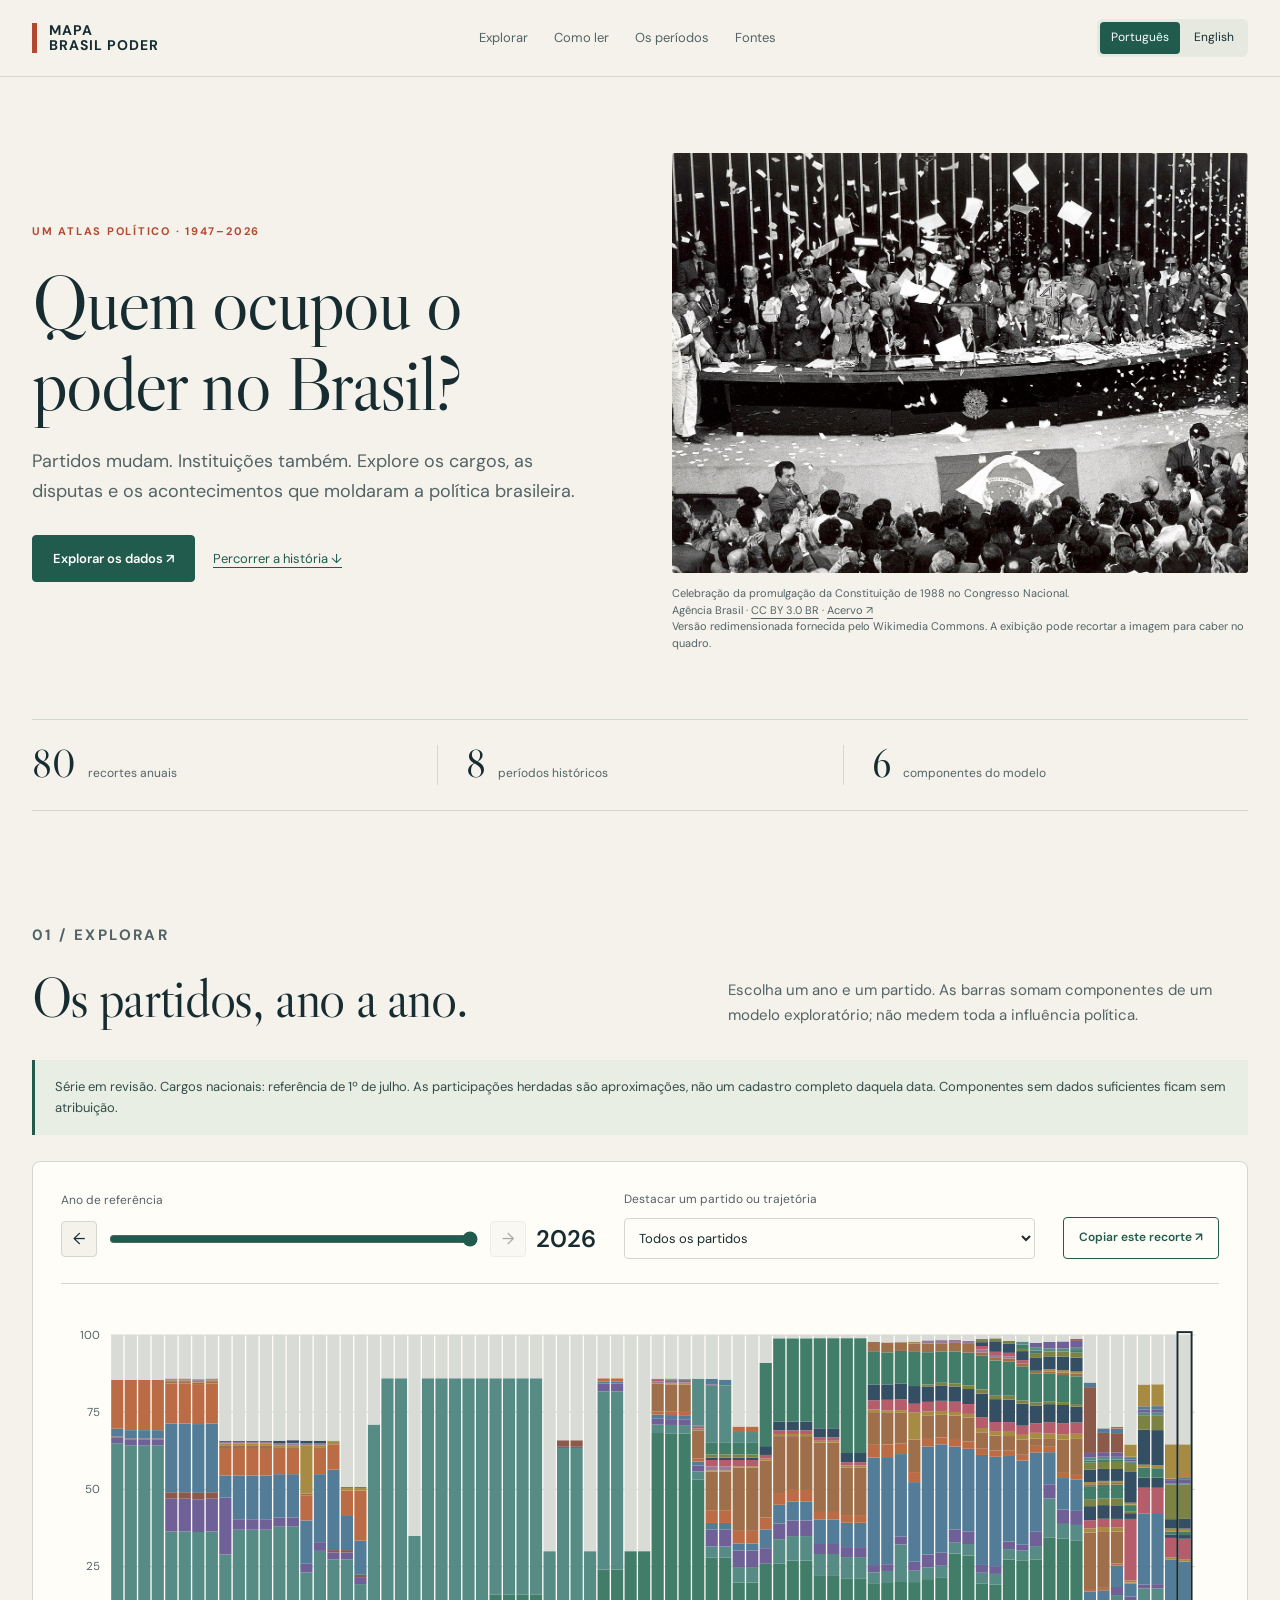
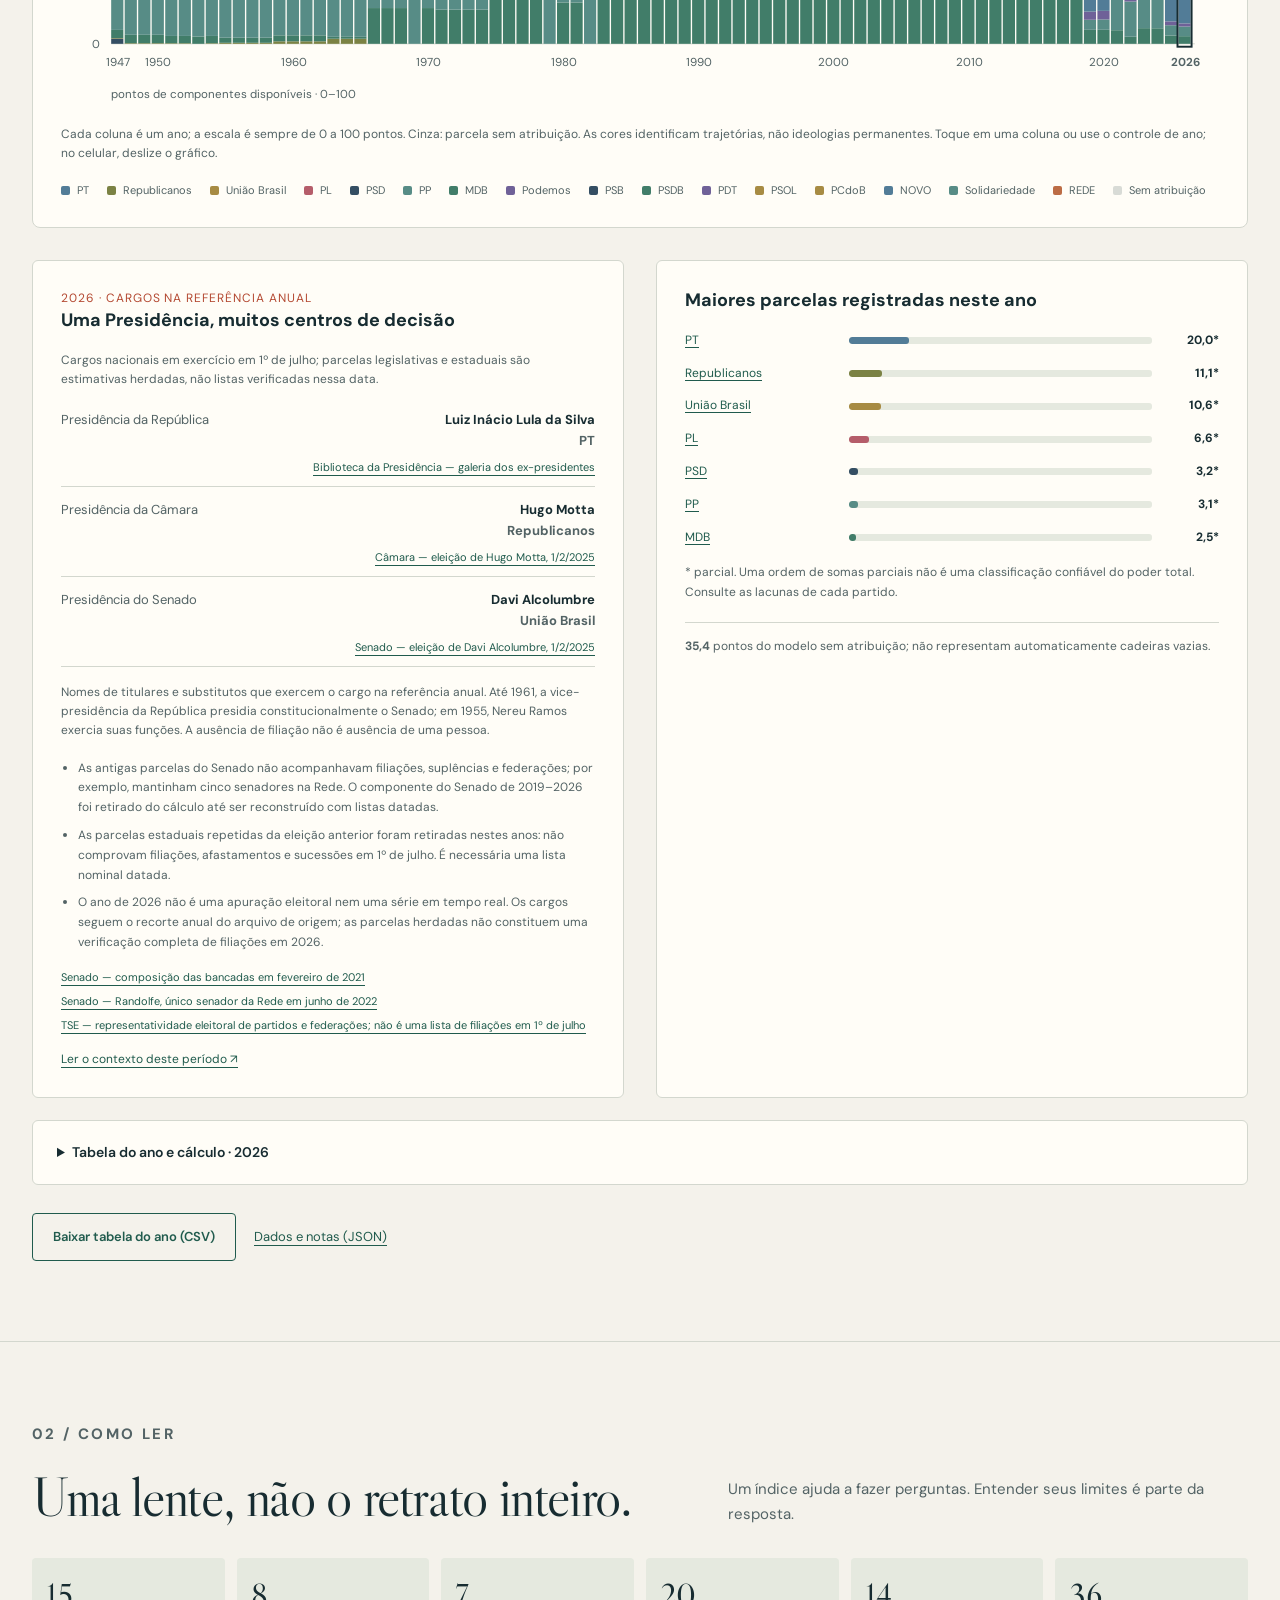
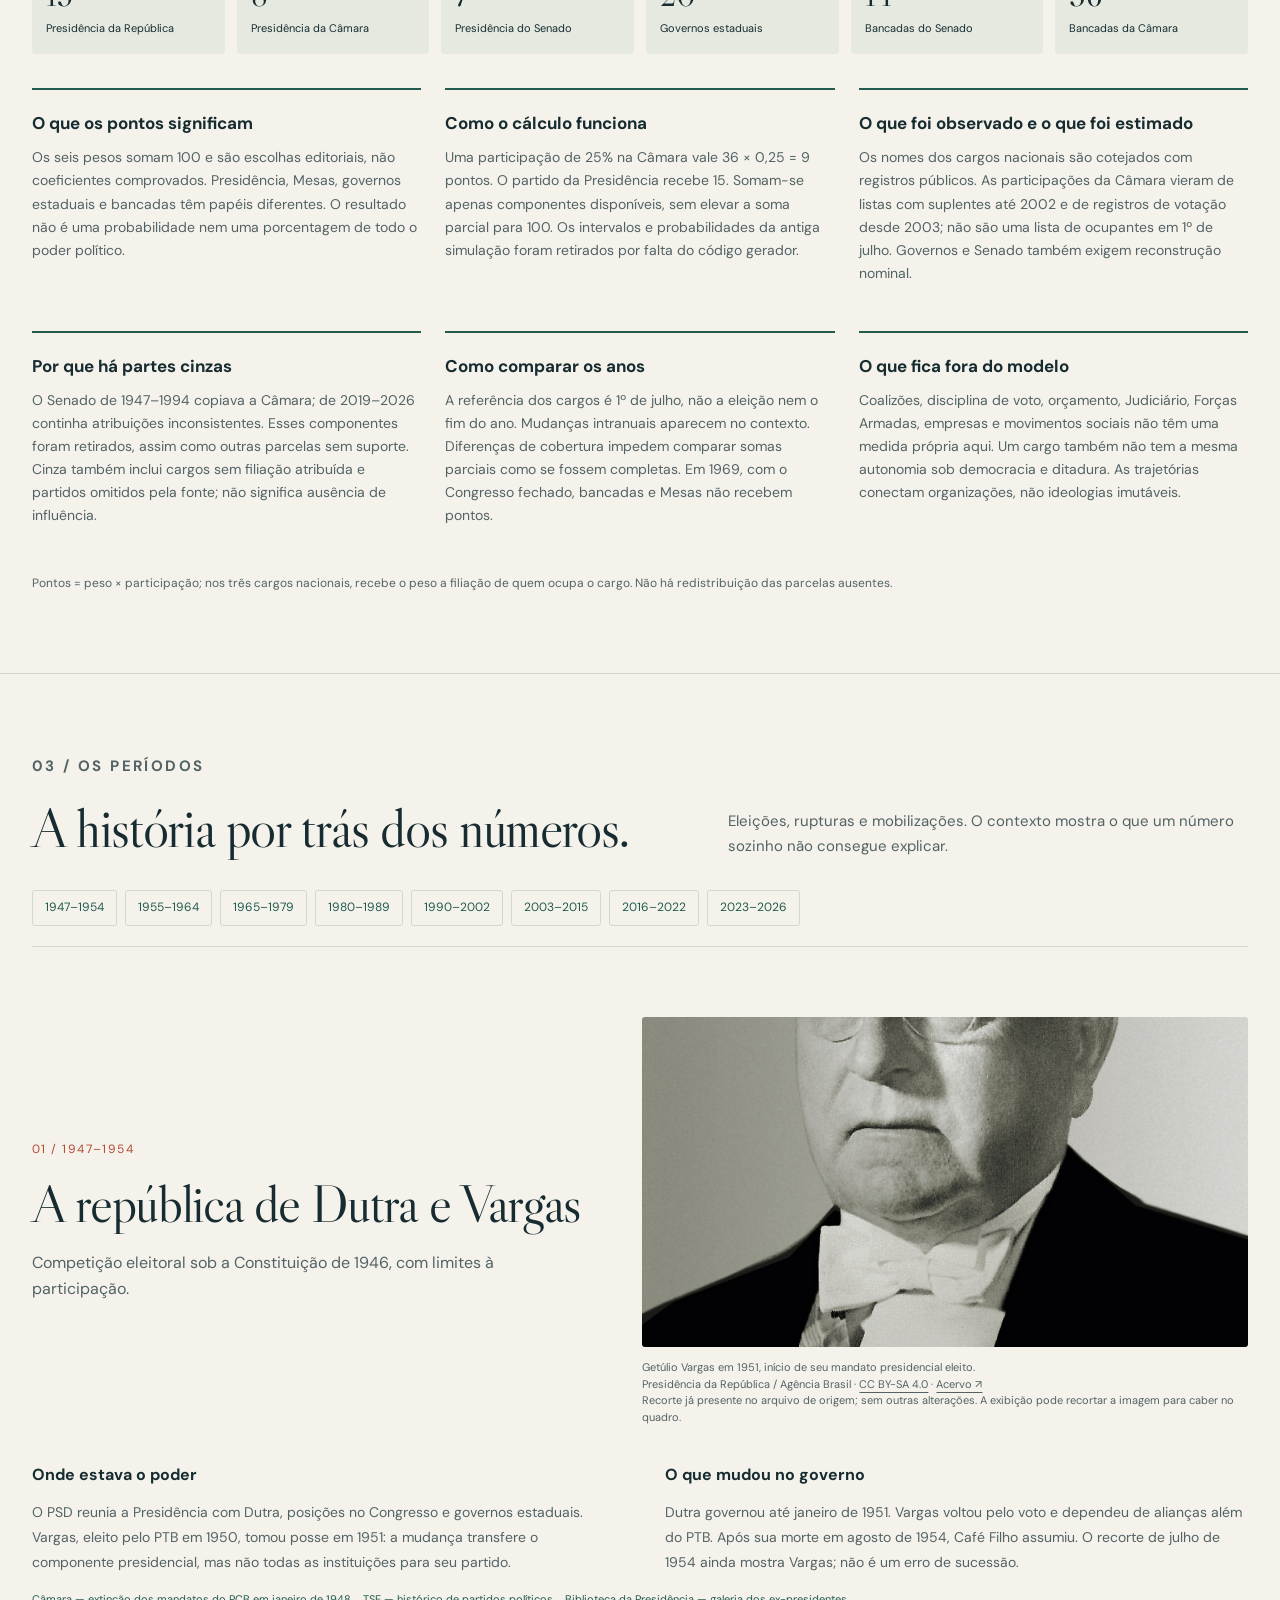
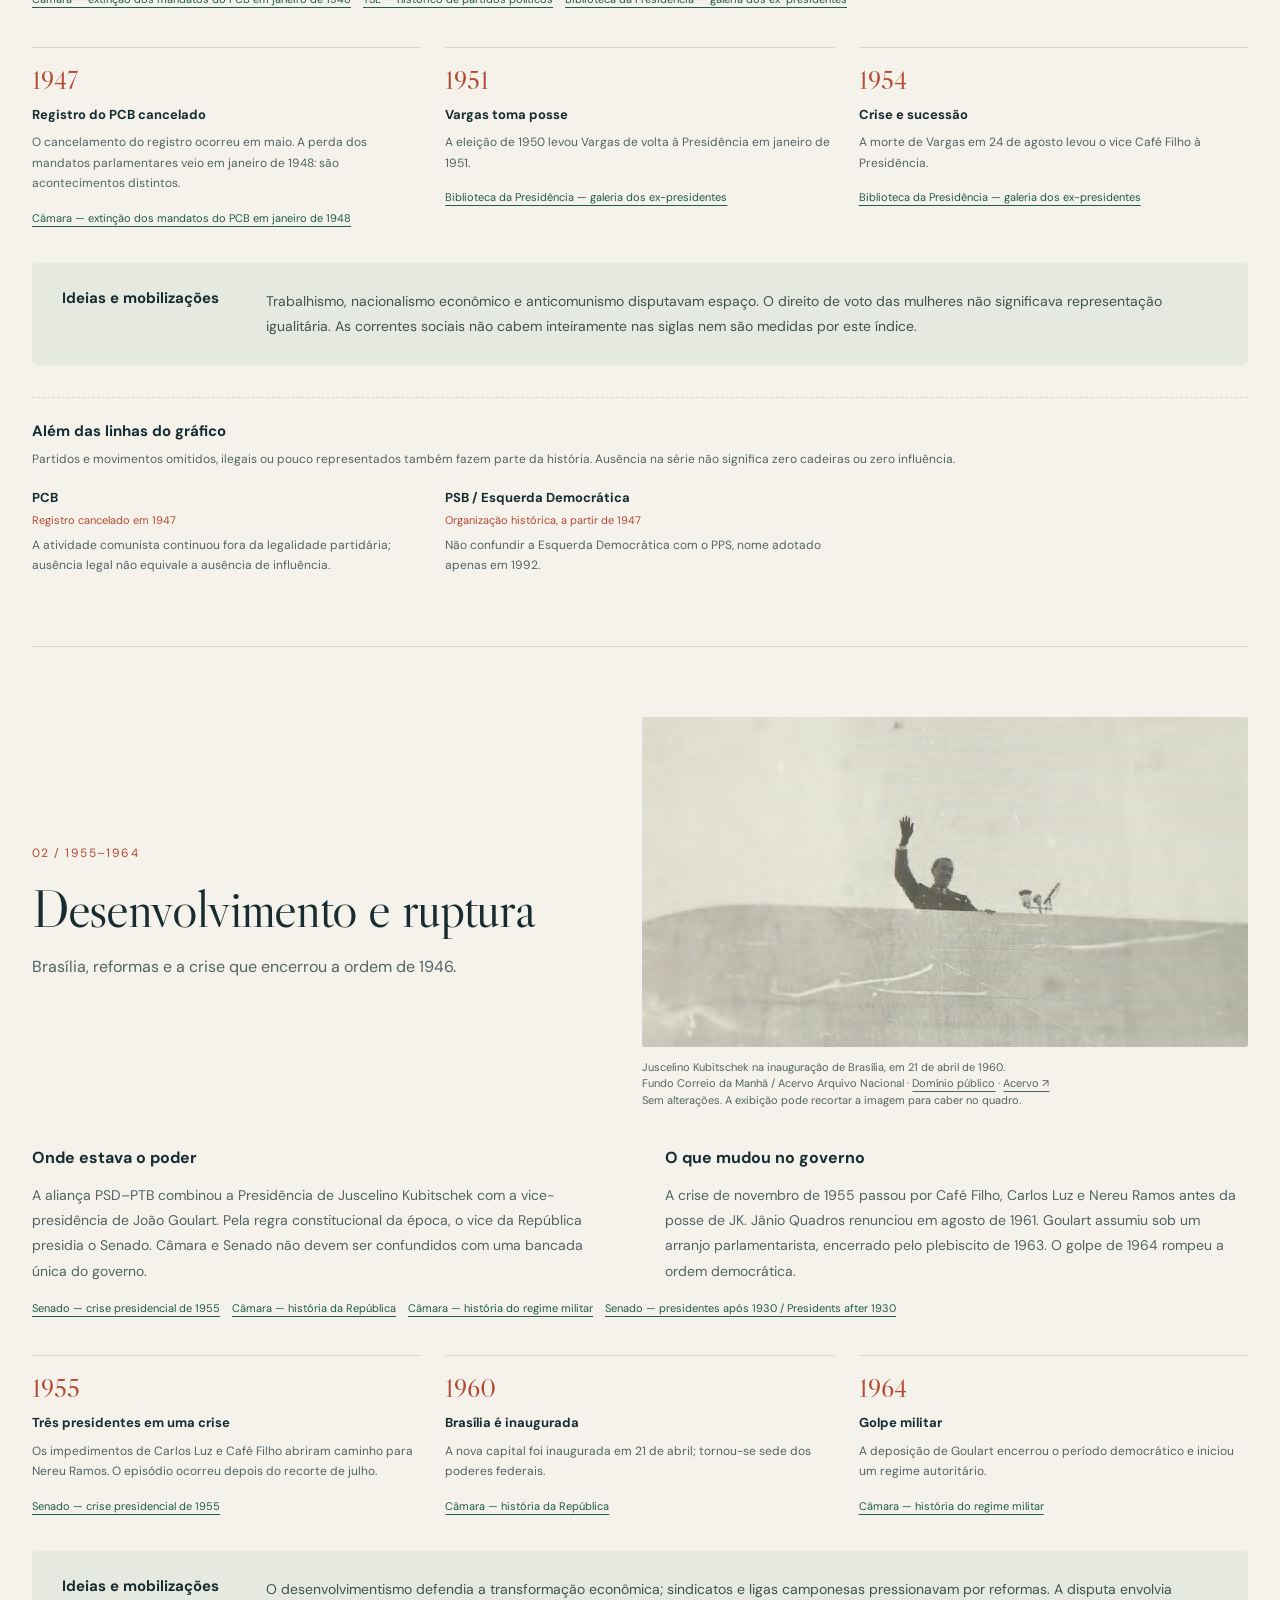
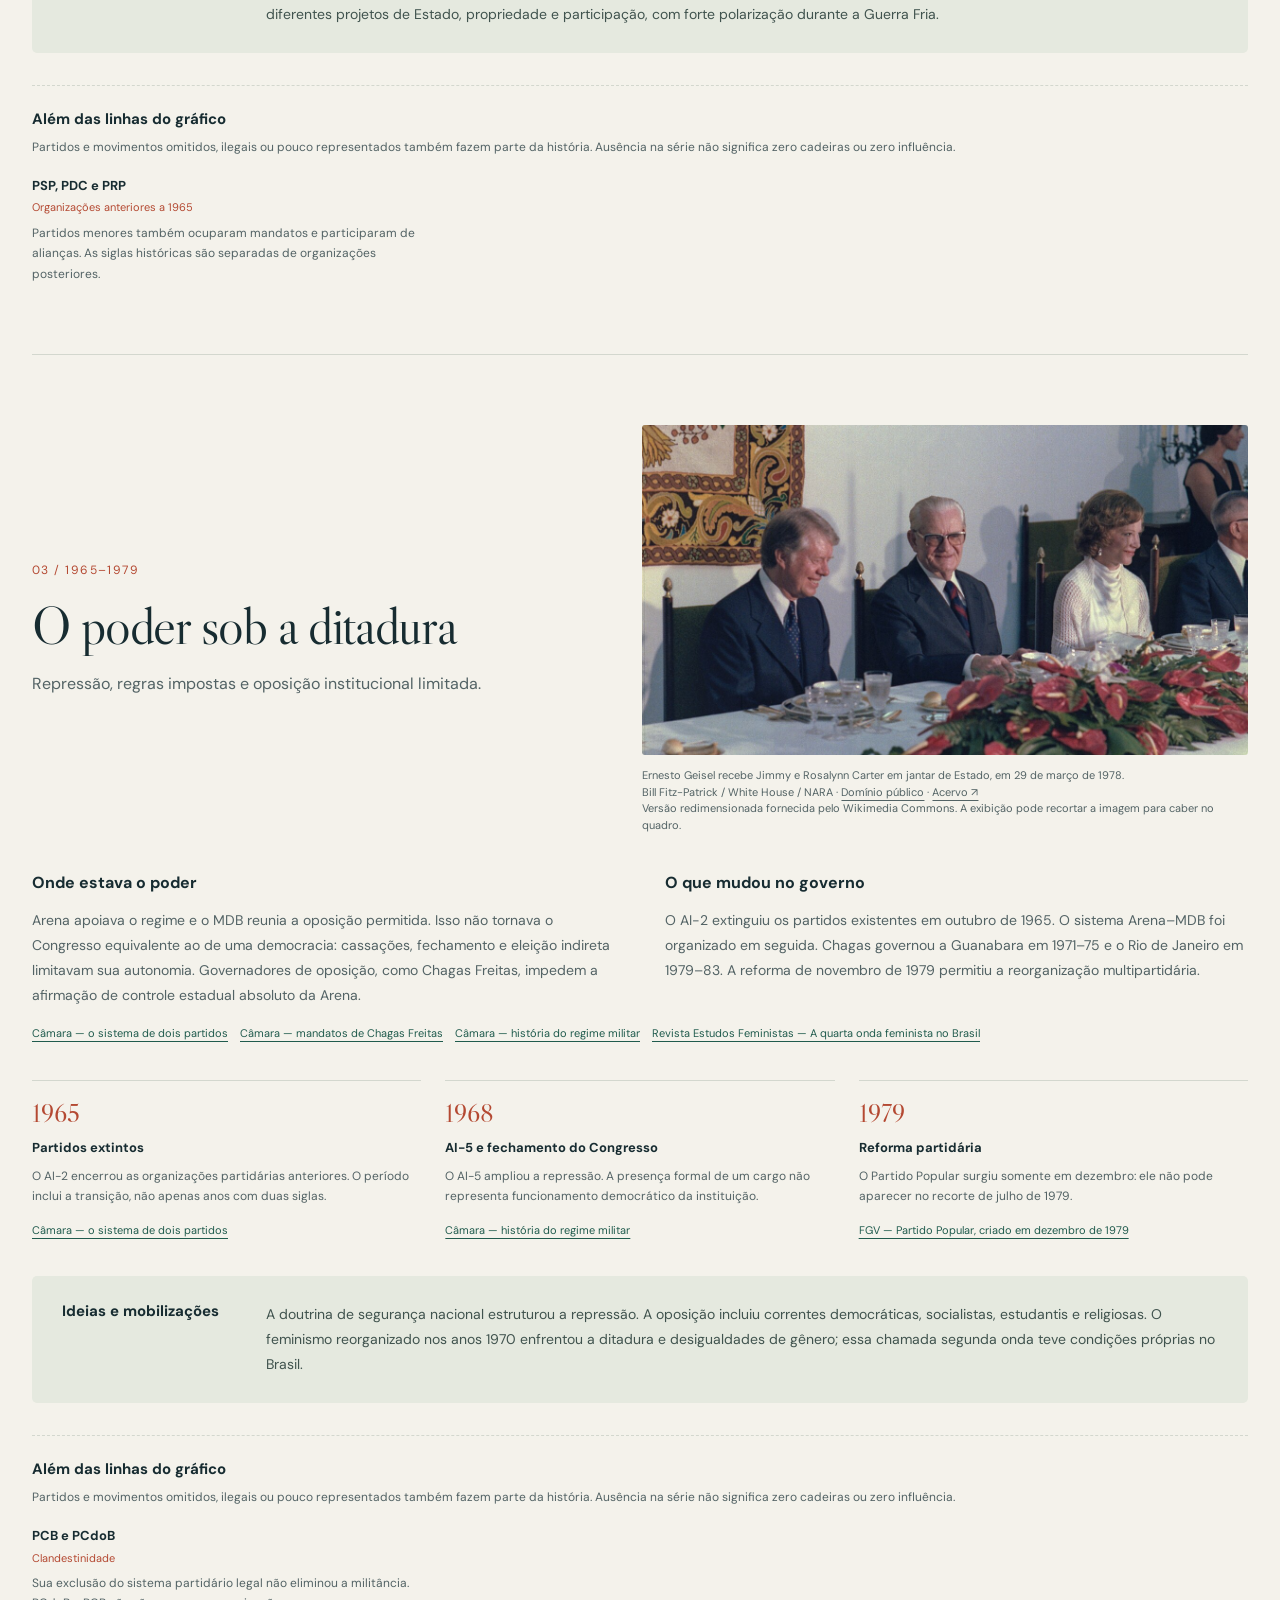
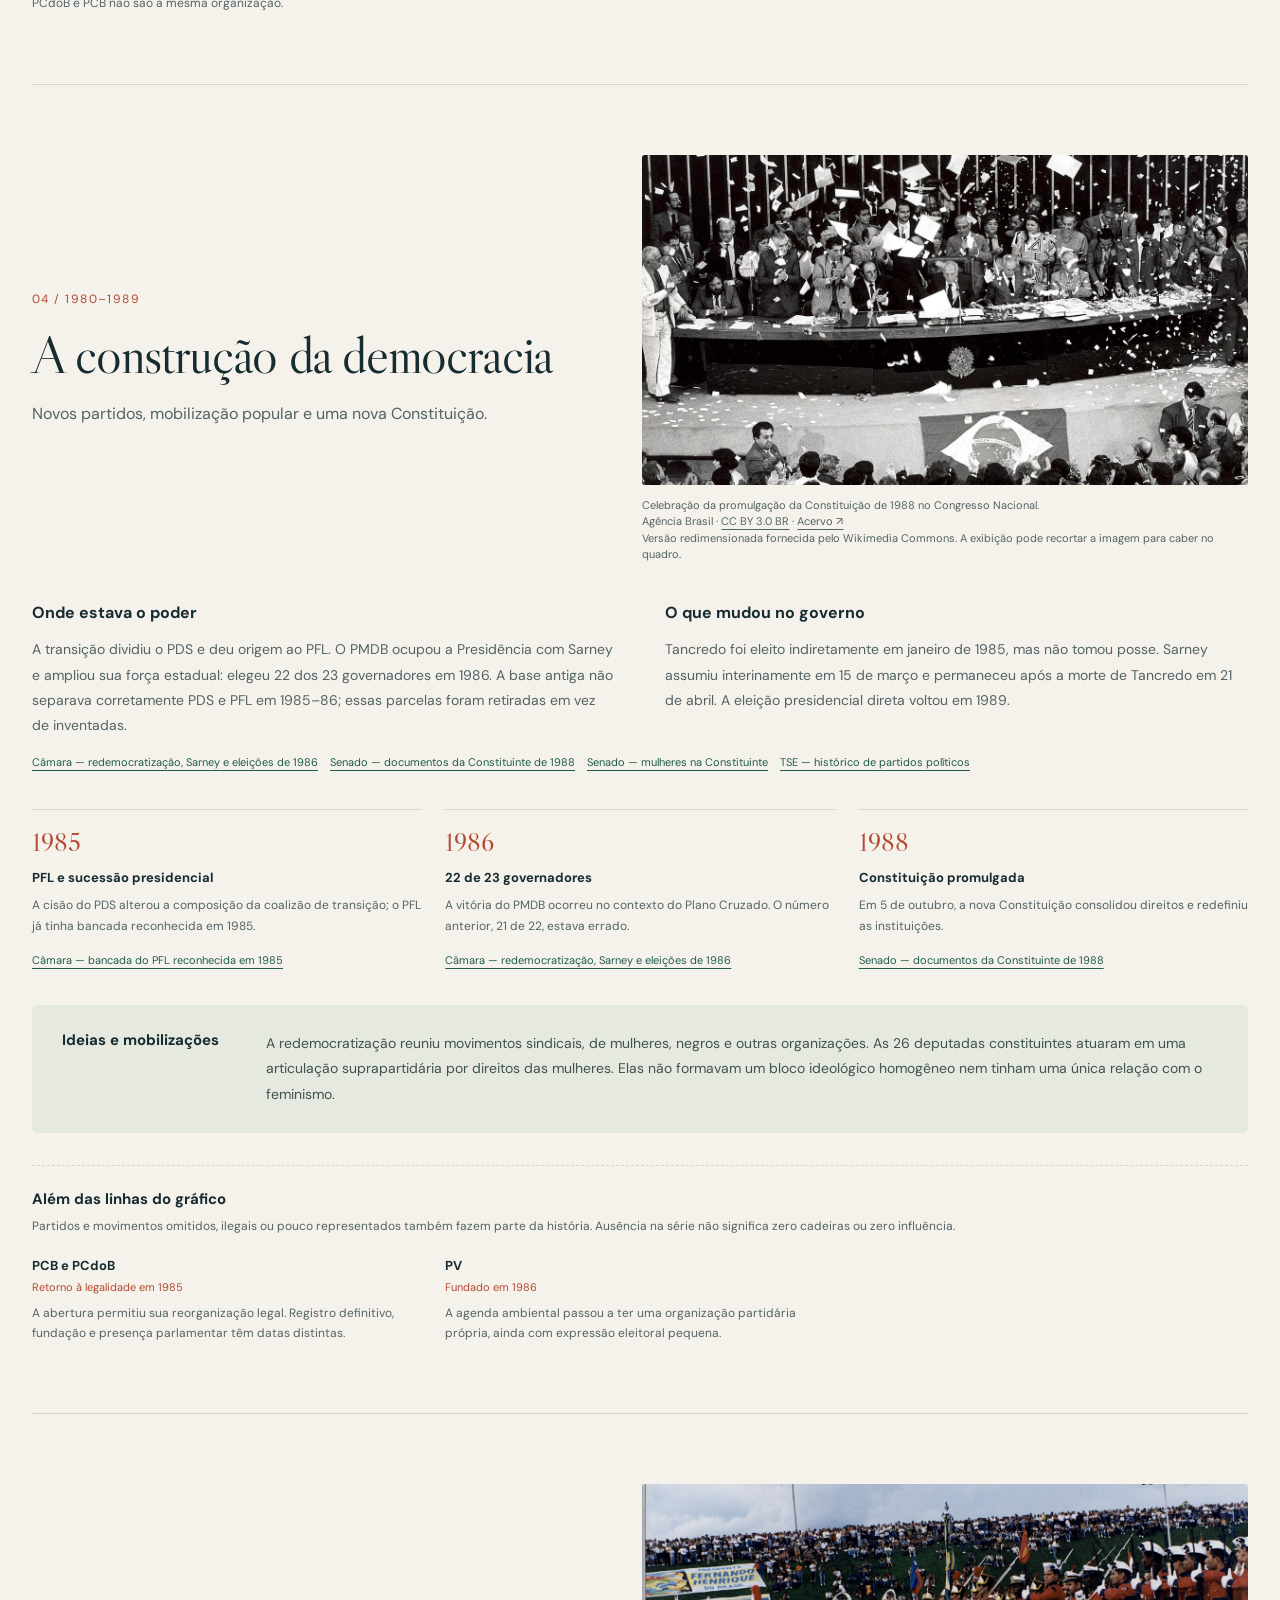
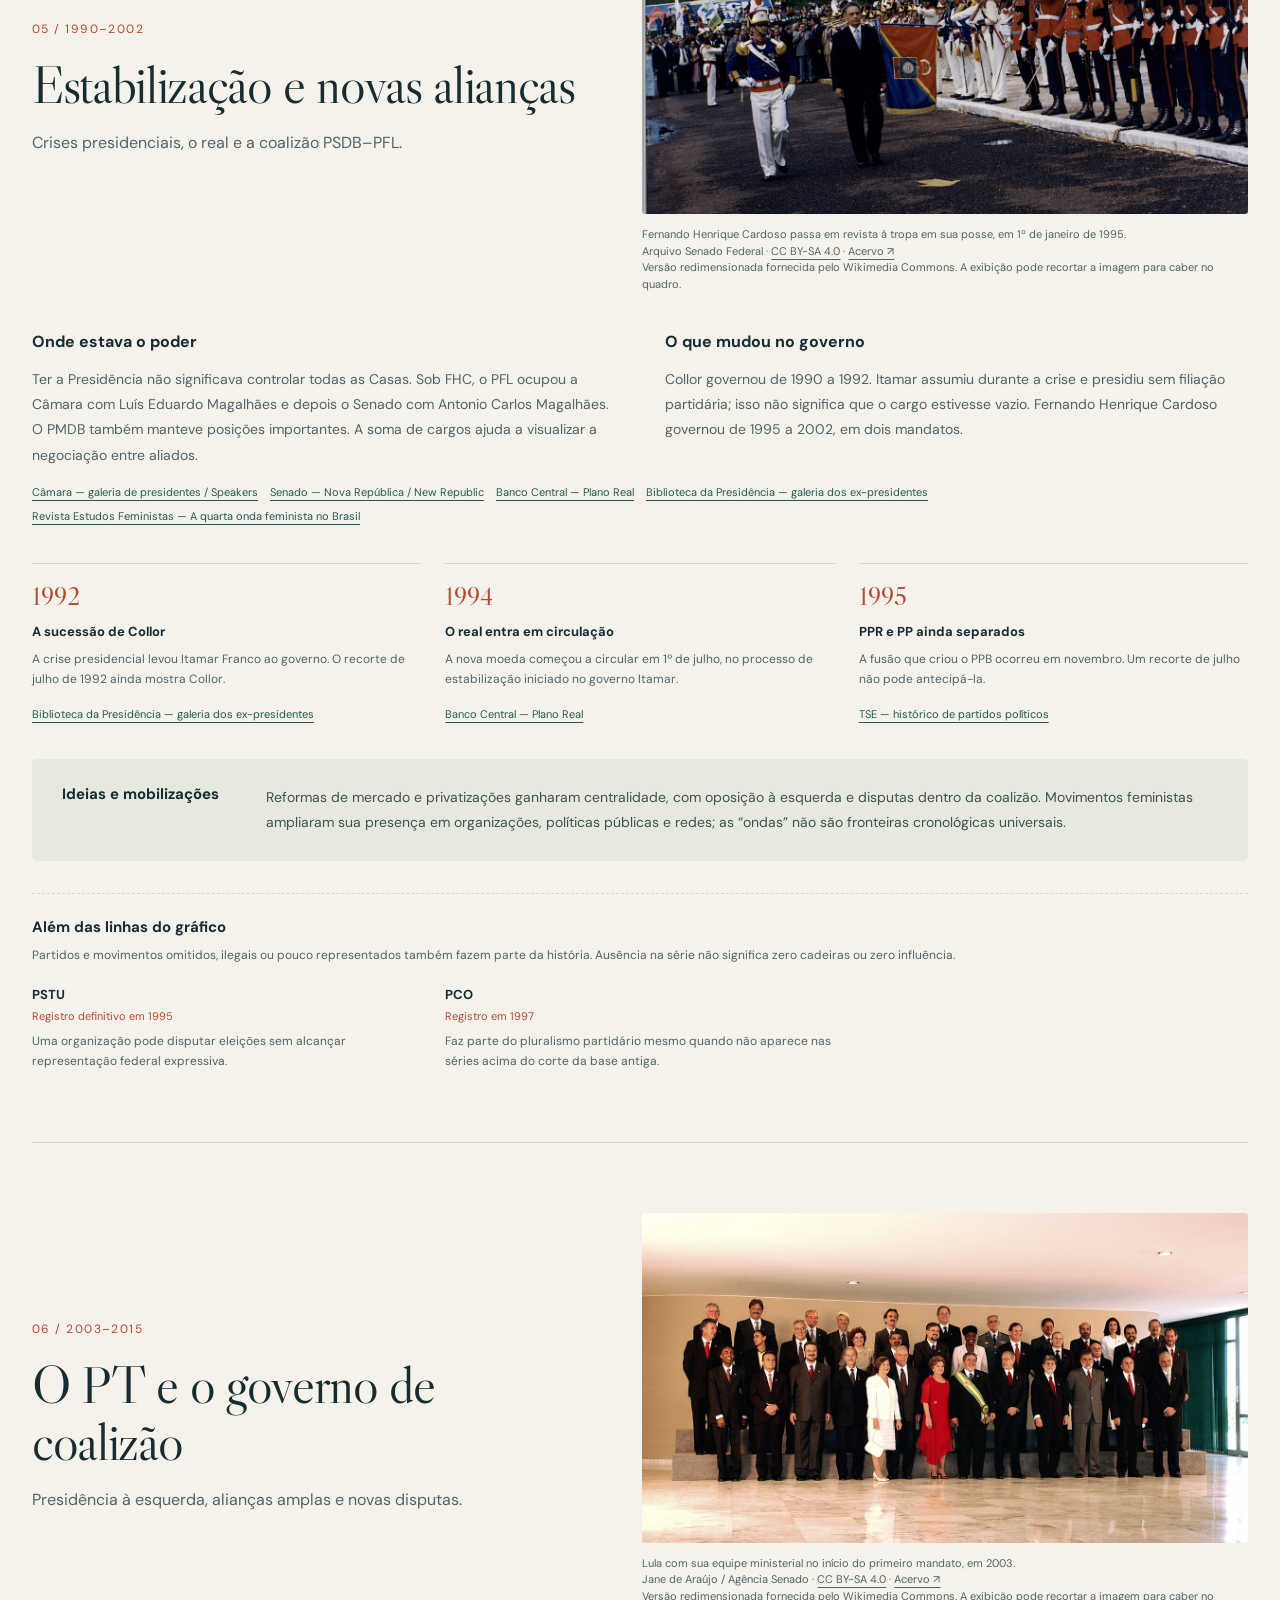
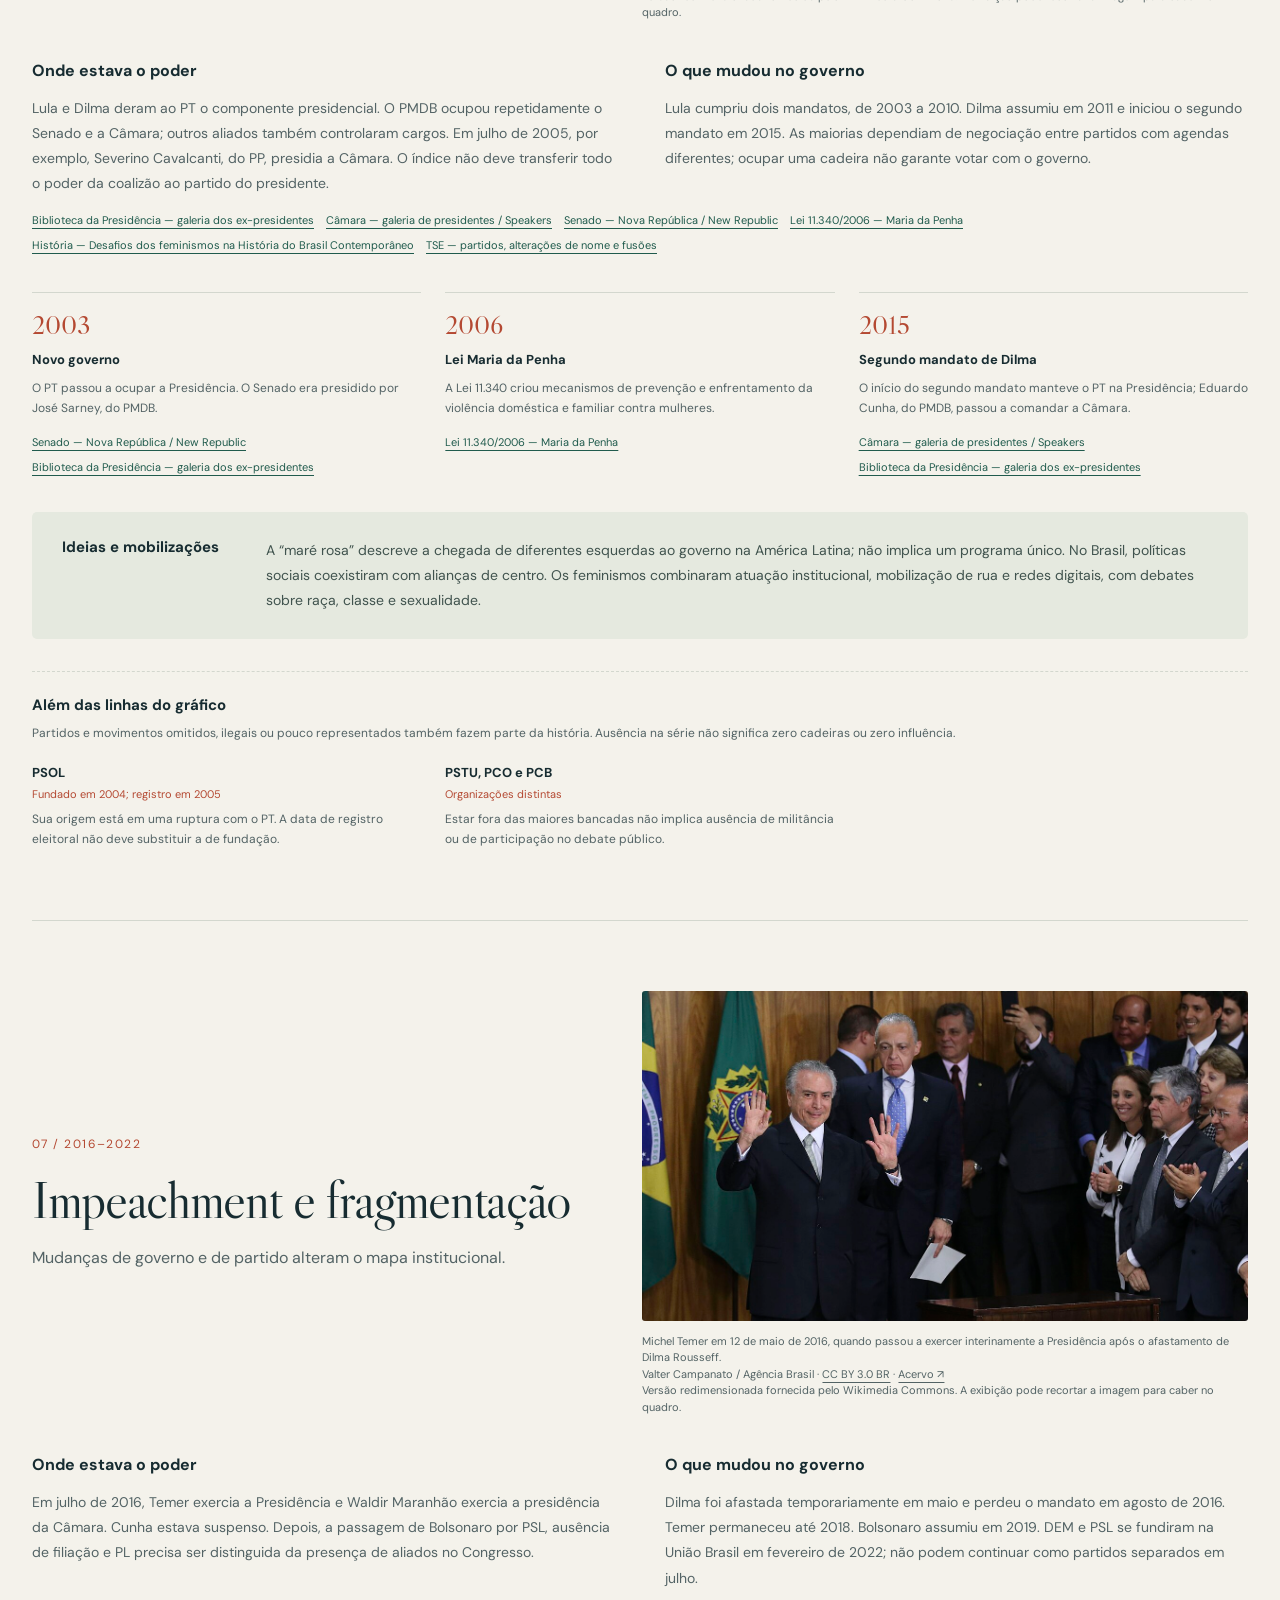
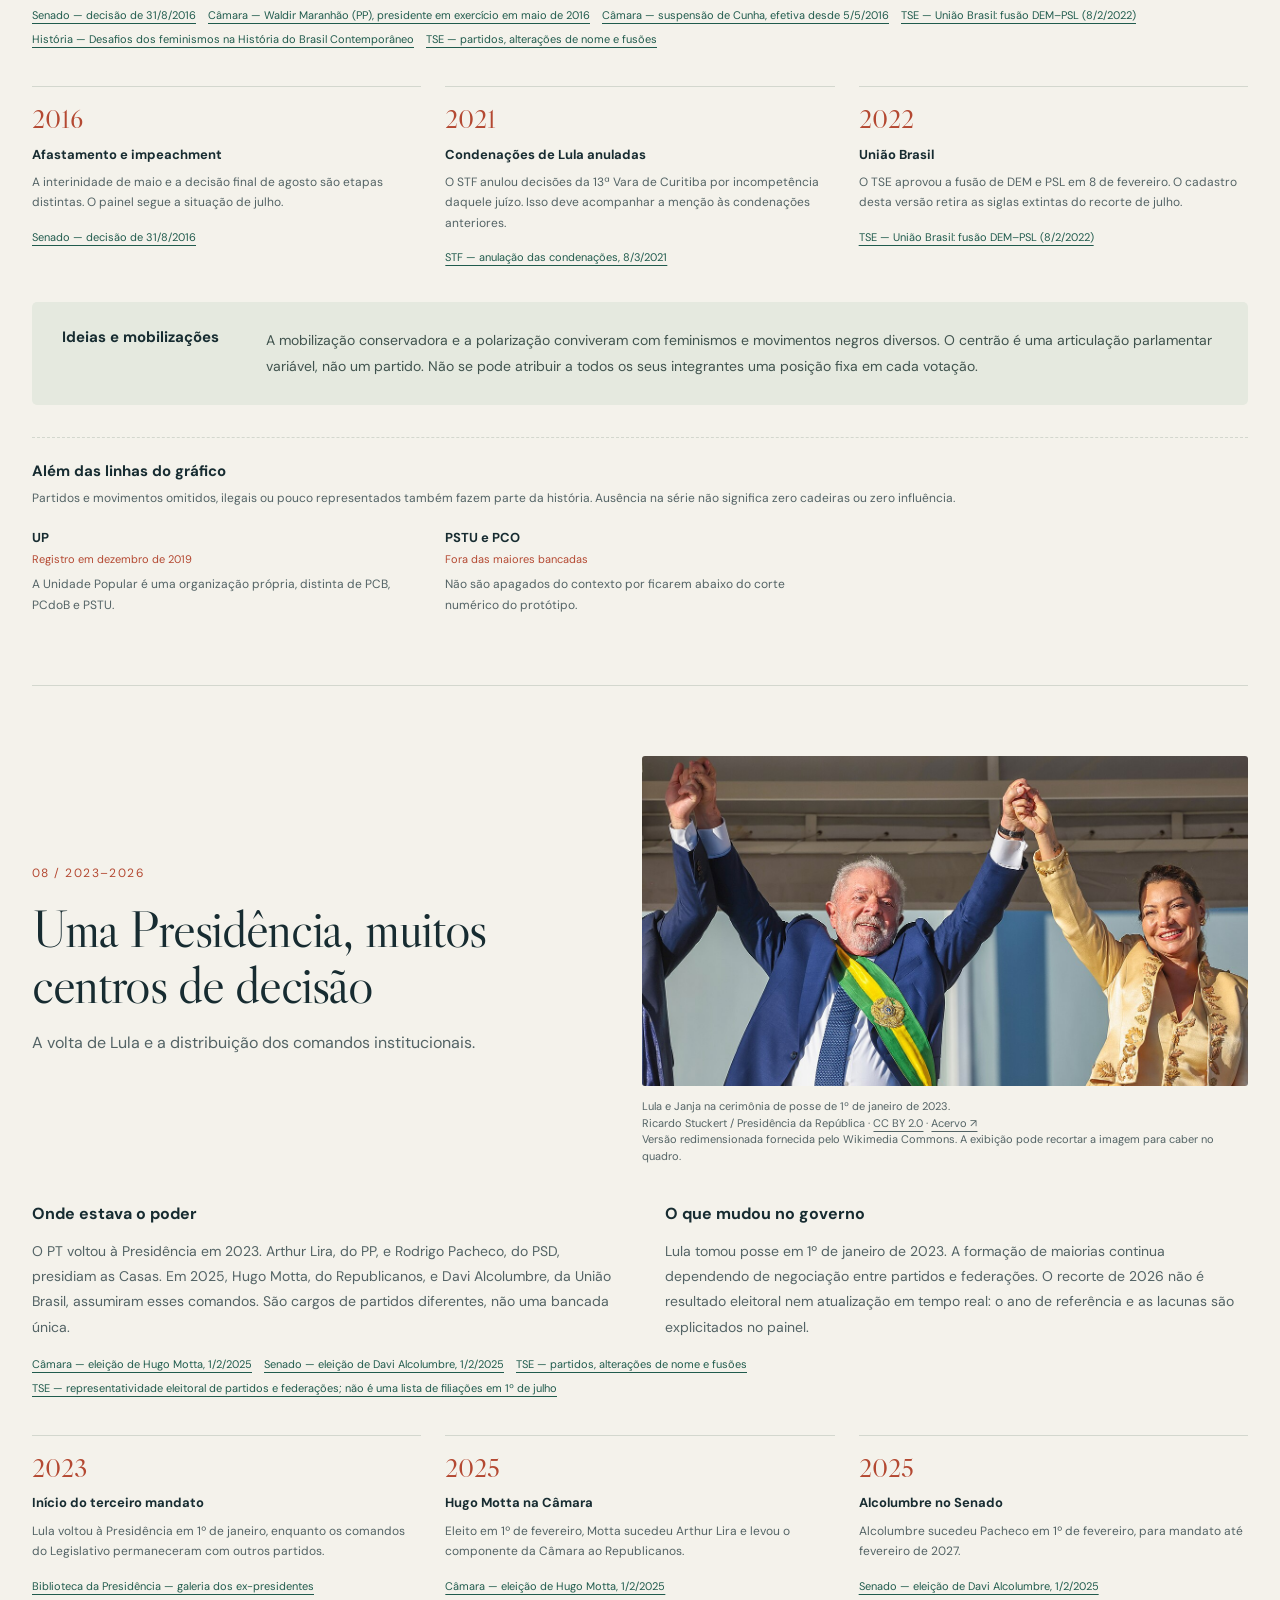
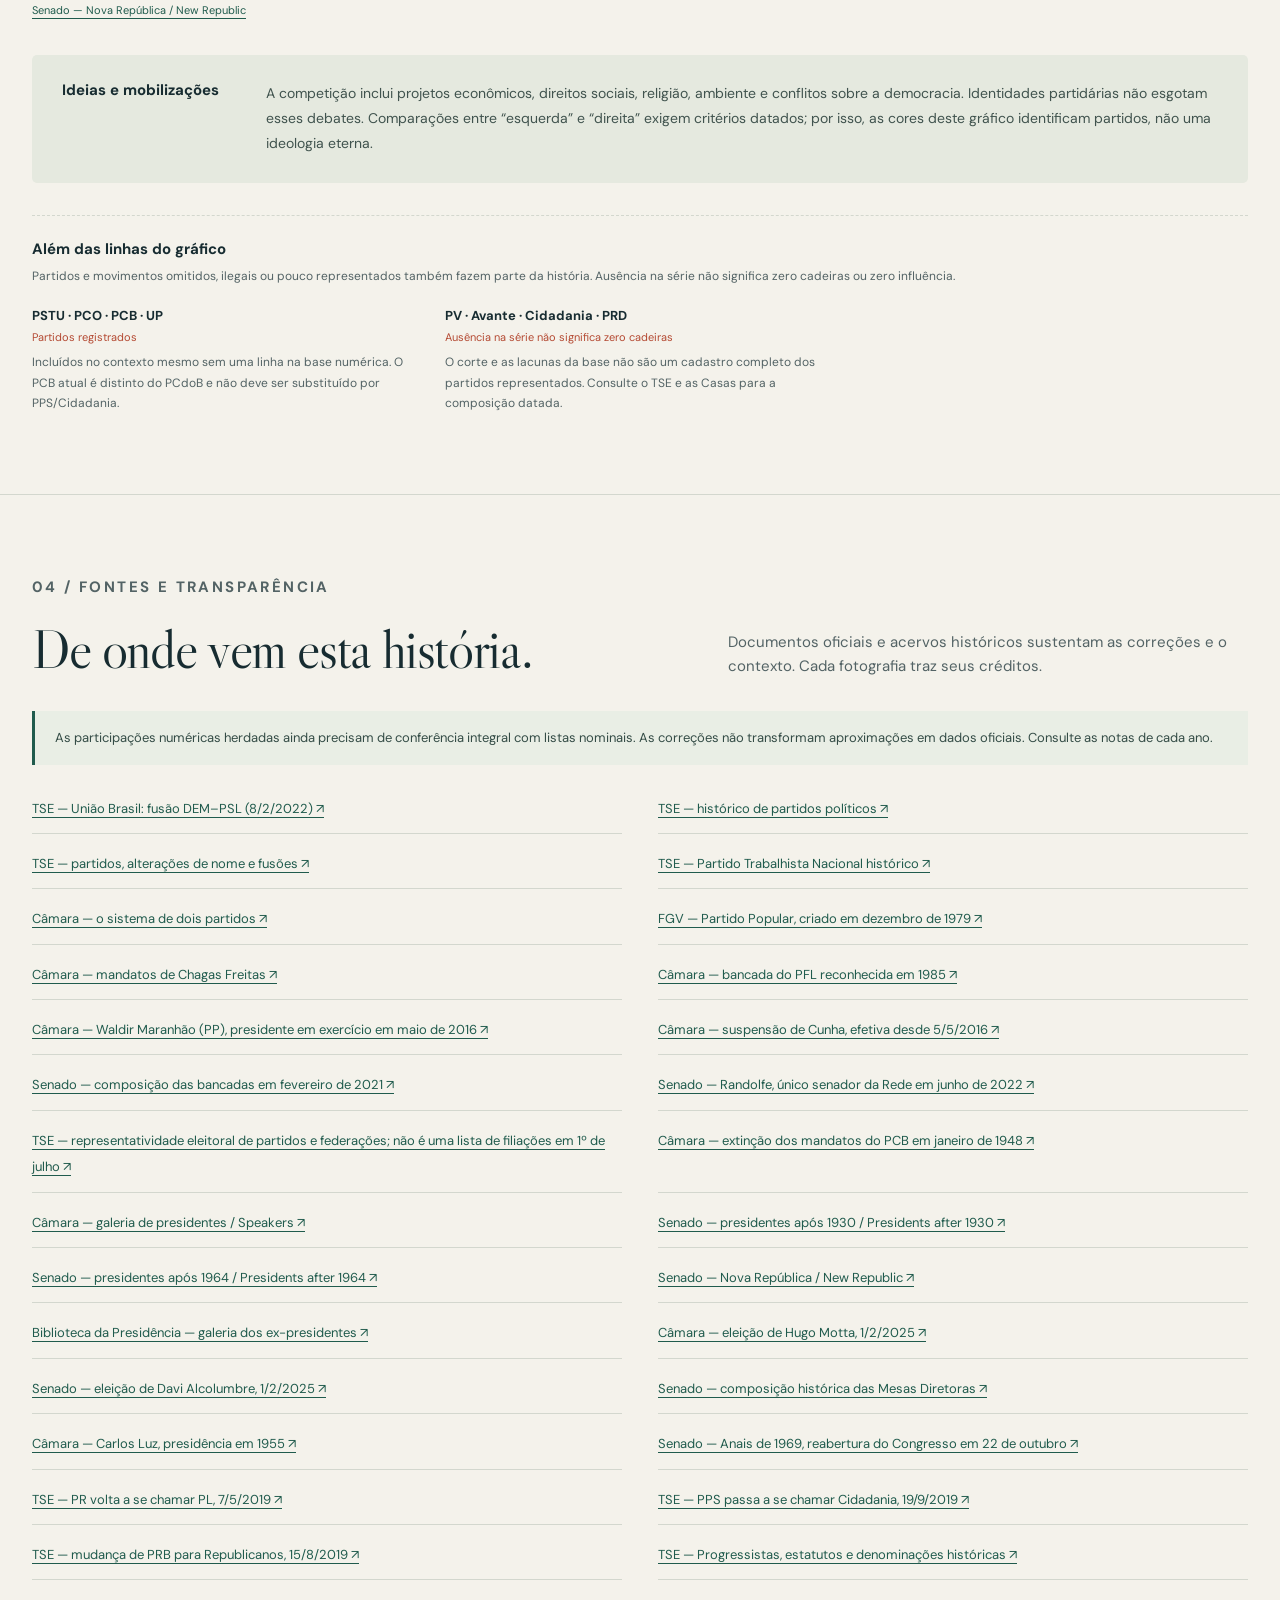
==== commit a5737e26: "Use dated party names and preserve name changes in the selector" ====
--- a/docs/index.html
+++ b/docs/index.html
@@ -1,4 +1,4 @@
-<!doctype html><html lang="pt-BR"><head><meta charset="utf-8"><meta name="viewport" content="width=device-width,initial-scale=1"><meta name="description" content="Partidos e instituições brasileiras, de 1947 a 2026: dados, fotografias, contexto e fontes. Português e English."><meta name="theme-color" content="#f4f2eb"><title>Mapa Brasil Poder — 1947–2026</title><link rel="stylesheet" href="styles.css?v=4"><script type="module" src="app.js?v=4"></script></head><body>
+<!doctype html><html lang="pt-BR"><head><meta charset="utf-8"><meta name="viewport" content="width=device-width,initial-scale=1"><meta name="description" content="Partidos e instituições brasileiras, de 1947 a 2026: dados, fotografias, contexto e fontes. Português e English."><meta name="theme-color" content="#f4f2eb"><title>Mapa Brasil Poder — 1947–2026</title><link rel="stylesheet" href="styles.css?v=5"><script type="module" src="app.js?v=5"></script></head><body>
 <a class="skip" href="#explore" data-i18n="skip">Pular para os dados</a>
 <header class="topbar"><div class="wrap topbar-inner"><a class="brand" href="#top">MAPA<br>BRASIL PODER</a><nav class="nav" aria-label="Navegação"><a href="#explore" data-i18n="navExplore">Explorar</a><a href="#method" data-i18n="navMethod">Como ler</a><a href="#history" data-i18n="navHistory">Os períodos</a><a href="#sources" data-i18n="navSources">Fontes</a></nav><div class="languages" role="group" aria-label="Idioma / Language"><button id="lang-pt" type="button" lang="pt-BR" aria-pressed="true">Português</button><button id="lang-en" type="button" lang="en" aria-pressed="false">English</button></div></div></header>
 <main id="top"><div class="wrap"><section class="hero"><div><p class="eyebrow" data-i18n="eyebrow">Um atlas político · 1947–2026</p><h1 data-i18n="heroTitle">Quem ocupou o poder no Brasil?</h1><p class="intro" data-i18n="heroIntro">Partidos mudam. Instituições também. Explore os cargos, as disputas e os acontecimentos que moldaram a política brasileira.</p><div class="hero-actions"><a class="button" href="#explore" data-i18n="exploreAction">Explorar os dados ↗</a><a class="text-link" href="#history" data-i18n="historyAction">Percorrer a história ↓</a></div></div><figure id="hero-photo" class="hero-photo"></figure></section><div class="index-strip"><div><b>80</b><span data-i18n="yearsLabel">recortes anuais</span></div><div><b>8</b><span data-i18n="periodsLabel">períodos históricos</span></div><div><b>6</b><span data-i18n="componentsLabel">componentes do modelo</span></div></div></div>
